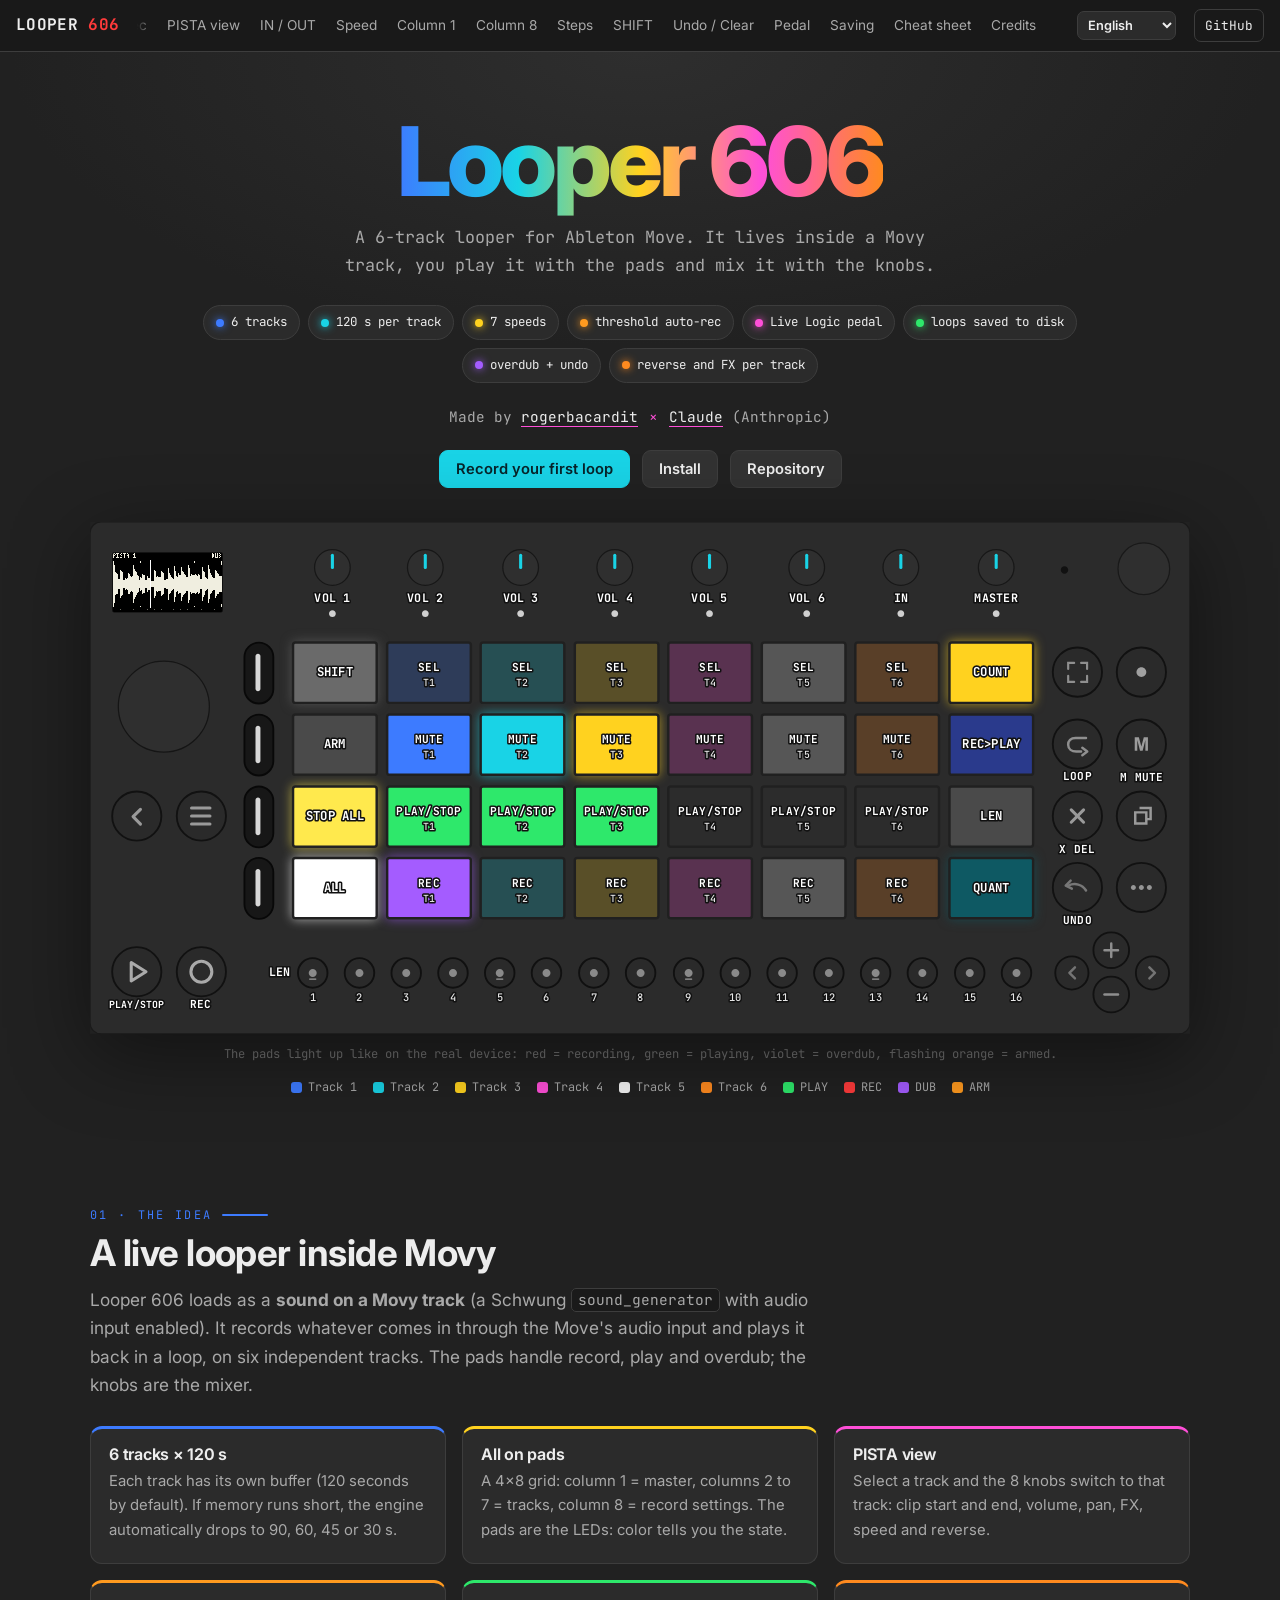
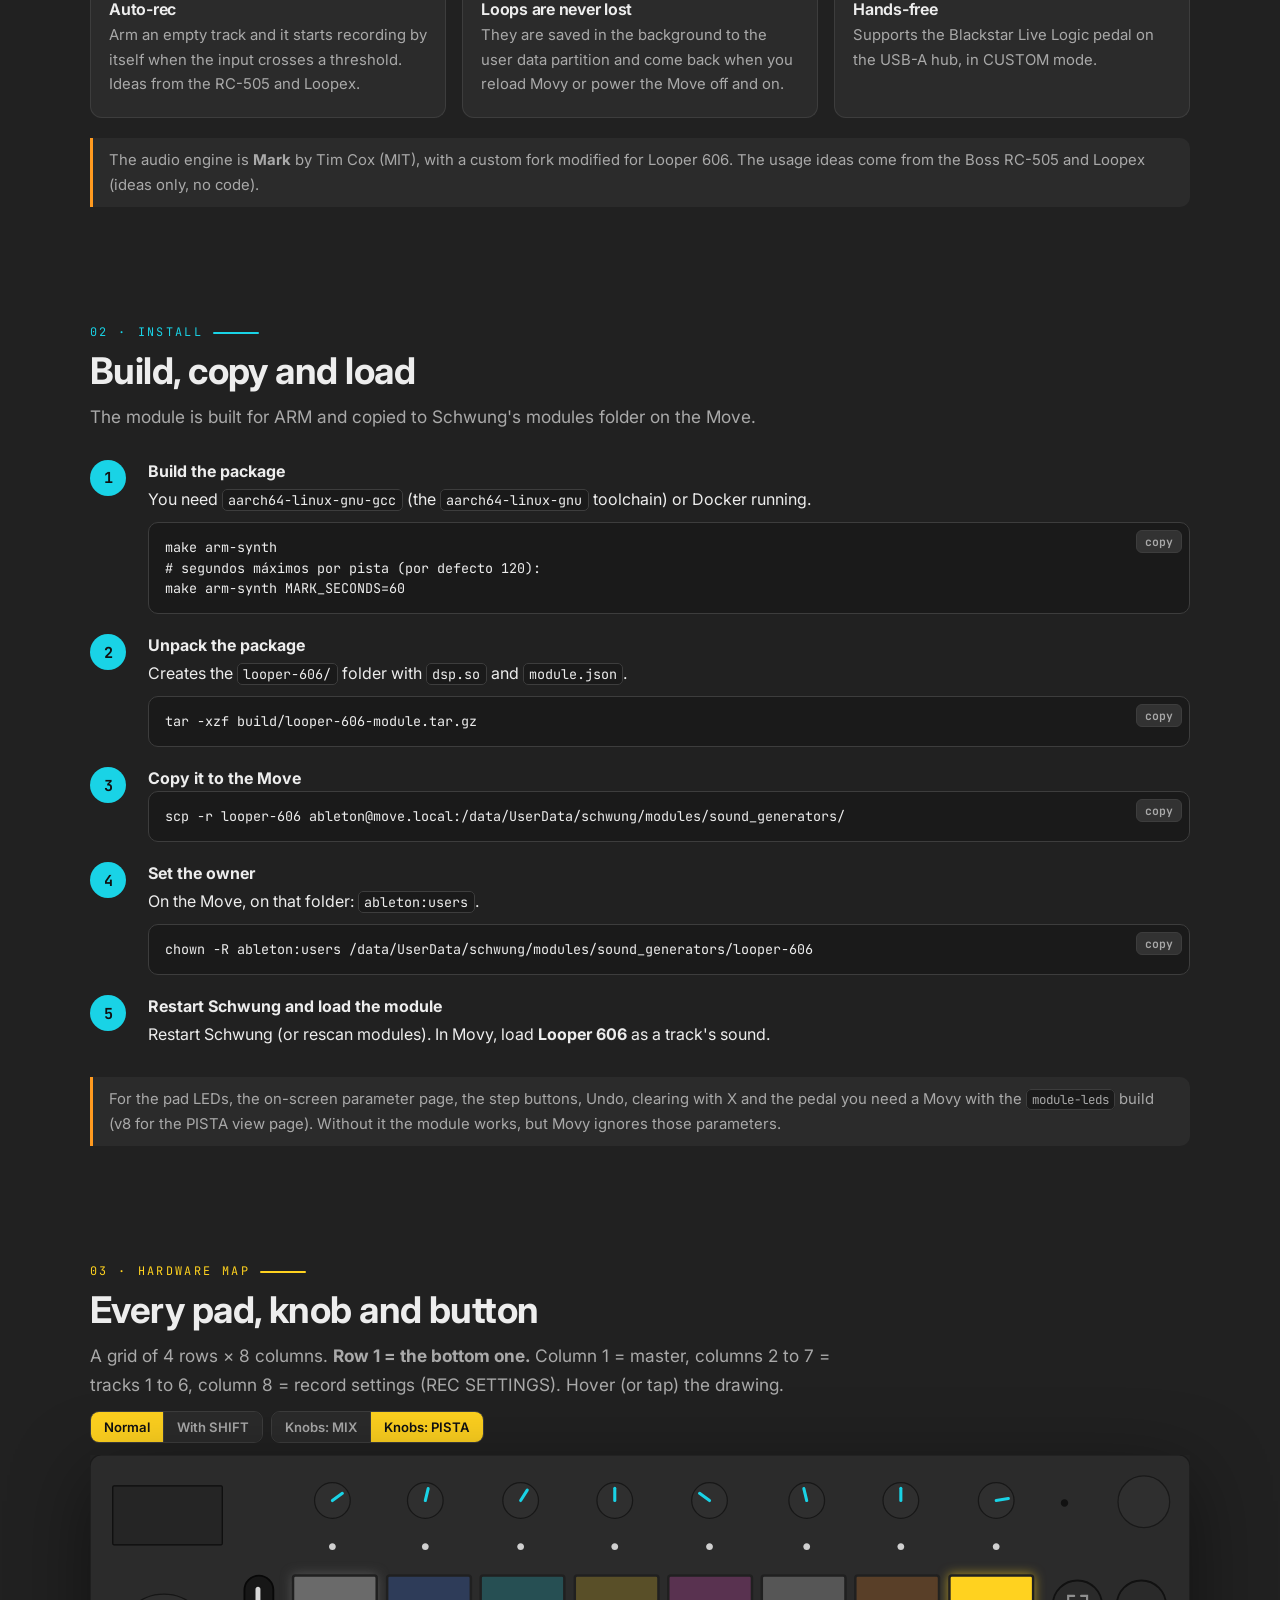
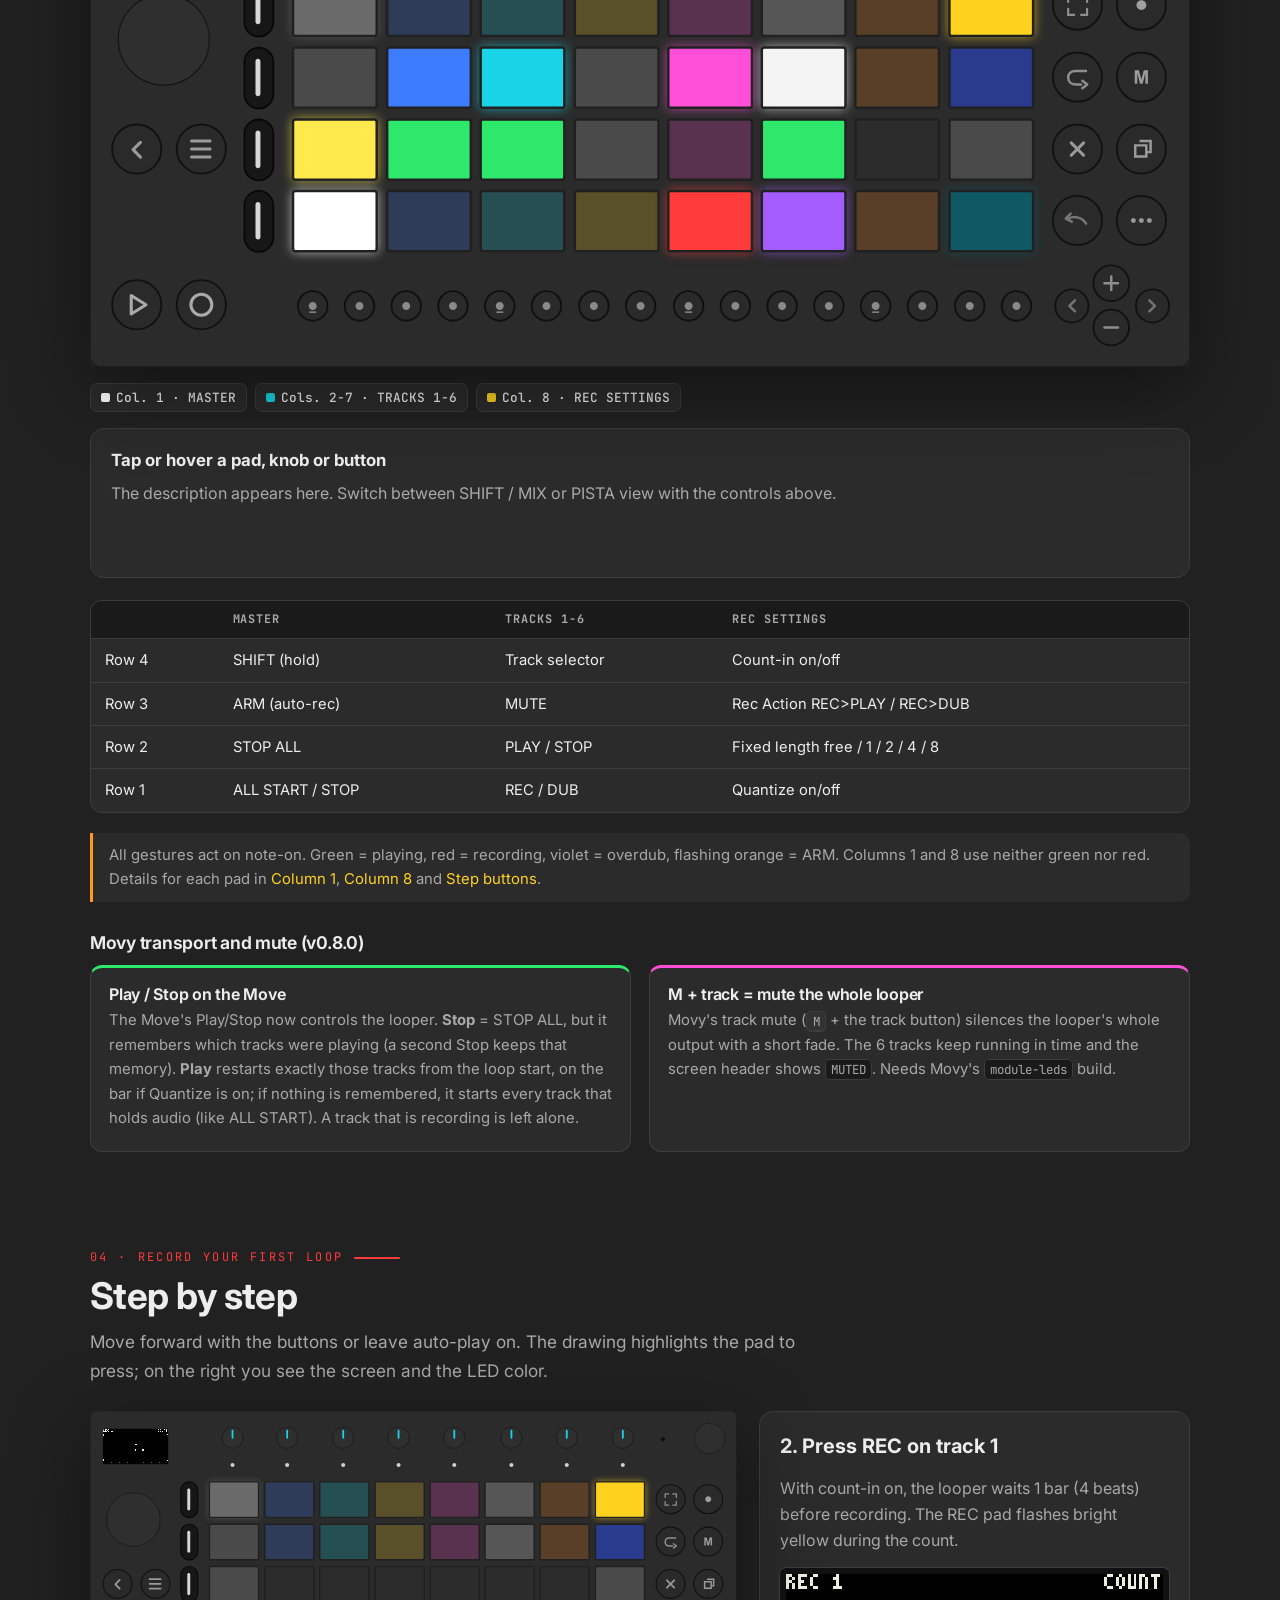
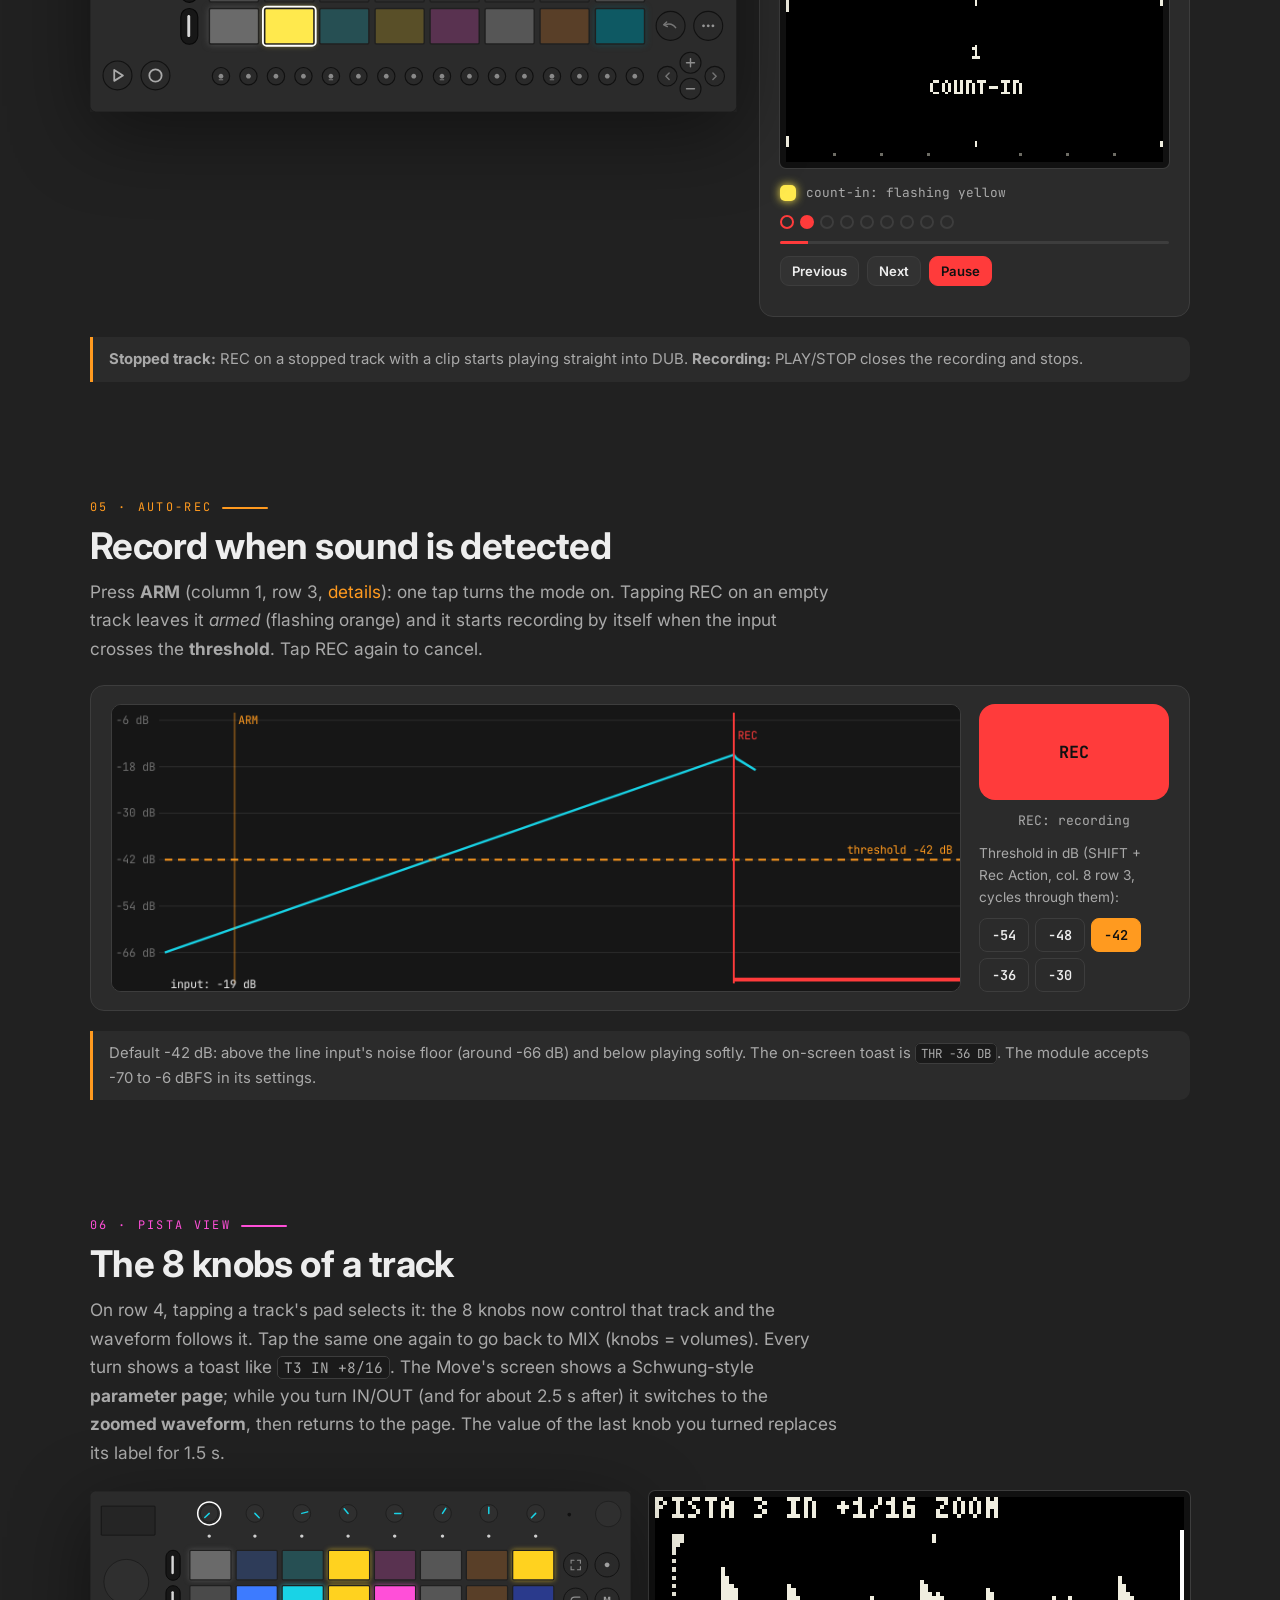
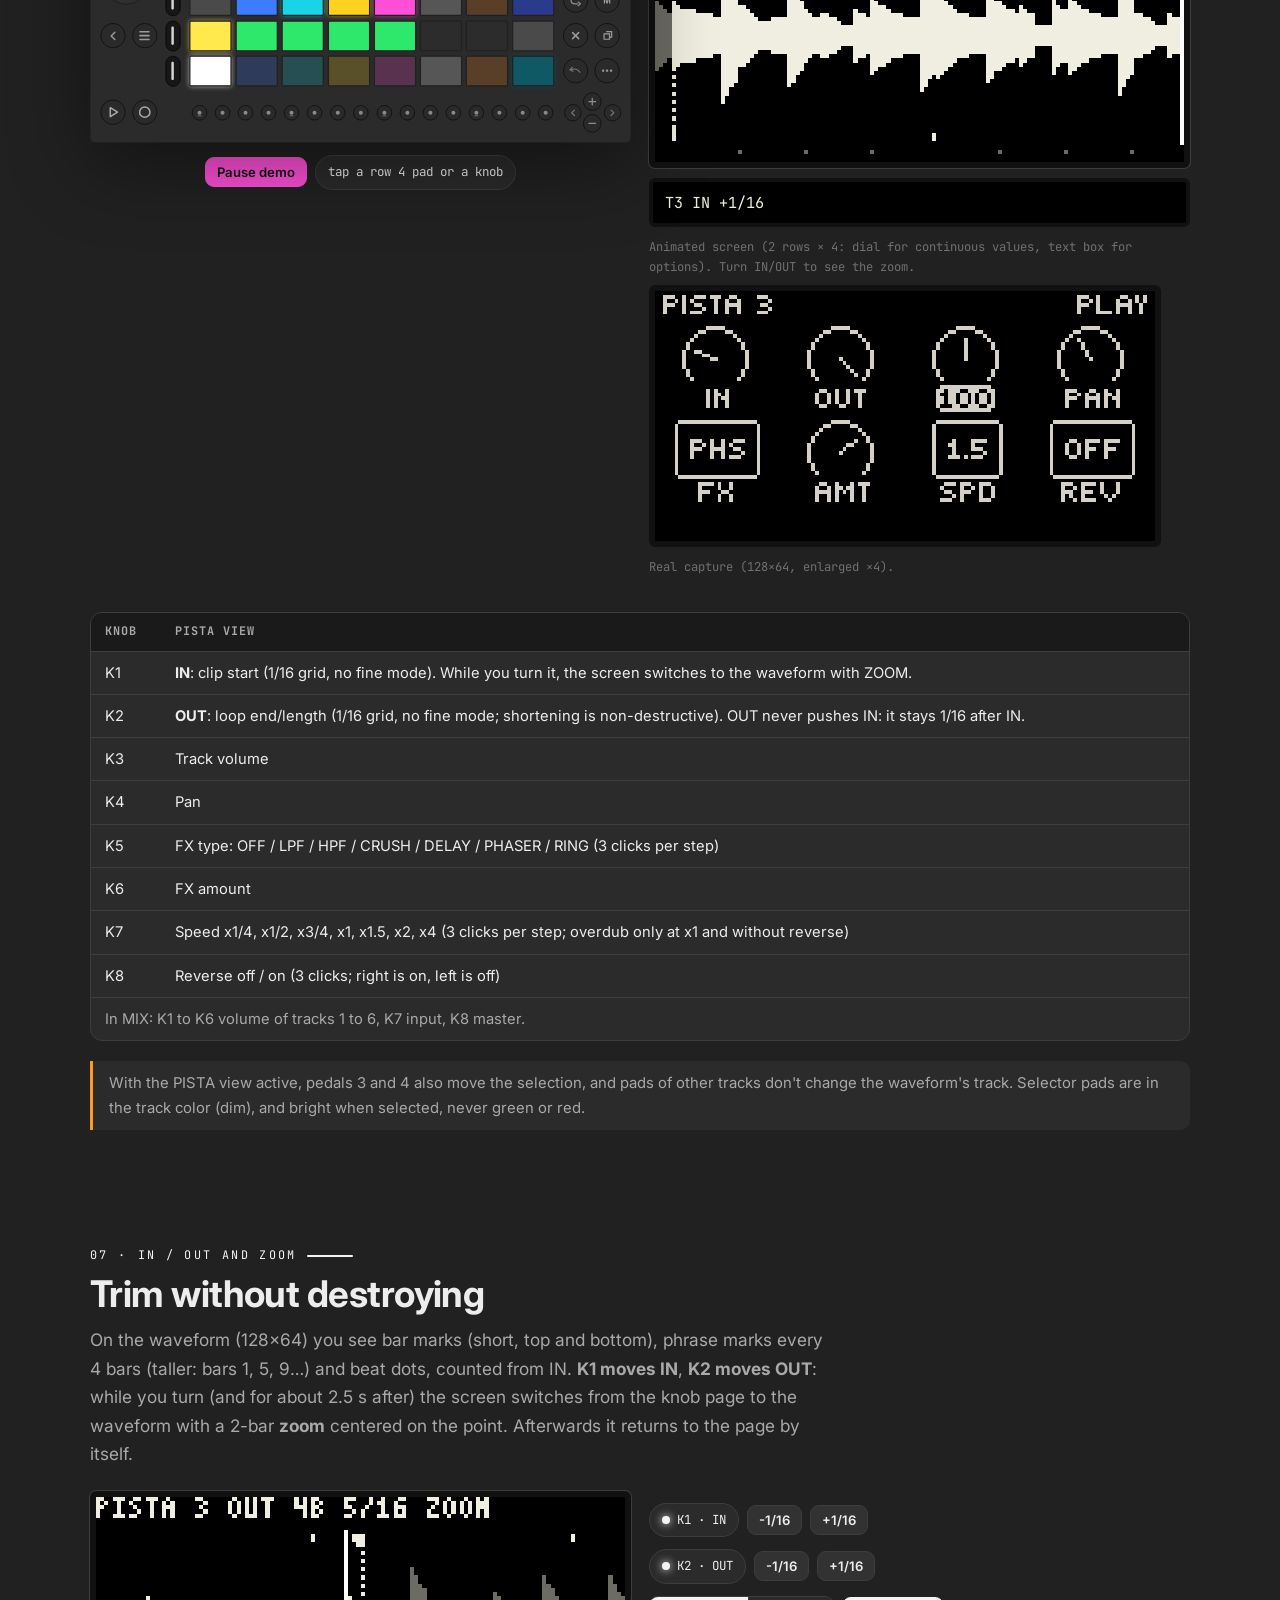
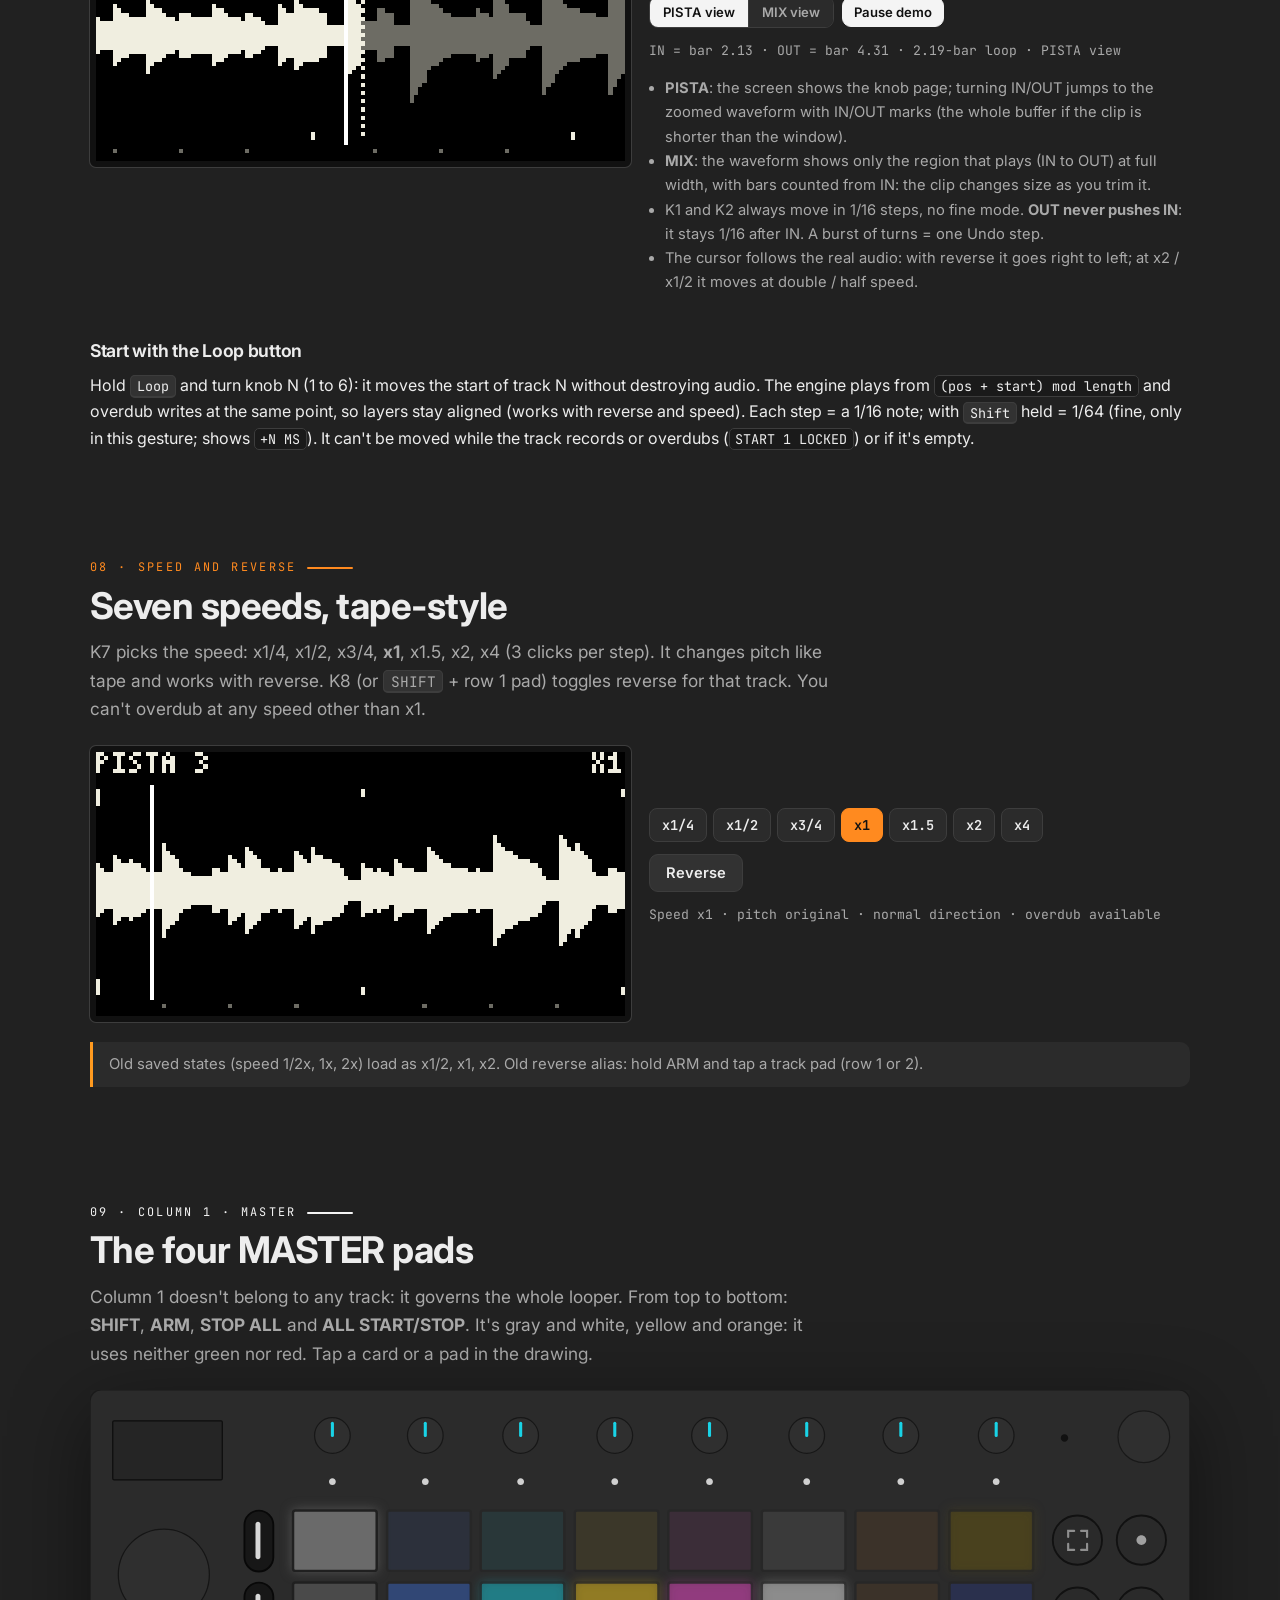
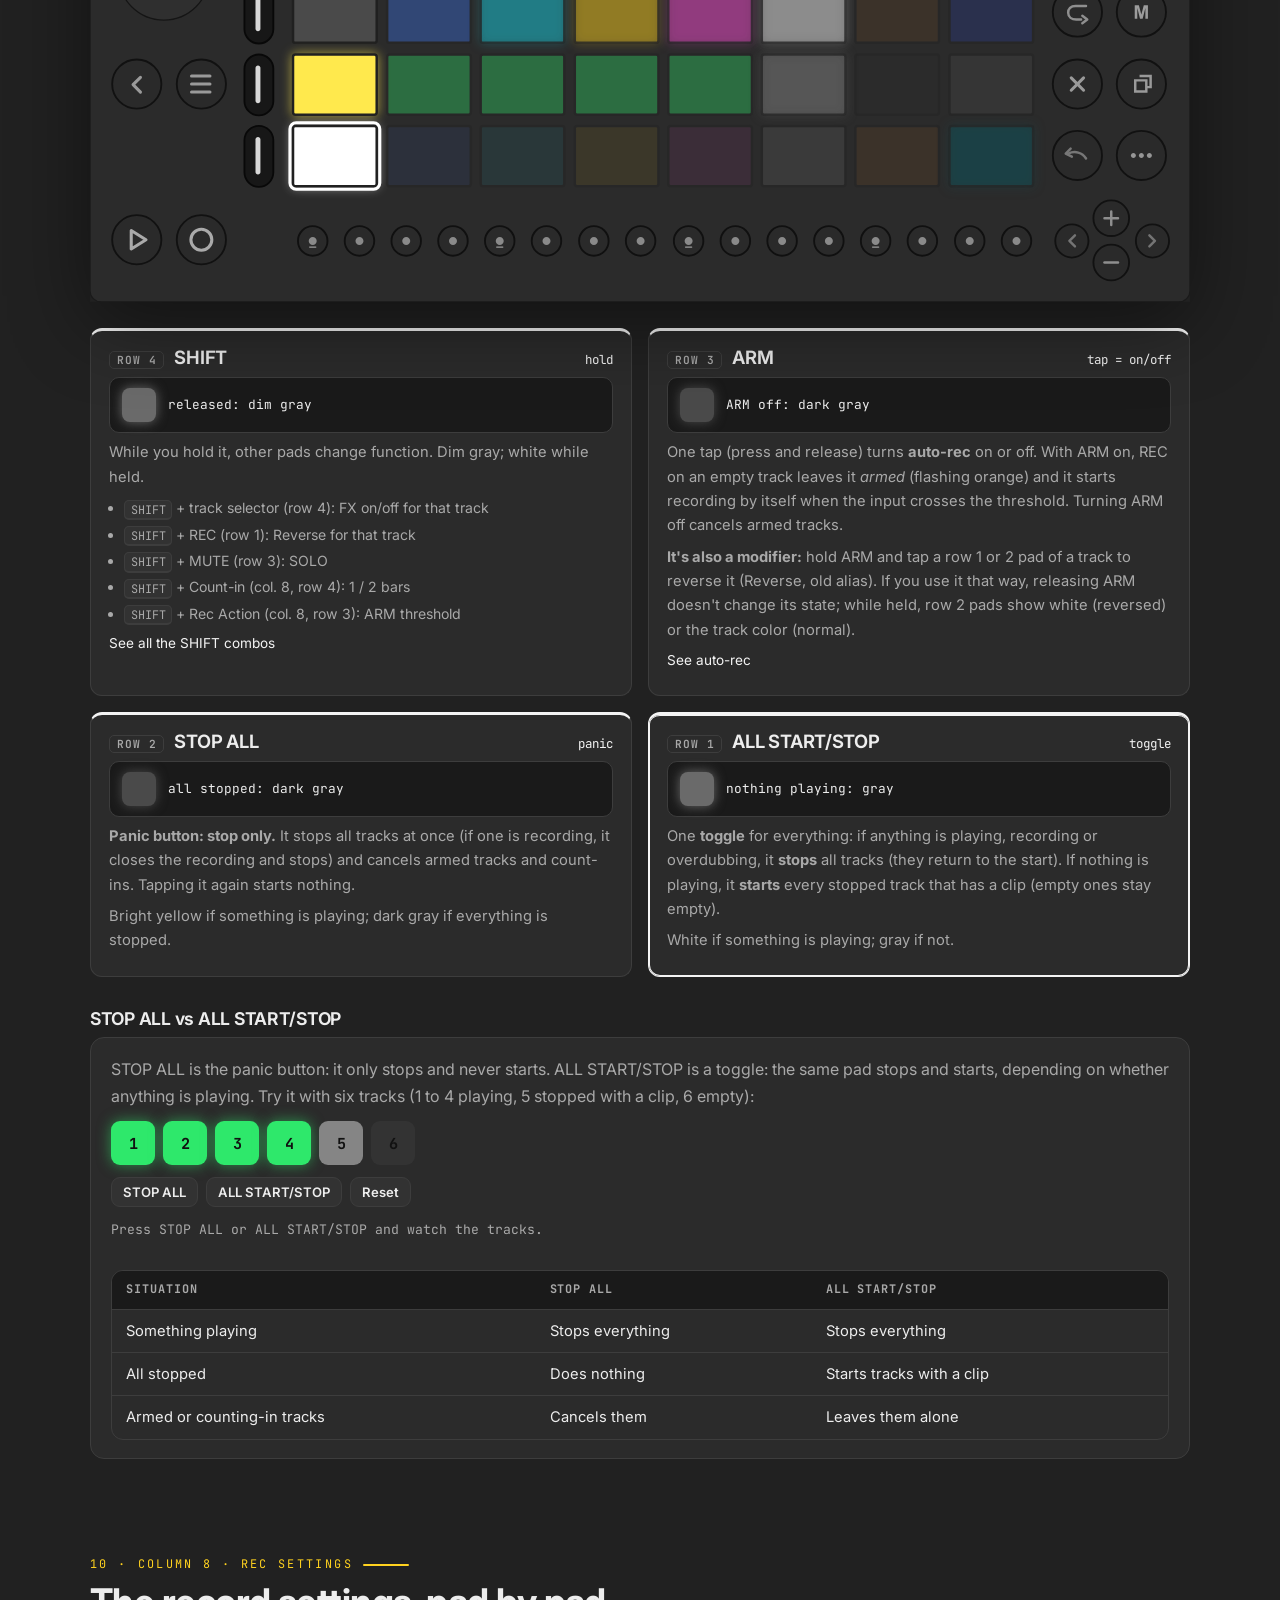
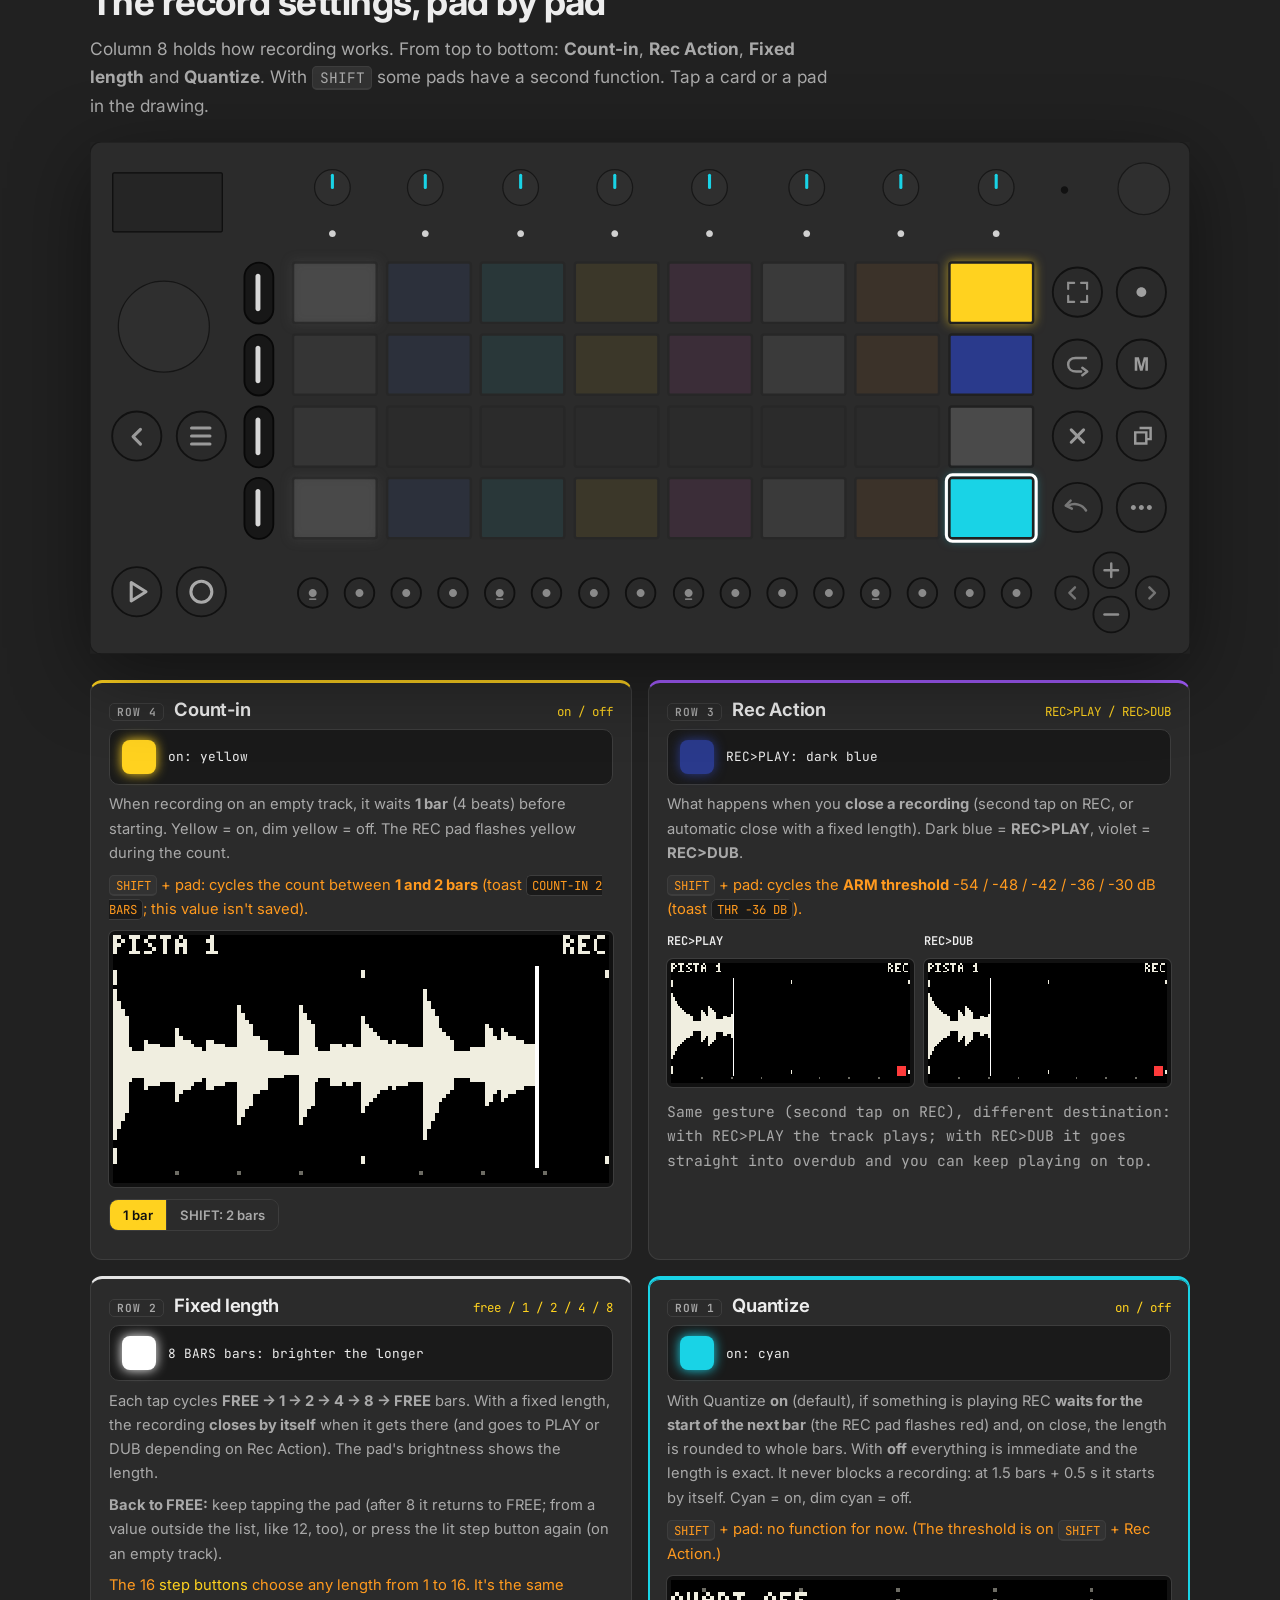
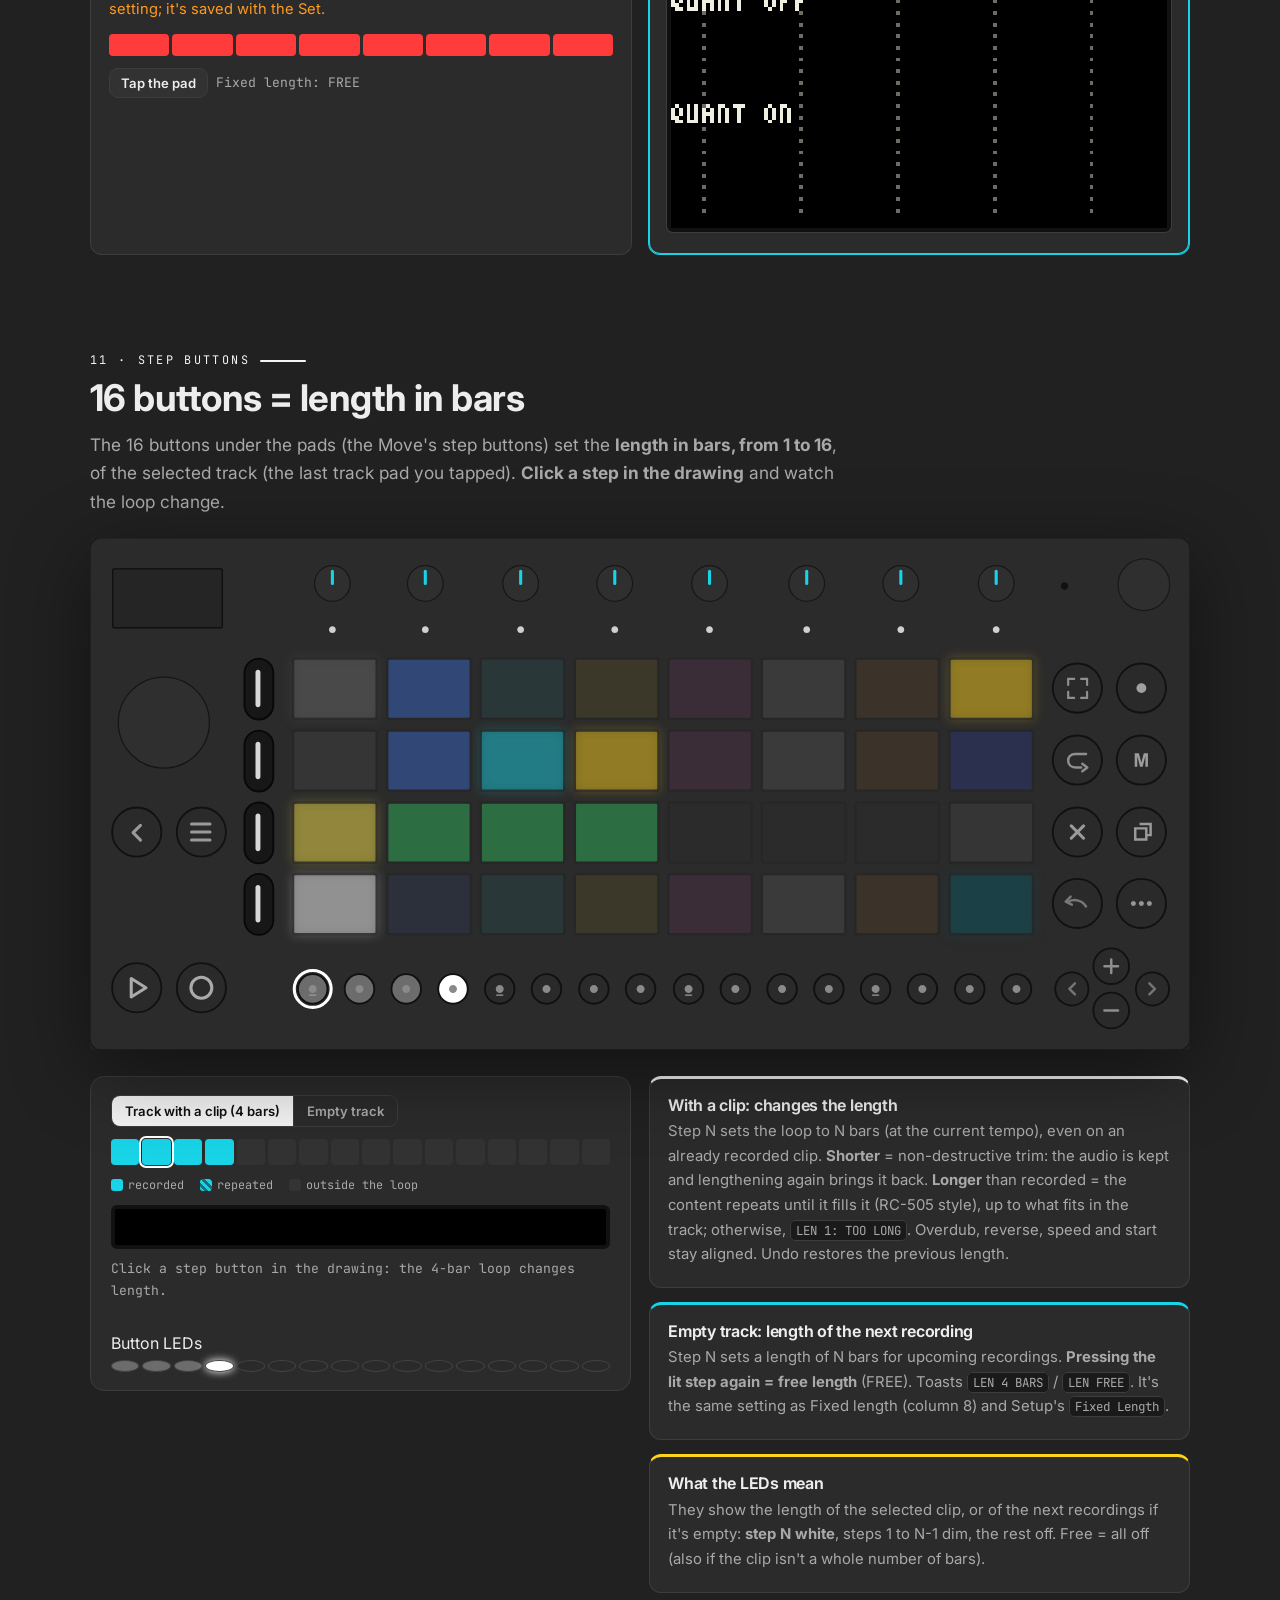
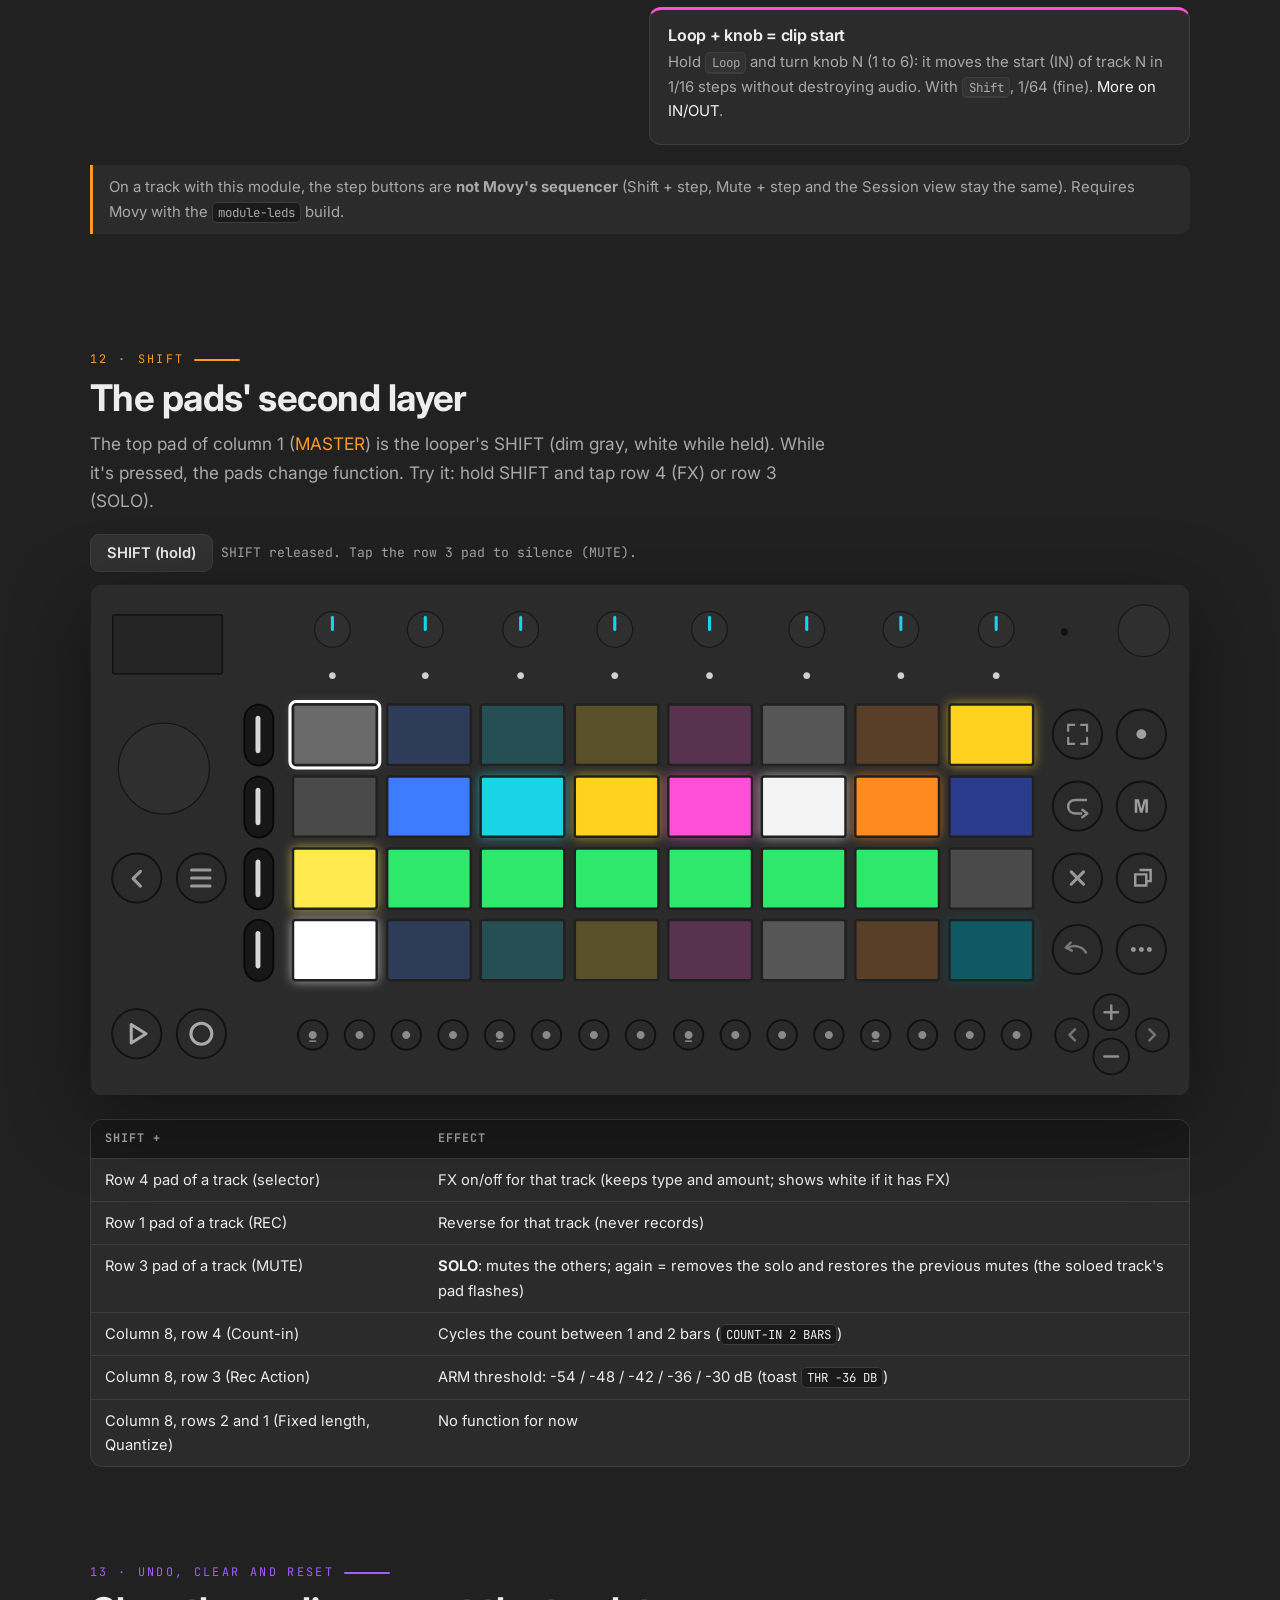
==== index.html @ 7f68d236 "Docs website (8 languages) Co-Authored-By: Claude Opus 5.5 <noreply@anthropic.com>" ====
<!doctype html>
<html lang="es">
<head>
<meta charset="utf-8">
<meta name="viewport" content="width=device-width, initial-scale=1">
<title>Looper 606: manual</title>
<meta name="description" content="Looper 606: looper de 6 pistas para Ableton Move que corre dentro de Movy. Manual interactivo en español: pads, knobs, vista PISTA, auto-rec, pedalera y más.">
<meta name="theme-color" content="#212121">
<link rel="icon" href="data:image/svg+xml,%3Csvg xmlns='http://www.w3.org/2000/svg' viewBox='0 0 32 32'%3E%3Crect width='32' height='32' rx='7' fill='%23212121'/%3E%3Ccircle cx='16' cy='16' r='8' fill='%23ff3b3b'/%3E%3C/svg%3E">
<link rel="preconnect" href="https://fonts.googleapis.com"><link rel="preconnect" href="https://fonts.gstatic.com" crossorigin>
<link href="https://fonts.googleapis.com/css2?family=Inter:wght@400;500;600;700;800&family=JetBrains+Mono:wght@400;500;700&family=Noto+Sans+JP:wght@400;500;700&display=swap" rel="stylesheet">
<script>(function(){try{var q=(location.search.match(/[?&]lang=([a-z]{2})/)||[])[1],s=null;try{s=localStorage.getItem('l606lang')}catch(e){}var l=q||s||(navigator.language||'es').slice(0,2).toLowerCase();if(l!=='es'&&/^(en|de|fr|pt|ja|it|ca)$/.test(l)){document.documentElement.className+=' i18n-load';setTimeout(function(){document.documentElement.className=document.documentElement.className.replace(' i18n-load','')},3000)}}catch(e){}})()</script>
<link rel="stylesheet" href="assets/style.css">
</head>
<body>
<template id="tpl-move"><svg width="1788" height="832" viewBox="0 0 1788 832" fill="none" xmlns="http://www.w3.org/2000/svg">
<rect width="1788" height="832" fill="#212121"/>
<g id="controller_vector_flat 1" clip-path="url(#clip0_126_2)">
<path id="Vector" d="M1770 0H18C8.05887 0 0 8.05887 0 18V814C0 823.941 8.05887 832 18 832H1770C1779.94 832 1788 823.941 1788 814V18C1788 8.05887 1779.94 0 1770 0Z" fill="#2B2B2B" stroke-width="2" stroke="#1A1A1A"/>
<g id="display">
<path id="Vector_2" d="M213 50H39C37.8954 50 37 50.8954 37 52V144C37 145.105 37.8954 146 39 146H213C214.105 146 215 145.105 215 144V52C215 50.8954 214.105 50 213 50Z" fill="#252525" stroke-width="2" stroke="#0D0D0D"/>
</g>
<g id="top-knob-1">
<path id="Vector_3" d="M394 103C410.016 103 423 90.0163 423 74C423 57.9837 410.016 45 394 45C377.984 45 365 57.9837 365 74C365 90.0163 377.984 103 394 103Z" fill="#2F2F2F" stroke-width="2" stroke="#171717"/>
<path id="Vector_4" d="M394 154.5C397.038 154.5 399.5 152.038 399.5 149C399.5 145.962 397.038 143.5 394 143.5C390.962 143.5 388.5 145.962 388.5 149C388.5 152.038 390.962 154.5 394 154.5Z" fill="#D0D0D0"/>
</g>
<g id="top-knob-2">
<path id="Vector_5" d="M545 103C561.016 103 574 90.0163 574 74C574 57.9837 561.016 45 545 45C528.984 45 516 57.9837 516 74C516 90.0163 528.984 103 545 103Z" fill="#2F2F2F" stroke-width="2" stroke="#171717"/>
<path id="Vector_6" d="M545 154.5C548.038 154.5 550.5 152.038 550.5 149C550.5 145.962 548.038 143.5 545 143.5C541.962 143.5 539.5 145.962 539.5 149C539.5 152.038 541.962 154.5 545 154.5Z" fill="#D0D0D0"/>
</g>
<g id="top-knob-3">
<path id="Vector_7" d="M700 103C716.016 103 729 90.0163 729 74C729 57.9837 716.016 45 700 45C683.984 45 671 57.9837 671 74C671 90.0163 683.984 103 700 103Z" fill="#2F2F2F" stroke-width="2" stroke="#171717"/>
<path id="Vector_8" d="M700 154.5C703.038 154.5 705.5 152.038 705.5 149C705.5 145.962 703.038 143.5 700 143.5C696.962 143.5 694.5 145.962 694.5 149C694.5 152.038 696.962 154.5 700 154.5Z" fill="#D0D0D0"/>
</g>
<g id="top-knob-4">
<path id="Vector_9" d="M853 103C869.016 103 882 90.0163 882 74C882 57.9837 869.016 45 853 45C836.984 45 824 57.9837 824 74C824 90.0163 836.984 103 853 103Z" fill="#2F2F2F" stroke-width="2" stroke="#171717"/>
<path id="Vector_10" d="M853 154.5C856.038 154.5 858.5 152.038 858.5 149C858.5 145.962 856.038 143.5 853 143.5C849.962 143.5 847.5 145.962 847.5 149C847.5 152.038 849.962 154.5 853 154.5Z" fill="#D0D0D0"/>
</g>
<g id="top-knob-5">
<path id="Vector_11" d="M1007 103C1023.02 103 1036 90.0163 1036 74C1036 57.9837 1023.02 45 1007 45C990.984 45 978 57.9837 978 74C978 90.0163 990.984 103 1007 103Z" fill="#2F2F2F" stroke-width="2" stroke="#171717"/>
<path id="Vector_12" d="M1007 154.5C1010.04 154.5 1012.5 152.038 1012.5 149C1012.5 145.962 1010.04 143.5 1007 143.5C1003.96 143.5 1001.5 145.962 1001.5 149C1001.5 152.038 1003.96 154.5 1007 154.5Z" fill="#D0D0D0"/>
</g>
<g id="top-knob-6">
<path id="Vector_13" d="M1165 103C1181.02 103 1194 90.0163 1194 74C1194 57.9837 1181.02 45 1165 45C1148.98 45 1136 57.9837 1136 74C1136 90.0163 1148.98 103 1165 103Z" fill="#2F2F2F" stroke-width="2" stroke="#171717"/>
<path id="Vector_14" d="M1165 154.5C1168.04 154.5 1170.5 152.038 1170.5 149C1170.5 145.962 1168.04 143.5 1165 143.5C1161.96 143.5 1159.5 145.962 1159.5 149C1159.5 152.038 1161.96 154.5 1165 154.5Z" fill="#D0D0D0"/>
</g>
<g id="top-knob-7">
<path id="Vector_15" d="M1318 103C1334.02 103 1347 90.0163 1347 74C1347 57.9837 1334.02 45 1318 45C1301.98 45 1289 57.9837 1289 74C1289 90.0163 1301.98 103 1318 103Z" fill="#2F2F2F" stroke-width="2" stroke="#171717"/>
<path id="Vector_16" d="M1318 154.5C1321.04 154.5 1323.5 152.038 1323.5 149C1323.5 145.962 1321.04 143.5 1318 143.5C1314.96 143.5 1312.5 145.962 1312.5 149C1312.5 152.038 1314.96 154.5 1318 154.5Z" fill="#D0D0D0"/>
</g>
<g id="top-knob-8">
<path id="Vector_17" d="M1473 103C1489.02 103 1502 90.0163 1502 74C1502 57.9837 1489.02 45 1473 45C1456.98 45 1444 57.9837 1444 74C1444 90.0163 1456.98 103 1473 103Z" fill="#2F2F2F" stroke-width="2" stroke="#171717"/>
<path id="Vector_18" d="M1473 154.5C1476.04 154.5 1478.5 152.038 1478.5 149C1478.5 145.962 1476.04 143.5 1473 143.5C1469.96 143.5 1467.5 145.962 1467.5 149C1467.5 152.038 1469.96 154.5 1473 154.5Z" fill="#D0D0D0"/>
</g>
<g id="master">
<path id="Vector_19" d="M1713 118C1736.2 118 1755 99.196 1755 76C1755 52.804 1736.2 34 1713 34C1689.8 34 1671 52.804 1671 76C1671 99.196 1689.8 118 1713 118Z" fill="#2F2F2F" stroke-width="2" stroke="#191919"/>
<path id="Vector_20" d="M1584 84C1587.31 84 1590 81.3137 1590 78C1590 74.6863 1587.31 72 1584 72C1580.69 72 1578 74.6863 1578 78C1578 81.3137 1580.69 84 1584 84Z" fill="#111111"/>
</g>
<g id="large-left">
<path id="Vector_21" d="M120 374C160.869 374 194 340.869 194 300C194 259.131 160.869 226 120 226C79.1309 226 46 259.131 46 300C46 340.869 79.1309 374 120 374Z" fill="#2F2F2F" stroke-width="2" stroke="#151515"/>
</g>
<g id="slider-1">
<path id="Vector_22" d="M298 219.5C298 206.521 287.479 196 274.5 196C261.521 196 251 206.521 251 219.5V271.5C251 284.479 261.521 295 274.5 295C287.479 295 298 284.479 298 271.5V219.5Z" fill="#171717" stroke-width="3" stroke="#080808"/>
<path id="Vector_23" d="M277 218C277 215.791 275.209 214 273 214C270.791 214 269 215.791 269 218V271C269 273.209 270.791 275 273 275C275.209 275 277 273.209 277 271V218Z" fill="#D8D8D8"/>
</g>
<g id="slider-2">
<path id="Vector_24" d="M298 336.5C298 323.521 287.479 313 274.5 313C261.521 313 251 323.521 251 336.5V388.5C251 401.479 261.521 412 274.5 412C287.479 412 298 401.479 298 388.5V336.5Z" fill="#171717" stroke-width="3" stroke="#080808"/>
<path id="Vector_25" d="M277 335C277 332.791 275.209 331 273 331C270.791 331 269 332.791 269 335V388C269 390.209 270.791 392 273 392C275.209 392 277 390.209 277 388V335Z" fill="#D8D8D8"/>
</g>
<g id="slider-3">
<path id="Vector_26" d="M298 453.5C298 440.521 287.479 430 274.5 430C261.521 430 251 440.521 251 453.5V505.5C251 518.479 261.521 529 274.5 529C287.479 529 298 518.479 298 505.5V453.5Z" fill="#171717" stroke-width="3" stroke="#080808"/>
<path id="Vector_27" d="M277 452C277 449.791 275.209 448 273 448C270.791 448 269 449.791 269 452V505C269 507.209 270.791 509 273 509C275.209 509 277 507.209 277 505V452Z" fill="#D8D8D8"/>
</g>
<g id="slider-4">
<path id="Vector_28" d="M298 569.5C298 556.521 287.479 546 274.5 546C261.521 546 251 556.521 251 569.5V621.5C251 634.479 261.521 645 274.5 645C287.479 645 298 634.479 298 621.5V569.5Z" fill="#171717" stroke-width="3" stroke="#080808"/>
<path id="Vector_29" d="M277 568C277 565.791 275.209 564 273 564C270.791 564 269 565.791 269 568V621C269 623.209 270.791 625 273 625C275.209 625 277 623.209 277 621V568Z" fill="#D8D8D8"/>
</g>
<g id="pad-1">
<path id="Vector_30" d="M462 196H334C331.791 196 330 197.791 330 200V290C330 292.209 331.791 294 334 294H462C464.209 294 466 292.209 466 290V200C466 197.791 464.209 196 462 196Z" fill="#E8E8E8" stroke-width="4" stroke="#202020"/>
</g>
<g id="pad-2">
<path id="Vector_31" d="M615 196H487C484.791 196 483 197.791 483 200V290C483 292.209 484.791 294 487 294H615C617.209 294 619 292.209 619 290V200C619 197.791 617.209 196 615 196Z" fill="#E8E8E8" stroke-width="4" stroke="#202020"/>
</g>
<g id="pad-3">
<path id="Vector_32" d="M767 196H639C636.791 196 635 197.791 635 200V290C635 292.209 636.791 294 639 294H767C769.209 294 771 292.209 771 290V200C771 197.791 769.209 196 767 196Z" fill="#E8E8E8" stroke-width="4" stroke="#202020"/>
</g>
<g id="pad-4">
<path id="Vector_33" d="M920 196H792C789.791 196 788 197.791 788 200V290C788 292.209 789.791 294 792 294H920C922.209 294 924 292.209 924 290V200C924 197.791 922.209 196 920 196Z" fill="#E8E8E8" stroke-width="4" stroke="#202020"/>
</g>
<g id="pad-5">
<path id="Vector_34" d="M1072 196H944C941.791 196 940 197.791 940 200V290C940 292.209 941.791 294 944 294H1072C1074.21 294 1076 292.209 1076 290V200C1076 197.791 1074.21 196 1072 196Z" fill="#E8E8E8" stroke-width="4" stroke="#202020"/>
</g>
<g id="pad-6">
<path id="Vector_35" d="M1224 196H1096C1093.79 196 1092 197.791 1092 200V290C1092 292.209 1093.79 294 1096 294H1224C1226.21 294 1228 292.209 1228 290V200C1228 197.791 1226.21 196 1224 196Z" fill="#E8E8E8" stroke-width="4" stroke="#202020"/>
</g>
<g id="pad-7">
<path id="Vector_36" d="M1376 196H1248C1245.79 196 1244 197.791 1244 200V290C1244 292.209 1245.79 294 1248 294H1376C1378.21 294 1380 292.209 1380 290V200C1380 197.791 1378.21 196 1376 196Z" fill="#E8E8E8" stroke-width="4" stroke="#202020"/>
</g>
<g id="pad-8">
<path id="Vector_37" d="M1529 196H1401C1398.79 196 1397 197.791 1397 200V290C1397 292.209 1398.79 294 1401 294H1529C1531.21 294 1533 292.209 1533 290V200C1533 197.791 1531.21 196 1529 196Z" fill="#E8E8E8" stroke-width="4" stroke="#202020"/>
</g>
<g id="pad-9">
<path id="Vector_38" d="M462 313H334C331.791 313 330 314.791 330 317V407C330 409.209 331.791 411 334 411H462C464.209 411 466 409.209 466 407V317C466 314.791 464.209 313 462 313Z" fill="#E8E8E8" stroke-width="4" stroke="#202020"/>
</g>
<g id="pad-10">
<path id="Vector_39" d="M615 313H487C484.791 313 483 314.791 483 317V407C483 409.209 484.791 411 487 411H615C617.209 411 619 409.209 619 407V317C619 314.791 617.209 313 615 313Z" fill="#E8E8E8" stroke-width="4" stroke="#202020"/>
</g>
<g id="pad-11">
<path id="Vector_40" d="M767 313H639C636.791 313 635 314.791 635 317V407C635 409.209 636.791 411 639 411H767C769.209 411 771 409.209 771 407V317C771 314.791 769.209 313 767 313Z" fill="#E8E8E8" stroke-width="4" stroke="#202020"/>
</g>
<g id="pad-12">
<path id="Vector_41" d="M920 313H792C789.791 313 788 314.791 788 317V407C788 409.209 789.791 411 792 411H920C922.209 411 924 409.209 924 407V317C924 314.791 922.209 313 920 313Z" fill="#E8E8E8" stroke-width="4" stroke="#202020"/>
</g>
<g id="pad-13">
<path id="Vector_42" d="M1072 313H944C941.791 313 940 314.791 940 317V407C940 409.209 941.791 411 944 411H1072C1074.21 411 1076 409.209 1076 407V317C1076 314.791 1074.21 313 1072 313Z" fill="#E8E8E8" stroke-width="4" stroke="#202020"/>
</g>
<g id="pad-14">
<path id="Vector_43" d="M1224 313H1096C1093.79 313 1092 314.791 1092 317V407C1092 409.209 1093.79 411 1096 411H1224C1226.21 411 1228 409.209 1228 407V317C1228 314.791 1226.21 313 1224 313Z" fill="#E8E8E8" stroke-width="4" stroke="#202020"/>
</g>
<g id="pad-15">
<path id="Vector_44" d="M1376 313H1248C1245.79 313 1244 314.791 1244 317V407C1244 409.209 1245.79 411 1248 411H1376C1378.21 411 1380 409.209 1380 407V317C1380 314.791 1378.21 313 1376 313Z" fill="#E8E8E8" stroke-width="4" stroke="#202020"/>
</g>
<g id="pad-16">
<path id="Vector_45" d="M1529 313H1401C1398.79 313 1397 314.791 1397 317V407C1397 409.209 1398.79 411 1401 411H1529C1531.21 411 1533 409.209 1533 407V317C1533 314.791 1531.21 313 1529 313Z" fill="#E8E8E8" stroke-width="4" stroke="#202020"/>
</g>
<g id="pad-17">
<path id="Vector_46" d="M462 430H334C331.791 430 330 431.791 330 434V524C330 526.209 331.791 528 334 528H462C464.209 528 466 526.209 466 524V434C466 431.791 464.209 430 462 430Z" fill="#E8E8E8" stroke-width="4" stroke="#202020"/>
</g>
<g id="pad-18">
<path id="Vector_47" d="M615 430H487C484.791 430 483 431.791 483 434V524C483 526.209 484.791 528 487 528H615C617.209 528 619 526.209 619 524V434C619 431.791 617.209 430 615 430Z" fill="#E8E8E8" stroke-width="4" stroke="#202020"/>
</g>
<g id="pad-19">
<path id="Vector_48" d="M767 430H639C636.791 430 635 431.791 635 434V524C635 526.209 636.791 528 639 528H767C769.209 528 771 526.209 771 524V434C771 431.791 769.209 430 767 430Z" fill="#E8E8E8" stroke-width="4" stroke="#202020"/>
</g>
<g id="pad-20">
<path id="Vector_49" d="M920 430H792C789.791 430 788 431.791 788 434V524C788 526.209 789.791 528 792 528H920C922.209 528 924 526.209 924 524V434C924 431.791 922.209 430 920 430Z" fill="#E8E8E8" stroke-width="4" stroke="#202020"/>
</g>
<g id="pad-21">
<path id="Vector_50" d="M1072 430H944C941.791 430 940 431.791 940 434V524C940 526.209 941.791 528 944 528H1072C1074.21 528 1076 526.209 1076 524V434C1076 431.791 1074.21 430 1072 430Z" fill="#E8E8E8" stroke-width="4" stroke="#202020"/>
</g>
<g id="pad-22">
<path id="Vector_51" d="M1224 430H1096C1093.79 430 1092 431.791 1092 434V524C1092 526.209 1093.79 528 1096 528H1224C1226.21 528 1228 526.209 1228 524V434C1228 431.791 1226.21 430 1224 430Z" fill="#E8E8E8" stroke-width="4" stroke="#202020"/>
</g>
<g id="pad-23">
<path id="Vector_52" d="M1376 430H1248C1245.79 430 1244 431.791 1244 434V524C1244 526.209 1245.79 528 1248 528H1376C1378.21 528 1380 526.209 1380 524V434C1380 431.791 1378.21 430 1376 430Z" fill="#E8E8E8" stroke-width="4" stroke="#202020"/>
</g>
<g id="pad-24">
<path id="Vector_53" d="M1529 430H1401C1398.79 430 1397 431.791 1397 434V524C1397 526.209 1398.79 528 1401 528H1529C1531.21 528 1533 526.209 1533 524V434C1533 431.791 1531.21 430 1529 430Z" fill="#E8E8E8" stroke-width="4" stroke="#202020"/>
</g>
<g id="pad-25">
<path id="Vector_54" d="M462 546H334C331.791 546 330 547.791 330 550V640C330 642.209 331.791 644 334 644H462C464.209 644 466 642.209 466 640V550C466 547.791 464.209 546 462 546Z" fill="#E8E8E8" stroke-width="4" stroke="#202020"/>
</g>
<g id="pad-26">
<path id="Vector_55" d="M615 546H487C484.791 546 483 547.791 483 550V640C483 642.209 484.791 644 487 644H615C617.209 644 619 642.209 619 640V550C619 547.791 617.209 546 615 546Z" fill="#E8E8E8" stroke-width="4" stroke="#202020"/>
</g>
<g id="pad-27">
<path id="Vector_56" d="M767 546H639C636.791 546 635 547.791 635 550V640C635 642.209 636.791 644 639 644H767C769.209 644 771 642.209 771 640V550C771 547.791 769.209 546 767 546Z" fill="#E8E8E8" stroke-width="4" stroke="#202020"/>
</g>
<g id="pad-28">
<path id="Vector_57" d="M920 546H792C789.791 546 788 547.791 788 550V640C788 642.209 789.791 644 792 644H920C922.209 644 924 642.209 924 640V550C924 547.791 922.209 546 920 546Z" fill="#E8E8E8" stroke-width="4" stroke="#202020"/>
</g>
<g id="pad-29">
<path id="Vector_58" d="M1072 546H944C941.791 546 940 547.791 940 550V640C940 642.209 941.791 644 944 644H1072C1074.21 644 1076 642.209 1076 640V550C1076 547.791 1074.21 546 1072 546Z" fill="#E8E8E8" stroke-width="4" stroke="#202020"/>
</g>
<g id="pad-30">
<path id="Vector_59" d="M1224 546H1096C1093.79 546 1092 547.791 1092 550V640C1092 642.209 1093.79 644 1096 644H1224C1226.21 644 1228 642.209 1228 640V550C1228 547.791 1226.21 546 1224 546Z" fill="#E8E8E8" stroke-width="4" stroke="#202020"/>
</g>
<g id="pad-31">
<path id="Vector_60" d="M1376 546H1248C1245.79 546 1244 547.791 1244 550V640C1244 642.209 1245.79 644 1248 644H1376C1378.21 644 1380 642.209 1380 640V550C1380 547.791 1378.21 546 1376 546Z" fill="#E8E8E8" stroke-width="4" stroke="#202020"/>
</g>
<g id="pad-32">
<path id="Vector_61" d="M1529 546H1401C1398.79 546 1397 547.791 1397 550V640C1397 642.209 1398.79 644 1401 644H1529C1531.21 644 1533 642.209 1533 640V550C1533 547.791 1531.21 546 1529 546Z" fill="#E8E8E8" stroke-width="4" stroke="#202020"/>
</g>
<g id="left-nav">
<path id="Vector_62" d="M76 518C98.0914 518 116 500.091 116 478C116 455.909 98.0914 438 76 438C53.9086 438 36 455.909 36 478C36 500.091 53.9086 518 76 518Z" fill="#2A2A2A" stroke-width="3" stroke="#111111"/>
<path id="Vector_63" d="M82 467L70 479L82 491" stroke-width="5" stroke-linecap="round" stroke-linejoin="round" stroke="#9A9A9A"/>
<path id="Vector_64" d="M181 518C203.091 518 221 500.091 221 478C221 455.909 203.091 438 181 438C158.909 438 141 455.909 141 478C141 500.091 158.909 518 181 518Z" fill="#2A2A2A" stroke-width="3" stroke="#111111"/>
<g id="Group">
<g id="Vector_65">
<path d="M165 465H195Z" fill="black"/>
<path d="M165 465H195" stroke-width="5" stroke-linecap="round" stroke="#9A9A9A"/>
</g>
<g id="Vector_66">
<path d="M165 478H195Z" fill="black"/>
<path d="M165 478H195" stroke-width="5" stroke-linecap="round" stroke="#9A9A9A"/>
</g>
<g id="Vector_67">
<path d="M165 491H195Z" fill="black"/>
<path d="M165 491H195" stroke-width="5" stroke-linecap="round" stroke="#9A9A9A"/>
</g>
</g>
</g>
<g id="transport">
<path id="Vector_68" d="M76 771C98.0914 771 116 753.091 116 731C116 708.909 98.0914 691 76 691C53.9086 691 36 708.909 36 731C36 753.091 53.9086 771 76 771Z" fill="#2A2A2A" stroke-width="3" stroke="#111111"/>
<path id="Vector_69" d="M67 716L91 731L67 746V716Z" stroke-width="5" stroke-linejoin="round" stroke="#AAAAAA"/>
<path id="Vector_70" d="M181 771C203.091 771 221 753.091 221 731C221 708.909 203.091 691 181 691C158.909 691 141 708.909 141 731C141 753.091 158.909 771 181 771Z" fill="#2A2A2A" stroke-width="3" stroke="#111111"/>
<path id="Vector_71" d="M198 731C198 740.389 190.389 748 181 748C171.611 748 164 740.389 164 731C164 721.611 171.611 714 181 714C190.389 714 198 721.611 198 731Z" stroke-width="5" stroke="#AAAAAA"/>
</g>
<g id="step-1">
<path id="Vector_72" d="M362 757C375.255 757 386 746.255 386 733C386 719.745 375.255 709 362 709C348.745 709 338 719.745 338 733C338 746.255 348.745 757 362 757Z" fill="#2A2A2A" stroke-width="3" stroke="#101010"/>
<path id="Vector_73" d="M362 739.5C365.59 739.5 368.5 736.59 368.5 733C368.5 729.41 365.59 726.5 362 726.5C358.41 726.5 355.5 729.41 355.5 733C355.5 736.59 358.41 739.5 362 739.5Z" fill="#8A8A8A"/>
<g id="Vector_74">
<path d="M357 743H367Z" fill="black"/>
<path d="M357 743H367" stroke-width="2" stroke-linecap="round" stroke="#9C9C9C"/>
</g>
</g>
<g id="step-2">
<path id="Vector_75" d="M438 757C451.255 757 462 746.255 462 733C462 719.745 451.255 709 438 709C424.745 709 414 719.745 414 733C414 746.255 424.745 757 438 757Z" fill="#2A2A2A" stroke-width="3" stroke="#101010"/>
<path id="Vector_76" d="M438 739.5C441.59 739.5 444.5 736.59 444.5 733C444.5 729.41 441.59 726.5 438 726.5C434.41 726.5 431.5 729.41 431.5 733C431.5 736.59 434.41 739.5 438 739.5Z" fill="#8A8A8A"/>
</g>
<g id="step-3">
<path id="Vector_77" d="M514 757C527.255 757 538 746.255 538 733C538 719.745 527.255 709 514 709C500.745 709 490 719.745 490 733C490 746.255 500.745 757 514 757Z" fill="#2A2A2A" stroke-width="3" stroke="#101010"/>
<path id="Vector_78" d="M514 739.5C517.59 739.5 520.5 736.59 520.5 733C520.5 729.41 517.59 726.5 514 726.5C510.41 726.5 507.5 729.41 507.5 733C507.5 736.59 510.41 739.5 514 739.5Z" fill="#8A8A8A"/>
</g>
<g id="step-4">
<path id="Vector_79" d="M590 757C603.255 757 614 746.255 614 733C614 719.745 603.255 709 590 709C576.745 709 566 719.745 566 733C566 746.255 576.745 757 590 757Z" fill="#2A2A2A" stroke-width="3" stroke="#101010"/>
<path id="Vector_80" d="M590 739.5C593.59 739.5 596.5 736.59 596.5 733C596.5 729.41 593.59 726.5 590 726.5C586.41 726.5 583.5 729.41 583.5 733C583.5 736.59 586.41 739.5 590 739.5Z" fill="#8A8A8A"/>
</g>
<g id="step-5">
<path id="Vector_81" d="M666 757C679.255 757 690 746.255 690 733C690 719.745 679.255 709 666 709C652.745 709 642 719.745 642 733C642 746.255 652.745 757 666 757Z" fill="#2A2A2A" stroke-width="3" stroke="#101010"/>
<path id="Vector_82" d="M666 739.5C669.59 739.5 672.5 736.59 672.5 733C672.5 729.41 669.59 726.5 666 726.5C662.41 726.5 659.5 729.41 659.5 733C659.5 736.59 662.41 739.5 666 739.5Z" fill="#8A8A8A"/>
<g id="Vector_83">
<path d="M661 743H671Z" fill="black"/>
<path d="M661 743H671" stroke-width="2" stroke-linecap="round" stroke="#9C9C9C"/>
</g>
</g>
<g id="step-6">
<path id="Vector_84" d="M742 757C755.255 757 766 746.255 766 733C766 719.745 755.255 709 742 709C728.745 709 718 719.745 718 733C718 746.255 728.745 757 742 757Z" fill="#2A2A2A" stroke-width="3" stroke="#101010"/>
<path id="Vector_85" d="M742 739.5C745.59 739.5 748.5 736.59 748.5 733C748.5 729.41 745.59 726.5 742 726.5C738.41 726.5 735.5 729.41 735.5 733C735.5 736.59 738.41 739.5 742 739.5Z" fill="#8A8A8A"/>
</g>
<g id="step-7">
<path id="Vector_86" d="M819 757C832.255 757 843 746.255 843 733C843 719.745 832.255 709 819 709C805.745 709 795 719.745 795 733C795 746.255 805.745 757 819 757Z" fill="#2A2A2A" stroke-width="3" stroke="#101010"/>
<path id="Vector_87" d="M819 739.5C822.59 739.5 825.5 736.59 825.5 733C825.5 729.41 822.59 726.5 819 726.5C815.41 726.5 812.5 729.41 812.5 733C812.5 736.59 815.41 739.5 819 739.5Z" fill="#8A8A8A"/>
</g>
<g id="step-8">
<path id="Vector_88" d="M895 757C908.255 757 919 746.255 919 733C919 719.745 908.255 709 895 709C881.745 709 871 719.745 871 733C871 746.255 881.745 757 895 757Z" fill="#2A2A2A" stroke-width="3" stroke="#101010"/>
<path id="Vector_89" d="M895 739.5C898.59 739.5 901.5 736.59 901.5 733C901.5 729.41 898.59 726.5 895 726.5C891.41 726.5 888.5 729.41 888.5 733C888.5 736.59 891.41 739.5 895 739.5Z" fill="#8A8A8A"/>
</g>
<g id="step-9">
<path id="Vector_90" d="M973 757C986.255 757 997 746.255 997 733C997 719.745 986.255 709 973 709C959.745 709 949 719.745 949 733C949 746.255 959.745 757 973 757Z" fill="#2A2A2A" stroke-width="3" stroke="#101010"/>
<path id="Vector_91" d="M973 739.5C976.59 739.5 979.5 736.59 979.5 733C979.5 729.41 976.59 726.5 973 726.5C969.41 726.5 966.5 729.41 966.5 733C966.5 736.59 969.41 739.5 973 739.5Z" fill="#8A8A8A"/>
<g id="Vector_92">
<path d="M968 743H978Z" fill="black"/>
<path d="M968 743H978" stroke-width="2" stroke-linecap="round" stroke="#9C9C9C"/>
</g>
</g>
<g id="step-10">
<path id="Vector_93" d="M1049 757C1062.25 757 1073 746.255 1073 733C1073 719.745 1062.25 709 1049 709C1035.75 709 1025 719.745 1025 733C1025 746.255 1035.75 757 1049 757Z" fill="#2A2A2A" stroke-width="3" stroke="#101010"/>
<path id="Vector_94" d="M1049 739.5C1052.59 739.5 1055.5 736.59 1055.5 733C1055.5 729.41 1052.59 726.5 1049 726.5C1045.41 726.5 1042.5 729.41 1042.5 733C1042.5 736.59 1045.41 739.5 1049 739.5Z" fill="#8A8A8A"/>
</g>
<g id="step-11">
<path id="Vector_95" d="M1125 757C1138.25 757 1149 746.255 1149 733C1149 719.745 1138.25 709 1125 709C1111.75 709 1101 719.745 1101 733C1101 746.255 1111.75 757 1125 757Z" fill="#2A2A2A" stroke-width="3" stroke="#101010"/>
<path id="Vector_96" d="M1125 739.5C1128.59 739.5 1131.5 736.59 1131.5 733C1131.5 729.41 1128.59 726.5 1125 726.5C1121.41 726.5 1118.5 729.41 1118.5 733C1118.5 736.59 1121.41 739.5 1125 739.5Z" fill="#8A8A8A"/>
</g>
<g id="step-12">
<path id="Vector_97" d="M1201 757C1214.25 757 1225 746.255 1225 733C1225 719.745 1214.25 709 1201 709C1187.75 709 1177 719.745 1177 733C1177 746.255 1187.75 757 1201 757Z" fill="#2A2A2A" stroke-width="3" stroke="#101010"/>
<path id="Vector_98" d="M1201 739.5C1204.59 739.5 1207.5 736.59 1207.5 733C1207.5 729.41 1204.59 726.5 1201 726.5C1197.41 726.5 1194.5 729.41 1194.5 733C1194.5 736.59 1197.41 739.5 1201 739.5Z" fill="#8A8A8A"/>
</g>
<g id="step-13">
<path id="Vector_99" d="M1277 757C1290.25 757 1301 746.255 1301 733C1301 719.745 1290.25 709 1277 709C1263.75 709 1253 719.745 1253 733C1253 746.255 1263.75 757 1277 757Z" fill="#2A2A2A" stroke-width="3" stroke="#101010"/>
<path id="Vector_100" d="M1277 739.5C1280.59 739.5 1283.5 736.59 1283.5 733C1283.5 729.41 1280.59 726.5 1277 726.5C1273.41 726.5 1270.5 729.41 1270.5 733C1270.5 736.59 1273.41 739.5 1277 739.5Z" fill="#8A8A8A"/>
<g id="Vector_101">
<path d="M1272 743H1282Z" fill="black"/>
<path d="M1272 743H1282" stroke-width="2" stroke-linecap="round" stroke="#9C9C9C"/>
</g>
</g>
<g id="step-14">
<path id="Vector_102" d="M1353 757C1366.25 757 1377 746.255 1377 733C1377 719.745 1366.25 709 1353 709C1339.75 709 1329 719.745 1329 733C1329 746.255 1339.75 757 1353 757Z" fill="#2A2A2A" stroke-width="3" stroke="#101010"/>
<path id="Vector_103" d="M1353 739.5C1356.59 739.5 1359.5 736.59 1359.5 733C1359.5 729.41 1356.59 726.5 1353 726.5C1349.41 726.5 1346.5 729.41 1346.5 733C1346.5 736.59 1349.41 739.5 1353 739.5Z" fill="#8A8A8A"/>
</g>
<g id="step-15">
<path id="Vector_104" d="M1430 757C1443.25 757 1454 746.255 1454 733C1454 719.745 1443.25 709 1430 709C1416.75 709 1406 719.745 1406 733C1406 746.255 1416.75 757 1430 757Z" fill="#2A2A2A" stroke-width="3" stroke="#101010"/>
<path id="Vector_105" d="M1430 739.5C1433.59 739.5 1436.5 736.59 1436.5 733C1436.5 729.41 1433.59 726.5 1430 726.5C1426.41 726.5 1423.5 729.41 1423.5 733C1423.5 736.59 1426.41 739.5 1430 739.5Z" fill="#8A8A8A"/>
</g>
<g id="step-16">
<path id="Vector_106" d="M1506 757C1519.25 757 1530 746.255 1530 733C1530 719.745 1519.25 709 1506 709C1492.75 709 1482 719.745 1482 733C1482 746.255 1492.75 757 1506 757Z" fill="#2A2A2A" stroke-width="3" stroke="#101010"/>
<path id="Vector_107" d="M1506 739.5C1509.59 739.5 1512.5 736.59 1512.5 733C1512.5 729.41 1509.59 726.5 1506 726.5C1502.41 726.5 1499.5 729.41 1499.5 733C1499.5 736.59 1502.41 739.5 1506 739.5Z" fill="#8A8A8A"/>
</g>
<g id="right-buttons">
<path id="Vector_108" d="M1605 284C1627.09 284 1645 266.091 1645 244C1645 221.909 1627.09 204 1605 204C1582.91 204 1565 221.909 1565 244C1565 266.091 1582.91 284 1605 284Z" fill="#2A2A2A" stroke-width="3" stroke="#111111"/>
<g id="Group_2">
<g id="Group 3">
<path id="Vector_109" d="M1620.73 250V260H1611" stroke-width="3.5" stroke-linecap="round" stroke="#8F8F8F"/>
<path id="Vector_110" d="M1620.73 239L1620.73 229L1611 229" stroke-width="3.5" stroke-linecap="round" stroke="#8F8F8F"/>
<g id="Group 2">
<path id="Vector_111" d="M1590 250V260H1599.73" stroke-width="3.5" stroke-linecap="round" stroke="#8F8F8F"/>
<path id="Vector_112" d="M1590 239L1590 229L1599.73 229" stroke-width="3.5" stroke-linecap="round" stroke="#8F8F8F"/>
</g>
</g>
</g>
<path id="Vector_113" d="M1709 284C1731.09 284 1749 266.091 1749 244C1749 221.909 1731.09 204 1709 204C1686.91 204 1669 221.909 1669 244C1669 266.091 1686.91 284 1709 284Z" fill="#2A2A2A" stroke-width="3" stroke="#111111"/>
<path id="Vector_114" d="M1709 252C1713.42 252 1717 248.418 1717 244C1717 239.582 1713.42 236 1709 236C1704.58 236 1701 239.582 1701 244C1701 248.418 1704.58 252 1709 252Z" fill="#A0A0A0"/>
<path id="Vector_115" d="M1605 401C1627.09 401 1645 383.091 1645 361C1645 338.909 1627.09 321 1605 321C1582.91 321 1565 338.909 1565 361C1565 383.091 1582.91 401 1605 401Z" fill="#2A2A2A" stroke-width="3" stroke="#111111"/>
<path id="Vector_116" d="M1619 351H1602C1594 351 1590 356 1590 362C1590 369 1596 373 1603 373H1611" stroke-width="4" stroke-linecap="round" stroke="#8F8F8F"/>
<path id="Vector_117" d="M1613 367L1621 373L1613 379" stroke-width="4" stroke-linecap="round" stroke-linejoin="round" stroke="#8F8F8F"/>
<path id="Vector_118" d="M1709 401C1731.09 401 1749 383.091 1749 361C1749 338.909 1731.09 321 1709 321C1686.91 321 1669 338.909 1669 361C1669 383.091 1686.91 401 1709 401Z" fill="#2A2A2A" stroke-width="3" stroke="#111111"/>
<path id="M" d="M1698.19 372V349.81H1704.9L1708.93 364.946L1712.91 349.81H1719.63V372H1715.47V354.532L1711.06 372H1706.75L1702.36 354.532V372H1698.19Z" fill="#9C9C9C"/>
<path id="Vector_119" d="M1605 518C1627.09 518 1645 500.091 1645 478C1645 455.909 1627.09 438 1605 438C1582.91 438 1565 455.909 1565 478C1565 500.091 1582.91 518 1605 518Z" fill="#2A2A2A" stroke-width="3" stroke="#111111"/>
<g id="Group_3">
<g id="Vector_120">
<path d="M1595 468L1615 488Z" fill="black"/>
<path d="M1595 468L1615 488" stroke-width="5" stroke-linecap="round" stroke="#9A9A9A"/>
</g>
<g id="Vector_121">
<path d="M1615 468L1595 488Z" fill="black"/>
<path d="M1615 468L1595 488" stroke-width="5" stroke-linecap="round" stroke="#9A9A9A"/>
</g>
</g>
<path id="Vector_122" d="M1709 518C1731.09 518 1749 500.091 1749 478C1749 455.909 1731.09 438 1709 438C1686.91 438 1669 455.909 1669 478C1669 500.091 1686.91 518 1709 518Z" fill="#2A2A2A" stroke-width="3" stroke="#111111"/>
<g id="Group_4">
<path id="Vector_123" d="M1699 472H1717V490H1699V472Z" stroke-width="4" stroke="#9A9A9A"/>
<path id="Vector_124" d="M1706 465H1724V483H1717" stroke-width="4" stroke="#9A9A9A"/>
</g>
<path id="Vector_125" d="M1605 634C1627.09 634 1645 616.091 1645 594C1645 571.909 1627.09 554 1605 554C1582.91 554 1565 571.909 1565 594C1565 616.091 1582.91 634 1605 634Z" fill="#2A2A2A" stroke-width="3" stroke="#111111"/>
<path id="Vector_126" d="M1619 599C1613 589 1601 586 1590 591" stroke-width="4" stroke-linecap="round" stroke="#777777"/>
<path id="Vector_127" d="M1594 583L1586 591L1596 596" stroke-width="4" stroke-linecap="round" stroke-linejoin="round" stroke="#777777"/>
<path id="Vector_128" d="M1709 634C1731.09 634 1749 616.091 1749 594C1749 571.909 1731.09 554 1709 554C1686.91 554 1669 571.909 1669 594C1669 616.091 1686.91 634 1709 634Z" fill="#2A2A2A" stroke-width="3" stroke="#111111"/>
<path id="Vector_129" d="M1696 598C1698.21 598 1700 596.209 1700 594C1700 591.791 1698.21 590 1696 590C1693.79 590 1692 591.791 1692 594C1692 596.209 1693.79 598 1696 598Z" fill="#969696"/>
<path id="Vector_130" d="M1709 598C1711.21 598 1713 596.209 1713 594C1713 591.791 1711.21 590 1709 590C1706.79 590 1705 591.791 1705 594C1705 596.209 1706.79 598 1709 598Z" fill="#969696"/>
<path id="Vector_131" d="M1722 598C1724.21 598 1726 596.209 1726 594C1726 591.791 1724.21 590 1722 590C1719.79 590 1718 591.791 1718 594C1718 596.209 1719.79 598 1722 598Z" fill="#969696"/>
</g>
<g id="bottom-right">
<path id="Vector_132" d="M1660 725C1676.02 725 1689 712.016 1689 696C1689 679.984 1676.02 667 1660 667C1643.98 667 1631 679.984 1631 696C1631 712.016 1643.98 725 1660 725Z" fill="#2A2A2A" stroke-width="3" stroke="#111111"/>
<g id="Vector_133">
<path d="M1649 696H1671ZM1660 685V707Z" fill="black"/>
<path d="M1649 696H1671M1660 685V707" stroke-width="4" stroke-linecap="round" stroke="#8E8E8E"/>
</g>
<path id="Vector_134" d="M1660 797C1676.02 797 1689 784.016 1689 768C1689 751.984 1676.02 739 1660 739C1643.98 739 1631 751.984 1631 768C1631 784.016 1643.98 797 1660 797Z" fill="#2A2A2A" stroke-width="3" stroke="#111111"/>
<g id="Vector_135">
<path d="M1649 768H1671Z" fill="black"/>
<path d="M1649 768H1671" stroke-width="4" stroke-linecap="round" stroke="#8E8E8E"/>
</g>
<path id="Vector_136" d="M1596 760C1610.91 760 1623 747.912 1623 733C1623 718.088 1610.91 706 1596 706C1581.09 706 1569 718.088 1569 733C1569 747.912 1581.09 760 1596 760Z" fill="#2A2A2A" stroke-width="3" stroke="#111111"/>
<path id="Vector_137" d="M1601 724L1592 733L1601 742" stroke-width="4" stroke-linecap="round" stroke-linejoin="round" stroke="#747474"/>
<path id="Vector_138" d="M1727 760C1741.91 760 1754 747.912 1754 733C1754 718.088 1741.91 706 1727 706C1712.09 706 1700 718.088 1700 733C1700 747.912 1712.09 760 1727 760Z" fill="#2A2A2A" stroke-width="3" stroke="#111111"/>
<path id="Vector_139" d="M1722 724L1731 733L1722 742" stroke-width="4" stroke-linecap="round" stroke-linejoin="round" stroke="#747474"/>
</g>
</g>
<defs>
<clipPath id="clip0_126_2">
<rect width="1788" height="832" fill="white"/>
</clipPath>
</defs>
</svg></template>
<header class="topnav">
<a class="brand" href="#top">LOOPER <i>606</i></a>
<button aria-controls="nav-list" aria-expanded="false" class="menu-btn" id="menu-btn" type="button"><span aria-hidden="true">☰</span> <span data-i18n="nav.1">Menú</span></button>
<nav aria-label="Secciones" data-i18n-attr="aria-label:nav.2" id="navw"><ul id="nav-list">
<li><a data-i18n="nav.3" href="#idea">Idea</a></li><li><a data-i18n="nav.4" href="#instalacion">Instalación</a></li><li><a data-i18n="nav.5" href="#mapa">Mapa</a></li><li><a data-i18n="nav.6" href="#primer-loop">Primer loop</a></li><li><a data-i18n="nav.7" href="#autorec">Auto-rec</a></li><li><a data-i18n="nav.8" href="#pista">Vista PISTA</a></li><li><a href="#inout">IN / OUT</a></li><li><a data-i18n="nav.9" href="#velocidad">Velocidad</a></li><li><a data-i18n="nav.10" href="#col1">Columna 1</a></li><li><a data-i18n="nav.11" href="#col8">Columna 8</a></li><li><a data-i18n="nav.12" href="#pasos">Pasos</a></li><li><a href="#shift">SHIFT</a></li><li><a data-i18n="nav.13" href="#undo">Undo / Borrar</a></li><li><a data-i18n="nav.14" href="#pedalera">Pedalera</a></li><li><a data-i18n="nav.15" href="#persistencia">Guardado</a></li><li><a data-i18n="nav.16" href="#chuleta">Chuleta</a></li><li><a data-i18n="nav.17" href="#creditos">Créditos</a></li>
</ul></nav>
<label class="langw"><span class="sr" data-i18n="nav.18">Idioma</span><select aria-label="Idioma" data-i18n-attr="aria-label:nav.lang" id="lang"><option value="es">Español</option><option value="en">English</option><option value="de">Deutsch</option><option value="fr">Français</option><option value="pt">Português</option><option value="ja">日本語</option><option value="it">Italiano</option><option value="ca">Català</option></select></label>
<a class="gh" href="https://github.com/rogerbacardit/movy-looper" rel="noopener">GitHub</a>
</header>
<main id="top">
<div class="hero"><div class="wrap">
<h1><span>Looper 606</span></h1>
<p class="tag" data-i18n="hero.1">Un looper de 6 pistas para Ableton Move. Vive dentro de una pista de Movy, se toca con los pads y se mezcla con los knobs.</p>
<div aria-label="Características" class="chips" data-i18n-attr="aria-label:hero.2">
<span class="chip" data-i18n-html="hero.3" style="--c:var(--t1)"><b></b>6 pistas</span>
<span class="chip" data-i18n-html="hero.4" style="--c:var(--t2)"><b></b>120 s por pista</span>
<span class="chip" data-i18n-html="hero.5" style="--c:var(--t3)"><b></b>7 velocidades</span>
<span class="chip" data-i18n-html="hero.6" style="--c:var(--arm)"><b></b>auto-rec por umbral</span>
<span class="chip" data-i18n-html="hero.7" style="--c:var(--t4)"><b></b>pedalera Live Logic</span>
<span class="chip" data-i18n-html="hero.8" style="--c:var(--play)"><b></b>loops guardados en disco</span>
<span class="chip" data-i18n-html="hero.9" style="--c:var(--dub)"><b></b>overdub + undo</span>
<span class="chip" data-i18n-html="hero.10" style="--c:var(--t6)"><b></b>reverse y FX por pista</span>
</div>
<p class="madeby" data-i18n-html="hero.11">Hecho por <a href="https://github.com/rogerbacardit" rel="noopener">rogerbacardit</a> <span aria-hidden="true">×</span> <a href="https://claude.com/claude-code" rel="noopener">Claude</a> (Anthropic)</p>
<div class="cta"><a class="btn pri" data-i18n="hero.12" href="#primer-loop">Graba tu primer loop</a><a class="btn" data-i18n="hero.13" href="#instalacion">Instalación</a><a class="btn" data-i18n="hero.14" href="https://github.com/rogerbacardit/movy-looper" rel="noopener">Repositorio</a></div>
<div aria-label="Animación del Move: las pistas graban y reproducen en sus colores" data-i18n-attr="aria-label:hero.15" id="hero-device" role="img"></div>
<p class="device-caption" data-i18n="hero.16">Los pads se iluminan como en el aparato real: rojo = grabando, verde = sonando, violeta = overdub, naranja parpadeante = armada.</p>
<p class="hero-legend" data-i18n-html="hero.legend">En pantallas pequeñas las etiquetas se ocultan. Columna 1: SHIFT, ARM, STOP ALL, ALL. Pistas, de arriba abajo: selector, MUTE, PLAY/STOP, REC. Columna 8: COUNT-IN, REC&gt;PLAY/DUB, LEN, QUANT. Botones de paso: 1 a 16 = largo en compases.</p>
<div aria-label="Colores de pista" class="legend-colors" data-i18n-attr="aria-label:hero.17">
<span data-i18n-html="hero.18" style="--c:var(--t1)"><i></i>Pista 1</span><span data-i18n-html="hero.19" style="--c:var(--t2)"><i></i>Pista 2</span><span data-i18n-html="hero.20" style="--c:var(--t3)"><i></i>Pista 3</span><span data-i18n-html="hero.21" style="--c:var(--t4)"><i></i>Pista 4</span><span data-i18n-html="hero.22" style="--c:var(--t5)"><i></i>Pista 5</span><span data-i18n-html="hero.23" style="--c:var(--t6)"><i></i>Pista 6</span>
<span style="--c:var(--play)"><i></i>PLAY</span><span style="--c:var(--rec)"><i></i>REC</span><span style="--c:var(--dub)"><i></i>DUB</span><span style="--c:var(--arm)"><i></i>ARM</span>
</div>
</div></div>
<section id="idea" style="--sec:var(--t1)"><div class="wrap reveal">
<div class="eyebrow" data-i18n="idea.1">La idea</div>
<h2 data-i18n="idea.2">Un looper de directo dentro de Movy</h2>
<p class="lede" data-i18n-html="idea.3">Looper 606 se carga como <strong>sonido de una pista de Movy</strong> (un <code>sound_generator</code> de Schwung con entrada de audio activada). Graba lo que entra por la entrada de audio del Move y lo reproduce en bucle, en seis pistas independientes. Los pads controlan grabar, reproducir y sobregrabar; los knobs son el mezclador.</p>
<div class="grid3" style="margin-top:26px">
<div class="card" style="--c:var(--t1)"><h3 data-i18n="idea.4">6 pistas × 120 s</h3><p data-i18n="idea.5">Cada pista tiene su propio buffer (por defecto 120 segundos). Si la memoria no alcanza, el motor baja solo a 90, 60, 45, 30 s.</p></div>
<div class="card" style="--c:var(--t3)"><h3 data-i18n="idea.6">Todo con pads</h3><p data-i18n="idea.7">Una cuadrícula de 4×8: columna 1 = master, columnas 2 a 7 = pistas, columna 8 = ajustes de grabación. Los pads son los LED: el color cuenta el estado.</p></div>
<div class="card" style="--c:var(--t4)"><h3 data-i18n="idea.8">Vista PISTA</h3><p data-i18n="idea.9">Selecciona una pista y los 8 knobs pasan a ser de esa pista: inicio y fin del clip, volumen, pan, FX, velocidad y reverse.</p></div>
<div class="card" style="--c:var(--arm)"><h3 data-i18n="idea.10">Auto-rec</h3><p data-i18n="idea.11">Arma una pista vacía y empieza a grabar sola cuando la entrada supera un umbral. Ideas de la RC-505 y Loopex.</p></div>
<div class="card" style="--c:var(--play)"><h3 data-i18n="idea.12">Los loops no se pierden</h3><p data-i18n="idea.13">Se guardan en segundo plano en la partición de datos de usuario y vuelven al recargar Movy o apagar la Move.</p></div>
<div class="card" style="--c:var(--t6)"><h3 data-i18n="idea.14">Manos libres</h3><p data-i18n="idea.15">Soporta la pedalera Blackstar Live Logic en el hub USB-A, en modo CUSTOM.</p></div>
</div>
<p class="note" data-i18n-html="idea.16">El motor de audio es <strong>Mark</strong> de Tim Cox (MIT), con un fork propio modificado para Looper 606. Las ideas de uso vienen de la Boss RC-505 y de Loopex (solo ideas, ningún código).</p>
</div></section>
<section id="instalacion" style="--sec:var(--t2)"><div class="wrap reveal">
<div class="eyebrow" data-i18n="instalacion.1">Instalación</div>
<h2 data-i18n="instalacion.2">Compilar, copiar y cargar</h2>
<p class="lede" data-i18n="instalacion.3">El módulo se compila para ARM y se copia a la carpeta de módulos de Schwung en la Move.</p>
<ol class="steps-list">
<li><div><strong data-i18n="instalacion.4">Compila el paquete</strong><p data-i18n-html="instalacion.5">Hace falta <code>aarch64-linux-gnu-gcc</code> (toolchain <code>aarch64-linux-gnu</code>) o Docker en marcha.</p>
<div class="cmd"><button data-i18n="instalacion.6" type="button">copiar</button><pre>make arm-synth
# segundos máximos por pista (por defecto 120):
make arm-synth MARK_SECONDS=60</pre></div></div></li>
<li><div><strong data-i18n="instalacion.7">Descomprime el paquete</strong><p data-i18n-html="instalacion.8">Crea la carpeta <code>looper-606/</code> con <code>dsp.so</code> y <code>module.json</code>.</p>
<div class="cmd"><button data-i18n="instalacion.9" type="button">copiar</button><pre>tar -xzf build/looper-606-module.tar.gz</pre></div></div></li>
<li><div><strong data-i18n="instalacion.10">Cópiala a la Move</strong>
<div class="cmd"><button data-i18n="instalacion.11" type="button">copiar</button><pre>scp -r looper-606 ableton@move.local:/data/UserData/schwung/modules/sound_generators/</pre></div></div></li>
<li><div><strong data-i18n="instalacion.12">Ajusta el propietario</strong><p data-i18n-html="instalacion.13">En la Move, sobre esa carpeta: <code>ableton:users</code>.</p>
<div class="cmd"><button data-i18n="instalacion.14" type="button">copiar</button><pre>chown -R ableton:users /data/UserData/schwung/modules/sound_generators/looper-606</pre></div></div></li>
<li><div><strong data-i18n="instalacion.15">Reinicia Schwung y carga el módulo</strong><p data-i18n-html="instalacion.16">Reinicia Schwung (o vuelve a escanear módulos). En Movy, carga <strong>Looper 606</strong> como sonido de una pista.</p></div></li>
</ol>
<p class="note" data-i18n-html="instalacion.17">Para los LED de los pads, la página de parámetros en pantalla, los botones de paso, Undo, borrar con X y la pedalera necesitas un Movy con el build <code>module-leds</code> (v8 para la página de la vista PISTA). Sin él, el módulo funciona pero Movy ignora esos parámetros.</p>
</div></section>
<section id="mapa" style="--sec:var(--t3)"><div class="wrap reveal">
<div class="eyebrow" data-i18n="mapa.1">Mapa del hardware</div>
<h2 data-i18n="mapa.2">Cada pad, knob y botón</h2>
<p class="lede" data-i18n-html="mapa.3">Rejilla de 4 filas × 8 columnas. <strong>Fila 1 = la de abajo.</strong> Columna 1 = master, columnas 2 a 7 = pistas 1 a 6, columna 8 = ajustes de grabación (REC SETTINGS). Pasa el ratón (o toca) sobre el dibujo.</p>
<div class="btnrow">
<div aria-label="SHIFT" class="seg" role="group"><button aria-pressed="true" class="setmode" data-i18n="mapa.4" data-k="noshift">Normal</button><button aria-pressed="false" class="setmode" data-i18n="mapa.5" data-k="shift">Con SHIFT</button></div>
<div aria-label="Vista de knobs" class="seg" data-i18n-attr="aria-label:mapa.6" role="group"><button aria-pressed="false" data-i18n="mapa.7" data-view="mix">Knobs: MIX</button><button aria-pressed="true" data-i18n="mapa.8" data-view="pista">Knobs: PISTA</button></div>
</div>
<div aria-label="Mapa interactivo del Move" data-i18n-attr="aria-label:mapa.9" id="map-device"></div>
<div aria-label="Filtrar por columna" class="colleg" data-i18n-attr="aria-label:mapa.10" role="group">
<button aria-pressed="false" data-col="1" data-i18n-html="mapa.11"><i style="--c:#fff"></i>Col. 1 · MASTER</button>
<button aria-pressed="false" data-col="2" data-i18n-html="mapa.12"><i style="--c:var(--t2)"></i>Cols. 2-7 · PISTAS 1-6</button>
<button aria-pressed="false" data-col="8" data-i18n-html="mapa.13"><i style="--c:var(--t3)"></i>Col. 8 · REC SETTINGS</button>
</div>
<div aria-live="polite" class="panel info" id="map-info"></div>
<div class="tw" style="margin-top:22px"><table>
<thead><tr><th></th><th>MASTER</th><th data-i18n="mapa.14">Pistas 1-6</th><th>REC SETTINGS</th></tr></thead>
<tbody>
<tr><td data-i18n="mapa.15">Fila 4</td><td data-i18n="mapa.16">SHIFT (mantener)</td><td data-i18n="mapa.17">Selector de pista</td><td data-i18n="mapa.18">Count-in on/off</td></tr>
<tr><td data-i18n="mapa.19">Fila 3</td><td data-i18n="mapa.20">ARM (auto-rec)</td><td>MUTE</td><td data-i18n="mapa.21">Rec Action REC&gt;PLAY / REC&gt;DUB</td></tr>
<tr><td data-i18n="mapa.22">Fila 2</td><td>STOP ALL</td><td>PLAY / STOP</td><td data-i18n="mapa.23">Longitud fija libre / 1 / 2 / 4 / 8</td></tr>
<tr><td data-i18n="mapa.24">Fila 1</td><td>ALL START / STOP</td><td>REC / DUB</td><td data-i18n="mapa.25">Quantize on/off</td></tr>
</tbody></table></div>
<p class="note" data-i18n-html="mapa.26">Todos los gestos actúan al note-on. Verde = reproduciendo, rojo = grabando, violeta = overdub, naranja parpadeante = ARM. Las columnas 1 y 8 no usan ni verde ni rojo. Detalle de cada pad en <a href="#col1">Columna 1</a>, <a href="#col8">Columna 8</a> y <a href="#pasos">Botones de paso</a>.</p>
<h3 data-i18n="v08.h">Transporte y mute de Movy (v0.8.0)</h3>
<div class="grid2" style="margin-top:12px">
<div class="card" style="--c:var(--play)"><h3 data-i18n="v08.play.h">Play / Stop de la Move</h3><p data-i18n-html="v08.play.p">El Play/Stop de la Move controla el looper. <strong>Stop</strong> = STOP ALL, pero recordando qué pistas sonaban (un segundo Stop conserva esa memoria). <strong>Play</strong> arranca exactamente esas pistas desde el inicio del loop, a compás si Quantize está activo; si no hay nada recordado, arranca todas las pistas con audio (como ALL START). No toca una pista que esté grabando.</p></div>
<div class="card" style="--c:var(--t4)"><h3 data-i18n="v08.mute.h">M + pista = mute de todo el looper</h3><p data-i18n-html="v08.mute.p">El mute de pista de Movy (<kbd>M</kbd> + el botón de pista) silencia toda la salida del looper con un fundido corto. Las 6 pistas siguen girando en tiempo y la cabecera de la pantalla muestra <code>MUTED</code>. Requiere el build <code>module-leds</code> de Movy.</p></div>
</div>
</div></section>
<section id="primer-loop" style="--sec:var(--rec)"><div class="wrap reveal">
<div class="eyebrow" data-i18n="primerloop.1">Grabar tu primer loop</div>
<h2 data-i18n="primerloop.2">Paso a paso</h2>
<p class="lede" data-i18n="primerloop.3">Avanza con los botones o deja el auto-play. En el dibujo se marca el pad a pulsar; a la derecha ves la pantalla y el color del LED.</p>
<div class="walk">
<div><div aria-label="Demostración paso a paso" data-i18n-attr="aria-label:primerloop.4" id="walk-device"></div></div>
<div class="panel">
<p class="sc-title" id="walk-title"></p>
<p aria-live="polite" id="walk-text" style="color:var(--dim)"></p>
<div class="screen" style="margin:14px 0"><canvas aria-label="Pantalla del Move" id="walk-screen" role="img"></canvas></div>
<div class="ledrow"><span class="led" id="walk-led"></span><span id="walk-ledt"></span></div>
<div aria-label="Escenas" class="dots" data-i18n-attr="aria-label:primerloop.5" id="walk-dots" role="group"></div>
<div class="progress" id="walk-prog"><i></i></div>
<div class="btnrow"><button class="btn sm" data-i18n="primerloop.6" id="walk-prev" type="button">Anterior</button><button class="btn sm" data-i18n="primerloop.7" id="walk-next" type="button">Siguiente</button><button aria-pressed="true" class="btn sm" data-i18n="primerloop.8" id="walk-play" type="button">Pausa</button></div>
</div>
</div>
<p class="note" data-i18n-html="primerloop.9"><strong>Pista parada:</strong> REC en una pista parada con clip empieza a sonar directamente en DUB. <strong>Grabando:</strong> PLAY/STOP cierra la grabación y para.</p>
</div></section>
<section id="autorec" style="--sec:var(--arm)"><div class="wrap reveal">
<div class="eyebrow" data-i18n="autorec.1">Auto-rec</div>
<h2 data-i18n="autorec.2">Grabar al detectar sonido</h2>
<p class="lede" data-i18n-html="autorec.3">Pisa <strong>ARM</strong> (columna 1, fila 3, <a href="#col1">detalle</a>): un toque activa el modo. Al tocar REC en una pista vacía queda <em>armada</em> (naranja parpadeante) y empieza a grabar sola cuando la entrada supera el <strong>umbral</strong>. Tocar REC otra vez cancela.</p>
<div class="panel" style="margin-top:22px">
<div class="meter-wrap">
<canvas aria-label="Nivel de entrada cruzando la línea del umbral" id="meter" role="img"></canvas>
<div><div class="recpad" id="recpad">REC</div><div class="state-badge" id="recbadge"></div>
<p data-i18n="autorec.4" style="font-size:.85rem;color:var(--dim)">Umbral en dB (SHIFT + Rec Action, col. 8 fila 3, los cicla):</p>
<div aria-label="Umbral" class="speedchips" data-i18n-attr="aria-label:autorec.5" role="group"><button aria-pressed="false" data-thr="-54">-54</button><button aria-pressed="false" data-thr="-48">-48</button><button aria-pressed="true" data-thr="-42">-42</button><button aria-pressed="false" data-thr="-36">-36</button><button aria-pressed="false" data-thr="-30">-30</button></div></div>
</div>
</div>
<p class="note" data-i18n-html="autorec.6">Por defecto -42 dB: por encima del ruido de fondo de la entrada de línea (hacia -66 dB) y por debajo de tocar flojito. El aviso en pantalla es <code>THR -36 DB</code>. El módulo admite de -70 a -6 dBFS en sus ajustes.</p>
</div></section>
<section id="pista" style="--sec:var(--t4)"><div class="wrap reveal">
<div class="eyebrow" data-i18n="pista.1">Vista PISTA</div>
<h2 data-i18n="pista.2">Los 8 knobs de una pista</h2>
<p class="lede" data-i18n-html="pista.3">En la fila 4, tocar el pad de una pista la selecciona: los 8 knobs pasan a ser de esa pista y la onda la sigue. Tocar otra vez la misma vuelve a MIX (knobs = volúmenes). Cada giro lanza un aviso del tipo <code>T3 IN +8/16</code>. La pantalla del Move muestra una <strong>página de parámetros</strong> estilo Schwung; mientras giras IN/OUT (y unos 2,5 s después) cambia a la <strong>onda con zoom</strong>, y luego vuelve a la página. El valor del último knob girado sustituye a su etiqueta durante 1,5 s.</p>
<div class="grid2" style="margin-top:24px;align-items:start">
<div><div aria-label="Selector de pista y knobs" data-i18n-attr="aria-label:pista.4" id="pista-device"></div>
<div class="btnrow" style="justify-content:center"><button aria-pressed="true" class="btn sm" data-i18n="pista.5" id="pista-tour" type="button">Demo automática</button><span class="chip" data-i18n="pista.6">toca un pad de la fila 4 o un knob</span></div></div>
<div>
<div class="screen"><canvas aria-label="Página de parámetros de la vista PISTA, animada" id="pista-screen" role="img"></canvas></div>
<div class="toast" style="margin-top:10px"><span id="pista-toast"></span></div>
<p class="device-caption" data-i18n="pista.7" style="text-align:left">Pantalla animada (2 filas × 4: dial para valores continuos, caja con texto para opciones). Gira IN/OUT para ver el zoom.</p>
<img alt="Captura real de la página de la vista PISTA en el Move" class="pixel" data-i18n-attr="alt:pista.8" src="assets/module_page_focus.png" style="max-width:512px;border:6px solid #111;border-radius:6px;image-rendering:pixelated" width="512"/>
<p class="device-caption" data-i18n="pista.9" style="text-align:left">Captura real (128×64, ampliada ×4).</p>
</div>
</div>
<div class="tw" style="margin-top:26px"><table>
<thead><tr><th data-i18n="pista.10">Knob</th><th data-i18n="pista.11">Vista PISTA</th></tr></thead><tbody>
<tr><td>K1</td><td data-i18n-html="pista.12"><strong>IN</strong>: inicio del clip (rejilla 1/16, sin modo fino). Mientras lo giras, la pantalla pasa a la onda con ZOOM.</td></tr>
<tr><td>K2</td><td data-i18n-html="pista.13"><strong>OUT</strong>: fin/largo del loop (rejilla 1/16, sin modo fino; acortar no destruye). OUT nunca empuja a IN: se queda 1/16 después de IN.</td></tr>
<tr><td>K3</td><td data-i18n="pista.14">Volumen de la pista</td></tr>
<tr><td>K4</td><td data-i18n="pista.15">Pan</td></tr>
<tr><td>K5</td><td data-i18n="pista.16">Tipo de FX: OFF / LPF / HPF / CRUSH / DELAY / PHASER / RING (3 clics por paso)</td></tr>
<tr><td>K6</td><td data-i18n="pista.17">Cantidad de FX</td></tr>
<tr><td>K7</td><td data-i18n="pista.18">Velocidad x1/4, x1/2, x3/4, x1, x1.5, x2, x4 (3 clics por paso; overdub solo a x1 y sin reverse)</td></tr>
<tr><td>K8</td><td data-i18n="pista.19">Reverse off / on (3 clics; a la derecha on, a la izquierda off)</td></tr>
<tr><td colspan="2" data-i18n="pista.20" style="color:var(--dim)">En MIX: K1 a K6 volumen de pistas 1 a 6, K7 entrada, K8 master.</td></tr></tbody></table></div>
<p class="note" data-i18n="pista.21">Con la vista PISTA activa, los pedales 3 y 4 también mueven la selección, y los pads de otras pistas no cambian la pista de la onda. Los pads de selección son del color de la pista (tenue) y brillante la seleccionada, nunca verde ni rojo.</p>
</div></section>
<section id="inout" style="--sec:var(--t5)"><div class="wrap reveal">
<div class="eyebrow" data-i18n="inout.1">IN / OUT y zoom</div>
<h2 data-i18n="inout.2">Recorta sin destruir</h2>
<p class="lede" data-i18n-html="inout.3">En la onda (128×64) ves marcas de compás (cortas, arriba y abajo), marcas de frase cada 4 compases (más altas: compases 1, 5, 9…) y puntos de pulso, contados desde IN. <strong>K1 mueve IN</strong>, <strong>K2 mueve OUT</strong>: mientras giras (y unos 2,5 s después) la pantalla pasa de la página de knobs a la onda con <strong>zoom</strong> de 2 compases centrada en el punto. Después vuelve sola a la página.</p>
<div class="grid2" style="margin-top:22px;align-items:start">
<div class="screen"><canvas aria-label="Onda con marcas IN y OUT y zoom animado" id="inout-screen" role="img"></canvas></div>
<div>
<div class="btnrow"><span class="chip" style="--c:var(--t5)"><b></b>K1 · IN</span><button class="btn sm" data-io="in:-1" type="button">-1/16</button><button class="btn sm" data-io="in:1" type="button">+1/16</button></div>
<div class="btnrow"><span class="chip" style="--c:var(--t5)"><b></b>K2 · OUT</span><button class="btn sm" data-io="out:-1" type="button">-1/16</button><button class="btn sm" data-io="out:1" type="button">+1/16</button></div>
<div class="btnrow"><div aria-label="Vista de la onda" class="seg" data-i18n-attr="aria-label:inout.4" role="group"><button aria-pressed="true" data-i18n="inout.5" data-iov="pista">Vista PISTA</button><button aria-pressed="false" data-i18n="inout.6" data-iov="mix">Vista MIX</button></div><button aria-pressed="true" class="btn sm" data-i18n="inout.7" id="io-auto" type="button">Pausar demo</button></div>
<p aria-live="off" class="log" id="io-info"></p>
<ul style="color:var(--dim);font-size:.92rem;padding-left:1.1em">
<li data-i18n-html="inout.8"><strong>PISTA</strong>: la pantalla muestra la página de knobs; al girar IN/OUT salta a la onda con zoom y marcas IN/OUT (el buffer entero si el clip es más corto que la ventana).</li>
<li data-i18n-html="inout.9"><strong>MIX</strong>: la onda muestra solo la región que suena (IN a OUT) a todo el ancho, con los compases contados desde IN: el clip cambia de tamaño al recortarlo.</li>
<li data-i18n-html="inout.10">K1 y K2 van siempre en pasos de 1/16, sin modo fino. <strong>OUT nunca empuja a IN</strong>: se queda 1/16 después de IN. Una racha de giros = un paso de Undo.</li>
<li data-i18n="inout.11">El cursor sigue el audio real: con reverse va de derecha a izquierda; con x2 / x1/2 al doble / mitad.</li>
</ul>
</div>
</div>
<h3 data-i18n="inout.12">Inicio con el botón Loop</h3>
<p data-i18n-html="inout.13">Mantén <kbd>Loop</kbd> y gira el knob N (1 a 6): mueve el inicio de la pista N sin destruir el audio. El motor reproduce desde <code>(pos + inicio) mod largo</code> y el overdub escribe en el mismo punto, así que las capas siguen alineadas (vale con reverse y velocidad). Cada paso = 1/16 de nota; con <kbd>Shift</kbd> pulsado = 1/64 (fino, solo en este gesto; muestra <code>+N MS</code>). No se puede mover mientras la pista graba o hace overdub (<code>START 1 LOCKED</code>) ni si está vacía.</p>
</div></section>
<section id="velocidad" style="--sec:var(--t6)"><div class="wrap reveal">
<div class="eyebrow" data-i18n="velocidad.1">Velocidad y reverse</div>
<h2 data-i18n="velocidad.2">Siete velocidades, estilo cinta</h2>
<p class="lede" data-i18n-html="velocidad.3">K7 elige la velocidad: x1/4, x1/2, x3/4, <strong>x1</strong>, x1.5, x2, x4 (3 clics por paso). Cambia el tono como una cinta y funciona con reverse. K8 (o <kbd>SHIFT</kbd> + pad de la fila 1) activa el reverse de esa pista. No se sobregraba con una velocidad distinta de x1.</p>
<div class="grid2" style="margin-top:22px;align-items:center">
<div class="screen"><canvas aria-label="Onda con cursor a distintas velocidades" id="speed-screen" role="img"></canvas></div>
<div><div aria-label="Velocidad" class="speedchips" data-i18n-attr="aria-label:velocidad.4" id="speed-chips" role="group"></div>
<div class="btnrow"><button aria-pressed="false" class="btn" data-i18n="velocidad.5" id="rev-btn" type="button">Reverse</button></div>
<p class="log" id="speed-note" style="min-height:3.6em"></p></div>
</div>
<p class="note" data-i18n="velocidad.6">Los estados guardados antiguos (velocidad 1/2x, 1x, 2x) se cargan como x1/2, x1, x2. Alias antiguo del reverse: mantener ARM y tocar un pad de pista (fila 1 o 2).</p>
</div></section>
<section id="col1" style="--sec:#f4f4f4"><div class="wrap reveal">
<div class="eyebrow" data-i18n="col1.1">Columna 1 · MASTER</div>
<h2 data-i18n="col1.2">Los cuatro pads de MASTER</h2>
<p class="lede" data-i18n-html="col1.3">La columna 1 no es de ninguna pista: gobierna el looper entero. De arriba abajo: <strong>SHIFT</strong>, <strong>ARM</strong>, <strong>STOP ALL</strong> y <strong>ALL START/STOP</strong>. Es gris y blanca, amarilla y naranja: no usa ni verde ni rojo. Toca una tarjeta o un pad del dibujo.</p>
<div aria-label="Columna 1 (MASTER)" data-i18n-attr="aria-label:col1.4" id="col1-device" style="margin-top:22px"></div>
<div class="pcards" id="col1-cards">
<article class="pcard" data-pad="4" tabindex="0">
<header><span class="rowtag" data-i18n="nav.19">Fila 4</span><h3>SHIFT</h3><span class="how" data-i18n="nav.20">mantener</span></header>
<div class="ledd" data-led="shift"></div>
<p data-i18n="col1.5">Mientras lo mantienes pulsado, otros pads cambian de función. Gris tenue; blanco mientras lo mantienes.</p>
<ul class="combos">
<li data-i18n-html="col1.6"><kbd>SHIFT</kbd> + selector de pista (fila 4): FX on/off de esa pista</li>
<li data-i18n-html="col1.7"><kbd>SHIFT</kbd> + REC (fila 1): Reverse de esa pista</li>
<li data-i18n-html="col1.8"><kbd>SHIFT</kbd> + MUTE (fila 3): SOLO</li>
<li data-i18n-html="col1.9"><kbd>SHIFT</kbd> + Count-in (col. 8, fila 4): 1 / 2 compases</li>
<li data-i18n-html="col1.10"><kbd>SHIFT</kbd> + Rec Action (col. 8, fila 3): umbral de ARM</li>
</ul>
<p class="more"><a data-i18n="col1.11" href="#shift">Ver todos los combos de SHIFT</a></p>
</article>
<article class="pcard" data-pad="3" tabindex="0">
<header><span class="rowtag" data-i18n="nav.21">Fila 3</span><h3>ARM</h3><span class="how" data-i18n="nav.22">toque = on/off</span></header>
<div class="ledd" data-led="arm"></div>
<p data-i18n-html="col1.12">Un toque (pulsar y soltar) activa o desactiva el <strong>auto-rec</strong>. Con ARM activo, REC en una pista vacía la deja <em>armada</em> (naranja parpadeante) y empieza a grabar sola cuando la entrada supera el umbral. Al desactivar ARM se cancelan las pistas armadas.</p>
<p data-i18n-html="col1.13"><strong>También es modificador:</strong> mantén ARM y toca un pad de la fila 1 o 2 de una pista para invertirla (Reverse, alias antiguo). Si lo usas así, al soltar ARM no cambia su estado; mientras está pulsado, los pads de la fila 2 se ven blancos (invertida) o del color de la pista (normal).</p>
<p class="more"><a data-i18n="col1.14" href="#autorec">Ver auto-rec</a></p>
</article>
<article class="pcard" data-pad="2" tabindex="0">
<header><span class="rowtag" data-i18n="nav.23">Fila 2</span><h3>STOP ALL</h3><span class="how" data-i18n="nav.24">pánico</span></header>
<div class="ledd" data-led="stopall"></div>
<p data-i18n-html="col1.15">Botón de <strong>pánico: solo para</strong>. Detiene todas las pistas a la vez (si alguna graba, cierra la grabación y para) y cancela las pistas armadas y las cuentas atrás. Tocarlo otra vez no arranca nada.</p>
<p data-i18n="col1.16">Amarillo brillante si algo suena; gris oscuro si todo está parado.</p>
</article>
<article class="pcard" data-pad="1" tabindex="0">
<header><span class="rowtag" data-i18n="nav.25">Fila 1</span><h3>ALL START/STOP</h3><span class="how" data-i18n="nav.26">interruptor</span></header>
<div class="ledd" data-led="all"></div>
<p data-i18n-html="col1.17">Un <strong>interruptor</strong> para todo: si algo suena, graba o hace overdub, <strong>para</strong> todas las pistas (vuelven al principio). Si nada suena, <strong>arranca</strong> todas las pistas paradas que tengan clip (las vacías siguen vacías).</p>
<p data-i18n="col1.18">Blanco si algo suena; gris si no.</p>
</article>
</div>
<h3 data-i18n="col1.19">STOP ALL contra ALL START/STOP</h3>
<div class="panel" id="allsim">
<p data-i18n="col1.20" style="margin-top:0;color:var(--dim)">STOP ALL es el botón de pánico: solo para y nunca arranca. ALL START/STOP es un interruptor: el mismo pad para y arranca, según si algo suena. Pruébalo con seis pistas (1 a 4 suenan, 5 está parada con clip, 6 vacía):</p>
<div aria-label="Estado de las pistas" class="trackstrip big" data-i18n-attr="aria-label:col1.21" id="allsim-strip"></div>
<div class="btnrow"><button class="btn sm" id="sim-stop" type="button">STOP ALL</button><button class="btn sm" id="sim-all" type="button">ALL START/STOP</button><button class="btn sm" data-i18n="col1.22" id="sim-reset" type="button">Reiniciar</button></div>
<p aria-live="polite" class="log" id="allsim-log" style="min-height:3em"></p>
<div class="tw" style="margin-top:12px"><table>
<thead><tr><th data-i18n="col1.23">Situación</th><th>STOP ALL</th><th>ALL START/STOP</th></tr></thead><tbody>
<tr><td data-i18n="col1.24">Algo suena</td><td data-i18n="col1.25">Para todo</td><td data-i18n="col1.26">Para todo</td></tr>
<tr><td data-i18n="col1.27">Todo parado</td><td data-i18n="col1.28">No hace nada</td><td data-i18n="col1.29">Arranca las pistas con clip</td></tr>
<tr><td data-i18n="col1.30">Pistas armadas o en cuenta atrás</td><td data-i18n="col1.31">Las cancela</td><td data-i18n="col1.32">No las toca</td></tr></tbody></table></div>
</div>
</div></section>
<section id="col8" style="--sec:var(--t3)"><div class="wrap reveal">
<div class="eyebrow" data-i18n="col8.1">Columna 8 · REC SETTINGS</div>
<h2 data-i18n="col8.2">Los ajustes de grabación, pad a pad</h2>
<p class="lede" data-i18n-html="col8.3">La columna 8 guarda cómo se graba. De arriba abajo: <strong>Count-in</strong>, <strong>Rec Action</strong>, <strong>Longitud fija</strong> y <strong>Quantize</strong>. Con <kbd>SHIFT</kbd> algunos pads tienen una segunda función. Toca una tarjeta o un pad del dibujo.</p>
<div aria-label="Columna 8 (REC SETTINGS)" data-i18n-attr="aria-label:col8.4" id="col8-device" style="margin-top:22px"></div>
<div class="pcards" id="col8-cards">
<article class="pcard" data-pad="4" style="--c:var(--t3)" tabindex="0">
<header><span class="rowtag" data-i18n="nav.27">Fila 4</span><h3 data-i18n="nav.28">Count-in</h3><span class="how" data-i18n="nav.29">on / off</span></header>
<div class="ledd" data-led="countin"></div>
<p data-i18n-html="col8.5">Al grabar en una pista vacía, espera <strong>1 compás</strong> (4 tiempos) antes de empezar. Amarillo = on, amarillo tenue = off. El pad de REC parpadea en amarillo durante la cuenta.</p>
<p class="shl" data-i18n-html="col8.6"><kbd>SHIFT</kbd> + pad: cicla la cuenta entre <strong>1 y 2 compases</strong> (aviso <code>COUNT-IN 2 BARS</code>; este valor no se guarda).</p>
<div class="screen demo"><canvas aria-label="Cuenta atrás de count-in" id="demo-count" role="img"></canvas></div>
<div class="btnrow"><div aria-label="Count-in" class="seg" data-i18n-attr="aria-label:col8.7" role="group"><button aria-pressed="true" data-ci="1" data-i18n="col8.8">1 compás</button><button aria-pressed="false" data-ci="2" data-i18n="col8.9">SHIFT: 2 compases</button></div></div>
</article>
<article class="pcard" data-pad="3" style="--c:var(--dub)" tabindex="0">
<header><span class="rowtag" data-i18n="nav.30">Fila 3</span><h3 data-i18n="nav.31">Rec Action</h3><span class="how">REC&gt;PLAY / REC&gt;DUB</span></header>
<div class="ledd" data-led="recact"></div>
<p data-i18n-html="col8.10">Qué pasa cuando <strong>cierras una grabación</strong> (segundo toque en REC, o cierre automático con longitud fija). Azul oscuro = <strong>REC&gt;PLAY</strong>, violeta = <strong>REC&gt;DUB</strong>.</p>
<p class="shl" data-i18n-html="col8.11"><kbd>SHIFT</kbd> + pad: cicla el <strong>umbral de ARM</strong> -54 / -48 / -42 / -36 / -30 dB (aviso <code>THR -36 DB</code>).</p>
<div class="two">
<div><p class="cap">REC&gt;PLAY</p><div class="screen demo"><canvas aria-label="REC&gt;PLAY: al cerrar pasa a PLAY" id="demo-ra0" role="img"></canvas></div></div>
<div><p class="cap">REC&gt;DUB</p><div class="screen demo"><canvas aria-label="REC&gt;DUB: al cerrar pasa a DUB" id="demo-ra1" role="img"></canvas></div></div>
</div>
<p class="log" id="ra-note" style="min-height:3.2em"></p>
</article>
<article class="pcard" data-pad="2" style="--c:#e4e4e4" tabindex="0">
<header><span class="rowtag" data-i18n="nav.32">Fila 2</span><h3 data-i18n="nav.33">Longitud fija</h3><span class="how" data-i18n="nav.34">libre / 1 / 2 / 4 / 8</span></header>
<div class="ledd" data-led="fixlen"></div>
<p data-i18n-html="col8.12">Cada toque cicla <strong>FREE → 1 → 2 → 4 → 8 → FREE</strong> compases. Con una longitud fija, la grabación <strong>se cierra sola</strong> al llegar (y pasa a PLAY o DUB según Rec Action). El brillo del pad indica el largo.</p>
<p data-i18n-html="col8.13"><strong>Volver a FREE:</strong> sigue tocando el pad (tras 8 vuelve a FREE; desde un valor fuera de la lista, como 12, también), o pulsa otra vez el botón de paso encendido (en una pista vacía).</p>
<p class="shl" data-i18n-html="col8.14">Los 16 <a href="#pasos">botones de paso</a> eligen cualquier largo de 1 a 16. Es el mismo ajuste; se guarda con el Set.</p>
<div aria-hidden="true" class="tape" id="demo-fix"></div>
<div class="btnrow"><button class="btn sm" data-i18n="col8.15" id="fix-tap" type="button">Tocar el pad</button><span class="log" id="fix-val" style="margin:0"></span></div>
</article>
<article class="pcard" data-pad="1" style="--c:var(--t2)" tabindex="0">
<header><span class="rowtag" data-i18n="nav.35">Fila 1</span><h3 data-i18n="nav.36">Quantize</h3><span class="how" data-i18n="nav.37">on / off</span></header>
<div class="ledd" data-led="quant"></div>
<p data-i18n-html="col8.16">Con Quantize <strong>on</strong> (por defecto), si algo suena REC <strong>espera al inicio del siguiente compás</strong> (el pad de REC parpadea en rojo) y, al cerrar, el largo se redondea a compases enteros. Con <strong>off</strong> todo es inmediato y el largo es exacto. Nunca bloquea una grabación: a 1,5 compases + 0,5 s arranca sola. Cian = on, cian tenue = off.</p>
<p class="shl" data-i18n-html="col8.17"><kbd>SHIFT</kbd> + pad: sin función por ahora. (El umbral está en <kbd>SHIFT</kbd> + Rec Action.)</p>
<div class="screen demo"><canvas aria-label="Quantize on contra off" id="demo-quant" role="img"></canvas></div>
</article>
</div>
</div></section>
<section id="pasos" style="--sec:var(--t5)"><div class="wrap reveal">
<div class="eyebrow" data-i18n="pasos.1">Botones de paso</div>
<h2 data-i18n="pasos.2">16 botones = largo en compases</h2>
<p class="lede" data-i18n-html="pasos.3">Los 16 botones bajo los pads (los de paso del Move) fijan el <strong>largo en compases, de 1 a 16</strong>, de la pista seleccionada (el último pad de pista tocado). <strong>Haz clic en un paso del dibujo</strong> y mira cómo cambia el loop.</p>
<div aria-label="Botones de paso" data-i18n-attr="aria-label:pasos.4" id="steps-device" style="margin-top:22px"></div>
<div class="grid2" style="margin-top:26px;align-items:start">
<div class="panel">
<div class="btnrow" style="margin-top:0"><div aria-label="Estado de la pista" class="seg" data-i18n-attr="aria-label:pasos.5" role="group"><button aria-pressed="true" data-i18n="pasos.6" data-sm="clip">Pista con clip (4 compases)</button><button aria-pressed="false" data-i18n="pasos.7" data-sm="empty">Pista vacía</button></div></div>
<div aria-hidden="true" class="bars16" id="bars16"></div>
<div class="barleg"><span data-i18n-html="pasos.8"><i class="rec"></i>grabado</span><span data-i18n-html="pasos.9"><i class="rep"></i>repetido</span><span data-i18n-html="pasos.10"><i class="cut"></i>fuera del loop</span></div>
<div class="toast" style="margin-top:12px"><span id="steps-toast"></span></div>
<p class="log" id="len-note" style="min-height:4.5em"></p>
<p class="cap" data-i18n="pasos.11" style="margin:.8em 0 .2em">LED de los botones</p>
<div aria-hidden="true" class="ledrow16" id="led16"></div>
</div>
<div class="stepcards">
<div class="card" style="--c:var(--t5)"><h3 data-i18n="pasos.12">Con clip: cambia el largo</h3><p data-i18n-html="pasos.13">El paso N pone el loop a N compases (al tempo actual), también en un clip ya grabado. <strong>Más corto</strong> = recorte no destructivo: el audio se conserva y alargar de nuevo lo recupera. <strong>Más largo</strong> que lo grabado = el contenido se repite hasta llenarlo (estilo RC-505), hasta lo que cabe en la pista; si no, <code>LEN 1: TOO LONG</code>. Overdub, reverse, velocidad e inicio siguen alineados. Undo devuelve el largo anterior.</p></div>
<div class="card" style="--c:var(--t2)"><h3 data-i18n="pasos.14">Pista vacía: largo de la próxima grabación</h3><p data-i18n-html="pasos.15">El paso N fija un largo de N compases para las siguientes grabaciones. <strong>Volver a pulsar el paso encendido = largo libre</strong> (FREE). Avisos <code>LEN 4 BARS</code> / <code>LEN FREE</code>. Es el mismo ajuste que Longitud fija (columna 8) y <code>Fixed Length</code> de Setup.</p></div>
<div class="card" style="--c:var(--t3)"><h3 data-i18n="pasos.16">Qué significan los LED</h3><p data-i18n-html="pasos.17">Muestran el largo del clip seleccionado, o el de las próximas grabaciones si está vacía: <strong>paso N blanco</strong>, pasos 1 a N-1 tenues, el resto apagados. Libre = todo apagado (también si el clip no mide un número entero de compases).</p></div>
<div class="card" style="--c:var(--t4)"><h3 data-i18n="pasos.18">Loop + knob = inicio del clip</h3><p data-i18n-html="pasos.19">Mantén <kbd>Loop</kbd> y gira el knob N (1 a 6): mueve el inicio (IN) de la pista N en pasos de 1/16 sin destruir el audio. Con <kbd>Shift</kbd>, 1/64 (fino). <a href="#inout">Más sobre IN/OUT</a>.</p></div>
</div>
</div>
<p class="note" data-i18n-html="pasos.20">En una pista con este módulo, los botones de paso <strong>no son del secuenciador de Movy</strong> (Shift + paso, Mute + paso y la vista Session siguen igual). Requiere Movy con el build <code>module-leds</code>.</p>
</div></section>
<section id="shift" style="--sec:var(--arm)"><div class="wrap reveal">
<div class="eyebrow">SHIFT</div>
<h2 data-i18n="shift.1">La segunda capa de los pads</h2>
<p class="lede" data-i18n-html="shift.2">El pad de arriba de la columna 1 (<a href="#col1">MASTER</a>) es el SHIFT del looper (gris tenue, blanco mientras se mantiene). Mientras está pulsado, los pads cambian de función. Pruébalo: activa SHIFT y toca la fila 4 (FX) o la fila 3 (SOLO).</p>
<div class="btnrow" style="margin-top:18px"><button aria-pressed="false" class="btn" data-i18n="shift.3" id="shift-btn" type="button">SHIFT (mantener)</button><span class="log" data-i18n="shift.4" id="shift-msg">SHIFT suelto. Toca el pad de la fila 3 para silenciar (MUTE).</span></div>
<div aria-label="Demostración de SHIFT" data-i18n-attr="aria-label:shift.5" id="shift-device"></div>
<div class="tw" style="margin-top:24px"><table>
<thead><tr><th>SHIFT +</th><th data-i18n="shift.6">Efecto</th></tr></thead><tbody>
<tr><td data-i18n="shift.7">Pad fila 4 de una pista (selector)</td><td data-i18n="shift.8">FX on/off de esa pista (mantiene tipo y cantidad; se ve blanco si tiene FX)</td></tr>
<tr><td data-i18n="shift.9">Pad fila 1 de una pista (REC)</td><td data-i18n="shift.10">Reverse de esa pista (nunca graba)</td></tr>
<tr><td data-i18n="shift.11">Pad fila 3 de una pista (MUTE)</td><td data-i18n-html="shift.12"><strong>SOLO</strong>: silencia las demás; otra vez = quita el solo y restaura los mutes anteriores (el pad de la pista en solo parpadea)</td></tr>
<tr><td data-i18n="shift.13">Columna 8, fila 4 (Count-in)</td><td data-i18n-html="shift.14">Cicla la cuenta entre 1 y 2 compases (<code>COUNT-IN 2 BARS</code>)</td></tr>
<tr><td data-i18n="shift.15">Columna 8, fila 3 (Rec Action)</td><td data-i18n-html="shift.16">Umbral de ARM: -54 / -48 / -42 / -36 / -30 dB (aviso <code>THR -36 DB</code>)</td></tr>
<tr><td data-i18n="shift.17">Columna 8, filas 2 y 1 (Longitud fija, Quantize)</td><td data-i18n="shift.18">Sin función por ahora</td></tr></tbody></table></div>
</div></section>
<section id="undo" style="--sec:var(--dub)"><div class="wrap reveal">
<div class="eyebrow" data-i18n="undo.1">Undo, CLEAR y RESET</div>
<h2 data-i18n="undo.2">Borrar el audio o dejar la pista a cero</h2>
<p class="lede" data-i18n-html="undo.3">Mantén <kbd>Delete (X)</kbd> del Move y toca un pad de la columna de una pista. El pad que toques decide qué se borra:</p>
<div class="grid2" style="margin-top:14px">
<div class="card" style="--c:var(--dub)"><h3 data-i18n="undo.4">X + pad de las filas 1 a 3 = CLEAR</h3><p data-i18n-html="undo.5">Borra <strong>solo el audio</strong>. La pista conserva sus ajustes (FX, volumen, pan, velocidad, reverse, one-shot, mute). Se puede deshacer. Aviso <code>CLEAR 2</code>.</p></div>
<div class="card" style="--c:var(--rec)"><h3 data-i18n="undo.6">X + selector de la pista (fila 4) = RESET</h3><p data-i18n-html="undo.7">La pista <strong>vuelve a cero</strong>: borra el audio y devuelve a fábrica el tipo, cantidad y on/off del FX, el volumen (100), el pan (centro), la velocidad (x1), reverse, one-shot, mute y solo. Aviso <code>RESET 2</code>.</p></div>
</div>
<p data-i18n-html="undo.8">El botón <kbd>Undo</kbd> del Move lo deshace; <kbd>Shift</kbd> + <kbd>Undo</kbd> rehace. <strong>Deshacer un RESET devuelve el audio y los ajustes.</strong> Si la pista estaba vacía, su RESET se aplica pero no se puede deshacer (no había audio que recuperar). UNDO es de un solo nivel: cubre el último overdub, grabación, CLEAR, RESET o cambio de largo. En las demás pistas, Undo sigue siendo el de Movy.</p>
<h3 data-i18n="undo.9">Pruébalo: CLEAR contra RESET</h3>
<div class="grid2" style="margin-top:12px;align-items:start">
<div><div aria-label="Demostración de CLEAR y RESET" data-i18n-attr="aria-label:undo.10" id="undo-device"></div>
<p class="device-caption" data-i18n="undo.11">Pista 1 (columna 2). Haz clic en X, en un pad de la columna 2 y en Undo.</p></div>
<div class="panel">
<div class="btnrow" style="margin-top:0"><button class="btn sm" data-i18n="undo.12" data-u="dub" type="button">Overdub</button><button class="btn sm" data-i18n="undo.13" data-u="clear" type="button">X + pad (CLEAR)</button><button class="btn sm" data-i18n="undo.14" data-u="reset" type="button">X + selector (RESET)</button></div>
<div class="btnrow"><button class="btn sm" data-i18n="undo.15" data-u="undo" type="button">Undo</button><button class="btn sm" data-i18n="undo.16" data-u="redo" type="button">Shift + Undo</button><button class="btn sm" data-i18n="undo.17" data-u="setup" type="button">Preparar pista</button><button class="btn sm" data-i18n="undo.18" data-u="empty" type="button">Pista vacía</button></div>
<p data-i18n="undo.19" style="color:var(--dim);font-size:.9rem;margin:.2em 0 .5em">Audio (capas) de la pista 1:</p>
<div class="layers" id="layers"></div>
<p data-i18n="undo.20" style="color:var(--dim);font-size:.9rem;margin:.8em 0 .4em">Ajustes de la pista 1:</p>
<div class="chipset" id="settings"></div>
<div class="toast" style="margin-top:12px"><span id="undo-toast"></span></div>
<p aria-live="polite" class="log" id="undo-log" style="margin-top:12px;min-height:3.4em"></p>
</div>
</div>
<p class="note" data-i18n="undo.21">CLEAR + UNDO devuelve también el punto de inicio. Un CLEAR borra el .wav del disco y UNDO lo vuelve a escribir. El pedal (mantener el interruptor 2) solo borra el audio, como un CLEAR.</p>
</div></section>
<section id="pedalera" style="--sec:var(--t4)"><div class="wrap reveal">
<div class="eyebrow" data-i18n="pedalera.1">Pedalera Blackstar Live Logic</div>
<h2 data-i18n="pedalera.2">Manos libres con 6 interruptores</h2>
<p class="lede" data-i18n-html="pedalera.3">Conecta la pedalera al hub USB-A del Move, en modo <strong>CUSTOM</strong> (no PATCH). Necesita el build <code>module-leds</code> de Movy, que reenvía los 6 interruptores al looper. Siempre actúa sobre la <strong>pista seleccionada</strong> (la que siguen la pantalla y la onda); el aviso es <code>TRACK n</code>. Pulsa los interruptores del dibujo (mantén el 2 o el 3 durante 1 s para el gesto largo).</p>
<div class="panel" style="margin-top:22px">
<svg aria-label="Pedalera de 6 interruptores" class="pedal-svg" data-i18n-attr="aria-label:pedalera.4" id="pedal" role="group" viewbox="0 0 880 330">
<rect fill="#171717" height="318" rx="22" stroke="#3d3d3d" stroke-width="3" width="868" x="6" y="6"></rect>
<text fill="#707070" font-family="JetBrains Mono,monospace" font-size="15" letter-spacing="3" x="30" y="40">LIVE LOGIC · CUSTOM</text>
<g aria-label="Interruptor 1: REC/DUB/PLAY" class="sw" data-i18n-attr="aria-label:pedalera.5" data-n="1" role="button" tabindex="0">
<circle class="led2" cx="80" cy="78" r="8"></circle><circle class="cap" cx="80" cy="175" r="44"></circle>
<text fill="#ededed" font-family="JetBrains Mono,monospace" font-size="28" font-weight="700" pointer-events="none" text-anchor="middle" x="80" y="184">1</text>
<text fill="#ededed" font-family="JetBrains Mono,monospace" font-size="14" pointer-events="none" text-anchor="middle" x="80" y="262">REC/DUB/PLAY</text>
<text fill="#a9a9a9" font-family="JetBrains Mono,monospace" font-size="12" pointer-events="none" text-anchor="middle" x="80" y="284"></text></g><g aria-label="Interruptor 2: PLAY/STOP (mantener: CLEAR)" class="sw" data-i18n-attr="aria-label:pedalera.6" data-n="2" role="button" tabindex="0">
<circle class="led2" cx="224" cy="78" r="8"></circle><circle class="holdarc" cx="224" cy="175" pathlength="100" r="56" stroke-dasharray="100" stroke-dashoffset="100" style="opacity:0" transform="rotate(-90 224 175)"></circle><circle class="cap" cx="224" cy="175" r="44"></circle>
<text fill="#ededed" font-family="JetBrains Mono,monospace" font-size="28" font-weight="700" pointer-events="none" text-anchor="middle" x="224" y="184">2</text>
<text fill="#ededed" font-family="JetBrains Mono,monospace" font-size="14" pointer-events="none" text-anchor="middle" x="224" y="262">PLAY/STOP</text>
<text data-i18n="pedalera.7" fill="#a9a9a9" font-family="JetBrains Mono,monospace" font-size="12" pointer-events="none" text-anchor="middle" x="224" y="284">mantener: CLEAR</text></g><g aria-label="Interruptor 3: PISTA - (mantener: ARM)" class="sw" data-i18n-attr="aria-label:pedalera.8" data-n="3" role="button" tabindex="0">
<circle class="led2" cx="368" cy="78" r="8"></circle><circle class="holdarc" cx="368" cy="175" pathlength="100" r="56" stroke-dasharray="100" stroke-dashoffset="100" style="opacity:0" transform="rotate(-90 368 175)"></circle><circle class="cap" cx="368" cy="175" r="44"></circle>
<text fill="#ededed" font-family="JetBrains Mono,monospace" font-size="28" font-weight="700" pointer-events="none" text-anchor="middle" x="368" y="184">3</text>
<text fill="#ededed" font-family="JetBrains Mono,monospace" font-size="14" pointer-events="none" text-anchor="middle" x="368" y="262">PISTA -</text>
<text data-i18n="pedalera.9" fill="#a9a9a9" font-family="JetBrains Mono,monospace" font-size="12" pointer-events="none" text-anchor="middle" x="368" y="284">mantener: ARM</text></g><g aria-label="Interruptor 4: PISTA +" class="sw" data-i18n-attr="aria-label:pedalera.10" data-n="4" role="button" tabindex="0">
<circle class="led2" cx="512" cy="78" r="8"></circle><circle class="cap" cx="512" cy="175" r="44"></circle>
<text fill="#ededed" font-family="JetBrains Mono,monospace" font-size="28" font-weight="700" pointer-events="none" text-anchor="middle" x="512" y="184">4</text>
<text fill="#ededed" font-family="JetBrains Mono,monospace" font-size="14" pointer-events="none" text-anchor="middle" x="512" y="262">PISTA +</text>
<text fill="#a9a9a9" font-family="JetBrains Mono,monospace" font-size="12" pointer-events="none" text-anchor="middle" x="512" y="284"></text></g><g aria-label="Interruptor 5: UNDO" class="sw" data-i18n-attr="aria-label:pedalera.11" data-n="5" role="button" tabindex="0">
<circle class="led2" cx="656" cy="78" r="8"></circle><circle class="cap" cx="656" cy="175" r="44"></circle>
<text fill="#ededed" font-family="JetBrains Mono,monospace" font-size="28" font-weight="700" pointer-events="none" text-anchor="middle" x="656" y="184">5</text>
<text fill="#ededed" font-family="JetBrains Mono,monospace" font-size="14" pointer-events="none" text-anchor="middle" x="656" y="262">UNDO</text>
<text fill="#a9a9a9" font-family="JetBrains Mono,monospace" font-size="12" pointer-events="none" text-anchor="middle" x="656" y="284"></text></g><g aria-label="Interruptor 6: STOP ALL" class="sw" data-i18n-attr="aria-label:pedalera.12" data-n="6" role="button" tabindex="0">
<circle class="led2" cx="800" cy="78" r="8"></circle><circle class="cap" cx="800" cy="175" r="44"></circle>
<text fill="#ededed" font-family="JetBrains Mono,monospace" font-size="28" font-weight="700" pointer-events="none" text-anchor="middle" x="800" y="184">6</text>
<text fill="#ededed" font-family="JetBrains Mono,monospace" font-size="14" pointer-events="none" text-anchor="middle" x="800" y="262">STOP ALL</text>
<text fill="#a9a9a9" font-family="JetBrains Mono,monospace" font-size="12" pointer-events="none" text-anchor="middle" x="800" y="284"></text></g>
</svg>
<div class="toast" id="pedal-toast"><i data-i18n="pedalera.13">Pisa un interruptor</i><div aria-label="Estado de las pistas" class="trackstrip" data-i18n-attr="aria-label:pedalera.14" id="pedal-strip"></div><span id="pedal-arm"></span></div>
</div>
<div class="tw" style="margin-top:24px"><table>
<thead><tr><th data-i18n="pedalera.15">Interruptor</th><th data-i18n="pedalera.16">Toque</th><th data-i18n="pedalera.17">Mantener 1 s</th></tr></thead><tbody>
<tr><td>1</td><td data-i18n="pedalera.18">REC/DUB/PLAY de la pista seleccionada (como el pad de la fila 1)</td><td>-</td></tr>
<tr><td>2</td><td data-i18n="pedalera.19">PLAY/STOP de la pista seleccionada (como el pad de la fila 2)</td><td data-i18n="pedalera.20">CLEAR de la pista seleccionada (se puede deshacer)</td></tr>
<tr><td>3</td><td data-i18n="pedalera.21">Pista anterior (1..6, da la vuelta)</td><td data-i18n="pedalera.22">ARM auto-rec on/off (a 1 s, sin soltar)</td></tr>
<tr><td>4</td><td data-i18n="pedalera.23">Pista siguiente (da la vuelta)</td><td>-</td></tr>
<tr><td>5</td><td data-i18n="pedalera.24">UNDO (como el botón Undo del Move)</td><td>-</td></tr>
<tr><td>6</td><td data-i18n="pedalera.25">STOP ALL si algo suena; si no, ALL START</td><td>-</td></tr></tbody></table></div>
<p class="note" data-i18n-html="pedalera.26">Los interruptores 1, 4, 5 y 6 actúan al pisar. El 2 y el 3 tienen gesto de mantener, así que su toque actúa <em>al soltar</em> (si se soltó antes de 1 s); un mantenido nunca dispara además el toque.</p>
</div></section>
<section id="persistencia" style="--sec:var(--play)"><div class="wrap reveal">
<div class="eyebrow" data-i18n="persistencia.1">Persistencia</div>
<h2 data-i18n="persistencia.2">Los loops sobreviven a todo</h2>
<p class="lede" data-i18n-html="persistencia.3">Los loops sobreviven a cerrar o recargar Movy y a apagar la Move. Movy guarda por pista y por Set el <code>state</code> que publica el módulo; ese estado lleva un <strong>ID de loops</strong> aleatorio, y el audio vive en la partición de datos de usuario, que no se borra al actualizar Movy ni Schwung.</p>
<div class="flow" id="flow" style="margin-top:24px">
<div data-i18n-html="persistencia.4"><b>1 · Vigilar</b>Un hilo propio mira cada 100 ms una firma barata de cada pista.</div>
<div data-i18n-html="persistencia.5"><b>2 · Esperar</b>Guarda las pistas que cambiaron cuando llevan 1,5 s estables. No se escribe durante REC/DUB.</div>
<div data-i18n-html="persistencia.6"><b>3 · Escribir</b>Escribe a <code>.tmp</code> y renombra: <code>tN.wav</code>.</div>
<div data-i18n-html="persistencia.7"><b>4 · Cerrar</b><code>loops.json</code> se escribe el último (largos y puntos de inicio).</div>
<div data-i18n-html="persistencia.8"><b>5 · Recargar</b>Al cargar un Set con ID y solo si la instancia está vacía, lee los WAV y deja las pistas en STOP.</div>
</div>
<div class="grid2" style="margin-top:24px;align-items:start">
<div class="panel"><div class="tree" data-i18n="persistencia.9">/data/UserData/schwung/looper-loops/
  └─ &lt;id&gt;/            (12 hex, por instancia)
       ├─ t1.wav
       ├─ ...
       ├─ t6.wav
       └─ loops.json</div></div>
<div class="panel"><p data-i18n="persistencia.10" style="margin-top:0">Nunca se guarda en el hilo de audio. CLEAR borra el .wav (UNDO lo vuelve a escribir). Vuelven además el largo fijo, velocidad, mute, count-in, umbral y volumen de entrada. La selección, la vista y el solo no se guardan.</p></div>
</div>
<h3 data-i18n="persistencia.11">Limitaciones</h3>
<ul style="color:var(--dim)">
<li data-i18n="persistencia.12">Un Set duplicado por Movy comparte ID con el original hasta que uno grabe algo nuevo.</li>
<li data-i18n="persistencia.13">Quitar el módulo de una pista deja su carpeta huérfana (se puede borrar a mano).</li>
<li data-i18n="persistencia.14">Una carpeta ilegible no se sobrescribe.</li>
<li data-i18n="persistencia.15">Movy duerme una pista cuyo audio lleva ~1 s en silencio: mientras haya pistas en uso el módulo suma un dither de ±8 LSB (unos -72 dBFS) para que el looper siga corriendo.</li>
</ul>
</div></section>
<section id="chuleta" style="--sec:var(--t2)"><div class="wrap reveal">
<div class="eyebrow" data-i18n="chuleta.1">Chuleta</div>
<h2 data-i18n="chuleta.2">Todos los gestos en una tabla</h2>
<div class="tw" style="margin-top:22px"><table>
<thead><tr><th data-i18n="chuleta.3">Quiero…</th><th data-i18n="chuleta.4">Gesto</th></tr></thead><tbody>
<tr><td data-i18n="chuleta.5">Grabar / cerrar</td><td data-i18n="chuleta.6">REC (fila 1) en la pista; segundo toque cierra</td></tr>
<tr><td data-i18n="chuleta.7">Sobregrabar</td><td data-i18n="chuleta.8">REC sobre una pista que suena (DUB, violeta); otra vez vuelve a PLAY</td></tr>
<tr><td data-i18n="chuleta.9">Reproducir / parar</td><td data-i18n="chuleta.10">PLAY/STOP (fila 2)</td></tr>
<tr><td data-i18n="chuleta.11">Silenciar</td><td data-i18n="chuleta.12">MUTE (fila 3)</td></tr>
<tr><td>SOLO</td><td data-i18n="chuleta.13">SHIFT + fila 3</td></tr>
<tr><td data-i18n="chuleta.14">Reverse</td><td data-i18n="chuleta.15">SHIFT + fila 1, o K8 en vista PISTA</td></tr>
<tr><td data-i18n="chuleta.16">FX on/off</td><td data-i18n="chuleta.17">SHIFT + fila 4</td></tr>
<tr><td data-i18n="chuleta.18">Seleccionar pista</td><td data-i18n="chuleta.19">Pad de la fila 4 (otra vez = MIX)</td></tr>
<tr><td data-i18n="chuleta.20">Auto-rec</td><td data-i18n="chuleta.21">ARM (col. 1, fila 3) y luego REC en una pista vacía</td></tr>
<tr><td data-i18n="chuleta.22">Activar / desactivar auto-rec</td><td data-i18n="chuleta.23">Tocar ARM (col. 1, fila 3); mantenerlo + pad de fila 1 o 2 = Reverse</td></tr>
<tr><td data-i18n="chuleta.24">Cambiar umbral</td><td data-i18n="chuleta.25">SHIFT + col. 8 fila 3 (-54 a -30 dB)</td></tr>
<tr><td data-i18n="chuleta.26">Count-in 1 / 2 compases</td><td data-i18n="chuleta.27">SHIFT + col. 8 fila 4</td></tr>
<tr><td data-i18n="chuleta.28">Largo del loop</td><td data-i18n="chuleta.29">Botones de paso 1 a 16 (otra vez el encendido = libre), o Longitud fija (col. 8 fila 2)</td></tr>
<tr><td data-i18n="chuleta.30">Qué hace al cerrar una grabación</td><td data-i18n="chuleta.31">Rec Action REC&gt;PLAY / REC&gt;DUB (col. 8 fila 3)</td></tr>
<tr><td data-i18n="chuleta.32">Quantize on/off</td><td data-i18n="chuleta.33">Col. 8 fila 1</td></tr>
<tr><td data-i18n="chuleta.34">Recortar inicio / fin</td><td data-i18n="chuleta.35">K1 / K2 en vista PISTA</td></tr>
<tr><td data-i18n="chuleta.36">Mover inicio sin entrar a la pista</td><td data-i18n="chuleta.37">Mantener Loop + knob N (con Shift, fino)</td></tr>
<tr><td data-i18n="chuleta.38">Velocidad</td><td data-i18n="chuleta.39">K7 en vista PISTA (x1/4 a x4)</td></tr>
<tr><td data-i18n="chuleta.40">Borrar el audio (CLEAR)</td><td data-i18n="chuleta.41">Mantener X + pad de la pista (filas 1 a 3)</td></tr>
<tr><td data-i18n="chuleta.42">Pista a cero (RESET)</td><td data-i18n="chuleta.43">Mantener X + selector de la pista (fila 4)</td></tr>
<tr><td data-i18n="chuleta.44">Deshacer / rehacer</td><td data-i18n="chuleta.45">Undo / Shift + Undo (un nivel)</td></tr>
<tr><td data-i18n="chuleta.46">Parar / arrancar todo</td><td data-i18n="chuleta.47">Col. 1 fila 2 (STOP ALL: solo para) / fila 1 (ALL START/STOP: interruptor)</td></tr>
<tr><td data-i18n="cs.play.q">Parar / arrancar con la Move</td><td data-i18n="cs.play.a">Stop de la Move = STOP ALL recordando qué sonaba; Play = reanuda esas pistas desde el inicio (a compás con Quantize)</td></tr>
<tr><td data-i18n="cs.mute.q">Silenciar todo el looper</td><td data-i18n-html="cs.mute.a">M + botón de pista de Movy (la pantalla muestra <code>MUTED</code>; las pistas siguen girando)</td></tr>
<tr><td data-i18n="chuleta.48">Pedalera</td><td data-i18n="chuleta.49">1 REC/DUB/PLAY · 2 PLAY/STOP (al soltar; mantener 1 s = CLEAR) · 3 pista anterior (al soltar; mantener 1 s = ARM) · 4 pista siguiente · 5 UNDO · 6 STOP ALL / START</td></tr></tbody></table></div>
</div></section>
<section id="creditos" style="--sec:var(--t1)"><div class="wrap reveal">
<div class="eyebrow" data-i18n="creditos.1">Créditos</div>
<h2 data-i18n="creditos.2">Quién lo ha hecho</h2>
<div class="grid2 whocards" style="margin-top:22px">
<div class="card who" style="--c:var(--t2)"><h3><a data-i18n="creditos.3" href="https://github.com/rogerbacardit" rel="noopener">rogerbacardit</a></h3><p data-i18n="creditos.4">La idea, el diseño y las pruebas en el Move. Autor y mantenedor de Looper 606.</p><p><a data-i18n="creditos.5" href="https://github.com/rogerbacardit" rel="noopener">github.com/rogerbacardit</a></p></div>
<div class="card who" style="--c:var(--t4)"><h3 data-i18n="creditos.6">Claude (Anthropic)</h3><p data-i18n="creditos.7">Hecho con Claude Code: la programación del módulo, el parche de Movy y esta web. Gran parte del trabajo es suyo.</p></div>
</div>
<h3 data-i18n="creditos.8">Y se apoya en</h3>
<div class="grid3" style="margin-top:12px">
<div class="card" style="--c:var(--t1)"><h3 data-i18n="creditos.9">Mark</h3><p data-i18n-html="creditos.10">Motor de audio de Tim Cox (MIT), <a href="https://github.com/timncox/schwung-mark" rel="noopener">schwung-mark</a>. Looper 606 incluye un fork propio, modificado (ver <code>LICENSE-mark</code>).</p></div>
<div class="card" style="--c:var(--t3)"><h3 data-i18n="creditos.11">Movy</h3><p data-i18n="creditos.12">El módulo para Movy es de DimaDake. Looper 606 se carga dentro de una pista de Movy.</p></div>
<div class="card" style="--c:var(--t6)"><h3 data-i18n="creditos.13">Schwung</h3><p data-i18n-html="creditos.14">La plataforma de módulos de la que Looper 606 es un <code>sound_generator</code>.</p></div>
</div>
<p data-i18n-html="creditos.15" style="margin-top:22px">Las ideas de uso vienen de la Boss RC-505 y de Loopex (solo ideas, ningún código). Código y documentación: <a href="https://github.com/rogerbacardit/movy-looper" rel="noopener">github.com/rogerbacardit/movy-looper</a>.</p>
</div></section>
</main>
<footer><div class="wrap"><p data-i18n-html="foot.1" style="margin:0 0 .4em">Looper 606 · hecho por <a href="https://github.com/rogerbacardit" rel="noopener">rogerbacardit</a> con Claude (Anthropic) · <a href="https://github.com/rogerbacardit/movy-looper" rel="noopener">github.com/rogerbacardit/movy-looper</a></p><p data-i18n="foot.2" style="margin:0">Motor Mark (c) Tim Cox, MIT. Esta página es documentación; no es oficial de Ableton.</p></div></footer>
<script src="assets/i18n/es.js"></script>
<script src="assets/app.js"></script>
---- assets/style.css ----
:root{
  --bg:#212121; --bg2:#1a1a1a; --panel:#2b2b2b; --panel2:#323232; --line:#3d3d3d;
  --ink:#ededed; --dim:#a9a9a9; --faint:#707070;
  --t1:#3d7bff; --t2:#19d3e6; --t3:#ffd21f; --t4:#ff4fd8; --t5:#f4f4f4; --t6:#ff8a1f;
  --play:#2ee86b; --rec:#ff3b3b; --dub:#a45cff; --arm:#ff9a1f;
  --sec:var(--t2);
  --mono:"JetBrains Mono","Noto Sans JP",ui-monospace,SFMono-Regular,Menlo,Consolas,monospace;
  --sans:"Inter","Noto Sans JP",system-ui,-apple-system,"Segoe UI",Roboto,sans-serif;
}
*{box-sizing:border-box}
html{scroll-behavior:smooth;scroll-padding-top:64px}
body{margin:0;background:var(--bg);color:var(--ink);font-family:var(--sans);font-size:16px;line-height:1.65;-webkit-font-smoothing:antialiased;overflow-x:hidden}
a{color:var(--sec);text-decoration:none}a:hover{text-decoration:underline}
h1,h2,h3{line-height:1.12;letter-spacing:-.015em;margin:0}
h2{font-size:clamp(1.6rem,3.4vw,2.3rem);font-weight:700}
h3{font-size:1.1rem;font-weight:650;margin:1.8em 0 .5em}
p{margin:.7em 0}
code,kbd{font-family:var(--mono);font-size:.84em}
code{background:var(--bg2);border:1px solid var(--line);border-radius:5px;padding:.08em .4em}
kbd{background:var(--panel2);border:1px solid var(--line);border-bottom-width:2px;border-radius:5px;padding:.05em .45em;white-space:nowrap}
:focus-visible{outline:2px solid var(--sec);outline-offset:3px}
.sr{position:absolute;width:1px;height:1px;overflow:hidden;clip:rect(0 0 0 0)}
/* nav */
.topnav{position:sticky;top:0;z-index:50;background:rgba(26,26,26,.92);backdrop-filter:blur(8px);border-bottom:1px solid var(--line);display:flex;align-items:center;gap:18px;padding:0 16px;height:52px}
.topnav .brand{font-family:var(--mono);font-weight:700;white-space:nowrap;color:var(--ink);letter-spacing:.02em}
.topnav .brand i{font-style:normal;color:var(--rec)}
.topnav nav{flex:1;min-width:0;display:flex;position:relative}
.topnav ul{display:flex;gap:2px;list-style:none;margin:0;padding:0 14px;overflow-x:auto;scrollbar-width:none;flex:1;-webkit-mask-image:linear-gradient(90deg,transparent 0,#000 14px,#000 calc(100% - 14px),transparent 100%);mask-image:linear-gradient(90deg,transparent 0,#000 14px,#000 calc(100% - 14px),transparent 100%)}
.topnav ul::-webkit-scrollbar{display:none}
.topnav li a{display:block;padding:6px 9px;border-radius:7px;color:var(--dim);font-size:.85rem;white-space:nowrap}
.topnav li a:hover{color:var(--ink);background:var(--panel);text-decoration:none}
.topnav li a.on{color:#111;background:var(--sec-nav,var(--t2));font-weight:600}
.topnav .gh{font-family:var(--mono);font-size:.8rem;border:1px solid var(--line);border-radius:7px;padding:5px 10px;color:var(--ink);white-space:nowrap}
/* layout */
.wrap{max-width:1180px;margin:0 auto;padding:0 clamp(16px,4vw,40px)}
section{padding:88px 0 8px;position:relative}
section>.wrap>.eyebrow{font-family:var(--mono);font-size:.74rem;letter-spacing:.2em;text-transform:uppercase;color:var(--sec);margin-bottom:.6em;display:flex;align-items:center;gap:10px}
section>.wrap>.eyebrow::after{content:"";height:2px;width:46px;background:var(--sec);border-radius:2px}
.lede{color:var(--dim);font-size:1.08rem;max-width:68ch}
.hero{padding:56px 0 20px;text-align:center;background:radial-gradient(900px 420px at 50% 0,#2e2e2e 0,transparent 70%)}
.hero h1{font-size:clamp(2.8rem,9vw,6rem);font-weight:800;letter-spacing:-.04em}
.hero h1 span{background:linear-gradient(90deg,var(--t1),var(--t2),var(--t3),var(--t4),var(--t6));-webkit-background-clip:text;background-clip:text;color:transparent}
.hero .tag{font-family:var(--mono);color:var(--dim);margin:.5em auto 0;max-width:62ch;font-size:clamp(.9rem,2vw,1.05rem)}
.chips{display:flex;flex-wrap:wrap;justify-content:center;gap:8px;margin:26px auto 28px;max-width:900px}
.chip{font-family:var(--mono);font-size:.78rem;padding:6px 12px;border:1px solid var(--line);border-radius:99px;background:var(--panel);color:var(--ink);display:flex;gap:7px;align-items:center}
.chip b{width:8px;height:8px;border-radius:50%;background:var(--c,var(--t2));box-shadow:0 0 8px var(--c,var(--t2))}
.cta{display:flex;gap:12px;justify-content:center;flex-wrap:wrap;margin-bottom:34px}
.btn{font:600 .92rem var(--sans);border:1px solid var(--line);background:var(--panel2);color:var(--ink);padding:9px 16px;border-radius:9px;cursor:pointer;display:inline-flex;gap:8px;align-items:center;text-decoration:none}
.btn:hover{background:#3b3b3b;text-decoration:none}
.btn.pri{background:var(--t2);color:#08242a;border-color:var(--t2)}
.btn.pri:hover{background:#4be3f2}
.btn[aria-pressed=true],.btn.on{background:var(--sec);color:#111;border-color:var(--sec)}
.btn.sm{padding:6px 11px;font-size:.82rem}
.btnrow{display:flex;flex-wrap:wrap;gap:8px;align-items:center;margin:12px 0}
.legend-colors{display:flex;flex-wrap:wrap;justify-content:center;gap:6px 16px;margin:14px 0 0;font-family:var(--mono);font-size:.74rem;color:var(--dim)}
.legend-colors span{display:inline-flex;gap:6px;align-items:center}
.legend-colors i{width:11px;height:11px;border-radius:3px;background:var(--c);display:inline-block}
/* device */
.device{position:relative;width:100%;max-width:1100px;margin:0 auto;filter:drop-shadow(0 20px 40px rgba(0,0,0,.45))}
.device>svg{display:block;width:100%;height:auto}
.device .dscreen{position:absolute;left:2.07%;top:6.0%;width:9.96%;height:11.5%;background:#000;border-radius:2px;overflow:hidden}
.device .dscreen canvas{width:100%;height:100%;display:block;image-rendering:pixelated}
.device .pad path{transition:fill .22s,stroke .15s;stroke:#202020}
.device .pad{transition:filter .25s}
.device [data-hot]{cursor:pointer}
.device .pad:hover path,.device .pad:focus-visible path{stroke:#fff}
.device .pad:focus-visible,.device [data-hot]:focus-visible{outline:none}
.device .pad.blink path{animation:blink .7s steps(2,jump-none) infinite}
.device .pad.dimcol path{opacity:.35}
.device .stepb path:first-child{transition:fill .2s}
.device .hit{fill:transparent;stroke:transparent;stroke-width:3}
.device .hit:hover,.device .hit:focus-visible{stroke:var(--sec)}
.device .ring{fill:none;stroke:#fff;stroke-width:5;pointer-events:none;animation:ring 1s ease-in-out infinite;transform-box:fill-box;transform-origin:center}
.device .kn-ind{stroke:var(--t2);stroke-width:5;stroke-linecap:round;pointer-events:none}
.device .hot-knob:hover>path:first-child,.device .hot-knob:focus-visible>path:first-child{stroke:var(--sec);stroke-width:4}
@keyframes blink{0%{opacity:1}50%{opacity:.25}}
@keyframes ring{0%,100%{opacity:1;transform:scale(1)}50%{opacity:.35;transform:scale(1.07)}}
.device-caption{text-align:center;color:var(--faint);font-family:var(--mono);font-size:.76rem;margin-top:10px}
/* panels */
.panel{background:var(--panel);border:1px solid var(--line);border-radius:14px;padding:18px 20px}
.grid2{display:grid;grid-template-columns:1fr 1fr;gap:18px}
.grid3{display:grid;grid-template-columns:repeat(3,1fr);gap:16px}
.grid4{display:grid;grid-template-columns:repeat(4,1fr);gap:14px}
.card{background:var(--panel);border:1px solid var(--line);border-top:3px solid var(--c,var(--sec));border-radius:12px;padding:16px 18px}
.card h3{margin:.1em 0 .3em;font-size:1rem}
.card p{color:var(--dim);font-size:.93rem;margin:.3em 0}
.stack{display:grid;gap:18px;margin-top:28px}
.screen{background:#000;border:6px solid #111;border-radius:6px;box-shadow:0 0 0 1px var(--line);line-height:0}
.screen canvas{width:100%;display:block;image-rendering:pixelated}
.pixel{image-rendering:pixelated;width:100%;display:block}
.info{min-height:150px}
.info h4{margin:0 0 .3em;font-size:1.05rem;display:flex;gap:10px;align-items:center;flex-wrap:wrap}
.info .tag{font-family:var(--mono);font-size:.7rem;border:1px solid var(--line);border-radius:5px;padding:1px 7px;color:var(--dim)}
.info p{color:var(--dim);margin:.3em 0}
.info .shiftline{color:var(--arm);font-size:.9rem}
.seg{display:inline-flex;border:1px solid var(--line);border-radius:9px;overflow:hidden}
.seg button{background:var(--panel);color:var(--dim);border:0;padding:7px 13px;font:600 .82rem var(--sans);cursor:pointer;border-right:1px solid var(--line)}
.seg button:last-child{border:0}
.seg button[aria-pressed=true]{background:var(--sec);color:#111}
.colleg{display:flex;flex-wrap:wrap;gap:8px;margin:16px 0}
.colleg button{font:500 .8rem var(--mono);background:var(--panel);border:1px solid var(--line);color:var(--ink);padding:5px 10px;border-radius:7px;cursor:pointer}
.colleg button[aria-pressed=true]{border-color:var(--sec);box-shadow:0 0 0 1px var(--sec) inset}
.colleg i{display:inline-block;width:9px;height:9px;border-radius:2px;margin-right:6px;background:var(--c)}
/* tables */
.tw{overflow-x:auto;border:1px solid var(--line);border-radius:12px;background:var(--panel)}
table{border-collapse:collapse;width:100%;font-size:.92rem}
th,td{text-align:left;padding:9px 14px;border-bottom:1px solid var(--line);vertical-align:top}
th{font-family:var(--mono);font-size:.74rem;letter-spacing:.08em;text-transform:uppercase;color:var(--dim);background:var(--bg2)}
tr:last-child td{border-bottom:0}
td:first-child{white-space:nowrap}
tbody tr:hover{background:#303030}
/* code */
pre{background:var(--bg2);border:1px solid var(--line);border-radius:10px;padding:14px 16px;overflow-x:auto;font:.84rem/1.55 var(--mono);margin:0}
.cmd{position:relative}
.cmd button{position:absolute;right:8px;top:8px;font:600 .72rem var(--mono);background:var(--panel2);color:var(--dim);border:1px solid var(--line);border-radius:6px;padding:3px 8px;cursor:pointer}
.steps-list{counter-reset:s;list-style:none;padding:0;margin:26px 0 0;display:grid;gap:18px}
.steps-list>li{counter-increment:s;display:grid;grid-template-columns:44px minmax(0,1fr);gap:14px}
.steps-list>li>div{min-width:0}
.steps-list>li::before{content:counter(s);width:36px;height:36px;border-radius:50%;background:var(--sec);color:#111;font:700 .95rem var(--mono);display:grid;place-items:center;margin-top:2px}
.steps-list p{margin:.1em 0 .6em}
.note{border-left:3px solid var(--arm);background:var(--panel);padding:10px 16px;border-radius:0 10px 10px 0;color:var(--dim);font-size:.93rem;margin:20px 0}
/* walk */
.walk{display:grid;grid-template-columns:minmax(0,1.5fr) minmax(0,1fr);gap:22px;align-items:start;margin-top:26px}
.walk .sc-title{font-size:1.25rem;font-weight:700;margin:0 0 .2em}
.dots{display:flex;gap:6px;flex-wrap:wrap;margin:12px 0}
.dots button{width:14px;height:14px;border-radius:50%;border:2px solid var(--line);background:transparent;cursor:pointer;padding:0}
.dots button.on{background:var(--sec);border-color:var(--sec)}
.dots button.done{border-color:var(--sec)}
.ledrow{display:flex;gap:10px;align-items:center;margin-top:12px;font-family:var(--mono);font-size:.8rem;color:var(--dim);flex-wrap:wrap}
.led{width:16px;height:16px;border-radius:5px;background:var(--lc,#444);box-shadow:0 0 10px var(--lc,transparent);transition:background .2s,box-shadow .2s}
.led.blink{animation:blink .7s steps(2,jump-none) infinite}
.progress{height:3px;background:var(--line);border-radius:3px;overflow:hidden;margin-top:6px}
.progress i{display:block;height:100%;width:0;background:var(--sec)}
/* autorec */
.meter-wrap{display:grid;grid-template-columns:minmax(0,1fr) 190px;gap:18px;align-items:stretch}
.meter-wrap canvas{width:100%;height:auto;aspect-ratio:3/1;display:block;background:#161616;border-radius:10px;border:1px solid var(--line)}
.recpad{border-radius:16px;height:96px;display:grid;place-items:center;font:700 1.05rem var(--mono);color:#111;background:#444;transition:background .2s}
.recpad.blink{animation:blink .7s steps(2,jump-none) infinite}
.state-badge{font-family:var(--mono);font-size:.82rem;text-align:center;margin-top:10px;color:var(--dim)}
/* pedal */
.pedal-svg{width:100%;max-width:880px;display:block;margin:0 auto;touch-action:manipulation}
.pedal-svg .sw{cursor:pointer}
.pedal-svg .sw:focus-visible{outline:none}
.pedal-svg .sw:focus-visible .cap{stroke:#fff}
.pedal-svg .cap{fill:#3a3a3a;stroke:#111;stroke-width:3;transition:fill .1s,transform .1s}
.pedal-svg .sw.down .cap{fill:#222;transform:translateY(5px)}
.pedal-svg .sw.down .led2{fill:var(--sec)}
.pedal-svg .led2{fill:#444;transition:fill .15s}
.pedal-svg .holdarc{fill:none;stroke:var(--arm);stroke-width:5;stroke-linecap:round}
.toast i{font-style:normal}
.toast{font-family:var(--mono);background:#000;color:#f0eee0;border:4px solid #111;border-radius:6px;padding:8px 12px;min-height:44px;font-size:.95rem;display:flex;align-items:center;justify-content:space-between;gap:10px;flex-wrap:wrap}
.trackstrip{display:flex;gap:6px}
.trackstrip span{width:26px;height:26px;border-radius:6px;background:#333;display:grid;place-items:center;font:700 .72rem var(--mono);color:#111;border:2px solid transparent;transition:background .2s}
.trackstrip span.sel{border-color:#fff}
/* persist */
.flow{display:grid;grid-template-columns:repeat(5,1fr);gap:10px;margin-top:20px}
.flow div{background:var(--panel);border:1px solid var(--line);border-radius:10px;padding:12px;font-size:.86rem;color:var(--dim);transition:all .3s;position:relative}
.flow div b{display:block;font-family:var(--mono);color:var(--ink);font-size:.76rem;margin-bottom:4px}
.flow div.on{border-color:var(--sec);color:var(--ink);background:#2f3436;transform:translateY(-3px)}
.tree{font-family:var(--mono);font-size:.84rem;line-height:1.7;white-space:pre;overflow-x:auto}
/* steps demo */
.bars16{display:grid;grid-template-columns:repeat(16,1fr);gap:3px;margin:12px 0}
.bars16 i{height:26px;border-radius:4px;background:#3a3a3a;transition:background .2s,opacity .2s}
.bars16 i.rec{background:var(--t2)}
.bars16 i.rep{background:repeating-linear-gradient(45deg,var(--t2) 0 4px,#1b6e78 4px 8px)}
.bars16 i.cut{background:#3a3a3a;opacity:.5}
.mini-cards{display:grid;grid-template-columns:repeat(2,1fr);gap:12px}
.mini{cursor:pointer;text-align:left;background:var(--panel);border:1px solid var(--line);border-radius:12px;padding:14px;color:var(--ink);font:inherit}
.mini:hover{border-color:var(--sec)}
.mini h4{margin:0 0 4px;font-size:.95rem}
.mini .val{font-family:var(--mono);color:var(--sec);font-size:1rem}
.mini small{color:var(--dim);display:block;margin-top:4px;line-height:1.4}
.log{font-family:var(--mono);font-size:.82rem;color:var(--dim);min-height:1.6em}
.layers{display:flex;flex-direction:column-reverse;gap:4px;min-height:96px;justify-content:flex-start}
.layers i{height:20px;border-radius:5px;background:var(--c);opacity:.85;animation:pop .3s}
@keyframes pop{from{transform:scaleX(.2);opacity:0}}
footer{margin-top:90px;border-top:1px solid var(--line);padding:30px 0 60px;color:var(--dim);font-size:.9rem}
.speedchips{display:flex;flex-wrap:wrap;gap:6px}
.speedchips button{font:600 .85rem var(--mono);padding:7px 12px;background:var(--panel);color:var(--ink);border:1px solid var(--line);border-radius:8px;cursor:pointer}
.speedchips button[aria-pressed=true]{background:var(--sec);color:#111;border-color:var(--sec)}
.reveal{opacity:1}
.js .reveal{opacity:0;transform:translateY(18px);transition:opacity .6s,transform .6s}
.js .reveal.in{opacity:1;transform:none}
@media(max-width:900px){
  .grid2>*,.grid3>*,.walk>*,.meter-wrap>*{min-width:0}
  .panel{padding:14px}
  .grid2,.grid3,.walk,.meter-wrap{grid-template-columns:1fr}
  .grid4{grid-template-columns:1fr 1fr}
  .flow{grid-template-columns:1fr 1fr}
  .topnav .brand{display:none}
  section{padding-top:64px}
  .mini-cards{grid-template-columns:1fr}
}
@media(max-width:520px){.grid4{grid-template-columns:1fr}.topnav .gh{display:none}.flow{grid-template-columns:1fr}.steps-list>li{grid-template-columns:36px minmax(0,1fr)}}
@media(prefers-reduced-motion:reduce){
  html{scroll-behavior:auto}
  *,*::before,*::after{animation:none!important;transition:none!important}
  .js .reveal{opacity:1;transform:none}
}

/* ---- v2: nav menu, language, authors ---- */
.topnav .brand{flex:none}
.topnav .gh{flex:none}
.menu-btn{display:none;flex:none;font:600 .85rem var(--sans);color:var(--ink);background:var(--panel);border:1px solid var(--line);border-radius:8px;padding:6px 11px;cursor:pointer;align-items:center;gap:6px}
.langw{flex:none;display:block}
.langw select{font:600 .8rem var(--sans);color:var(--ink);background:var(--panel);border:1px solid var(--line);border-radius:7px;padding:5px 6px;max-width:110px;cursor:pointer}
.topnav li a[aria-current]{color:#111}
.i18n-load main,.i18n-load header,.i18n-load footer{opacity:0}
main{counter-reset:sec}
section>.wrap>.eyebrow::before{counter-increment:sec;content:counter(sec,decimal-leading-zero) " · "}
.madeby{font-family:var(--mono);font-size:.9rem;color:var(--dim);margin:-6px 0 22px}
.madeby a{color:var(--ink);border-bottom:1px solid var(--t4)}
.madeby span{color:var(--t4);padding:0 .15em}
.who h3 a{color:var(--ink)}
.who h3{font-size:1.2rem}
/* pad cards */
.pcards{display:grid;grid-template-columns:repeat(2,minmax(0,1fr));gap:16px;margin-top:26px}
.pcard{background:var(--panel);border:1px solid var(--line);border-top:3px solid var(--c,var(--sec));border-radius:12px;padding:16px 18px;min-width:0;transition:border-color .2s,box-shadow .2s}
.pcard.hl{border-color:var(--c,var(--sec));box-shadow:0 0 0 1px var(--c,var(--sec)) inset}
.pcard header{display:flex;flex-wrap:wrap;align-items:baseline;gap:6px 10px;margin-bottom:8px}
.pcard h3{margin:0;font-size:1.15rem;overflow-wrap:anywhere}
.rowtag{font:600 .7rem var(--mono);letter-spacing:.08em;text-transform:uppercase;color:var(--dim);border:1px solid var(--line);border-radius:5px;padding:1px 7px}
.how{font:.78rem var(--mono);color:var(--sec);margin-left:auto}
.pcard p{color:var(--dim);font-size:.92rem;margin:.5em 0;overflow-wrap:anywhere}
.pcard p.shl{color:var(--arm)}
.pcard p.more{font-size:.85rem}
.pcard .cap{font:600 .75rem var(--mono);color:var(--ink);margin:.4em 0 .2em}
.combos{margin:.4em 0;padding-left:1.1em;color:var(--dim);font-size:.88rem}
.combos li{margin:.2em 0}
.ledd{display:flex;align-items:center;gap:12px;background:var(--bg2);border:1px solid var(--line);border-radius:10px;padding:10px 12px;cursor:pointer;min-height:56px}
.lsw{flex:none;width:34px;height:34px;border-radius:8px;border:0;padding:0;background:var(--lc,#444);box-shadow:0 0 12px var(--lc,transparent);transition:background .25s,box-shadow .25s;pointer-events:none}
.lsw.blink{animation:blink .7s steps(2,jump-none) infinite}
.lcap{font:.8rem/1.35 var(--mono);color:var(--ink);overflow-wrap:anywhere}
.screen.demo{margin:10px 0 6px;border-width:4px}
.two{display:grid;grid-template-columns:1fr 1fr;gap:10px}
.two>*{min-width:0}
.tape{display:grid;grid-template-columns:repeat(8,1fr);gap:3px;margin:12px 0 8px}
.tape i{height:22px;border-radius:4px;background:#3a3a3a;transition:background .15s}
.tape i.rec{background:var(--rec)}.tape i.done{background:var(--play)}.tape i.out{background:#222;opacity:.55}
.trackstrip.big span{width:44px;height:44px;border-radius:9px;font-size:.95rem;color:#111;box-shadow:none}
.trackstrip.big{gap:8px;flex-wrap:wrap;margin:12px 0}
.trackstrip.big span.on{box-shadow:0 0 14px #2ee86b88}
.bars16 i.nx{background:transparent;border:2px dashed var(--t2)}
.bars16 i.ph{outline:2px solid #fff;outline-offset:1px}
.barleg{display:flex;flex-wrap:wrap;gap:6px 16px;font:.74rem var(--mono);color:var(--dim)}
.barleg i{display:inline-block;width:12px;height:12px;border-radius:3px;vertical-align:-2px;margin-right:5px;background:var(--t2)}
.barleg i.rep{background:repeating-linear-gradient(45deg,var(--t2) 0 3px,#1b6e78 3px 6px)}.barleg i.cut{background:#3a3a3a;opacity:.6}
.ledrow16{display:grid;grid-template-columns:repeat(16,1fr);gap:3px}
.ledrow16 i{height:12px;border-radius:50%;background:#2a2a2a;border:1px solid #444}
.ledrow16 i.g{background:#6c6c6c}.ledrow16 i.w{background:#fff;box-shadow:0 0 8px #fff}
.stepcards{display:grid;gap:14px}
.stepcards .card p{overflow-wrap:anywhere}
.chipset{display:flex;flex-wrap:wrap;gap:6px}
.chip2{font:.78rem var(--mono);background:var(--bg2);border:1px solid var(--line);border-radius:6px;padding:3px 8px;color:var(--dim);transition:all .25s}
.chip2.mod{color:#111;background:var(--t3);border-color:var(--t3)}
.layers em{font:.8rem var(--mono);color:var(--faint);font-style:normal}
.device-caption{overflow-wrap:anywhere}
.sc-title,.card h3,.info h4{overflow-wrap:anywhere}
td,th{overflow-wrap:anywhere}
td:first-child{white-space:normal}
@media(max-width:1060px){
  .menu-btn{display:inline-flex}
  .topnav nav{position:static;flex:none}
  .topnav ul{display:none}
  .topnav nav.open ul{display:grid;position:fixed;left:8px;right:8px;top:56px;max-height:calc(100vh - 70px);overflow-y:auto;grid-template-columns:repeat(auto-fill,minmax(130px,1fr));gap:4px;padding:10px;background:#1c1c1c;border:1px solid var(--line);border-radius:12px;box-shadow:0 18px 40px rgba(0,0,0,.6);-webkit-mask-image:none;mask-image:none}
  .topnav{gap:10px}
  .topnav .brand{display:block}
  .topnav nav{margin-right:auto}
}
@media(max-width:900px){
  .pcards,.two{grid-template-columns:1fr}
  .topnav .brand{display:block}
  .how{margin-left:0}
}
@media(max-width:520px){.langw select{max-width:92px}.topnav{padding:0 10px}.topnav .brand{display:none}.menu-btn{padding:6px 9px}}

/* hero control labels */
.lbls text{font-family:var(--mono);font-weight:700;fill:#fff;stroke:#111;stroke-width:5px;paint-order:stroke;stroke-linejoin:round;pointer-events:none;letter-spacing:.02em}
.lbls text.n{fill:#e6e6e6;font-weight:500}
.hero-legend{display:none;font:.76rem/1.5 var(--mono);color:var(--dim);max-width:60ch;margin:10px auto 0}
@media(max-width:899px){.lbls{display:none}.hero-legend{display:block}}
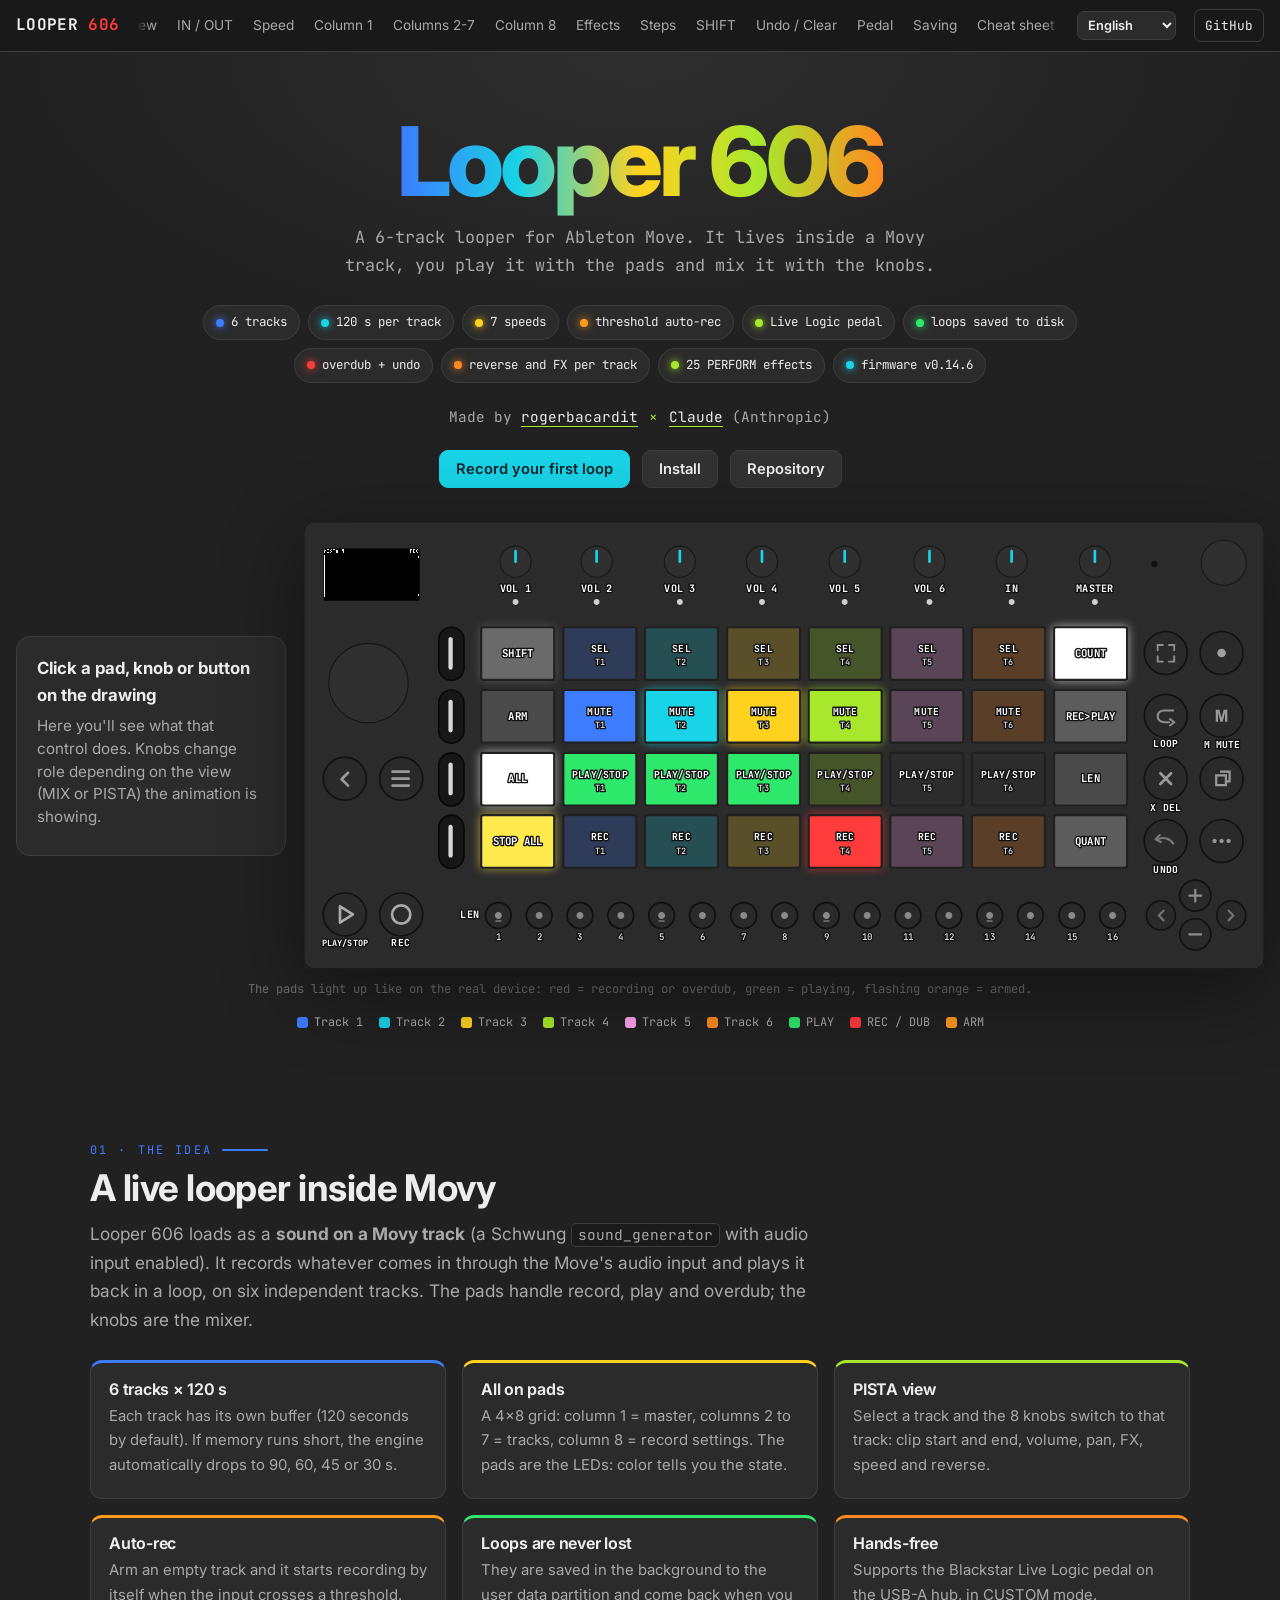
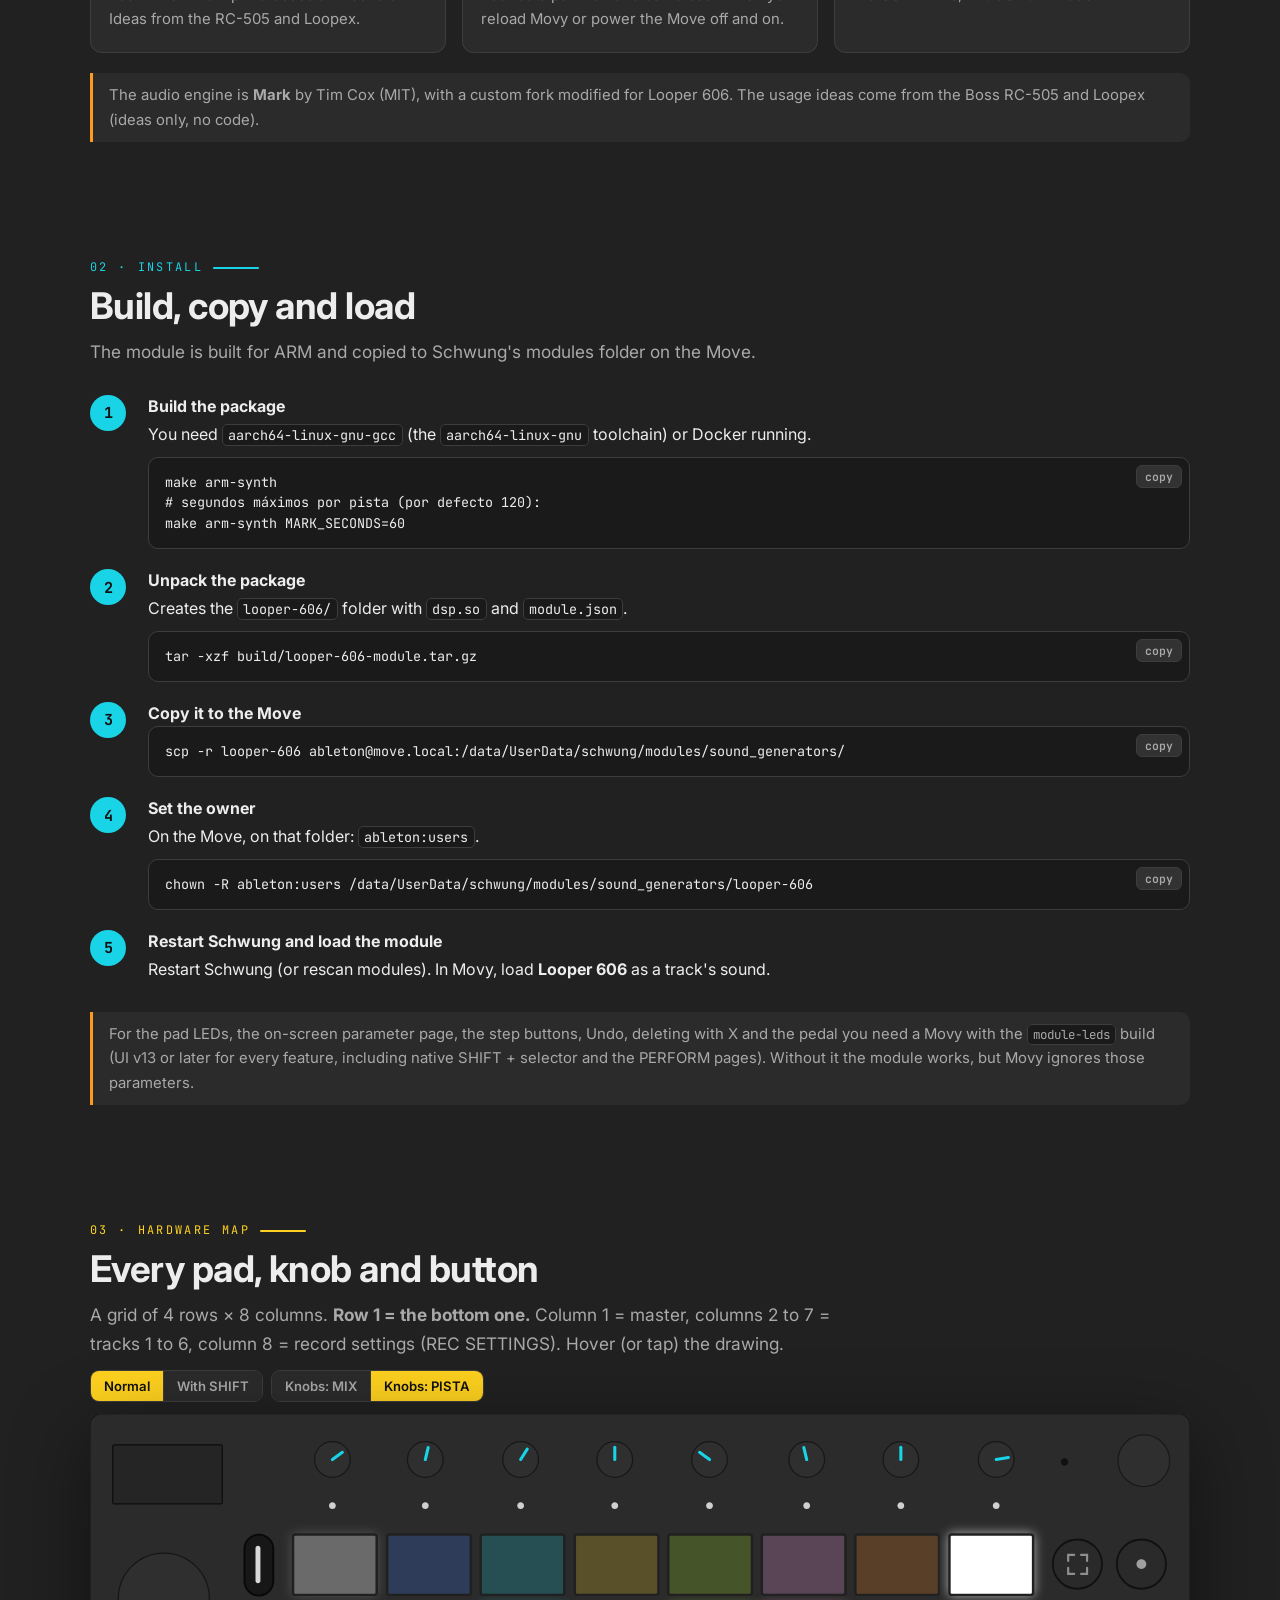
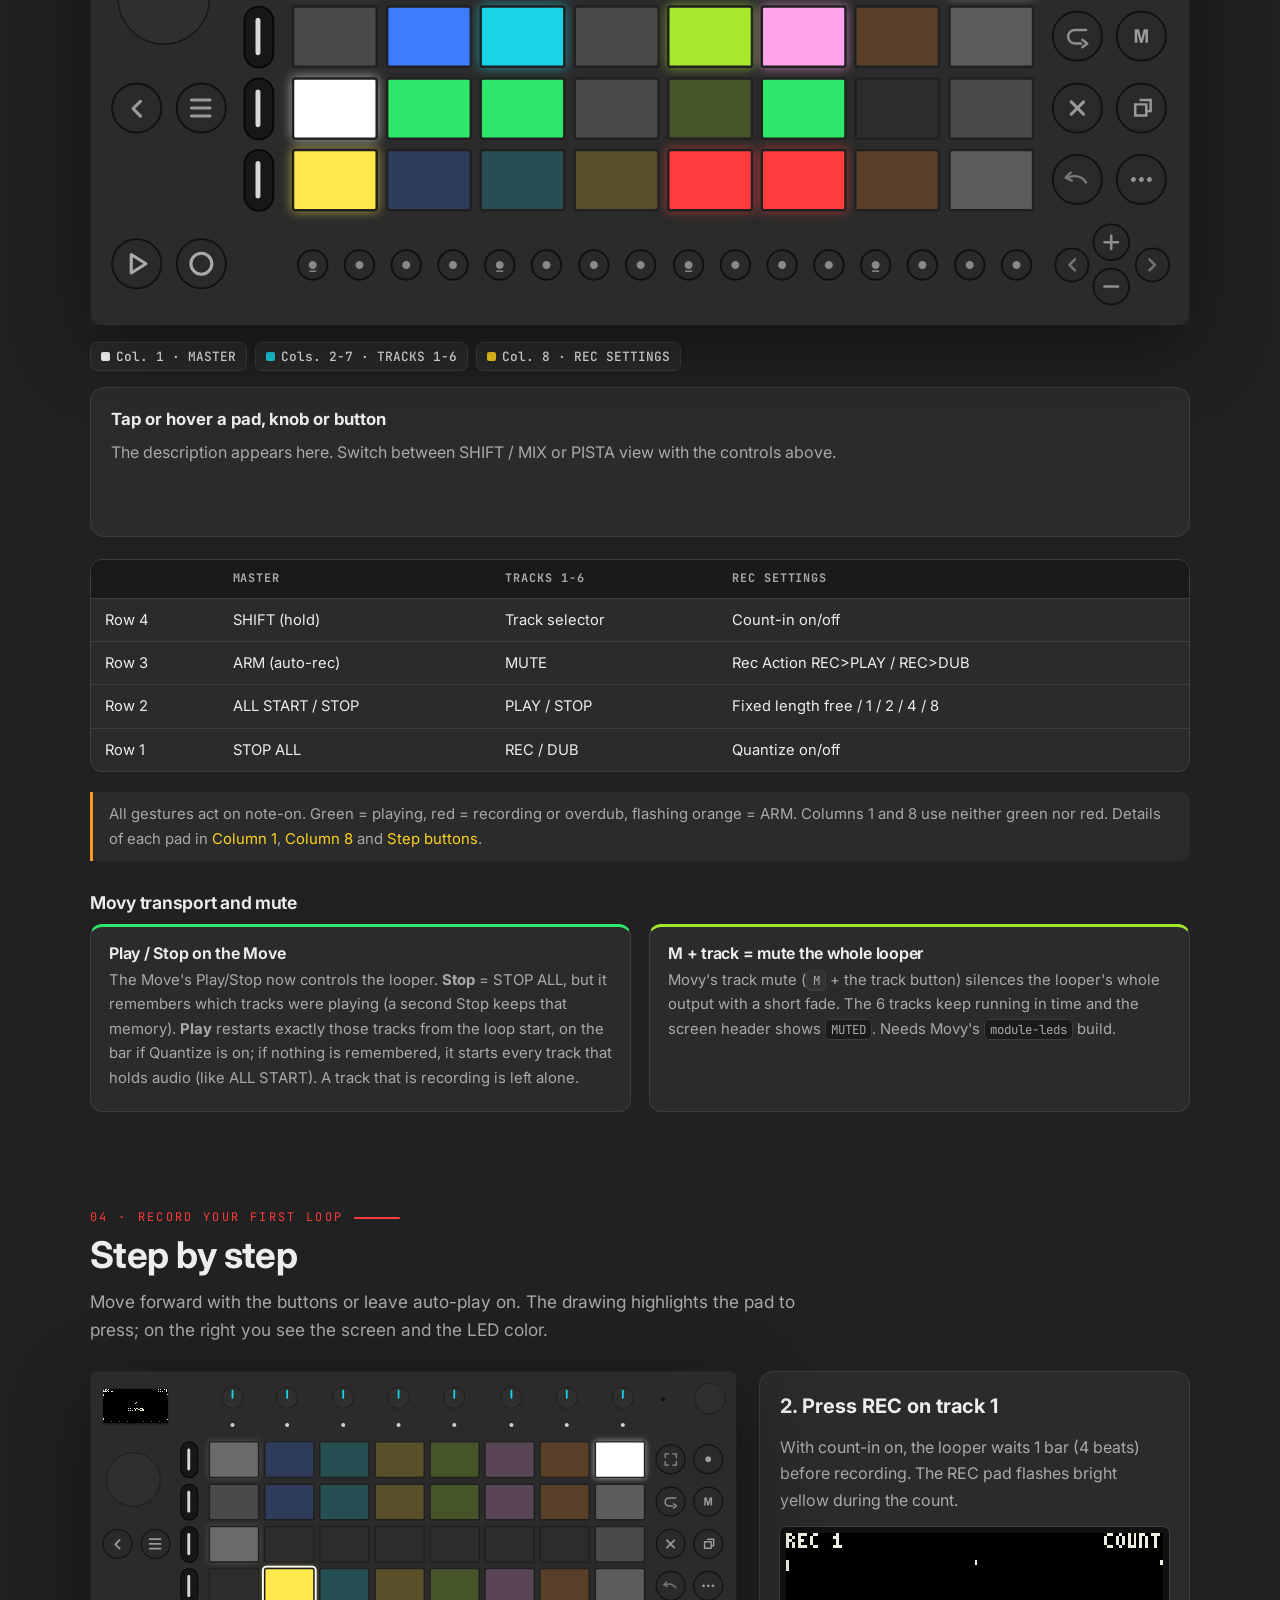
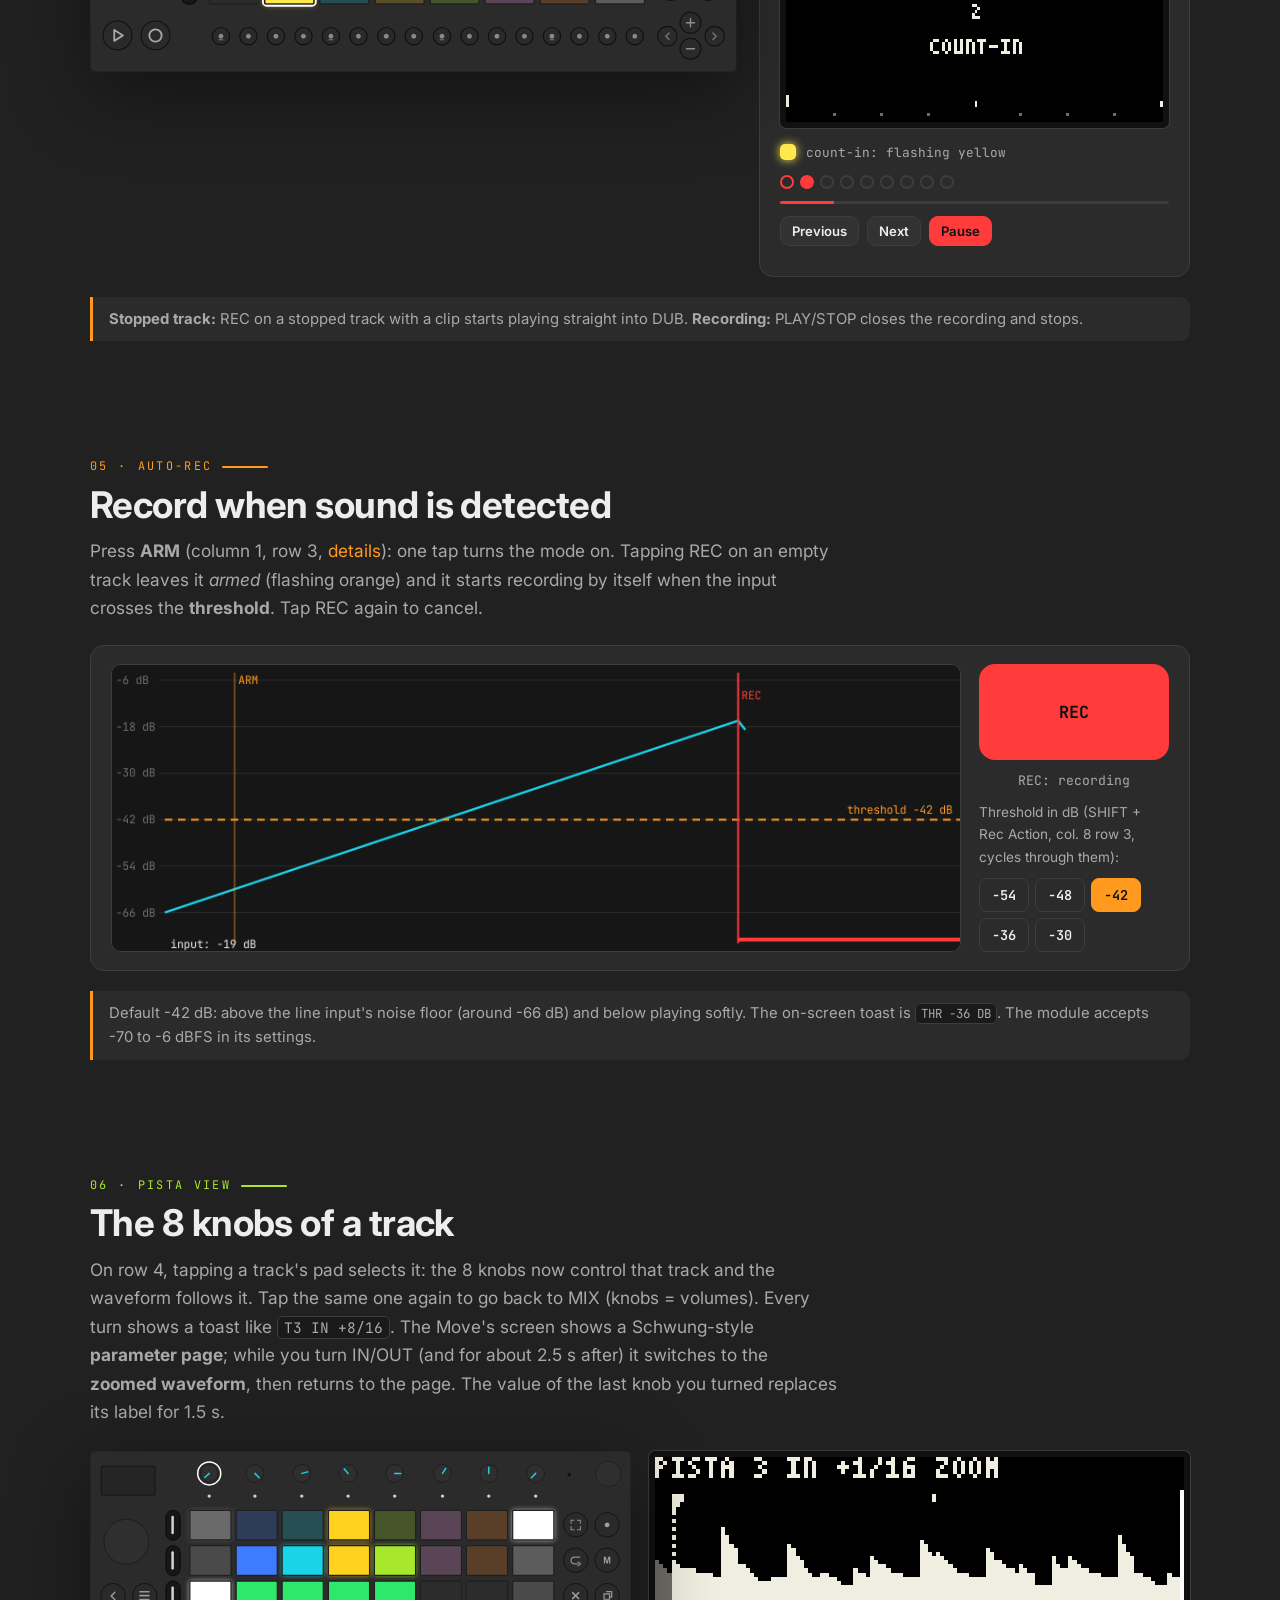
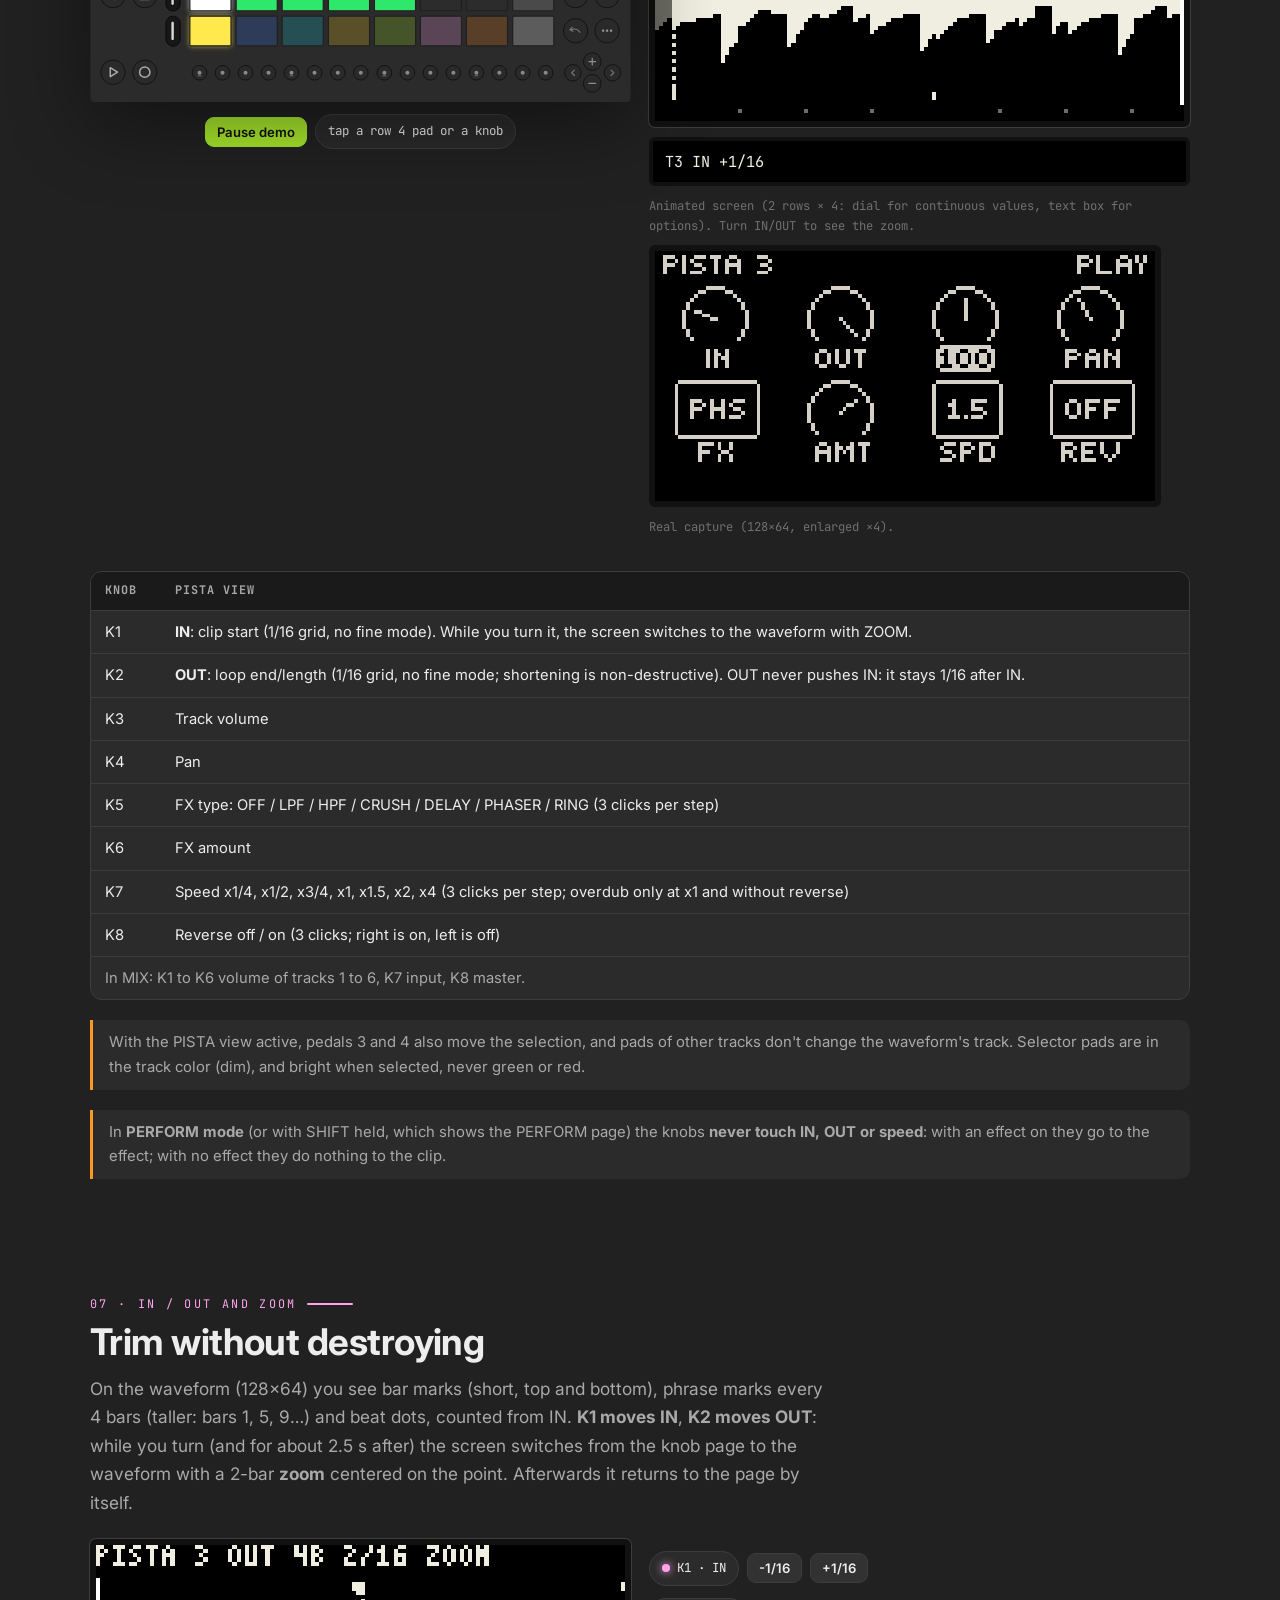
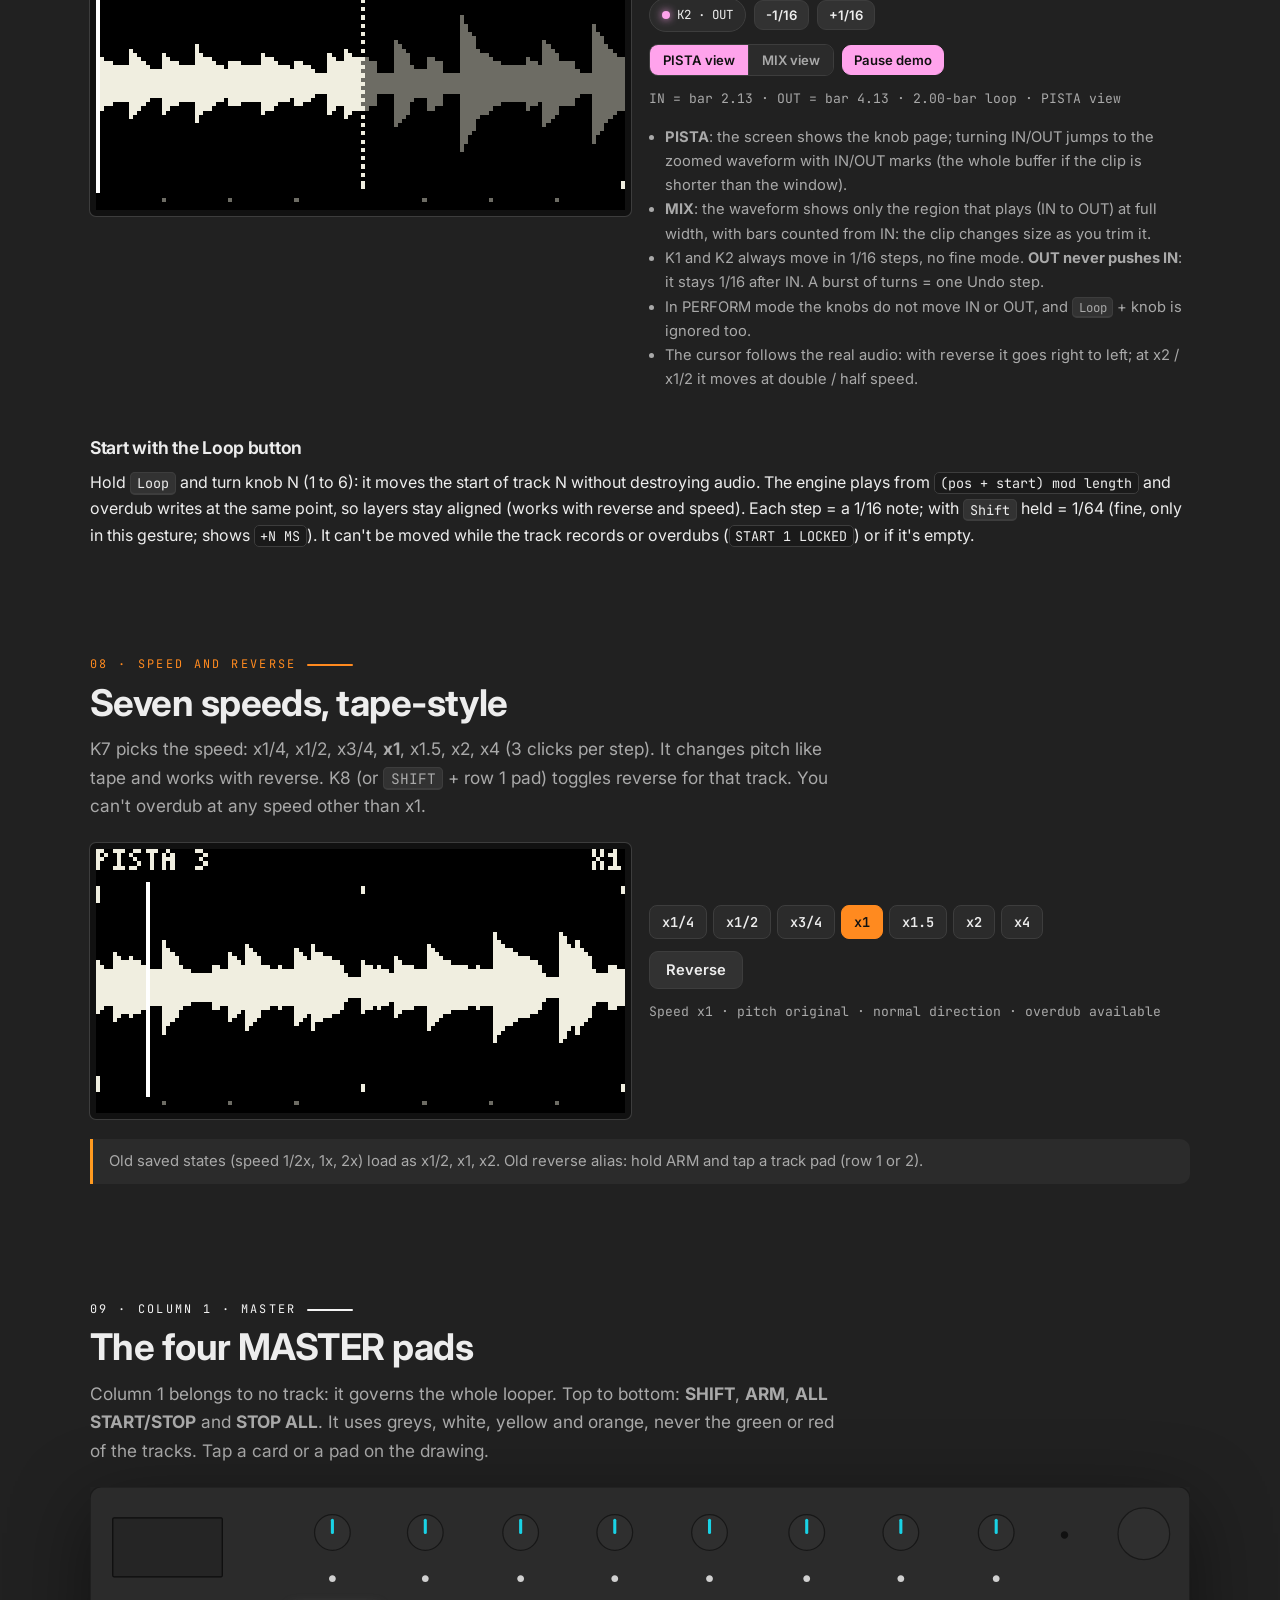
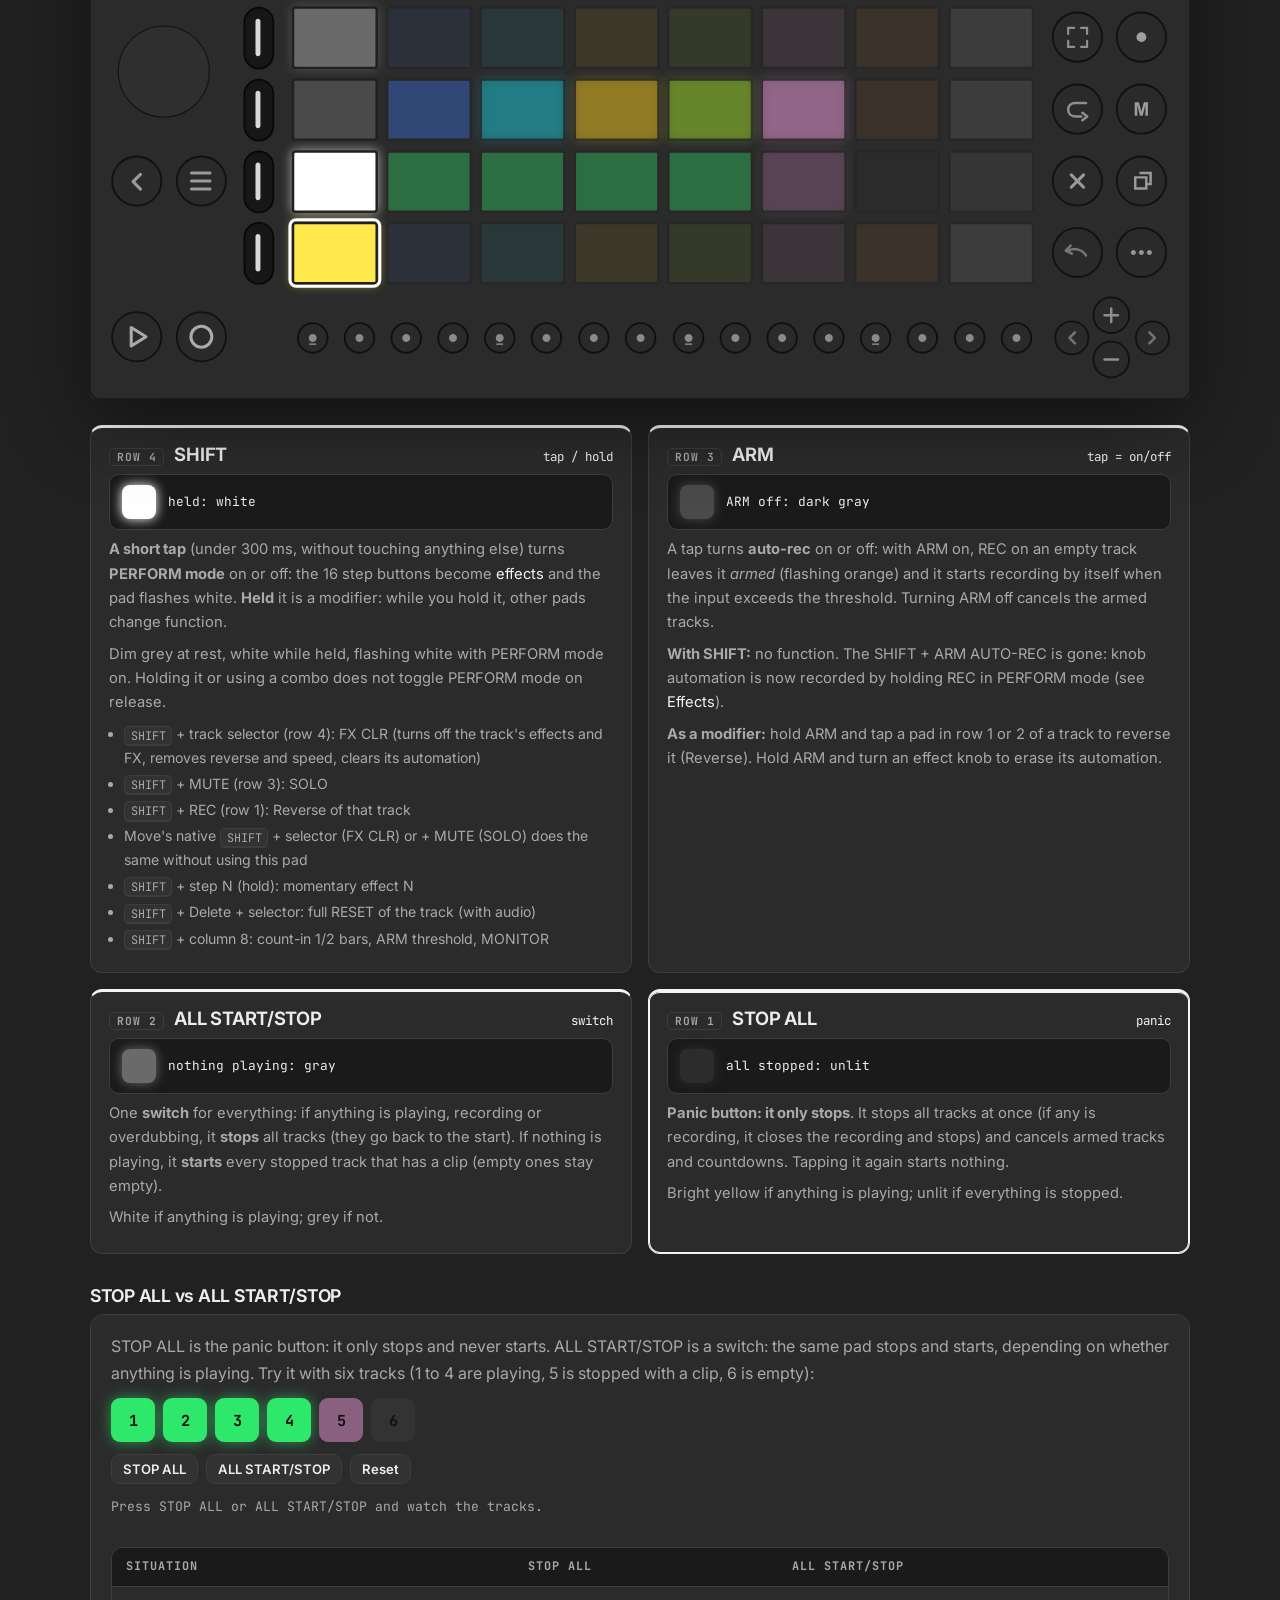
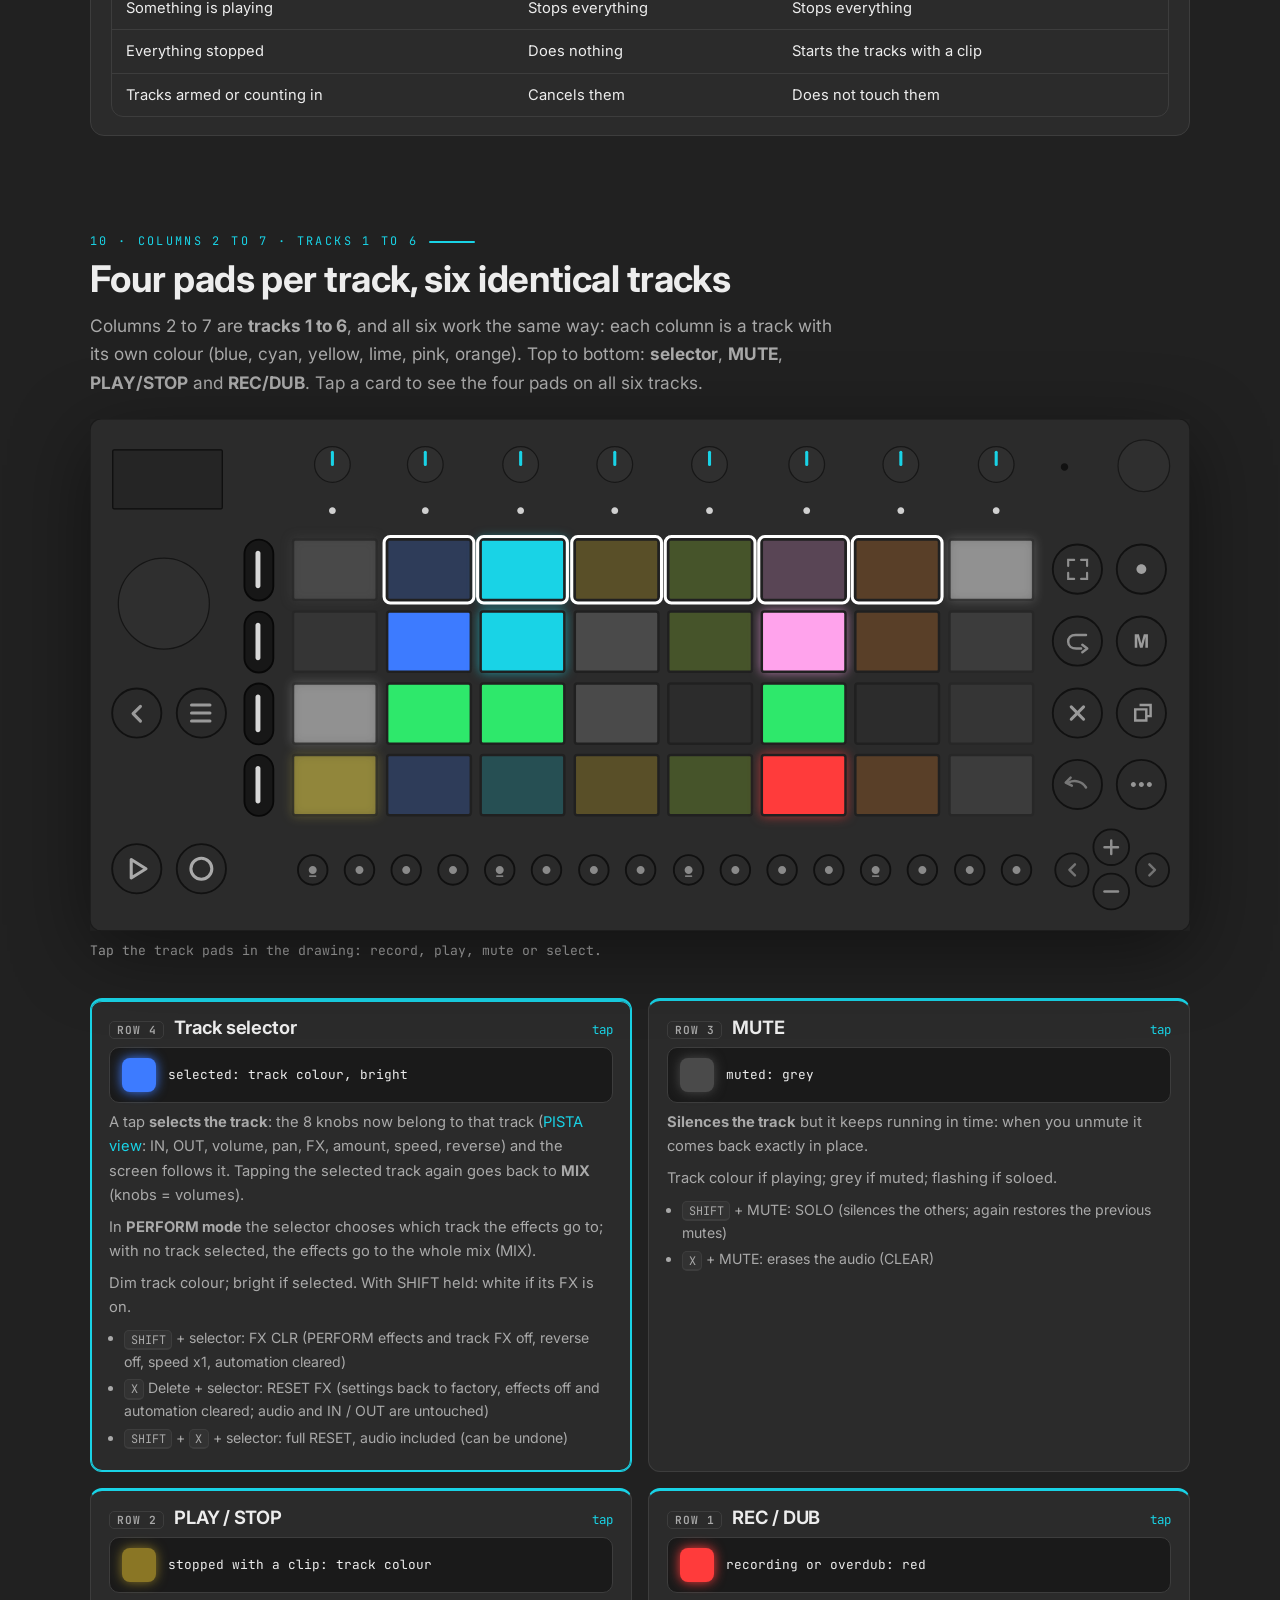
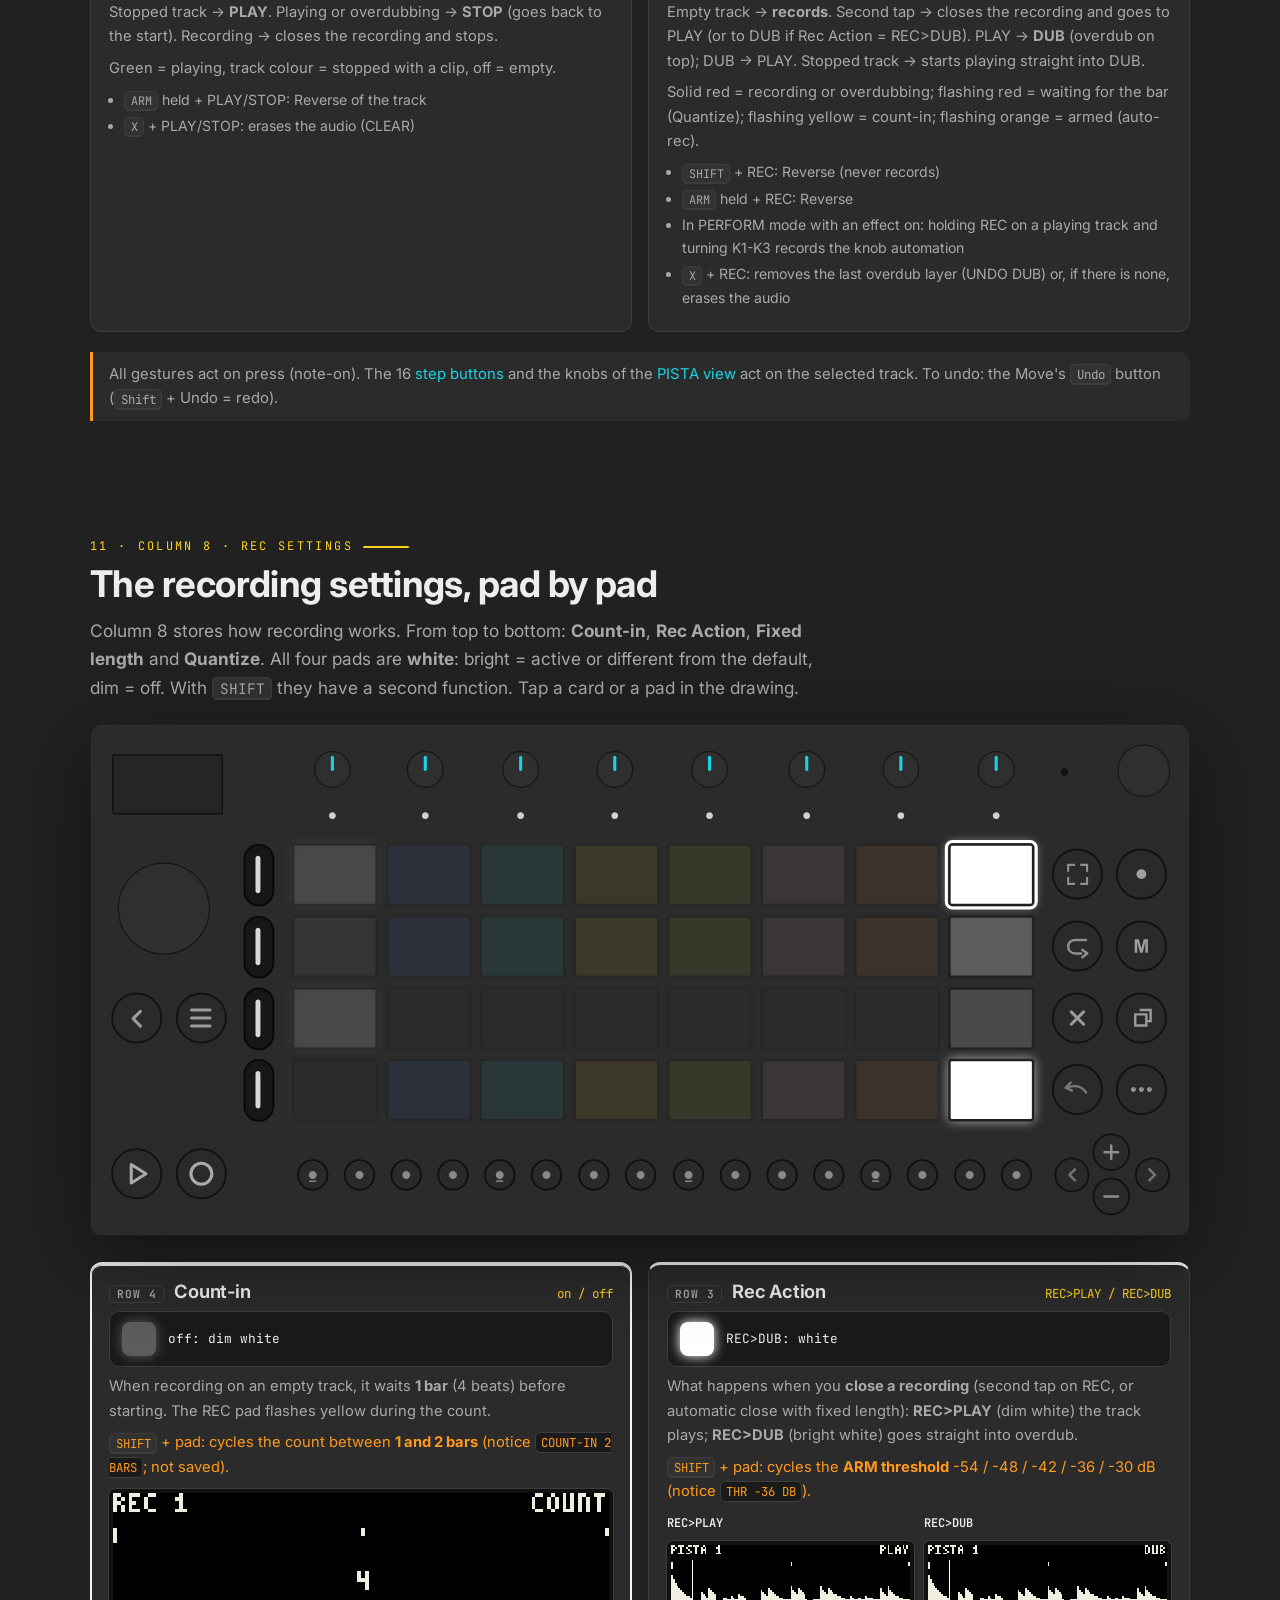
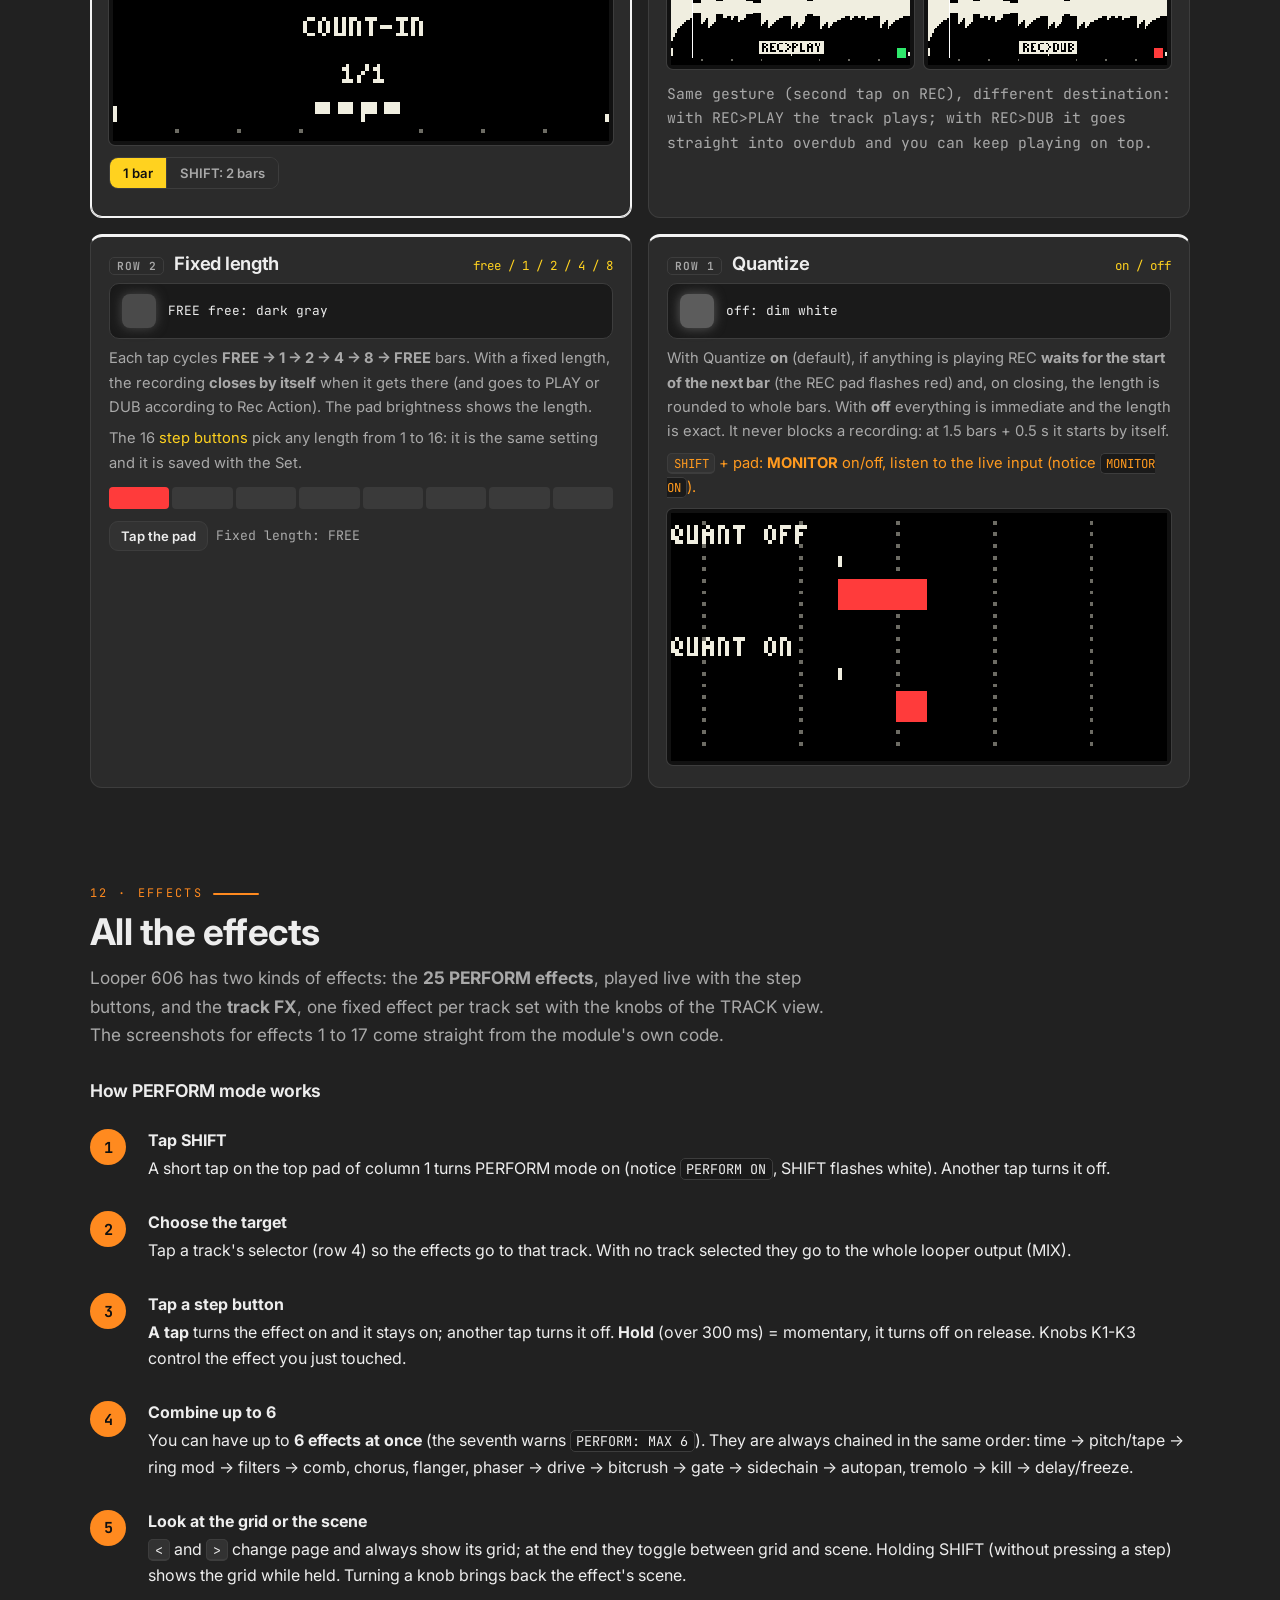
==== commit 3188b9bf: "Deploy docs v0.14.6 Co-Authored-By: Claude Opus 5.5 <noreply@anthropic.com>" ====
--- a/index.html
+++ b/index.html
@@ -346,7 +346,7 @@
 <a class="brand" href="#top">LOOPER <i>606</i></a>
 <button aria-controls="nav-list" aria-expanded="false" class="menu-btn" id="menu-btn" type="button"><span aria-hidden="true">☰</span> <span data-i18n="nav.1">Menú</span></button>
 <nav aria-label="Secciones" data-i18n-attr="aria-label:nav.2" id="navw"><ul id="nav-list">
-<li><a data-i18n="nav.3" href="#idea">Idea</a></li><li><a data-i18n="nav.4" href="#instalacion">Instalación</a></li><li><a data-i18n="nav.5" href="#mapa">Mapa</a></li><li><a data-i18n="nav.6" href="#primer-loop">Primer loop</a></li><li><a data-i18n="nav.7" href="#autorec">Auto-rec</a></li><li><a data-i18n="nav.8" href="#pista">Vista PISTA</a></li><li><a href="#inout">IN / OUT</a></li><li><a data-i18n="nav.9" href="#velocidad">Velocidad</a></li><li><a data-i18n="nav.10" href="#col1">Columna 1</a></li><li><a data-i18n="nav.11" href="#col8">Columna 8</a></li><li><a data-i18n="nav.12" href="#pasos">Pasos</a></li><li><a href="#shift">SHIFT</a></li><li><a data-i18n="nav.13" href="#undo">Undo / Borrar</a></li><li><a data-i18n="nav.14" href="#pedalera">Pedalera</a></li><li><a data-i18n="nav.15" href="#persistencia">Guardado</a></li><li><a data-i18n="nav.16" href="#chuleta">Chuleta</a></li><li><a data-i18n="nav.17" href="#creditos">Créditos</a></li>
+<li><a data-i18n="nav.3" href="#idea">Idea</a></li><li><a data-i18n="nav.4" href="#instalacion">Instalación</a></li><li><a data-i18n="nav.5" href="#mapa">Mapa</a></li><li><a data-i18n="nav.6" href="#primer-loop">Primer loop</a></li><li><a data-i18n="nav.7" href="#autorec">Auto-rec</a></li><li><a data-i18n="nav.8" href="#pista">Vista PISTA</a></li><li><a href="#inout">IN / OUT</a></li><li><a data-i18n="nav.9" href="#velocidad">Velocidad</a></li><li><a data-i18n="nav.10" href="#col1">Columna 1</a></li><li><a data-i18n="nav.cols" href="#cols">Columnas 2-7</a></li><li><a data-i18n="nav.11" href="#col8">Columna 8</a></li><li><a data-i18n="nav.fx" href="#efectos">Efectos</a></li><li><a data-i18n="nav.12" href="#pasos">Pasos</a></li><li><a href="#shift">SHIFT</a></li><li><a data-i18n="nav.13" href="#undo">Undo / Borrar</a></li><li><a data-i18n="nav.14" href="#pedalera">Pedalera</a></li><li><a data-i18n="nav.15" href="#persistencia">Guardado</a></li><li><a data-i18n="nav.16" href="#chuleta">Chuleta</a></li><li><a data-i18n="nav.17" href="#creditos">Créditos</a></li>
 </ul></nav>
 <label class="langw"><span class="sr" data-i18n="nav.18">Idioma</span><select aria-label="Idioma" data-i18n-attr="aria-label:nav.lang" id="lang"><option value="es">Español</option><option value="en">English</option><option value="de">Deutsch</option><option value="fr">Français</option><option value="pt">Português</option><option value="ja">日本語</option><option value="it">Italiano</option><option value="ca">Català</option></select></label>
 <a class="gh" href="https://github.com/rogerbacardit/movy-looper" rel="noopener">GitHub</a>
@@ -362,17 +362,22 @@
 <span class="chip" data-i18n-html="hero.6" style="--c:var(--arm)"><b></b>auto-rec por umbral</span>
 <span class="chip" data-i18n-html="hero.7" style="--c:var(--t4)"><b></b>pedalera Live Logic</span>
 <span class="chip" data-i18n-html="hero.8" style="--c:var(--play)"><b></b>loops guardados en disco</span>
-<span class="chip" data-i18n-html="hero.9" style="--c:var(--dub)"><b></b>overdub + undo</span>
+<span class="chip" data-i18n-html="hero.9" style="--c:var(--rec)"><b></b>overdub + undo</span>
 <span class="chip" data-i18n-html="hero.10" style="--c:var(--t6)"><b></b>reverse y FX por pista</span>
+<span class="chip" data-i18n-html="hero.fx" style="--c:var(--t4)"><b></b>25 efectos PERFORM</span>
+<span class="chip" data-no-i18n="" style="--c:var(--t2)"><b></b>firmware v0.14.6</span>
 </div>
 <p class="madeby" data-i18n-html="hero.11">Hecho por <a href="https://github.com/rogerbacardit" rel="noopener">rogerbacardit</a> <span aria-hidden="true">×</span> <a href="https://claude.com/claude-code" rel="noopener">Claude</a> (Anthropic)</p>
 <div class="cta"><a class="btn pri" data-i18n="hero.12" href="#primer-loop">Graba tu primer loop</a><a class="btn" data-i18n="hero.13" href="#instalacion">Instalación</a><a class="btn" data-i18n="hero.14" href="https://github.com/rogerbacardit/movy-looper" rel="noopener">Repositorio</a></div>
+<div class="hero-stage" id="hero-stage">
+<aside aria-live="polite" class="panel info hero-info" id="hero-info"></aside>
 <div aria-label="Animación del Move: las pistas graban y reproducen en sus colores" data-i18n-attr="aria-label:hero.15" id="hero-device" role="img"></div>
-<p class="device-caption" data-i18n="hero.16">Los pads se iluminan como en el aparato real: rojo = grabando, verde = sonando, violeta = overdub, naranja parpadeante = armada.</p>
-<p class="hero-legend" data-i18n-html="hero.legend">En pantallas pequeñas las etiquetas se ocultan. Columna 1: SHIFT, ARM, STOP ALL, ALL. Pistas, de arriba abajo: selector, MUTE, PLAY/STOP, REC. Columna 8: COUNT-IN, REC&gt;PLAY/DUB, LEN, QUANT. Botones de paso: 1 a 16 = largo en compases.</p>
+</div>
+<p class="device-caption" data-i18n="hero.16">Los pads se iluminan como en el aparato real: rojo = grabando u overdub, verde = sonando, naranja parpadeante = armada.</p>
+<p class="hero-legend" data-i18n-html="hero.legend">En pantallas pequeñas las etiquetas se ocultan. Columna 1: SHIFT, ARM, ALL, STOP ALL. Pistas, de arriba abajo: selector, MUTE, PLAY/STOP, REC. Columna 8: COUNT-IN, REC&gt;PLAY/DUB, LEN, QUANT. Botones de paso: 1 a 16 = largo en compases.</p>
 <div aria-label="Colores de pista" class="legend-colors" data-i18n-attr="aria-label:hero.17">
 <span data-i18n-html="hero.18" style="--c:var(--t1)"><i></i>Pista 1</span><span data-i18n-html="hero.19" style="--c:var(--t2)"><i></i>Pista 2</span><span data-i18n-html="hero.20" style="--c:var(--t3)"><i></i>Pista 3</span><span data-i18n-html="hero.21" style="--c:var(--t4)"><i></i>Pista 4</span><span data-i18n-html="hero.22" style="--c:var(--t5)"><i></i>Pista 5</span><span data-i18n-html="hero.23" style="--c:var(--t6)"><i></i>Pista 6</span>
-<span style="--c:var(--play)"><i></i>PLAY</span><span style="--c:var(--rec)"><i></i>REC</span><span style="--c:var(--dub)"><i></i>DUB</span><span style="--c:var(--arm)"><i></i>ARM</span>
+<span style="--c:var(--play)"><i></i>PLAY</span><span style="--c:var(--rec)"><i></i>REC / DUB</span><span style="--c:var(--arm)"><i></i>ARM</span>
 </div>
 </div></div>
 <section id="idea" style="--sec:var(--t1)"><div class="wrap reveal">
@@ -406,7 +411,7 @@
 <div class="cmd"><button data-i18n="instalacion.14" type="button">copiar</button><pre>chown -R ableton:users /data/UserData/schwung/modules/sound_generators/looper-606</pre></div></div></li>
 <li><div><strong data-i18n="instalacion.15">Reinicia Schwung y carga el módulo</strong><p data-i18n-html="instalacion.16">Reinicia Schwung (o vuelve a escanear módulos). En Movy, carga <strong>Looper 606</strong> como sonido de una pista.</p></div></li>
 </ol>
-<p class="note" data-i18n-html="instalacion.17">Para los LED de los pads, la página de parámetros en pantalla, los botones de paso, Undo, borrar con X y la pedalera necesitas un Movy con el build <code>module-leds</code> (v8 para la página de la vista PISTA). Sin él, el módulo funciona pero Movy ignora esos parámetros.</p>
+<p class="note" data-i18n-html="instalacion.17">Para los LED de los pads, la página de parámetros en pantalla, los botones de paso, Undo, borrar con X y la pedalera necesitas un Movy con el build <code>module-leds</code> (UI v13 o posterior para todas las funciones, incluidos el SHIFT nativo + selector y las páginas PERFORM). Sin él, el módulo funciona pero Movy ignora esos parámetros.</p>
 </div></section>
 <section id="mapa" style="--sec:var(--t3)"><div class="wrap reveal">
 <div class="eyebrow" data-i18n="mapa.1">Mapa del hardware</div>
@@ -428,11 +433,11 @@
 <tbody>
 <tr><td data-i18n="mapa.15">Fila 4</td><td data-i18n="mapa.16">SHIFT (mantener)</td><td data-i18n="mapa.17">Selector de pista</td><td data-i18n="mapa.18">Count-in on/off</td></tr>
 <tr><td data-i18n="mapa.19">Fila 3</td><td data-i18n="mapa.20">ARM (auto-rec)</td><td>MUTE</td><td data-i18n="mapa.21">Rec Action REC&gt;PLAY / REC&gt;DUB</td></tr>
-<tr><td data-i18n="mapa.22">Fila 2</td><td>STOP ALL</td><td>PLAY / STOP</td><td data-i18n="mapa.23">Longitud fija libre / 1 / 2 / 4 / 8</td></tr>
-<tr><td data-i18n="mapa.24">Fila 1</td><td>ALL START / STOP</td><td>REC / DUB</td><td data-i18n="mapa.25">Quantize on/off</td></tr>
+<tr><td data-i18n="mapa.22">Fila 2</td><td>ALL START / STOP</td><td>PLAY / STOP</td><td data-i18n="mapa.23">Longitud fija libre / 1 / 2 / 4 / 8</td></tr>
+<tr><td data-i18n="mapa.24">Fila 1</td><td>STOP ALL</td><td>REC / DUB</td><td data-i18n="mapa.25">Quantize on/off</td></tr>
 </tbody></table></div>
-<p class="note" data-i18n-html="mapa.26">Todos los gestos actúan al note-on. Verde = reproduciendo, rojo = grabando, violeta = overdub, naranja parpadeante = ARM. Las columnas 1 y 8 no usan ni verde ni rojo. Detalle de cada pad en <a href="#col1">Columna 1</a>, <a href="#col8">Columna 8</a> y <a href="#pasos">Botones de paso</a>.</p>
-<h3 data-i18n="v08.h">Transporte y mute de Movy (v0.8.0)</h3>
+<p class="note" data-i18n-html="mapa.26">Todos los gestos actúan al note-on. Verde = reproduciendo, rojo = grabando u overdub, naranja parpadeante = ARM. Las columnas 1 y 8 no usan ni verde ni rojo. Detalle de cada pad en <a href="#col1">Columna 1</a>, <a href="#col8">Columna 8</a> y <a href="#pasos">Botones de paso</a>.</p>
+<h3 data-i18n="v08.h">Transporte y mute de Movy</h3>
 <div class="grid2" style="margin-top:12px">
 <div class="card" style="--c:var(--play)"><h3 data-i18n="v08.play.h">Play / Stop de la Move</h3><p data-i18n-html="v08.play.p">El Play/Stop de la Move controla el looper. <strong>Stop</strong> = STOP ALL, pero recordando qué pistas sonaban (un segundo Stop conserva esa memoria). <strong>Play</strong> arranca exactamente esas pistas desde el inicio del loop, a compás si Quantize está activo; si no hay nada recordado, arranca todas las pistas con audio (como ALL START). No toca una pista que esté grabando.</p></div>
 <div class="card" style="--c:var(--t4)"><h3 data-i18n="v08.mute.h">M + pista = mute de todo el looper</h3><p data-i18n-html="v08.mute.p">El mute de pista de Movy (<kbd>M</kbd> + el botón de pista) silencia toda la salida del looper con un fundido corto. Las 6 pistas siguen girando en tiempo y la cabecera de la pantalla muestra <code>MUTED</code>. Requiere el build <code>module-leds</code> de Movy.</p></div>
@@ -497,6 +502,7 @@
 <tr><td>K8</td><td data-i18n="pista.19">Reverse off / on (3 clics; a la derecha on, a la izquierda off)</td></tr>
 <tr><td colspan="2" data-i18n="pista.20" style="color:var(--dim)">En MIX: K1 a K6 volumen de pistas 1 a 6, K7 entrada, K8 master.</td></tr></tbody></table></div>
 <p class="note" data-i18n="pista.21">Con la vista PISTA activa, los pedales 3 y 4 también mueven la selección, y los pads de otras pistas no cambian la pista de la onda. Los pads de selección son del color de la pista (tenue) y brillante la seleccionada, nunca verde ni rojo.</p>
+<p class="note" data-i18n-html="pista.perf">En <strong>modo PERFORM</strong> (o con SHIFT mantenido, que enseña la página PERFORM) los knobs <strong>nunca tocan IN, OUT ni la velocidad</strong>: con un efecto encendido van al efecto; sin efecto no hacen nada al clip.</p>
 </div></section>
 <section id="inout" style="--sec:var(--t5)"><div class="wrap reveal">
 <div class="eyebrow" data-i18n="inout.1">IN / OUT y zoom</div>
@@ -513,6 +519,7 @@
 <li data-i18n-html="inout.8"><strong>PISTA</strong>: la pantalla muestra la página de knobs; al girar IN/OUT salta a la onda con zoom y marcas IN/OUT (el buffer entero si el clip es más corto que la ventana).</li>
 <li data-i18n-html="inout.9"><strong>MIX</strong>: la onda muestra solo la región que suena (IN a OUT) a todo el ancho, con los compases contados desde IN: el clip cambia de tamaño al recortarlo.</li>
 <li data-i18n-html="inout.10">K1 y K2 van siempre en pasos de 1/16, sin modo fino. <strong>OUT nunca empuja a IN</strong>: se queda 1/16 después de IN. Una racha de giros = un paso de Undo.</li>
+<li data-i18n-html="inout.perf">En modo PERFORM los knobs no mueven IN ni OUT, y <kbd>Loop</kbd> + knob también se ignora.</li>
 <li data-i18n="inout.11">El cursor sigue el audio real: con reverse va de derecha a izquierda; con x2 / x1/2 al doble / mitad.</li>
 </ul>
 </div>
@@ -533,99 +540,171 @@
 <p class="note" data-i18n="velocidad.6">Los estados guardados antiguos (velocidad 1/2x, 1x, 2x) se cargan como x1/2, x1, x2. Alias antiguo del reverse: mantener ARM y tocar un pad de pista (fila 1 o 2).</p>
 </div></section>
 <section id="col1" style="--sec:#f4f4f4"><div class="wrap reveal">
-<div class="eyebrow" data-i18n="col1.1">Columna 1 · MASTER</div>
-<h2 data-i18n="col1.2">Los cuatro pads de MASTER</h2>
-<p class="lede" data-i18n-html="col1.3">La columna 1 no es de ninguna pista: gobierna el looper entero. De arriba abajo: <strong>SHIFT</strong>, <strong>ARM</strong>, <strong>STOP ALL</strong> y <strong>ALL START/STOP</strong>. Es gris y blanca, amarilla y naranja: no usa ni verde ni rojo. Toca una tarjeta o un pad del dibujo.</p>
-<div aria-label="Columna 1 (MASTER)" data-i18n-attr="aria-label:col1.4" id="col1-device" style="margin-top:22px"></div>
+<div class="eyebrow" data-i18n="c1.eye">Columna 1 · MASTER</div>
+<h2 data-i18n="c1.h2">Los cuatro pads de MASTER</h2>
+<p class="lede" data-i18n-html="c1.lede">La columna 1 no es de ninguna pista: gobierna el looper entero. De arriba abajo: <strong>SHIFT</strong>, <strong>ARM</strong>, <strong>ALL START/STOP</strong> y <strong>STOP ALL</strong>. Usa grises, blanco, amarillo y naranja, nunca el verde ni el rojo de las pistas. Toca una tarjeta o un pad del dibujo.</p>
+<div aria-label="Columna 1 (MASTER)" data-i18n-attr="aria-label:c1.aria" id="col1-device" style="margin-top:22px"></div>
 <div class="pcards" id="col1-cards">
 <article class="pcard" data-pad="4" tabindex="0">
-<header><span class="rowtag" data-i18n="nav.19">Fila 4</span><h3>SHIFT</h3><span class="how" data-i18n="nav.20">mantener</span></header>
+<header><span class="rowtag" data-i18n="c1.s.row">Fila 4</span><h3 data-i18n="c1.s.h">SHIFT</h3><span class="how" data-i18n="c1.s.how">toque / mantener</span></header>
 <div class="ledd" data-led="shift"></div>
-<p data-i18n="col1.5">Mientras lo mantienes pulsado, otros pads cambian de función. Gris tenue; blanco mientras lo mantienes.</p>
-<ul class="combos">
-<li data-i18n-html="col1.6"><kbd>SHIFT</kbd> + selector de pista (fila 4): FX on/off de esa pista</li>
-<li data-i18n-html="col1.7"><kbd>SHIFT</kbd> + REC (fila 1): Reverse de esa pista</li>
-<li data-i18n-html="col1.8"><kbd>SHIFT</kbd> + MUTE (fila 3): SOLO</li>
-<li data-i18n-html="col1.9"><kbd>SHIFT</kbd> + Count-in (col. 8, fila 4): 1 / 2 compases</li>
-<li data-i18n-html="col1.10"><kbd>SHIFT</kbd> + Rec Action (col. 8, fila 3): umbral de ARM</li>
-</ul>
-<p class="more"><a data-i18n="col1.11" href="#shift">Ver todos los combos de SHIFT</a></p>
+<p data-i18n-html="c1.s.p1"><strong>Un toque corto</strong> (menos de 300 ms, sin tocar nada más) activa o desactiva el <strong>modo PERFORM</strong>: los 16 botones de paso pasan a ser <a href="#efectos">efectos</a> y el pad parpadea en blanco. <strong>Mantenido</strong> es un modificador: mientras lo mantienes, otros pads cambian de función.</p>
+<p data-i18n="c1.s.p2">Gris tenue en reposo, blanco mientras lo mantienes, blanco parpadeante con el modo PERFORM activo. Mantenerlo o usar un combo no cambia el modo PERFORM al soltar.</p>
+<ul class="combos"><li data-i18n-html="c1.s.c.1"><kbd>SHIFT</kbd> + selector de pista (fila 4): FX CLR (apaga los efectos y el FX de la pista, quita reverse y velocidad, borra su automatización)</li><li data-i18n-html="c1.s.c.2"><kbd>SHIFT</kbd> + MUTE (fila 3): SOLO</li><li data-i18n-html="c1.s.c.3"><kbd>SHIFT</kbd> + REC (fila 1): Reverse de esa pista</li><li data-i18n-html="c1.s.c.4">El <kbd>SHIFT</kbd> nativo del Move + selector (FX CLR) o + MUTE (SOLO) hace lo mismo sin pasar por este pad</li><li data-i18n-html="c1.s.c.5"><kbd>SHIFT</kbd> + paso N (mantener): efecto N momentáneo</li><li data-i18n-html="c1.s.c.6"><kbd>SHIFT</kbd> + Delete + selector: RESET completo de la pista (con audio)</li><li data-i18n-html="c1.s.c.7"><kbd>SHIFT</kbd> + columna 8: count-in 1/2 compases, umbral de ARM, MONITOR</li></ul>
 </article>
 <article class="pcard" data-pad="3" tabindex="0">
-<header><span class="rowtag" data-i18n="nav.21">Fila 3</span><h3>ARM</h3><span class="how" data-i18n="nav.22">toque = on/off</span></header>
+<header><span class="rowtag" data-i18n="c1.a.row">Fila 3</span><h3 data-i18n="c1.a.h">ARM</h3><span class="how" data-i18n="c1.a.how">toque = on/off</span></header>
 <div class="ledd" data-led="arm"></div>
-<p data-i18n-html="col1.12">Un toque (pulsar y soltar) activa o desactiva el <strong>auto-rec</strong>. Con ARM activo, REC en una pista vacía la deja <em>armada</em> (naranja parpadeante) y empieza a grabar sola cuando la entrada supera el umbral. Al desactivar ARM se cancelan las pistas armadas.</p>
-<p data-i18n-html="col1.13"><strong>También es modificador:</strong> mantén ARM y toca un pad de la fila 1 o 2 de una pista para invertirla (Reverse, alias antiguo). Si lo usas así, al soltar ARM no cambia su estado; mientras está pulsado, los pads de la fila 2 se ven blancos (invertida) o del color de la pista (normal).</p>
-<p class="more"><a data-i18n="col1.14" href="#autorec">Ver auto-rec</a></p>
+<p data-i18n-html="c1.a.p1">Un toque activa o desactiva el <strong>auto-rec</strong>: con ARM activo, REC en una pista vacía la deja <em>armada</em> (naranja parpadeante) y empieza a grabar sola cuando la entrada supera el umbral. Al desactivar ARM se cancelan las pistas armadas.</p>
+<p data-i18n-html="c1.a.p2"><strong>Con SHIFT:</strong> sin función. El AUTO-REC de SHIFT + ARM desapareció: la automatización de knobs se graba ahora manteniendo REC en modo PERFORM (ver <a href="#efectos">Efectos</a>).</p>
+<p data-i18n-html="c1.a.p3"><strong>Como modificador:</strong> mantén ARM y toca un pad de la fila 1 o 2 de una pista para invertirla (Reverse). Mantén ARM y gira un knob de efecto para borrar su automatización.</p>
 </article>
 <article class="pcard" data-pad="2" tabindex="0">
-<header><span class="rowtag" data-i18n="nav.23">Fila 2</span><h3>STOP ALL</h3><span class="how" data-i18n="nav.24">pánico</span></header>
+<header><span class="rowtag" data-i18n="c1.al.row">Fila 2</span><h3 data-i18n="c1.al.h">ALL START/STOP</h3><span class="how" data-i18n="c1.al.how">interruptor</span></header>
+<div class="ledd" data-led="all"></div>
+<p data-i18n-html="c1.al.p1">Un <strong>interruptor</strong> para todo: si algo suena, graba o hace overdub, <strong>para</strong> todas las pistas (vuelven al principio). Si nada suena, <strong>arranca</strong> todas las pistas paradas que tengan clip (las vacías siguen vacías).</p>
+<p data-i18n="c1.al.p2">Blanco si algo suena; gris si no.</p>
+</article>
+<article class="pcard" data-pad="1" tabindex="0">
+<header><span class="rowtag" data-i18n="c1.st.row">Fila 1</span><h3 data-i18n="c1.st.h">STOP ALL</h3><span class="how" data-i18n="c1.st.how">pánico</span></header>
 <div class="ledd" data-led="stopall"></div>
-<p data-i18n-html="col1.15">Botón de <strong>pánico: solo para</strong>. Detiene todas las pistas a la vez (si alguna graba, cierra la grabación y para) y cancela las pistas armadas y las cuentas atrás. Tocarlo otra vez no arranca nada.</p>
-<p data-i18n="col1.16">Amarillo brillante si algo suena; gris oscuro si todo está parado.</p>
+<p data-i18n-html="c1.st.p1">Botón de <strong>pánico: solo para</strong>. Detiene todas las pistas a la vez (si alguna graba, cierra la grabación y para) y cancela las pistas armadas y las cuentas atrás. Tocarlo otra vez no arranca nada.</p>
+<p data-i18n="c1.st.p2">Amarillo brillante si algo suena; apagado si todo está parado.</p>
+</article>
+</div>
+<h3 data-i18n="c1.sim.h">STOP ALL contra ALL START/STOP</h3>
+<div class="panel" id="allsim">
+<p data-i18n="c1.sim.p" style="margin-top:0;color:var(--dim)">STOP ALL es el botón de pánico: solo para y nunca arranca. ALL START/STOP es un interruptor: el mismo pad para y arranca, según si algo suena. Pruébalo con seis pistas (1 a 4 suenan, 5 está parada con clip, 6 vacía):</p>
+<div aria-label="Estado de las pistas" class="trackstrip big" data-i18n-attr="aria-label:c1.sim.aria" id="allsim-strip"></div>
+<div class="btnrow"><button class="btn sm" id="sim-stop" type="button">STOP ALL</button><button class="btn sm" id="sim-all" type="button">ALL START/STOP</button><button class="btn sm" data-i18n="c1.sim.reset" id="sim-reset" type="button">Reiniciar</button></div>
+<p aria-live="polite" class="log" id="allsim-log" style="min-height:3em"></p>
+<div class="tw" style="margin-top:12px"><table><thead><tr><th data-i18n="c1.t.h1">Situación</th><th>STOP ALL</th><th>ALL START/STOP</th></tr></thead><tbody><tr><td data-i18n="c1.t.a1">Algo suena</td><td data-i18n="c1.t.a2">Para todo</td><td data-i18n="c1.t.a3">Para todo</td></tr><tr><td data-i18n="c1.t.b1">Todo parado</td><td data-i18n="c1.t.b2">No hace nada</td><td data-i18n="c1.t.b3">Arranca las pistas con clip</td></tr><tr><td data-i18n="c1.t.c1">Pistas armadas o en cuenta atrás</td><td data-i18n="c1.t.c2">Las cancela</td><td data-i18n="c1.t.c3">No las toca</td></tr></tbody></table></div>
+</div>
+</div></section>
+<section id="cols" style="--sec:var(--t2)"><div class="wrap reveal">
+<div class="eyebrow" data-i18n="ct.eye">Columnas 2 a 7 · PISTAS 1 a 6</div>
+<h2 data-i18n="ct.h2">Cuatro pads por pista, seis pistas iguales</h2>
+<p class="lede" data-i18n-html="ct.lede">Las columnas 2 a 7 son las <strong>pistas 1 a 6</strong>, y las seis funcionan igual: cada columna es una pista con su color (azul, cian, amarillo, lima, rosa, naranja). De arriba abajo: <strong>selector</strong>, <strong>MUTE</strong>, <strong>PLAY/STOP</strong> y <strong>REC/DUB</strong>. Toca una tarjeta para ver los cuatro pads en las seis pistas.</p>
+<div aria-label="Columnas 2 a 7 (pistas)" data-i18n-attr="aria-label:ct.aria" id="cols-device" style="margin-top:22px"></div>
+<p aria-live="polite" class="log" id="cols-log" style="min-height:2.4em"></p>
+<div class="pcards" id="cols-cards">
+<article class="pcard" data-pad="4" tabindex="0">
+<header><span class="rowtag" data-i18n="ct.sel.row">Fila 4</span><h3 data-i18n="ct.sel.h">Selector de pista</h3><span class="how" data-i18n="ct.sel.how">toque</span></header>
+<div class="ledd" data-led="tsel"></div>
+<p data-i18n-html="ct.sel.p1">Un toque <strong>selecciona la pista</strong>: los 8 knobs pasan a ser de esa pista (<a href="#pista">vista PISTA</a>: IN, OUT, volumen, pan, FX, cantidad, velocidad, reverse) y la pantalla la sigue. Tocar otra vez la pista seleccionada vuelve a <strong>MIX</strong> (knobs = volúmenes).</p>
+<p data-i18n-html="ct.sel.p2">En <strong>modo PERFORM</strong> el selector elige a qué pista van los efectos; sin pista seleccionada, los efectos van a toda la mezcla (MIX).</p>
+<p data-i18n="ct.sel.p3">Color de la pista tenue; brillante si está seleccionada. Con SHIFT mantenido: blanco si su FX está activo.</p>
+<ul class="combos"><li data-i18n-html="ct.sel.c.1"><kbd>SHIFT</kbd> + selector: FX CLR (efectos PERFORM y FX de la pista fuera, reverse off, velocidad x1, automatización borrada)</li><li data-i18n-html="ct.sel.c.2"><kbd>X</kbd> Delete + selector: RESET FX (ajustes de fábrica, efectos fuera y automatización borrada; el audio y IN / OUT no se tocan)</li><li data-i18n-html="ct.sel.c.3"><kbd>SHIFT</kbd> + <kbd>X</kbd> + selector: RESET completo, audio incluido (se puede deshacer)</li></ul>
+</article>
+<article class="pcard" data-pad="3" tabindex="0">
+<header><span class="rowtag" data-i18n="ct.mute.row">Fila 3</span><h3 data-i18n="ct.mute.h">MUTE</h3><span class="how" data-i18n="ct.mute.how">toque</span></header>
+<div class="ledd" data-led="tmute"></div>
+<p data-i18n-html="ct.mute.p1"><strong>Silencia la pista</strong> pero sigue girando en tiempo: al quitar el mute vuelve justo en su sitio.</p>
+<p data-i18n="ct.mute.p2">Color de la pista si suena; gris si está muteada; parpadea si está en solo.</p>
+<ul class="combos"><li data-i18n-html="ct.mute.c.1"><kbd>SHIFT</kbd> + MUTE: SOLO (silencia las demás; otra vez restaura los mutes de antes)</li><li data-i18n-html="ct.mute.c.2"><kbd>X</kbd> + MUTE: borra el audio (CLEAR)</li></ul>
+</article>
+<article class="pcard" data-pad="2" tabindex="0">
+<header><span class="rowtag" data-i18n="ct.play.row">Fila 2</span><h3 data-i18n="ct.play.h">PLAY / STOP</h3><span class="how" data-i18n="ct.play.how">toque</span></header>
+<div class="ledd" data-led="tplay"></div>
+<p data-i18n-html="ct.play.p1">Pista parada → <strong>PLAY</strong>. Sonando o en overdub → <strong>STOP</strong> (vuelve al principio). Grabando → cierra la grabación y para.</p>
+<p data-i18n="ct.play.p2">Verde = suena, color de la pista = parada con clip, apagado = vacía.</p>
+<ul class="combos"><li data-i18n-html="ct.play.c.1"><kbd>ARM</kbd> mantenido + PLAY/STOP: Reverse de la pista</li><li data-i18n-html="ct.play.c.2"><kbd>X</kbd> + PLAY/STOP: borra el audio (CLEAR)</li></ul>
 </article>
 <article class="pcard" data-pad="1" tabindex="0">
-<header><span class="rowtag" data-i18n="nav.25">Fila 1</span><h3>ALL START/STOP</h3><span class="how" data-i18n="nav.26">interruptor</span></header>
-<div class="ledd" data-led="all"></div>
-<p data-i18n-html="col1.17">Un <strong>interruptor</strong> para todo: si algo suena, graba o hace overdub, <strong>para</strong> todas las pistas (vuelven al principio). Si nada suena, <strong>arranca</strong> todas las pistas paradas que tengan clip (las vacías siguen vacías).</p>
-<p data-i18n="col1.18">Blanco si algo suena; gris si no.</p>
-</article>
-</div>
-<h3 data-i18n="col1.19">STOP ALL contra ALL START/STOP</h3>
-<div class="panel" id="allsim">
-<p data-i18n="col1.20" style="margin-top:0;color:var(--dim)">STOP ALL es el botón de pánico: solo para y nunca arranca. ALL START/STOP es un interruptor: el mismo pad para y arranca, según si algo suena. Pruébalo con seis pistas (1 a 4 suenan, 5 está parada con clip, 6 vacía):</p>
-<div aria-label="Estado de las pistas" class="trackstrip big" data-i18n-attr="aria-label:col1.21" id="allsim-strip"></div>
-<div class="btnrow"><button class="btn sm" id="sim-stop" type="button">STOP ALL</button><button class="btn sm" id="sim-all" type="button">ALL START/STOP</button><button class="btn sm" data-i18n="col1.22" id="sim-reset" type="button">Reiniciar</button></div>
-<p aria-live="polite" class="log" id="allsim-log" style="min-height:3em"></p>
-<div class="tw" style="margin-top:12px"><table>
-<thead><tr><th data-i18n="col1.23">Situación</th><th>STOP ALL</th><th>ALL START/STOP</th></tr></thead><tbody>
-<tr><td data-i18n="col1.24">Algo suena</td><td data-i18n="col1.25">Para todo</td><td data-i18n="col1.26">Para todo</td></tr>
-<tr><td data-i18n="col1.27">Todo parado</td><td data-i18n="col1.28">No hace nada</td><td data-i18n="col1.29">Arranca las pistas con clip</td></tr>
-<tr><td data-i18n="col1.30">Pistas armadas o en cuenta atrás</td><td data-i18n="col1.31">Las cancela</td><td data-i18n="col1.32">No las toca</td></tr></tbody></table></div>
-</div>
+<header><span class="rowtag" data-i18n="ct.rec.row">Fila 1</span><h3 data-i18n="ct.rec.h">REC / DUB</h3><span class="how" data-i18n="ct.rec.how">toque</span></header>
+<div class="ledd" data-led="trec"></div>
+<p data-i18n-html="ct.rec.p1">Pista vacía → <strong>graba</strong>. Segundo toque → cierra la grabación y pasa a PLAY (o a DUB si Rec Action = REC&gt;DUB). PLAY → <strong>DUB</strong> (overdub encima); DUB → PLAY. Pista parada → empieza a sonar directamente en DUB.</p>
+<p data-i18n="ct.rec.p2">Rojo fijo = grabando o en overdub; rojo parpadeante = esperando al compás (Quantize); amarillo parpadeante = count-in; naranja parpadeante = armada (auto-rec).</p>
+<ul class="combos"><li data-i18n-html="ct.rec.c.1"><kbd>SHIFT</kbd> + REC: Reverse (nunca graba)</li><li data-i18n-html="ct.rec.c.2"><kbd>ARM</kbd> mantenido + REC: Reverse</li><li data-i18n-html="ct.rec.c.4">En modo PERFORM con un efecto encendido: mantener REC en una pista que suena y girar K1-K3 graba la automatización del knob</li><li data-i18n-html="ct.rec.c.3"><kbd>X</kbd> + REC: quita la última capa de overdub (UNDO DUB) o, si no hay, borra el audio</li></ul>
+</article>
+</div>
+<p class="note" data-i18n-html="ct.note">Todos los gestos actúan al pulsar (note-on). Los 16 <a href="#pasos">botones de paso</a> y los knobs de la <a href="#pista">vista PISTA</a> actúan sobre la pista seleccionada. Para deshacer: el botón <kbd>Undo</kbd> del Move (<kbd>Shift</kbd> + Undo = rehacer).</p>
 </div></section>
 <section id="col8" style="--sec:var(--t3)"><div class="wrap reveal">
-<div class="eyebrow" data-i18n="col8.1">Columna 8 · REC SETTINGS</div>
-<h2 data-i18n="col8.2">Los ajustes de grabación, pad a pad</h2>
-<p class="lede" data-i18n-html="col8.3">La columna 8 guarda cómo se graba. De arriba abajo: <strong>Count-in</strong>, <strong>Rec Action</strong>, <strong>Longitud fija</strong> y <strong>Quantize</strong>. Con <kbd>SHIFT</kbd> algunos pads tienen una segunda función. Toca una tarjeta o un pad del dibujo.</p>
-<div aria-label="Columna 8 (REC SETTINGS)" data-i18n-attr="aria-label:col8.4" id="col8-device" style="margin-top:22px"></div>
+<div class="eyebrow" data-i18n="c8.eye">Columna 8 · REC SETTINGS</div>
+<h2 data-i18n="c8.h2">Los ajustes de grabación, pad a pad</h2>
+<p class="lede" data-i18n-html="c8.lede">La columna 8 guarda cómo se graba. De arriba abajo: <strong>Count-in</strong>, <strong>Rec Action</strong>, <strong>Longitud fija</strong> y <strong>Quantize</strong>. Los cuatro pads son <strong>blancos</strong>: brillante = activo o distinto del valor por defecto, tenue = apagado. Con <kbd>SHIFT</kbd> tienen una segunda función. Toca una tarjeta o un pad del dibujo.</p>
+<div aria-label="Columna 8 (REC SETTINGS)" data-i18n-attr="aria-label:c8.aria" id="col8-device" style="margin-top:22px"></div>
 <div class="pcards" id="col8-cards">
-<article class="pcard" data-pad="4" style="--c:var(--t3)" tabindex="0">
-<header><span class="rowtag" data-i18n="nav.27">Fila 4</span><h3 data-i18n="nav.28">Count-in</h3><span class="how" data-i18n="nav.29">on / off</span></header>
+<article class="pcard" data-pad="4" style="--c:#f4f4f4" tabindex="0">
+<header><span class="rowtag" data-i18n="c8.ci.row">Fila 4</span><h3 data-i18n="c8.ci.h">Count-in</h3><span class="how" data-i18n="c8.ci.how">on / off</span></header>
 <div class="ledd" data-led="countin"></div>
-<p data-i18n-html="col8.5">Al grabar en una pista vacía, espera <strong>1 compás</strong> (4 tiempos) antes de empezar. Amarillo = on, amarillo tenue = off. El pad de REC parpadea en amarillo durante la cuenta.</p>
-<p class="shl" data-i18n-html="col8.6"><kbd>SHIFT</kbd> + pad: cicla la cuenta entre <strong>1 y 2 compases</strong> (aviso <code>COUNT-IN 2 BARS</code>; este valor no se guarda).</p>
-<div class="screen demo"><canvas aria-label="Cuenta atrás de count-in" id="demo-count" role="img"></canvas></div>
-<div class="btnrow"><div aria-label="Count-in" class="seg" data-i18n-attr="aria-label:col8.7" role="group"><button aria-pressed="true" data-ci="1" data-i18n="col8.8">1 compás</button><button aria-pressed="false" data-ci="2" data-i18n="col8.9">SHIFT: 2 compases</button></div></div>
-</article>
-<article class="pcard" data-pad="3" style="--c:var(--dub)" tabindex="0">
-<header><span class="rowtag" data-i18n="nav.30">Fila 3</span><h3 data-i18n="nav.31">Rec Action</h3><span class="how">REC&gt;PLAY / REC&gt;DUB</span></header>
+<p data-i18n-html="c8.ci.p1">Al grabar en una pista vacía, espera <strong>1 compás</strong> (4 tiempos) antes de empezar. El pad de REC parpadea en amarillo durante la cuenta.</p>
+<p class="shl" data-i18n-html="c8.ci.p2"><kbd>SHIFT</kbd> + pad: cicla la cuenta entre <strong>1 y 2 compases</strong> (aviso <code>COUNT-IN 2 BARS</code>; no se guarda).</p>
+<div class="screen demo"><canvas aria-label="Count-in" data-i18n-attr="aria-label:c8.ci.aria" id="demo-count" role="img"></canvas></div>
+<div class="btnrow"><div aria-label="Count-in" class="seg" data-i18n-attr="aria-label:col8.1" role="group"><button aria-pressed="true" data-ci="1" data-i18n="c8.ci.b1">1 compás</button><button aria-pressed="false" data-ci="2" data-i18n="c8.ci.b2">SHIFT: 2 compases</button></div></div>
+</article>
+<article class="pcard" data-pad="3" style="--c:#f4f4f4" tabindex="0">
+<header><span class="rowtag" data-i18n="c8.ra.row">Fila 3</span><h3 data-i18n="c8.ra.h">Rec Action</h3><span class="how" data-i18n="c8.ra.how">REC&gt;PLAY / REC&gt;DUB</span></header>
 <div class="ledd" data-led="recact"></div>
-<p data-i18n-html="col8.10">Qué pasa cuando <strong>cierras una grabación</strong> (segundo toque en REC, o cierre automático con longitud fija). Azul oscuro = <strong>REC&gt;PLAY</strong>, violeta = <strong>REC&gt;DUB</strong>.</p>
-<p class="shl" data-i18n-html="col8.11"><kbd>SHIFT</kbd> + pad: cicla el <strong>umbral de ARM</strong> -54 / -48 / -42 / -36 / -30 dB (aviso <code>THR -36 DB</code>).</p>
-<div class="two">
-<div><p class="cap">REC&gt;PLAY</p><div class="screen demo"><canvas aria-label="REC&gt;PLAY: al cerrar pasa a PLAY" id="demo-ra0" role="img"></canvas></div></div>
-<div><p class="cap">REC&gt;DUB</p><div class="screen demo"><canvas aria-label="REC&gt;DUB: al cerrar pasa a DUB" id="demo-ra1" role="img"></canvas></div></div>
-</div>
+<p data-i18n-html="c8.ra.p1">Qué pasa al <strong>cerrar una grabación</strong> (segundo toque en REC, o cierre automático con longitud fija): <strong>REC&gt;PLAY</strong> (blanco tenue) la pista suena; <strong>REC&gt;DUB</strong> (blanco brillante) entra directamente en overdub.</p>
+<p class="shl" data-i18n-html="c8.ra.p2"><kbd>SHIFT</kbd> + pad: cicla el <strong>umbral de ARM</strong> -54 / -48 / -42 / -36 / -30 dB (aviso <code>THR -36 DB</code>).</p>
+<div class="two"><div><p class="cap">REC&gt;PLAY</p><div class="screen demo"><canvas aria-label="REC&gt;PLAY" id="demo-ra0" role="img"></canvas></div></div><div><p class="cap">REC&gt;DUB</p><div class="screen demo"><canvas aria-label="REC&gt;DUB" id="demo-ra1" role="img"></canvas></div></div></div>
 <p class="log" id="ra-note" style="min-height:3.2em"></p>
 </article>
-<article class="pcard" data-pad="2" style="--c:#e4e4e4" tabindex="0">
-<header><span class="rowtag" data-i18n="nav.32">Fila 2</span><h3 data-i18n="nav.33">Longitud fija</h3><span class="how" data-i18n="nav.34">libre / 1 / 2 / 4 / 8</span></header>
+<article class="pcard" data-pad="2" style="--c:#f4f4f4" tabindex="0">
+<header><span class="rowtag" data-i18n="c8.fl.row">Fila 2</span><h3 data-i18n="c8.fl.h">Longitud fija</h3><span class="how" data-i18n="c8.fl.how">libre / 1 / 2 / 4 / 8</span></header>
 <div class="ledd" data-led="fixlen"></div>
-<p data-i18n-html="col8.12">Cada toque cicla <strong>FREE → 1 → 2 → 4 → 8 → FREE</strong> compases. Con una longitud fija, la grabación <strong>se cierra sola</strong> al llegar (y pasa a PLAY o DUB según Rec Action). El brillo del pad indica el largo.</p>
-<p data-i18n-html="col8.13"><strong>Volver a FREE:</strong> sigue tocando el pad (tras 8 vuelve a FREE; desde un valor fuera de la lista, como 12, también), o pulsa otra vez el botón de paso encendido (en una pista vacía).</p>
-<p class="shl" data-i18n-html="col8.14">Los 16 <a href="#pasos">botones de paso</a> eligen cualquier largo de 1 a 16. Es el mismo ajuste; se guarda con el Set.</p>
+<p data-i18n-html="c8.fl.p1">Cada toque cicla <strong>FREE → 1 → 2 → 4 → 8 → FREE</strong> compases. Con longitud fija, la grabación <strong>se cierra sola</strong> al llegar (y pasa a PLAY o DUB según Rec Action). El brillo del pad indica el largo.</p>
+<p data-i18n-html="c8.fl.p2">Los 16 <a href="#pasos">botones de paso</a> eligen cualquier largo de 1 a 16: es el mismo ajuste y se guarda con el Set.</p>
 <div aria-hidden="true" class="tape" id="demo-fix"></div>
-<div class="btnrow"><button class="btn sm" data-i18n="col8.15" id="fix-tap" type="button">Tocar el pad</button><span class="log" id="fix-val" style="margin:0"></span></div>
-</article>
-<article class="pcard" data-pad="1" style="--c:var(--t2)" tabindex="0">
-<header><span class="rowtag" data-i18n="nav.35">Fila 1</span><h3 data-i18n="nav.36">Quantize</h3><span class="how" data-i18n="nav.37">on / off</span></header>
+<div class="btnrow"><button class="btn sm" data-i18n="c8.fl.b" id="fix-tap" type="button">Tocar el pad</button><span class="log" id="fix-val" style="margin:0"></span></div>
+</article>
+<article class="pcard" data-pad="1" style="--c:#f4f4f4" tabindex="0">
+<header><span class="rowtag" data-i18n="c8.q.row">Fila 1</span><h3 data-i18n="c8.q.h">Quantize</h3><span class="how" data-i18n="c8.q.how">on / off</span></header>
 <div class="ledd" data-led="quant"></div>
-<p data-i18n-html="col8.16">Con Quantize <strong>on</strong> (por defecto), si algo suena REC <strong>espera al inicio del siguiente compás</strong> (el pad de REC parpadea en rojo) y, al cerrar, el largo se redondea a compases enteros. Con <strong>off</strong> todo es inmediato y el largo es exacto. Nunca bloquea una grabación: a 1,5 compases + 0,5 s arranca sola. Cian = on, cian tenue = off.</p>
-<p class="shl" data-i18n-html="col8.17"><kbd>SHIFT</kbd> + pad: sin función por ahora. (El umbral está en <kbd>SHIFT</kbd> + Rec Action.)</p>
-<div class="screen demo"><canvas aria-label="Quantize on contra off" id="demo-quant" role="img"></canvas></div>
-</article>
-</div>
+<p data-i18n-html="c8.q.p1">Con Quantize <strong>on</strong> (por defecto), si algo suena REC <strong>espera al inicio del siguiente compás</strong> (el pad de REC parpadea en rojo) y, al cerrar, el largo se redondea a compases enteros. Con <strong>off</strong> todo es inmediato y el largo es exacto. Nunca bloquea una grabación: a 1,5 compases + 0,5 s arranca sola.</p>
+<p class="shl" data-i18n-html="c8.q.p2"><kbd>SHIFT</kbd> + pad: <strong>MONITOR</strong> on/off, escuchar la entrada en directo (aviso <code>MONITOR ON</code>).</p>
+<div class="screen demo"><canvas aria-label="Quantize" id="demo-quant" role="img"></canvas></div>
+</article>
+</div>
+</div></section>
+<section id="efectos" style="--sec:var(--t6)"><div class="wrap reveal">
+<div class="eyebrow" data-i18n="fx.eye">Efectos</div>
+<h2 data-i18n="fx.h2">Todos los efectos</h2>
+<p class="lede" data-i18n-html="fx.lede">Looper 606 tiene dos tipos de efectos: los <strong>25 efectos PERFORM</strong>, que se tocan en directo con los botones de paso, y el <strong>FX de pista</strong>, un efecto fijo por pista que se ajusta con los knobs de la vista PISTA. Las capturas de pantalla de los efectos 1 a 17 salen del propio código del módulo.</p>
+<h3 data-i18n="fx.how.h">Cómo se usa el modo PERFORM</h3>
+<ol class="steps-list"><li><div><strong data-i18n="fx.how.1t">Toca SHIFT</strong><p data-i18n-html="fx.how.1p">Un toque corto en el pad de arriba de la columna 1 activa el modo PERFORM (aviso <code>PERFORM ON</code>, SHIFT parpadea en blanco). Otro toque lo desactiva.</p></div></li><li><div><strong data-i18n="fx.how.2t">Elige el destino</strong><p data-i18n="fx.how.2p">Toca el selector de una pista (fila 4) para que los efectos vayan a esa pista. Sin pista seleccionada van a toda la salida del looper (MIX).</p></div></li><li><div><strong data-i18n="fx.how.3t">Toca un botón de paso</strong><p data-i18n-html="fx.how.3p"><strong>Un toque</strong> enciende el efecto y se queda encendido; otro toque lo apaga. <strong>Mantener</strong> (más de 300 ms) = momentáneo, se apaga al soltar. Los knobs K1-K3 controlan el efecto que acabas de tocar.</p></div></li><li><div><strong data-i18n="fx.how.4t">Combina hasta 6</strong><p data-i18n-html="fx.how.4p">Puedes tener hasta <strong>6 efectos a la vez</strong> (el séptimo avisa <code>PERFORM: MAX 6</code>). Se encadenan siempre en el mismo orden: tiempo → tono/cinta → ring mod → filtros → comb, chorus, flanger, phaser → drive → bitcrush → gate → sidechain → autopan, tremolo → kill → delay/freeze.</p></div></li><li><div><strong data-i18n="fx.how.5t">Mira la rejilla o la escena</strong><p data-i18n-html="fx.how.5p"><kbd>&lt;</kbd> y <kbd>&gt;</kbd> cambian de página y siempre muestran su rejilla; en el extremo, alternan rejilla y escena. Mantener SHIFT (sin pulsar un paso) enseña la rejilla mientras dura. Al girar un knob vuelve la escena del efecto.</p></div></li></ol>
+<div class="fxgrid2"><figure class="shot"><img alt="Página PERFORM 1/2" class="pixel" data-i18n-attr="alt:fx.img.page1" height="128" src="assets/fx/page.png" width="256"/><figcaption data-i18n="fx.cap.page1">Página 1: rejilla 4×4 con los efectos 1 a 16, en el orden de los botones de paso. El título dice el destino (PISTA 1 o MIX).</figcaption></figure><figure class="shot"><img alt="Página PERFORM 2/2" class="pixel" data-i18n-attr="alt:fx.img.page2" height="128" src="assets/fx/page2.png" width="256"/><figcaption data-i18n-html="fx.cap.page2">Página 2 (botón <kbd>&gt;</kbd>; <kbd>&lt;</kbd> vuelve): SIDECHAIN en el paso 1 y ocho efectos nuevos en los pasos 2 a 9.</figcaption></figure><figure class="shot"><img alt="Rejilla con efectos encendidos" class="pixel" data-i18n-attr="alt:fx.img.lat" height="128" src="assets/fx/grid_latched.png" width="256"/><figcaption data-i18n="fx.cap.lat">Con efectos encendidos: subrayado macizo y un cuadrado en la esquina (relleno = enclavado, hueco = momentáneo).</figcaption></figure><figure class="shot"><img alt="Varios efectos combinados" class="pixel" data-i18n-attr="alt:fx.img.combo" height="128" src="assets/fx/combo_b.png" width="256"/><figcaption data-i18n="fx.cap.combo">Combinando: la escena es la del efecto actual y, a la izquierda, etiquetas con los demás.</figcaption></figure></div>
+<h3 data-i18n="fx.dev.h">Los botones de paso en modo PERFORM</h3>
+<p class="note" data-i18n="fx.dev.p" style="margin-top:4px">Cada botón de paso se ilumina con el color de su familia. Toca un paso del dibujo o una tarjeta.</p>
+<div class="btnrow"><div aria-label="Página" class="seg" data-i18n-attr="aria-label:fx.pg" role="group"><button aria-pressed="true" data-fxpage="1">FX 1/2</button><button aria-pressed="false" data-fxpage="2">FX 2/2</button></div></div>
+<div aria-label="Botones de paso en modo PERFORM" data-i18n-attr="aria-label:fx.dev.aria" id="fx-device"></div>
+<div class="famleg"><span style="--c:#3d7bff"><i></i><b data-i18n="fx.fam.0">repetición</b></span><span style="--c:#ff8a1f"><i></i><b data-i18n="fx.fam.1">cinta / tiempo</b></span><span style="--c:#a45cff"><i></i><b data-i18n="fx.fam.2">tono / filtro</b></span><span style="--c:#19d3e6"><i></i><b data-i18n="fx.fam.3">ritmo</b></span><span style="--c:#1fbfa8"><i></i><b data-i18n="fx.fam.4">espacio</b></span><span style="--c:#ffd21f"><i></i><b data-i18n="fx.fam.5">corte</b></span><span style="--c:#a8e82c"><i></i><b data-i18n="fx.fam.6">modulación</b></span></div>
+<div class="fxcards" id="fx-cards">
+<article class="fxcard" data-fx="1" data-page="1" data-step="1" id="fx-1" style="--c:#3d7bff" tabindex="0"><div class="fxshot" data-frames="fx1"><img alt="BEAT REPEAT" class="pixel" height="128" loading="lazy" src="assets/fx/fx1_1.png" width="256"/></div><div class="fxstrip"><img alt="" class="pixel" height="32" loading="lazy" src="assets/fx/fx1_0.png" width="64"/><img alt="" class="pixel" height="32" loading="lazy" src="assets/fx/fx1_1.png" width="64"/><img alt="" class="pixel" height="32" loading="lazy" src="assets/fx/fx1_2.png" width="64"/><img alt="" class="pixel" height="32" loading="lazy" src="assets/fx/fx1_3.png" width="64"/></div><header><span class="stepn">1</span><h3>BEAT REPEAT</h3><span class="how" data-i18n="fx.1.fam">repetición</span></header><p data-i18n-html="fx.1.p">Repite la rodaja de audio justo anterior, alineada a la rejilla del loop. El clásico <em>beat repeat</em> para redobles y repeticiones.</p><ul class="kn"><li><b>K1</b> <span data-i18n="fx.1.k1">tasa: 1/4, 1/8, 1/16, 1/32, 1/8T, 1/16T</span></li><li><b>K2</b> <span data-i18n="fx.1.k2">decay: cuánto baja cada repetición</span></li><li><b>K3</b> <span data-i18n="fx.1.k3">drop: baja el tono en cada repetición (0 a 12 semitonos)</span></li></ul></article>
+<article class="fxcard" data-fx="2" data-page="1" data-step="2" id="fx-2" style="--c:#19d3e6" tabindex="0"><div class="fxshot" data-frames="fx2"><img alt="STUTTER" class="pixel" height="128" loading="lazy" src="assets/fx/fx2_1.png" width="256"/></div><div class="fxstrip"><img alt="" class="pixel" height="32" loading="lazy" src="assets/fx/fx2_0.png" width="64"/><img alt="" class="pixel" height="32" loading="lazy" src="assets/fx/fx2_1.png" width="64"/><img alt="" class="pixel" height="32" loading="lazy" src="assets/fx/fx2_2.png" width="64"/><img alt="" class="pixel" height="32" loading="lazy" src="assets/fx/fx2_3.png" width="64"/></div><header><span class="stepn">2</span><h3>STUTTER</h3><span class="how" data-i18n="fx.2.fam">ritmo</span></header><p data-i18n-html="fx.2.p">Repeticiones que se <strong>aceleran</strong> de 1/4 hasta la tasa final, como un redoble que se cierra.</p><ul class="kn"><li><b>K1</b> <span data-i18n="fx.2.k1">tiempo: de 1 a 4 pulsos</span></li><li><b>K2</b> <span data-i18n="fx.2.k2">tasa final: 1/16, 1/32, 1/64</span></li><li><b>K3</b> <span data-i18n="fx.2.k3">curva de aceleración: de lineal a exponencial</span></li></ul></article>
+<article class="fxcard" data-fx="3" data-page="1" data-step="3" id="fx-3" style="--c:#a45cff" tabindex="0"><div class="fxshot" data-frames="fx3"><img alt="PITCH" class="pixel" height="128" loading="lazy" src="assets/fx/fx3_1.png" width="256"/></div><div class="fxstrip"><img alt="" class="pixel" height="32" loading="lazy" src="assets/fx/fx3_0.png" width="64"/><img alt="" class="pixel" height="32" loading="lazy" src="assets/fx/fx3_1.png" width="64"/><img alt="" class="pixel" height="32" loading="lazy" src="assets/fx/fx3_2.png" width="64"/><img alt="" class="pixel" height="32" loading="lazy" src="assets/fx/fx3_3.png" width="64"/></div><header><span class="stepn">3</span><h3>PITCH</h3><span class="how" data-i18n="fx.3.fam">tono / filtro</span></header><p data-i18n-html="fx.3.p">Cambia el <strong>tono sin cambiar el tiempo</strong> (granular de 40 ms).</p><ul class="kn"><li><b>K1</b> <span data-i18n="fx.3.k1">-12 a +12 semitonos</span></li><li><b>K2</b> <span data-i18n="fx.3.k2">afinación fina ±50 cents</span></li><li><b>K3</b> <span data-i18n="fx.3.k3">mezcla seco / mojado</span></li></ul></article>
+<article class="fxcard" data-fx="4" data-page="1" data-step="4" id="fx-4" style="--c:#a45cff" tabindex="0"><div class="fxshot" data-frames="fx4"><img alt="BITCRUSH" class="pixel" height="128" loading="lazy" src="assets/fx/fx4_1.png" width="256"/></div><div class="fxstrip"><img alt="" class="pixel" height="32" loading="lazy" src="assets/fx/fx4_0.png" width="64"/><img alt="" class="pixel" height="32" loading="lazy" src="assets/fx/fx4_1.png" width="64"/><img alt="" class="pixel" height="32" loading="lazy" src="assets/fx/fx4_2.png" width="64"/><img alt="" class="pixel" height="32" loading="lazy" src="assets/fx/fx4_3.png" width="64"/></div><header><span class="stepn">4</span><h3>BITCRUSH</h3><span class="how" data-i18n="fx.4.fam">tono / filtro</span></header><p data-i18n="fx.4.p">Reduce bits y frecuencia de muestreo: sonido sucio, digital, de videoconsola.</p><ul class="kn"><li><b>K1</b> <span data-i18n="fx.4.k1">bits: de 16 a 2</span></li><li><b>K2</b> <span data-i18n="fx.4.k2">submuestreo: de 1 a 32</span></li><li><b>K3</b> <span data-i18n="fx.4.k3">mezcla seco / mojado</span></li></ul></article>
+<article class="fxcard" data-fx="5" data-page="1" data-step="5" id="fx-5" style="--c:#ff8a1f" tabindex="0"><div class="fxshot" data-frames="fx5"><img alt="TAPE" class="pixel" height="128" loading="lazy" src="assets/fx/fx5_1.png" width="256"/></div><div class="fxstrip"><img alt="" class="pixel" height="32" loading="lazy" src="assets/fx/fx5_0.png" width="64"/><img alt="" class="pixel" height="32" loading="lazy" src="assets/fx/fx5_1.png" width="64"/><img alt="" class="pixel" height="32" loading="lazy" src="assets/fx/fx5_2.png" width="64"/><img alt="" class="pixel" height="32" loading="lazy" src="assets/fx/fx5_3.png" width="64"/></div><header><span class="stepn">5</span><h3>TAPE</h3><span class="how" data-i18n="fx.5.fam">cinta / tiempo</span></header><p data-i18n-html="fx.5.p">Parada y arranque de cinta. Al encenderlo la cinta <strong>frena</strong> hasta el silencio (baja velocidad y tono); al apagarlo <strong>vuelve a arrancar</strong> en el mismo tiempo. En momentáneo: pulsar = stop, soltar = start.</p><ul class="kn"><li><b>K1</b> <span data-i18n="fx.5.k1">tiempo: de 1/4 a 2 pulsos</span></li><li><b>K2</b> <span data-i18n="fx.5.k2">curva: de lineal a pronunciada</span></li><li><b>K3</b> <span data-i18n="fx.5.k3">wow: fluctuación de velocidad</span></li></ul></article>
+<article class="fxcard" data-fx="6" data-page="1" data-step="6" id="fx-6" style="--c:#19d3e6" tabindex="0"><div class="fxshot" data-frames="fx6"><img alt="LFO" class="pixel" height="128" loading="lazy" src="assets/fx/fx6_1.png" width="256"/></div><div class="fxstrip"><img alt="" class="pixel" height="32" loading="lazy" src="assets/fx/fx6_0.png" width="64"/><img alt="" class="pixel" height="32" loading="lazy" src="assets/fx/fx6_1.png" width="64"/><img alt="" class="pixel" height="32" loading="lazy" src="assets/fx/fx6_2.png" width="64"/><img alt="" class="pixel" height="32" loading="lazy" src="assets/fx/fx6_3.png" width="64"/></div><header><span class="stepn">6</span><h3>LFO</h3><span class="how" data-i18n="fx.6.fam">ritmo</span></header><p data-i18n="fx.6.p">Modulación cíclica sincronizada al loop: un barrido que se repite. Entra con rampa de 30 ms y al apagarlo todo vuelve exacto.</p><ul class="kn"><li><b>K1</b> <span data-i18n="fx.6.k1">tasa: 14 divisiones sincronizadas (1/32 a 8 compases) y 11 tasas libres (0,05 a 32 Hz) en un solo knob por pasos</span></li><li><b>K2</b> <span data-i18n="fx.6.k2">destino: FILT (filtro paso bajo), VOL, PAN, PTCH (±7 semitonos)</span></li><li><b>K3</b> <span data-i18n="fx.6.k3">profundidad</span></li></ul></article>
+<article class="fxcard" data-fx="7" data-page="1" data-step="7" id="fx-7" style="--c:#ff8a1f" tabindex="0"><div class="fxshot" data-frames="fx7"><img alt="REVERSE" class="pixel" height="128" loading="lazy" src="assets/fx/fx7_1.png" width="256"/></div><div class="fxstrip"><img alt="" class="pixel" height="32" loading="lazy" src="assets/fx/fx7_0.png" width="64"/><img alt="" class="pixel" height="32" loading="lazy" src="assets/fx/fx7_1.png" width="64"/><img alt="" class="pixel" height="32" loading="lazy" src="assets/fx/fx7_2.png" width="64"/><img alt="" class="pixel" height="32" loading="lazy" src="assets/fx/fx7_3.png" width="64"/></div><header><span class="stepn">7</span><h3>REVERSE</h3><span class="how" data-i18n="fx.7.fam">cinta / tiempo</span></header><p data-i18n-html="fx.7.p">Lee el audio <strong>hacia atrás</strong> desde el momento en que lo pulsas (hasta unos 2,9 s y vuelve a empezar).</p><ul class="kn"><li><b>K1</b> <span data-i18n="fx.7.k1">ventana: 1/4, 1/2, 1 compás o libre</span></li><li><b>K2</b> <span data-i18n="fx.7.k2">mezcla seco / mojado</span></li></ul></article>
+<article class="fxcard" data-fx="8" data-page="1" data-step="8" id="fx-8" style="--c:#ff8a1f" tabindex="0"><div class="fxshot" data-frames="fx8"><img alt="VINYL" class="pixel" height="128" loading="lazy" src="assets/fx/fx8_1.png" width="256"/></div><div class="fxstrip"><img alt="" class="pixel" height="32" loading="lazy" src="assets/fx/fx8_0.png" width="64"/><img alt="" class="pixel" height="32" loading="lazy" src="assets/fx/fx8_1.png" width="64"/><img alt="" class="pixel" height="32" loading="lazy" src="assets/fx/fx8_2.png" width="64"/><img alt="" class="pixel" height="32" loading="lazy" src="assets/fx/fx8_3.png" width="64"/></div><header><span class="stepn">8</span><h3>VINYL</h3><span class="how" data-i18n="fx.8.fam">cinta / tiempo</span></header><p data-i18n="fx.8.p">Disco que frena: el tono cae despacio (sin llegar a parar) con crujido de vinilo.</p><ul class="kn"><li><b>K1</b> <span data-i18n="fx.8.k1">freno</span></li><li><b>K2</b> <span data-i18n="fx.8.k2">crujido</span></li><li><b>K3</b> <span data-i18n="fx.8.k3">wow: oscilación lenta del tono</span></li></ul></article>
+<article class="fxcard" data-fx="9" data-page="1" data-step="9" id="fx-9" style="--c:#a45cff" tabindex="0"><div class="fxshot" data-frames="fx9"><img alt="FILTER LP" class="pixel" height="128" loading="lazy" src="assets/fx/fx9_1.png" width="256"/></div><div class="fxstrip"><img alt="" class="pixel" height="32" loading="lazy" src="assets/fx/fx9_0.png" width="64"/><img alt="" class="pixel" height="32" loading="lazy" src="assets/fx/fx9_1.png" width="64"/><img alt="" class="pixel" height="32" loading="lazy" src="assets/fx/fx9_2.png" width="64"/><img alt="" class="pixel" height="32" loading="lazy" src="assets/fx/fx9_3.png" width="64"/></div><header><span class="stepn">9</span><h3>FILTER LP</h3><span class="how" data-i18n="fx.9.fam">tono / filtro</span></header><p data-i18n-html="fx.9.p">Filtro <strong>paso bajo</strong> resonante: quita agudos. El corte sigue al knob con suavizado.</p><ul class="kn"><li><b>K1</b> <span data-i18n="fx.9.k1">corte: de 30 Hz a 18 kHz</span></li><li><b>K2</b> <span data-i18n="fx.9.k2">resonancia</span></li><li><b>K3</b> <span data-i18n="fx.9.k3">pendiente: 12 o 24 dB</span></li></ul></article>
+<article class="fxcard" data-fx="10" data-page="1" data-step="10" id="fx-10" style="--c:#a45cff" tabindex="0"><div class="fxshot" data-frames="fx10"><img alt="FILTER HP" class="pixel" height="128" loading="lazy" src="assets/fx/fx10_1.png" width="256"/></div><div class="fxstrip"><img alt="" class="pixel" height="32" loading="lazy" src="assets/fx/fx10_0.png" width="64"/><img alt="" class="pixel" height="32" loading="lazy" src="assets/fx/fx10_1.png" width="64"/><img alt="" class="pixel" height="32" loading="lazy" src="assets/fx/fx10_2.png" width="64"/><img alt="" class="pixel" height="32" loading="lazy" src="assets/fx/fx10_3.png" width="64"/></div><header><span class="stepn">10</span><h3>FILTER HP</h3><span class="how" data-i18n="fx.10.fam">tono / filtro</span></header><p data-i18n-html="fx.10.p">Filtro <strong>paso alto</strong> resonante: quita graves. Ideal para preparar una entrada.</p><ul class="kn"><li><b>K1</b> <span data-i18n="fx.10.k1">corte: de 30 Hz a 18 kHz</span></li><li><b>K2</b> <span data-i18n="fx.10.k2">resonancia</span></li><li><b>K3</b> <span data-i18n="fx.10.k3">pendiente: 12 o 24 dB</span></li></ul></article>
+<article class="fxcard" data-fx="11" data-page="1" data-step="11" id="fx-11" style="--c:#19d3e6" tabindex="0"><div class="fxshot" data-frames="fx11"><img alt="GATE" class="pixel" height="128" loading="lazy" src="assets/fx/fx11_1.png" width="256"/></div><div class="fxstrip"><img alt="" class="pixel" height="32" loading="lazy" src="assets/fx/fx11_0.png" width="64"/><img alt="" class="pixel" height="32" loading="lazy" src="assets/fx/fx11_1.png" width="64"/><img alt="" class="pixel" height="32" loading="lazy" src="assets/fx/fx11_2.png" width="64"/><img alt="" class="pixel" height="32" loading="lazy" src="assets/fx/fx11_3.png" width="64"/></div><header><span class="stepn">11</span><h3>GATE</h3><span class="how" data-i18n="fx.11.fam">ritmo</span></header><p data-i18n="fx.11.p">Puerta rítmica sincronizada al loop: abre la primera mitad de cada celda y corta la otra.</p><ul class="kn"><li><b>K1</b> <span data-i18n="fx.11.k1">tasa: 1/4, 1/8, 1/16, 1/32, 1/8T, 1/16T</span></li><li><b>K2</b> <span data-i18n="fx.11.k2">profundidad</span></li><li><b>K3</b> <span data-i18n="fx.11.k3">swing: retrasa las celdas impares</span></li></ul></article>
+<article class="fxcard" data-fx="12" data-page="1" data-step="12" id="fx-12" style="--c:#1fbfa8" tabindex="0"><div class="fxshot" data-frames="fx12"><img alt="DELAY THROW" class="pixel" height="128" loading="lazy" src="assets/fx/fx12_1.png" width="256"/></div><div class="fxstrip"><img alt="" class="pixel" height="32" loading="lazy" src="assets/fx/fx12_0.png" width="64"/><img alt="" class="pixel" height="32" loading="lazy" src="assets/fx/fx12_1.png" width="64"/><img alt="" class="pixel" height="32" loading="lazy" src="assets/fx/fx12_2.png" width="64"/><img alt="" class="pixel" height="32" loading="lazy" src="assets/fx/fx12_3.png" width="64"/></div><header><span class="stepn">12</span><h3>DELAY THROW</h3><span class="how" data-i18n="fx.12.fam">espacio</span></header><p data-i18n-html="fx.12.p">El audio entra al delay <strong>solo mientras el efecto está activo</strong>; al soltarlo, los ecos siguen sonando y se apagan solos.</p><ul class="kn"><li><b>K1</b> <span data-i18n="fx.12.k1">tiempo: 1/8, 1/8., 1/4, 1/4., 1/2</span></li><li><b>K2</b> <span data-i18n="fx.12.k2">feedback: 0 a 88 %, ecos cada vez más oscuros</span></li><li><b>K3</b> <span data-i18n="fx.12.k3">nivel del eco</span></li></ul></article>
+<article class="fxcard" data-fx="13" data-page="1" data-step="13" id="fx-13" style="--c:#1fbfa8" tabindex="0"><div class="fxshot" data-frames="fx13"><img alt="ECHO FREEZE" class="pixel" height="128" loading="lazy" src="assets/fx/fx13_1.png" width="256"/></div><div class="fxstrip"><img alt="" class="pixel" height="32" loading="lazy" src="assets/fx/fx13_0.png" width="64"/><img alt="" class="pixel" height="32" loading="lazy" src="assets/fx/fx13_1.png" width="64"/><img alt="" class="pixel" height="32" loading="lazy" src="assets/fx/fx13_2.png" width="64"/><img alt="" class="pixel" height="32" loading="lazy" src="assets/fx/fx13_3.png" width="64"/></div><header><span class="stepn">13</span><h3>ECHO FREEZE</h3><span class="how" data-i18n="fx.13.fam">espacio</span></header><p data-i18n-html="fx.13.p"><strong>Congela</strong> una rodaja en un bucle infinito con fundido, que sigue sonando aunque no entre nada.</p><ul class="kn"><li><b>K1</b> <span data-i18n="fx.13.k1">tamaño: 1/16, 1/8, 1/4, 1/2, 1 pulso</span></li><li><b>K2</b> <span data-i18n="fx.13.k2">mezcla con el seco</span></li><li><b>K3</b> <span data-i18n="fx.13.k3">decay del bucle (0 % = infinito)</span></li></ul></article>
+<article class="fxcard" data-fx="14" data-page="1" data-step="14" id="fx-14" style="--c:#19d3e6" tabindex="0"><div class="fxshot" data-frames="fx14"><img alt="RETRIGGER" class="pixel" height="128" loading="lazy" src="assets/fx/fx14_1.png" width="256"/></div><div class="fxstrip"><img alt="" class="pixel" height="32" loading="lazy" src="assets/fx/fx14_0.png" width="64"/><img alt="" class="pixel" height="32" loading="lazy" src="assets/fx/fx14_1.png" width="64"/><img alt="" class="pixel" height="32" loading="lazy" src="assets/fx/fx14_2.png" width="64"/><img alt="" class="pixel" height="32" loading="lazy" src="assets/fx/fx14_3.png" width="64"/></div><header><span class="stepn">14</span><h3>RETRIGGER</h3><span class="how" data-i18n="fx.14.fam">ritmo</span></header><p data-i18n="fx.14.p">Retrigger de DJ: cada unidad de rejilla repite su primer cuarto saltando al inicio, siempre a tiempo.</p><ul class="kn"><li><b>K1</b> <span data-i18n="fx.14.k1">cada 1/4, 1/2 o 1 compás</span></li><li><b>K2</b> <span data-i18n="fx.14.k2">baja el volumen en cada retrigger</span></li><li><b>K3</b> <span data-i18n="fx.14.k3">baja el tono en cada retrigger (0 a 4 semitonos)</span></li></ul></article>
+<article class="fxcard" data-fx="15" data-page="1" data-step="15" id="fx-15" style="--c:#ff8a1f" tabindex="0"><div class="fxshot" data-frames="fx15"><img alt="HALF SPEED" class="pixel" height="128" loading="lazy" src="assets/fx/fx15_1.png" width="256"/></div><div class="fxstrip"><img alt="" class="pixel" height="32" loading="lazy" src="assets/fx/fx15_0.png" width="64"/><img alt="" class="pixel" height="32" loading="lazy" src="assets/fx/fx15_1.png" width="64"/><img alt="" class="pixel" height="32" loading="lazy" src="assets/fx/fx15_2.png" width="64"/><img alt="" class="pixel" height="32" loading="lazy" src="assets/fx/fx15_3.png" width="64"/></div><header><span class="stepn">15</span><h3>HALF SPEED</h3><span class="how" data-i18n="fx.15.fam">cinta / tiempo</span></header><p data-i18n-html="fx.15.p">Lee a <strong>½ o ¼ de velocidad</strong> (cae el tono) y vuelve a tiempo en cada ciclo.</p><ul class="kn"><li><b>K1</b> <span data-i18n="fx.15.k1">velocidad: ½ o ¼</span></li><li><b>K2</b> <span data-i18n="fx.15.k2">mezcla seco / mojado</span></li></ul></article>
+<article class="fxcard" data-fx="16" data-page="1" data-step="16" id="fx-16" style="--c:#ffd21f" tabindex="0"><div class="fxshot" data-frames="fx16"><img alt="KILL" class="pixel" height="128" loading="lazy" src="assets/fx/fx16_1.png" width="256"/></div><div class="fxstrip"><img alt="" class="pixel" height="32" loading="lazy" src="assets/fx/fx16_0.png" width="64"/><img alt="" class="pixel" height="32" loading="lazy" src="assets/fx/fx16_1.png" width="64"/><img alt="" class="pixel" height="32" loading="lazy" src="assets/fx/fx16_2.png" width="64"/><img alt="" class="pixel" height="32" loading="lazy" src="assets/fx/fx16_3.png" width="64"/></div><header><span class="stepn">16</span><h3>KILL</h3><span class="how" data-i18n="fx.16.fam">corte</span></header><p data-i18n-html="fx.16.p"><strong>Silencio</strong> inmediato (fundido de 3 ms), o corta solo los graves o solo los agudos.</p><ul class="kn"><li><b>K1</b> <span data-i18n="fx.16.k1">parte: ALL, LOW o HIGH (24 dB/oct)</span></li><li><b>K2</b> <span data-i18n="fx.16.k2">fundido: de 2 ms a 500 ms</span></li><li><b>K3</b> <span data-i18n="fx.16.k3">frecuencia de corte de LOW/HIGH: 60 Hz a 12 kHz</span></li></ul></article>
+<article class="fxcard" data-fx="17" data-page="2" data-step="1" id="fx-17" style="--c:#19d3e6" tabindex="0"><div class="fxshot" data-frames="fx17"><img alt="SIDECHAIN" class="pixel" height="128" loading="lazy" src="assets/fx/fx17_1.png" width="256"/></div><div class="fxstrip"><img alt="" class="pixel" height="32" loading="lazy" src="assets/fx/fx17_0.png" width="64"/><img alt="" class="pixel" height="32" loading="lazy" src="assets/fx/fx17_1.png" width="64"/><img alt="" class="pixel" height="32" loading="lazy" src="assets/fx/fx17_2.png" width="64"/><img alt="" class="pixel" height="32" loading="lazy" src="assets/fx/fx17_3.png" width="64"/></div><header><span class="stepn">17</span><h3>SIDECHAIN</h3><span class="how" data-i18n="fx.17.fam">ritmo</span></header><p data-i18n-html="fx.17.p">Bombeo tipo sidechain: el volumen se hunde en cada celda de la rejilla y vuelve a subir. Está en la <strong>página 2</strong> de efectos (botón <kbd>&gt;</kbd>), en el paso 1.</p><ul class="kn"><li><b>K1</b> <span data-i18n="fx.17.k1">tasa: 1/4, 1/8, 1/16, 1/32, 1/8T, 1/16T</span></li><li><b>K2</b> <span data-i18n="fx.17.k2">profundidad del hundimiento</span></li><li><b>K3</b> <span data-i18n="fx.17.k3">curva: cuánto tarda en volver</span></li></ul></article>
+<article class="fxcard" data-fx="18" data-page="2" data-step="2" id="fx-18" style="--c:#a45cff" tabindex="0"><header><span class="stepn">18</span><h3>DRIVE</h3><span class="how" data-i18n="fx.fam.2">tono / filtro</span></header><p data-i18n="fx.18.p">Saturación: aprieta y calienta el sonido.</p><ul class="kn"><li><b>K1</b> <span data-i18n="fx.18.k1">ganancia</span></li><li><b>K2</b> <span data-i18n="fx.18.k2">tono: de oscuro a brillante</span></li><li><b>K3</b> <span data-i18n="fx.3.k3">mezcla seco / mojado</span></li></ul></article>
+<article class="fxcard" data-fx="19" data-page="2" data-step="3" id="fx-19" style="--c:#a45cff" tabindex="0"><header><span class="stepn">19</span><h3>RING MOD</h3><span class="how" data-i18n="fx.fam.2">tono / filtro</span></header><p data-i18n="fx.19.p">Modulación en anillo: multiplica la señal por una portadora y da timbres metálicos.</p><ul class="kn"><li><b>K1</b> <span data-i18n="fx.19.k1">frecuencia: 20 Hz a 4 kHz</span></li><li><b>K2</b> <span data-i18n="fx.19.k2">modo: FREE (portadora libre) o NOTE (clavada al semitono)</span></li><li><b>K3</b> <span data-i18n="fx.3.k3">mezcla seco / mojado</span></li></ul></article>
+<article class="fxcard" data-fx="20" data-page="2" data-step="4" id="fx-20" style="--c:#a8e82c" tabindex="0"><header><span class="stepn">20</span><h3>FLANGER</h3><span class="how" data-i18n="fx.fam.6">modulación</span></header><p data-i18n="fx.20.p">Flanger: un barrido de peine con feedback.</p><ul class="kn"><li><b>K1</b> <span data-i18n="fx.k.rate">tasa</span></li><li><b>K2</b> <span data-i18n="fx.11.k2">profundidad</span></li><li><b>K3</b> <span data-i18n="fx.k.fb">feedback</span></li></ul></article>
+<article class="fxcard" data-fx="21" data-page="2" data-step="5" id="fx-21" style="--c:#a8e82c" tabindex="0"><header><span class="stepn">21</span><h3>PHASER</h3><span class="how" data-i18n="fx.fam.6">modulación</span></header><p data-i18n="fx.21.p">Phaser de 4 etapas: notches que se desplazan por el espectro.</p><ul class="kn"><li><b>K1</b> <span data-i18n="fx.k.rate">tasa</span></li><li><b>K2</b> <span data-i18n="fx.11.k2">profundidad</span></li><li><b>K3</b> <span data-i18n="fx.k.fb">feedback</span></li></ul></article>
+<article class="fxcard" data-fx="22" data-page="2" data-step="6" id="fx-22" style="--c:#a8e82c" tabindex="0"><header><span class="stepn">22</span><h3>CHORUS</h3><span class="how" data-i18n="fx.fam.6">modulación</span></header><p data-i18n="fx.22.p">Chorus: copias desafinadas y mecidas que ensanchan el sonido.</p><ul class="kn"><li><b>K1</b> <span data-i18n="fx.k.rate">tasa</span></li><li><b>K2</b> <span data-i18n="fx.11.k2">profundidad</span></li><li><b>K3</b> <span data-i18n="fx.3.k3">mezcla seco / mojado</span></li></ul></article>
+<article class="fxcard" data-fx="23" data-page="2" data-step="7" id="fx-23" style="--c:#19d3e6" tabindex="0"><header><span class="stepn">23</span><h3>AUTOPAN</h3><span class="how" data-i18n="fx.fam.3">ritmo</span></header><p data-i18n="fx.23.p">Panorama automático: el sonido va de izquierda a derecha al ritmo del tempo.</p><ul class="kn"><li><b>K1</b> <span data-i18n="fx.23.k1">tasa sincronizada: 1/16 a 4 compases</span></li><li><b>K2</b> <span data-i18n="fx.11.k2">profundidad</span></li><li><b>K3</b> <span data-i18n="fx.23.k3">forma: SIN, TRI o SQR</span></li></ul></article>
+<article class="fxcard" data-fx="24" data-page="2" data-step="8" id="fx-24" style="--c:#19d3e6" tabindex="0"><header><span class="stepn">24</span><h3>TREMOLO</h3><span class="how" data-i18n="fx.fam.3">ritmo</span></header><p data-i18n="fx.24.p">Trémolo: el volumen oscila al ritmo del tempo.</p><ul class="kn"><li><b>K1</b> <span data-i18n="fx.23.k1">tasa sincronizada: 1/16 a 4 compases</span></li><li><b>K2</b> <span data-i18n="fx.11.k2">profundidad</span></li><li><b>K3</b> <span data-i18n="fx.23.k3">forma: SIN, TRI o SQR</span></li></ul></article>
+<article class="fxcard" data-fx="25" data-page="2" data-step="9" id="fx-25" style="--c:#a45cff" tabindex="0"><header><span class="stepn">25</span><h3>COMB</h3><span class="how" data-i18n="fx.fam.2">tono / filtro</span></header><p data-i18n="fx.25.p">Filtro de peine resonante: da un tono metálico afinado a cualquier sonido.</p><ul class="kn"><li><b>K1</b> <span data-i18n="fx.25.k1">tono: 55 Hz a 1,7 kHz</span></li><li><b>K2</b> <span data-i18n="fx.k.fb">feedback</span></li><li><b>K3</b> <span data-i18n="fx.3.k3">mezcla seco / mojado</span></li></ul></article>
+</div>
+<h3 data-i18n="fx.lfo.h">LFO: los cuatro destinos</h3>
+<div class="fxgrid4"><figure class="shot"><img alt="LFO FILT" class="pixel" height="128" loading="lazy" src="assets/fx/fx6_1.png" width="256"/><figcaption>FILT</figcaption></figure><figure class="shot"><img alt="LFO VOL" class="pixel" height="128" loading="lazy" src="assets/fx/lfo_dest1.png" width="256"/><figcaption>VOL</figcaption></figure><figure class="shot"><img alt="LFO PAN" class="pixel" height="128" loading="lazy" src="assets/fx/lfo_dest2.png" width="256"/><figcaption>PAN</figcaption></figure><figure class="shot"><img alt="LFO PTCH" class="pixel" height="128" loading="lazy" src="assets/fx/lfo_dest3.png" width="256"/><figcaption>PTCH</figcaption></figure></div>
+<h3 data-i18n="fx.more.h">Más cosas del modo PERFORM</h3>
+<div class="grid3" style="margin-top:12px"><div class="card" style="--c:var(--rec)"><h3 data-i18n="fx.au.h">Automatización de knobs</h3><p data-i18n-html="fx.au.p">Con un efecto encendido, <strong>mantén el pad REC</strong> (fila 1) de una pista que suena y gira K1-K3: lo que gires <strong>se graba</strong> (256 pasos, con interpolación) a lo largo del loop de esa pista. Un ciclo va de IN a OUT a cualquier velocidad; con reverse sigue al audio. Al soltar suena en bucle; un toque corto de REC sigue siendo el REC normal. Delete + knob, o ARM + knob, borra la curva de ese knob. Se guarda con el Set.</p></div><div class="card" style="--c:var(--t1)"><h3 data-i18n="fx.mo.h">SHIFT + paso = momentáneo</h3><p data-i18n-html="fx.mo.p">Sin entrar en el modo PERFORM: mantén <kbd>SHIFT</kbd> y mantén un paso. El efecto suena mientras lo mantienes y al soltar todo vuelve exactamente como estaba, a tiempo.</p></div><div class="card" style="--c:var(--play)"><h3 data-i18n="fx.safe.h">Nunca toca tus loops</h3><p data-i18n="fx.safe.p">Los efectos solo actúan sobre la salida: nunca escriben en el audio grabado. Al apagarlos, el sonido es idéntico al de antes (salvo la cola de DELAY THROW, que se apaga sola). Entran y salen con fundidos cortos, sin clics.</p></div><div class="card" style="--c:var(--t3)"><h3 data-i18n="fx.sens.h">Sensibilidad por knob</h3><p data-i18n-html="fx.sens.p">Cada K1-K3 es continuo o por pasos. Un knob por pasos acumula clics: avanza una posición cada 10 clics (hasta 4 posiciones), cada 6 (hasta 8) o cada 3 (listas largas), y el aviso muestra la opción (<code>RATE 32HZ</code>). Los continuos responden fino (0,5 % por clic con REC mantenido) y solo aceleran en giros muy rápidos. La automatización de un knob por pasos graba posiciones exactas, sin interpolar.</p></div><div class="card" style="--c:var(--t5)"><h3 data-i18n="fx.pk.h">Los knobs no tocan el clip</h3><p data-i18n="fx.pk.p">En modo PERFORM (o con SHIFT mantenido) los knobs nunca mueven IN, OUT ni la velocidad: con un efecto encendido van al efecto; sin efecto no hacen nada al clip. Loop + knob también se ignora.</p></div><div class="card" style="--c:var(--t4)"><h3 data-i18n="fx.clr.h">Apagar efectos</h3><p data-i18n-html="fx.clr.p"><kbd>SHIFT</kbd> + selector (FX CLR) apaga los efectos PERFORM de esa pista, su FX de pista, reverse y velocidad, y borra su automatización. <kbd>X</kbd> + selector (RESET FX) además devuelve volumen, pan y mute a fábrica. El audio no se toca.</p></div></div>
+<h3 data-i18n="fx.trk.h">FX de pista (vista PISTA, knobs K5 y K6)</h3>
+<p class="note" data-i18n-html="fx.trk.p" style="margin-top:4px">Cada pista tiene además <strong>un efecto fijo</strong>. Selecciona la pista y gira <strong>K5</strong> para elegir el tipo (OFF, LPF, HPF, CRUSH, DELAY, PHASER, RING) y <strong>K6</strong> para la cantidad. <kbd>SHIFT</kbd> + selector lo apaga (FX CLR, junto a los efectos PERFORM de esa pista). A diferencia de PERFORM, se queda puesto y se guarda con la pista.</p>
+<div class="tfxcards" id="tfx-cards"><article class="tfxcard" data-tfx="1"><canvas aria-hidden="true" class="tfxart"></canvas><div class="screen demo"><canvas aria-label="PISTA: FX LPF" class="tfxpage" role="img"></canvas></div><header><h3>LPF</h3><span class="how" data-i18n="fx.t1.n">Filtro paso bajo</span></header><p data-i18n="fx.t1.p">Quita agudos. La cantidad (K6) es el corte, de unos 60 Hz a 11 kHz.</p></article><article class="tfxcard" data-tfx="2"><canvas aria-hidden="true" class="tfxart"></canvas><div class="screen demo"><canvas aria-label="PISTA: FX HPF" class="tfxpage" role="img"></canvas></div><header><h3>HPF</h3><span class="how" data-i18n="fx.t2.n">Filtro paso alto</span></header><p data-i18n="fx.t2.p">Quita graves. La cantidad es el corte, de unos 40 Hz a 10 kHz.</p></article><article class="tfxcard" data-tfx="3"><canvas aria-hidden="true" class="tfxart"></canvas><div class="screen demo"><canvas aria-label="PISTA: FX CRUSH" class="tfxpage" role="img"></canvas></div><header><h3>CRUSH</h3><span class="how" data-i18n="fx.t3.n">Bitcrusher</span></header><p data-i18n="fx.t3.p">Reduce la resolución: retiene muestras y cuantiza más fuerte cuanto más subes la cantidad.</p></article><article class="tfxcard" data-tfx="4"><canvas aria-hidden="true" class="tfxart"></canvas><div class="screen demo"><canvas aria-label="PISTA: FX DELAY" class="tfxpage" role="img"></canvas></div><header><h3>DELAY</h3><span class="how" data-i18n="fx.t4.n">Delay a corcheas</span></header><p data-i18n="fx.t4.p">Eco sincronizado al tempo (1/8). La cantidad sube a la vez el feedback y la mezcla.</p></article><article class="tfxcard" data-tfx="5"><canvas aria-hidden="true" class="tfxart"></canvas><div class="screen demo"><canvas aria-label="PISTA: FX PHASER" class="tfxpage" role="img"></canvas></div><header><h3>PHASER</h3><span class="how" data-i18n="fx.t5.n">Phaser</span></header><p data-i18n="fx.t5.p">Barrido de 4 etapas. La cantidad es la velocidad del barrido, de 0,05 a 2,5 Hz.</p></article><article class="tfxcard" data-tfx="6"><canvas aria-hidden="true" class="tfxart"></canvas><div class="screen demo"><canvas aria-label="PISTA: FX RING" class="tfxpage" role="img"></canvas></div><header><h3>RING</h3><span class="how" data-i18n="fx.t6.n">Modulador en anillo</span></header><p data-i18n="fx.t6.p">Multiplica el audio por una senoide: sonido metálico. La cantidad es la frecuencia, de 30 Hz a 1 kHz.</p></article></div>
 </div></section>
 <section id="pasos" style="--sec:var(--t5)"><div class="wrap reveal">
 <div class="eyebrow" data-i18n="pasos.1">Botones de paso</div>
@@ -654,33 +733,35 @@
 <section id="shift" style="--sec:var(--arm)"><div class="wrap reveal">
 <div class="eyebrow">SHIFT</div>
 <h2 data-i18n="shift.1">La segunda capa de los pads</h2>
-<p class="lede" data-i18n-html="shift.2">El pad de arriba de la columna 1 (<a href="#col1">MASTER</a>) es el SHIFT del looper (gris tenue, blanco mientras se mantiene). Mientras está pulsado, los pads cambian de función. Pruébalo: activa SHIFT y toca la fila 4 (FX) o la fila 3 (SOLO).</p>
+<p class="lede" data-i18n-html="shift.2">El pad de arriba de la columna 1 (<a href="#col1">MASTER</a>) es el SHIFT del looper (gris tenue, blanco mientras se mantiene). Mientras está pulsado, los pads cambian de función. Pruébalo: activa SHIFT y toca la fila 4 (FX CLR) o la fila 3 (SOLO).</p>
 <div class="btnrow" style="margin-top:18px"><button aria-pressed="false" class="btn" data-i18n="shift.3" id="shift-btn" type="button">SHIFT (mantener)</button><span class="log" data-i18n="shift.4" id="shift-msg">SHIFT suelto. Toca el pad de la fila 3 para silenciar (MUTE).</span></div>
 <div aria-label="Demostración de SHIFT" data-i18n-attr="aria-label:shift.5" id="shift-device"></div>
 <div class="tw" style="margin-top:24px"><table>
 <thead><tr><th>SHIFT +</th><th data-i18n="shift.6">Efecto</th></tr></thead><tbody>
-<tr><td data-i18n="shift.7">Pad fila 4 de una pista (selector)</td><td data-i18n="shift.8">FX on/off de esa pista (mantiene tipo y cantidad; se ve blanco si tiene FX)</td></tr>
+<tr><td data-i18n="shift.7">Pad fila 4 de una pista (selector)</td><td data-i18n-html="shift.8"><strong>FX CLR</strong>: apaga sus efectos PERFORM y su FX de pista, quita reverse, velocidad x1 y borra su automatización (audio, volumen, pan y mute no se tocan); el pad se ve blanco si tiene FX</td></tr>
 <tr><td data-i18n="shift.9">Pad fila 1 de una pista (REC)</td><td data-i18n="shift.10">Reverse de esa pista (nunca graba)</td></tr>
 <tr><td data-i18n="shift.11">Pad fila 3 de una pista (MUTE)</td><td data-i18n-html="shift.12"><strong>SOLO</strong>: silencia las demás; otra vez = quita el solo y restaura los mutes anteriores (el pad de la pista en solo parpadea)</td></tr>
 <tr><td data-i18n="shift.13">Columna 8, fila 4 (Count-in)</td><td data-i18n-html="shift.14">Cicla la cuenta entre 1 y 2 compases (<code>COUNT-IN 2 BARS</code>)</td></tr>
 <tr><td data-i18n="shift.15">Columna 8, fila 3 (Rec Action)</td><td data-i18n-html="shift.16">Umbral de ARM: -54 / -48 / -42 / -36 / -30 dB (aviso <code>THR -36 DB</code>)</td></tr>
 <tr><td data-i18n="shift.17">Columna 8, filas 2 y 1 (Longitud fija, Quantize)</td><td data-i18n="shift.18">Sin función por ahora</td></tr></tbody></table></div>
+<p class="note" data-i18n-html="sh.native">El <strong>SHIFT nativo del Move</strong> + selector (FX CLR) o + pad MUTE (SOLO) hace lo mismo sin tocar el pad SHIFT del looper. Necesita la UI v13 de Movy.</p>
 </div></section>
 <section id="undo" style="--sec:var(--dub)"><div class="wrap reveal">
 <div class="eyebrow" data-i18n="undo.1">Undo, CLEAR y RESET</div>
 <h2 data-i18n="undo.2">Borrar el audio o dejar la pista a cero</h2>
 <p class="lede" data-i18n-html="undo.3">Mantén <kbd>Delete (X)</kbd> del Move y toca un pad de la columna de una pista. El pad que toques decide qué se borra:</p>
-<div class="grid2" style="margin-top:14px">
+<div class="grid3" style="margin-top:14px">
 <div class="card" style="--c:var(--dub)"><h3 data-i18n="undo.4">X + pad de las filas 1 a 3 = CLEAR</h3><p data-i18n-html="undo.5">Borra <strong>solo el audio</strong>. La pista conserva sus ajustes (FX, volumen, pan, velocidad, reverse, one-shot, mute). Se puede deshacer. Aviso <code>CLEAR 2</code>.</p></div>
-<div class="card" style="--c:var(--rec)"><h3 data-i18n="undo.6">X + selector de la pista (fila 4) = RESET</h3><p data-i18n-html="undo.7">La pista <strong>vuelve a cero</strong>: borra el audio y devuelve a fábrica el tipo, cantidad y on/off del FX, el volumen (100), el pan (centro), la velocidad (x1), reverse, one-shot, mute y solo. Aviso <code>RESET 2</code>.</p></div>
-</div>
-<p data-i18n-html="undo.8">El botón <kbd>Undo</kbd> del Move lo deshace; <kbd>Shift</kbd> + <kbd>Undo</kbd> rehace. <strong>Deshacer un RESET devuelve el audio y los ajustes.</strong> Si la pista estaba vacía, su RESET se aplica pero no se puede deshacer (no había audio que recuperar). UNDO es de un solo nivel: cubre el último overdub, grabación, CLEAR, RESET o cambio de largo. En las demás pistas, Undo sigue siendo el de Movy.</p>
-<h3 data-i18n="undo.9">Pruébalo: CLEAR contra RESET</h3>
+<div class="card" style="--c:var(--rec)"><h3 data-i18n="undo.6">X + selector de la pista (fila 4) = RESET FX</h3><p data-i18n-html="undo.7">Los <strong>ajustes</strong> vuelven a fábrica: FX y cantidad por defecto, volumen (100), pan (centro), velocidad (x1), reverse, one-shot, mute y solo; sus efectos PERFORM se apagan y su automatización se borra. <strong>El audio y IN / OUT no se tocan.</strong> No se puede deshacer. Aviso <code>RESET FX 2</code>.</p></div>
+<div class="card" style="--c:var(--t4)"><h3 data-i18n="undo.full.h">SHIFT + X + selector = RESET completo</h3><p data-i18n-html="undo.full.p">Mantén el pad SHIFT del looper (columna 1, fila 4), X y el selector: todo lo anterior <strong>y además borra el audio</strong>. La pista queda como nueva. Se puede deshacer (devuelve audio y ajustes). Aviso <code>RESET 2</code>.</p></div>
+</div>
+<p data-i18n-html="undo.8">El botón <kbd>Undo</kbd> del Move lo deshace; <kbd>Shift</kbd> + <kbd>Undo</kbd> rehace. <strong>Deshacer un RESET completo devuelve el audio y los ajustes.</strong> Si la pista estaba vacía, su RESET completo se aplica pero no se puede deshacer (no había audio que recuperar); el RESET FX tampoco se deshace. UNDO es de un solo nivel: cubre el último overdub, grabación, CLEAR, RESET completo o cambio de largo. En las demás pistas, Undo sigue siendo el de Movy.</p>
+<h3 data-i18n="undo.9">Pruébalo: CLEAR, RESET FX y RESET</h3>
 <div class="grid2" style="margin-top:12px;align-items:start">
 <div><div aria-label="Demostración de CLEAR y RESET" data-i18n-attr="aria-label:undo.10" id="undo-device"></div>
 <p class="device-caption" data-i18n="undo.11">Pista 1 (columna 2). Haz clic en X, en un pad de la columna 2 y en Undo.</p></div>
 <div class="panel">
-<div class="btnrow" style="margin-top:0"><button class="btn sm" data-i18n="undo.12" data-u="dub" type="button">Overdub</button><button class="btn sm" data-i18n="undo.13" data-u="clear" type="button">X + pad (CLEAR)</button><button class="btn sm" data-i18n="undo.14" data-u="reset" type="button">X + selector (RESET)</button></div>
+<div class="btnrow" style="margin-top:0"><button class="btn sm" data-i18n="undo.12" data-u="dub" type="button">Overdub</button><button class="btn sm" data-i18n="undo.13" data-u="clear" type="button">X + pad (CLEAR)</button><button class="btn sm" data-i18n="undo.14" data-u="resetfx" type="button">X + selector (RESET FX)</button><button class="btn sm" data-i18n="undo.b.full" data-u="reset" type="button">SHIFT + X + selector (RESET)</button></div>
 <div class="btnrow"><button class="btn sm" data-i18n="undo.15" data-u="undo" type="button">Undo</button><button class="btn sm" data-i18n="undo.16" data-u="redo" type="button">Shift + Undo</button><button class="btn sm" data-i18n="undo.17" data-u="setup" type="button">Preparar pista</button><button class="btn sm" data-i18n="undo.18" data-u="empty" type="button">Pista vacía</button></div>
 <p data-i18n="undo.19" style="color:var(--dim);font-size:.9rem;margin:.2em 0 .5em">Audio (capas) de la pista 1:</p>
 <div class="layers" id="layers"></div>
@@ -756,7 +837,7 @@
        ├─ ...
        ├─ t6.wav
        └─ loops.json</div></div>
-<div class="panel"><p data-i18n="persistencia.10" style="margin-top:0">Nunca se guarda en el hilo de audio. CLEAR borra el .wav (UNDO lo vuelve a escribir). Vuelven además el largo fijo, velocidad, mute, count-in, umbral y volumen de entrada. La selección, la vista y el solo no se guardan.</p></div>
+<div class="panel"><p data-i18n="persistencia.10" style="margin-top:0">Nunca se guarda en el hilo de audio. CLEAR borra el .wav (UNDO lo vuelve a escribir). Vuelven además el largo fijo, velocidad, mute, count-in, umbral, volumen de entrada y la automatización de knobs. La selección, la vista y el solo no se guardan.</p></div>
 </div>
 <h3 data-i18n="persistencia.11">Limitaciones</h3>
 <ul style="color:var(--dim)">
@@ -772,12 +853,12 @@
 <div class="tw" style="margin-top:22px"><table>
 <thead><tr><th data-i18n="chuleta.3">Quiero…</th><th data-i18n="chuleta.4">Gesto</th></tr></thead><tbody>
 <tr><td data-i18n="chuleta.5">Grabar / cerrar</td><td data-i18n="chuleta.6">REC (fila 1) en la pista; segundo toque cierra</td></tr>
-<tr><td data-i18n="chuleta.7">Sobregrabar</td><td data-i18n="chuleta.8">REC sobre una pista que suena (DUB, violeta); otra vez vuelve a PLAY</td></tr>
+<tr><td data-i18n="chuleta.7">Sobregrabar</td><td data-i18n="chuleta.8">REC sobre una pista que suena (DUB, rojo); otra vez vuelve a PLAY</td></tr>
 <tr><td data-i18n="chuleta.9">Reproducir / parar</td><td data-i18n="chuleta.10">PLAY/STOP (fila 2)</td></tr>
 <tr><td data-i18n="chuleta.11">Silenciar</td><td data-i18n="chuleta.12">MUTE (fila 3)</td></tr>
 <tr><td>SOLO</td><td data-i18n="chuleta.13">SHIFT + fila 3</td></tr>
 <tr><td data-i18n="chuleta.14">Reverse</td><td data-i18n="chuleta.15">SHIFT + fila 1, o K8 en vista PISTA</td></tr>
-<tr><td data-i18n="chuleta.16">FX on/off</td><td data-i18n="chuleta.17">SHIFT + fila 4</td></tr>
+<tr><td data-i18n="chuleta.16">FX CLR (apagar los efectos de la pista)</td><td data-i18n="chuleta.17">SHIFT + fila 4 (o SHIFT del Move + selector)</td></tr>
 <tr><td data-i18n="chuleta.18">Seleccionar pista</td><td data-i18n="chuleta.19">Pad de la fila 4 (otra vez = MIX)</td></tr>
 <tr><td data-i18n="chuleta.20">Auto-rec</td><td data-i18n="chuleta.21">ARM (col. 1, fila 3) y luego REC en una pista vacía</td></tr>
 <tr><td data-i18n="chuleta.22">Activar / desactivar auto-rec</td><td data-i18n="chuleta.23">Tocar ARM (col. 1, fila 3); mantenerlo + pad de fila 1 o 2 = Reverse</td></tr>
@@ -790,9 +871,12 @@
 <tr><td data-i18n="chuleta.36">Mover inicio sin entrar a la pista</td><td data-i18n="chuleta.37">Mantener Loop + knob N (con Shift, fino)</td></tr>
 <tr><td data-i18n="chuleta.38">Velocidad</td><td data-i18n="chuleta.39">K7 en vista PISTA (x1/4 a x4)</td></tr>
 <tr><td data-i18n="chuleta.40">Borrar el audio (CLEAR)</td><td data-i18n="chuleta.41">Mantener X + pad de la pista (filas 1 a 3)</td></tr>
-<tr><td data-i18n="chuleta.42">Pista a cero (RESET)</td><td data-i18n="chuleta.43">Mantener X + selector de la pista (fila 4)</td></tr>
+<tr><td data-i18n="chuleta.42">Ajustes de la pista a fábrica (RESET FX)</td><td data-i18n="chuleta.43">Mantener X + selector de la pista (fila 4)</td></tr>
+<tr><td data-i18n="cs.reset.q">RESET completo (con audio)</td><td data-i18n="cs.reset.a">Pad SHIFT del looper + X + selector (se puede deshacer)</td></tr>
+<tr><td data-i18n="cs.auto.q">Grabar automatización de un knob</td><td data-i18n="cs.auto.a">Modo PERFORM, efecto encendido: mantener REC en una pista que suena y girar K1-K3</td></tr>
+<tr><td data-i18n="cs.perf.q">Efectos PERFORM</td><td data-i18n="cs.perf.a">Toque de SHIFT = modo; paso 1 a 16 = efecto (toque = enclavar, mantener = momentáneo); &lt; y &gt; = página 1/2; hasta 6 a la vez</td></tr>
 <tr><td data-i18n="chuleta.44">Deshacer / rehacer</td><td data-i18n="chuleta.45">Undo / Shift + Undo (un nivel)</td></tr>
-<tr><td data-i18n="chuleta.46">Parar / arrancar todo</td><td data-i18n="chuleta.47">Col. 1 fila 2 (STOP ALL: solo para) / fila 1 (ALL START/STOP: interruptor)</td></tr>
+<tr><td data-i18n="chuleta.46">Parar / arrancar todo</td><td data-i18n="chuleta.47">Col. 1 fila 1 (STOP ALL: solo para) / fila 2 (ALL START/STOP: interruptor)</td></tr>
 <tr><td data-i18n="cs.play.q">Parar / arrancar con la Move</td><td data-i18n="cs.play.a">Stop de la Move = STOP ALL recordando qué sonaba; Play = reanuda esas pistas desde el inicio (a compás con Quantize)</td></tr>
 <tr><td data-i18n="cs.mute.q">Silenciar todo el looper</td><td data-i18n-html="cs.mute.a">M + botón de pista de Movy (la pantalla muestra <code>MUTED</code>; las pistas siguen girando)</td></tr>
 <tr><td data-i18n="chuleta.48">Pedalera</td><td data-i18n="chuleta.49">1 REC/DUB/PLAY · 2 PLAY/STOP (al soltar; mantener 1 s = CLEAR) · 3 pista anterior (al soltar; mantener 1 s = ARM) · 4 pista siguiente · 5 UNDO · 6 STOP ALL / START</td></tr></tbody></table></div>
@@ -813,7 +897,7 @@
 <p data-i18n-html="creditos.15" style="margin-top:22px">Las ideas de uso vienen de la Boss RC-505 y de Loopex (solo ideas, ningún código). Código y documentación: <a href="https://github.com/rogerbacardit/movy-looper" rel="noopener">github.com/rogerbacardit/movy-looper</a>.</p>
 </div></section>
 </main>
-<footer><div class="wrap"><p data-i18n-html="foot.1" style="margin:0 0 .4em">Looper 606 · hecho por <a href="https://github.com/rogerbacardit" rel="noopener">rogerbacardit</a> con Claude (Anthropic) · <a href="https://github.com/rogerbacardit/movy-looper" rel="noopener">github.com/rogerbacardit/movy-looper</a></p><p data-i18n="foot.2" style="margin:0">Motor Mark (c) Tim Cox, MIT. Esta página es documentación; no es oficial de Ableton.</p></div></footer>
+<footer><div class="wrap"><p data-i18n-html="foot.1" style="margin:0 0 .4em">Looper 606 · hecho por <a href="https://github.com/rogerbacardit" rel="noopener">rogerbacardit</a> con Claude (Anthropic) · <a href="https://github.com/rogerbacardit/movy-looper" rel="noopener">github.com/rogerbacardit/movy-looper</a></p><p data-i18n="foot.2" style="margin:0">Motor Mark (c) Tim Cox, MIT. Esta página es documentación; no es oficial de Ableton.</p><p data-no-i18n="" style="margin:.4em 0 0">Looper 606 v0.14.6</p></div></footer>
 <script src="assets/i18n/es.js"></script>
 <script src="assets/app.js"></script>
 
--- a/assets/style.css
+++ b/assets/style.css
@@ -1,7 +1,7 @@
 :root{
   --bg:#212121; --bg2:#1a1a1a; --panel:#2b2b2b; --panel2:#323232; --line:#3d3d3d;
   --ink:#ededed; --dim:#a9a9a9; --faint:#707070;
-  --t1:#3d7bff; --t2:#19d3e6; --t3:#ffd21f; --t4:#ff4fd8; --t5:#f4f4f4; --t6:#ff8a1f;
+  --t1:#3d7bff; --t2:#19d3e6; --t3:#ffd21f; --t4:#a8e82c; --t5:#ffa3ec; --t6:#ff8a1f;
   --play:#2ee86b; --rec:#ff3b3b; --dub:#a45cff; --arm:#ff9a1f;
   --sec:var(--t2);
   --mono:"JetBrains Mono","Noto Sans JP",ui-monospace,SFMono-Regular,Menlo,Consolas,monospace;
@@ -279,3 +279,47 @@
 .lbls text.n{fill:#e6e6e6;font-weight:500}
 .hero-legend{display:none;font:.76rem/1.5 var(--mono);color:var(--dim);max-width:60ch;margin:10px auto 0}
 @media(max-width:899px){.lbls{display:none}.hero-legend{display:block}}
+/* hero: info column left of the device */
+.hero-stage{display:grid;grid-template-columns:minmax(0,1fr);gap:18px;margin-top:18px}
+.hero-stage>*{min-width:0}
+.hero-info{text-align:left;min-height:0}
+@media(min-width:900px){
+  .hero-stage{grid-template-columns:270px minmax(0,1fr);align-items:center;width:min(1500px,calc(100vw - 32px));margin-left:50%;transform:translateX(-50%)}
+  .hero-info{min-height:220px}
+}
+@media(max-width:899px){.hero-info{order:2}}
+.hero-info .tag{margin:0;max-width:none;font-size:.7rem}
+.hero-info p{font-size:.95rem;line-height:1.5}
+/* columnas 2-7 + efectos */
+#cols-device,#fx-device{margin-top:18px}
+.famleg{display:flex;flex-wrap:wrap;gap:6px 16px;margin:12px 0 0;font:.78rem var(--mono);color:var(--dim)}
+.famleg span{display:inline-flex;gap:6px;align-items:center}.famleg b{font-weight:500}
+.famleg i{width:12px;height:12px;border-radius:3px;background:var(--c);display:inline-block}
+.fxcards{display:grid;grid-template-columns:repeat(3,minmax(0,1fr));gap:16px;margin-top:22px}
+.fxcard{background:var(--panel);border:1px solid var(--line);border-top:3px solid var(--c);border-radius:12px;padding:14px;min-width:0;scroll-margin-top:90px;transition:border-color .2s,box-shadow .2s;cursor:pointer}
+.fxcard.hl{border-color:var(--c);box-shadow:0 0 0 1px var(--c) inset}
+.fxcard header{display:flex;flex-wrap:wrap;align-items:center;gap:6px 10px;margin:10px 0 4px}
+.fxcard h3{margin:0;font-size:1.05rem}
+.fxcard .how{font:.7rem var(--mono);color:var(--c)}
+.fxcard p{color:var(--dim);font-size:.9rem;margin:.4em 0}
+.stepn{display:inline-grid;place-items:center;min-width:26px;height:26px;border-radius:50%;background:var(--c);color:#111;font:700 .8rem var(--mono)}
+.fxshot,.shot img{background:#000;border-radius:6px;overflow:hidden;border:4px solid #111}
+.fxshot img,.shot img{display:block;width:100%;height:auto;image-rendering:pixelated}
+.fxstrip{display:grid;grid-template-columns:repeat(4,1fr);gap:4px;margin-top:4px}
+.fxstrip img{width:100%;height:auto;image-rendering:pixelated;border:2px solid #111;border-radius:3px;opacity:.55;cursor:pointer;background:#000}
+.fxstrip img.on{opacity:1;border-color:var(--c)}
+.kn{list-style:none;padding:0;margin:.5em 0 0;font-size:.85rem;color:var(--dim)}
+.kn li{padding:3px 0;border-top:1px solid var(--line)}
+.kn b{display:inline-block;min-width:26px;font:700 .75rem var(--mono);color:var(--ink)}
+.fxgrid2{display:grid;grid-template-columns:repeat(4,minmax(0,1fr));gap:14px;margin:18px 0 8px}
+.fxgrid4{display:grid;grid-template-columns:repeat(4,minmax(0,1fr));gap:14px;margin-top:12px}
+.shot{margin:0;min-width:0}.shot figcaption{font-size:.8rem;color:var(--dim);margin-top:6px}
+.tfxcards{display:grid;grid-template-columns:repeat(3,minmax(0,1fr));gap:16px;margin-top:16px}
+.tfxcard{background:var(--panel);border:1px solid var(--line);border-top:3px solid var(--t6);border-radius:12px;padding:14px;min-width:0}
+.tfxcard header{display:flex;flex-wrap:wrap;align-items:baseline;gap:6px 10px;margin:10px 0 2px}
+.tfxcard h3{margin:0;font:700 1rem var(--mono)}.tfxcard .how{font-size:.8rem;color:var(--dim)}
+.tfxcard p{color:var(--dim);font-size:.88rem;margin:.4em 0}
+.tfxart{display:block;width:100%;height:auto;border-radius:6px;margin-bottom:8px}
+.tfxcard .screen.demo{margin:0}
+@media(max-width:1000px){.fxcards,.tfxcards{grid-template-columns:repeat(2,minmax(0,1fr))}.fxgrid2,.fxgrid4{grid-template-columns:repeat(2,minmax(0,1fr))}}
+@media(max-width:600px){.fxcards,.tfxcards{grid-template-columns:1fr}}
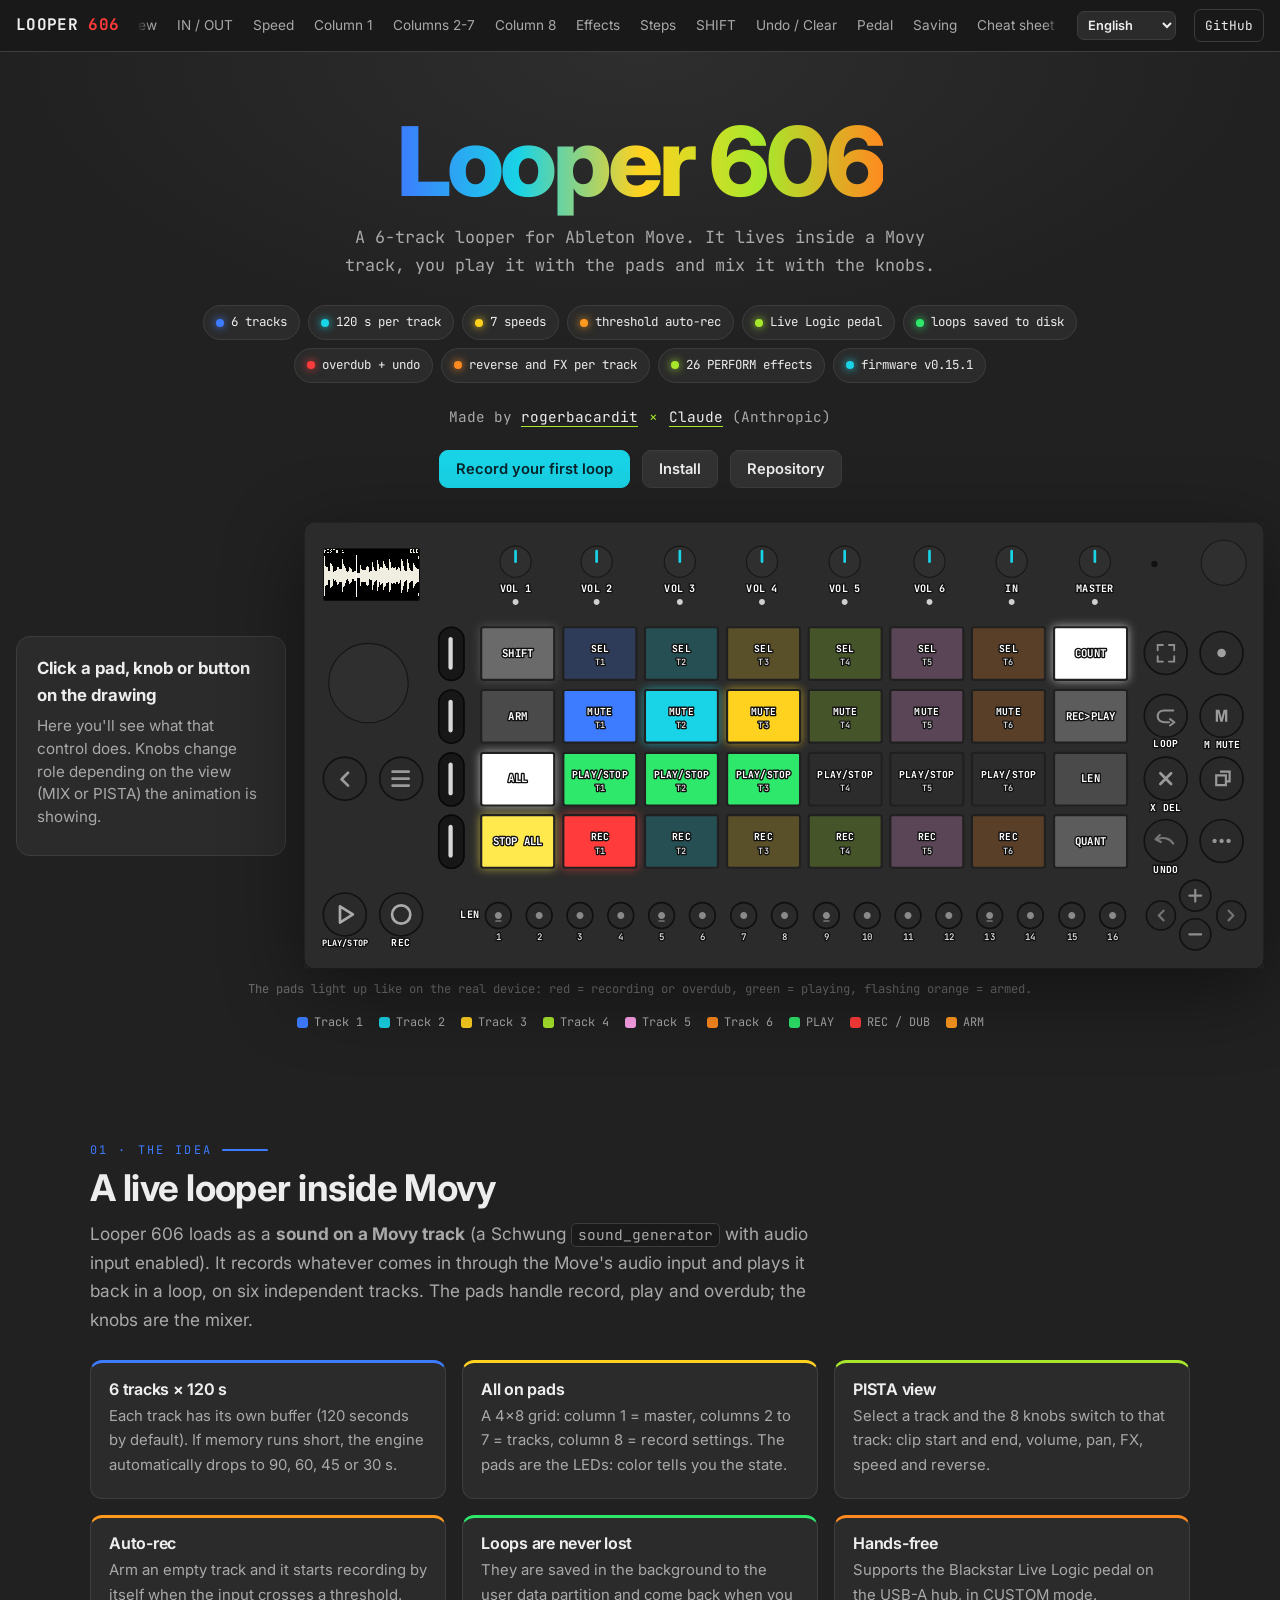
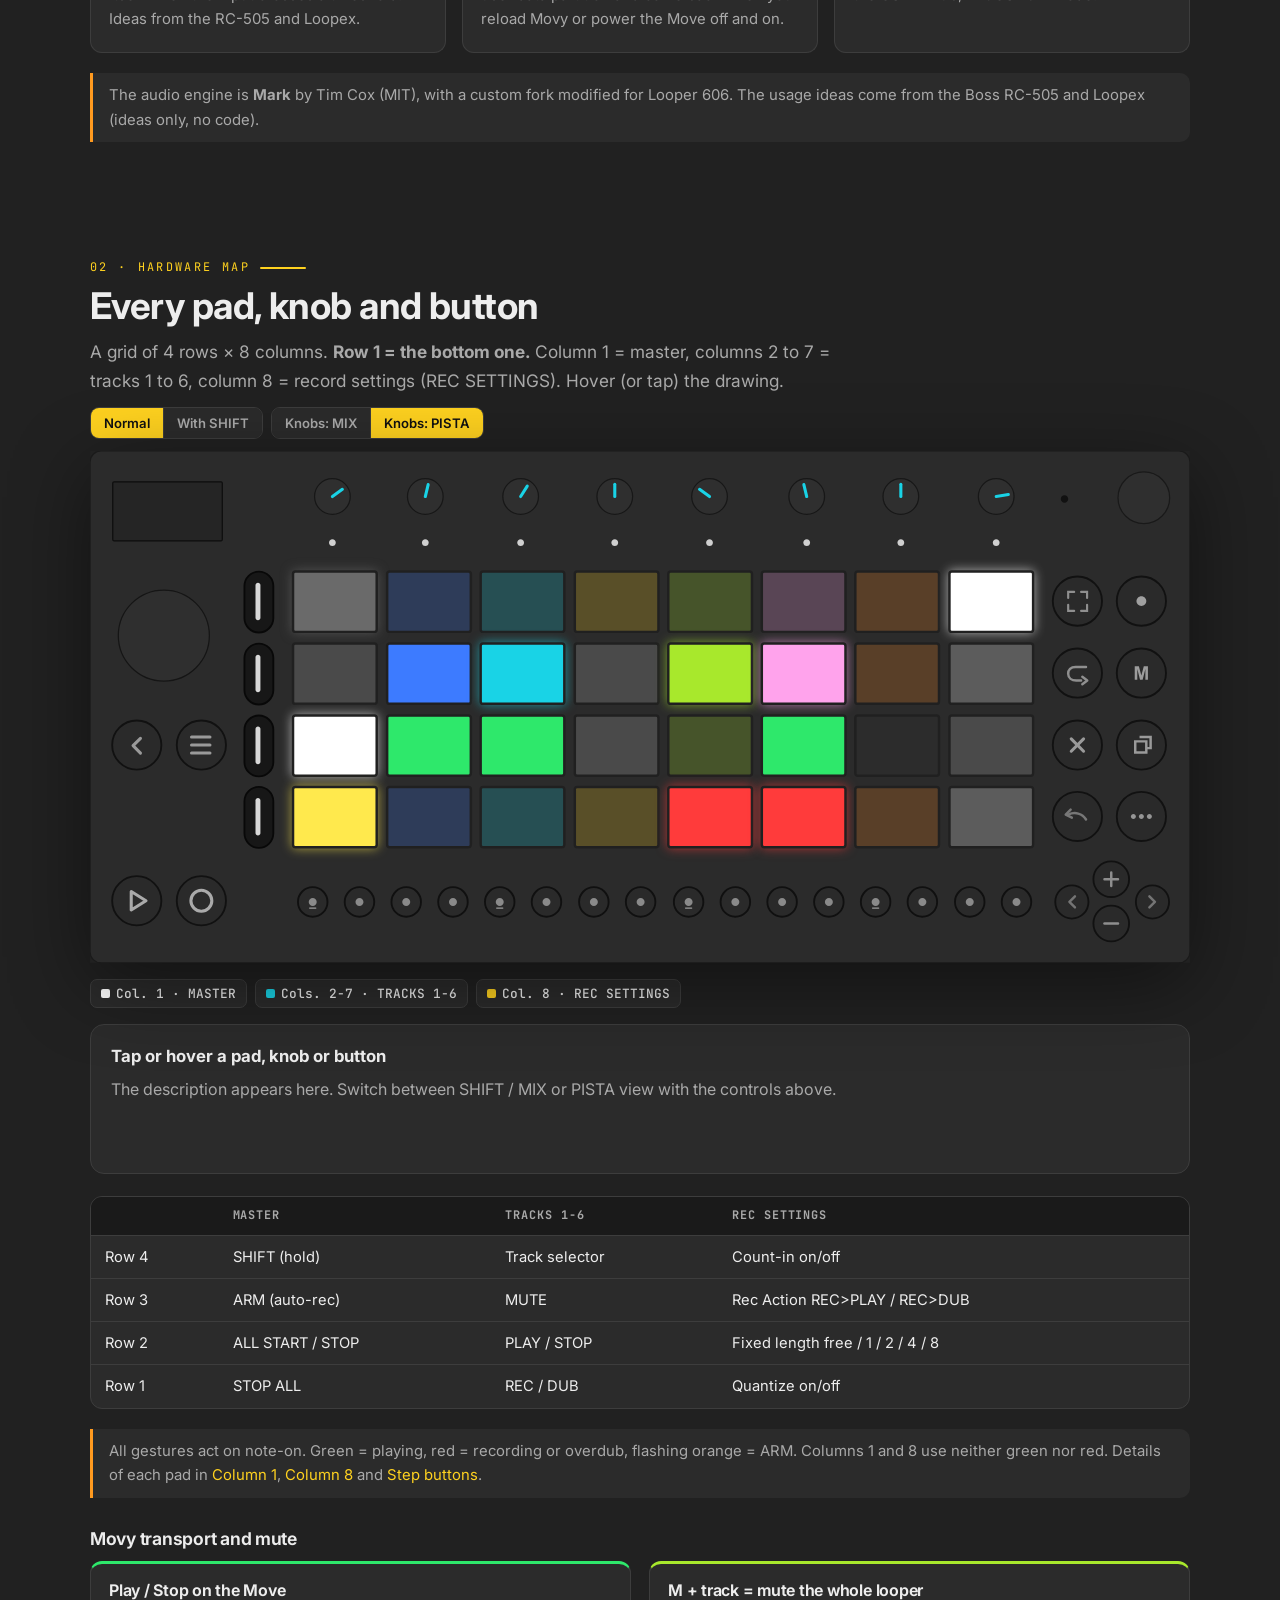
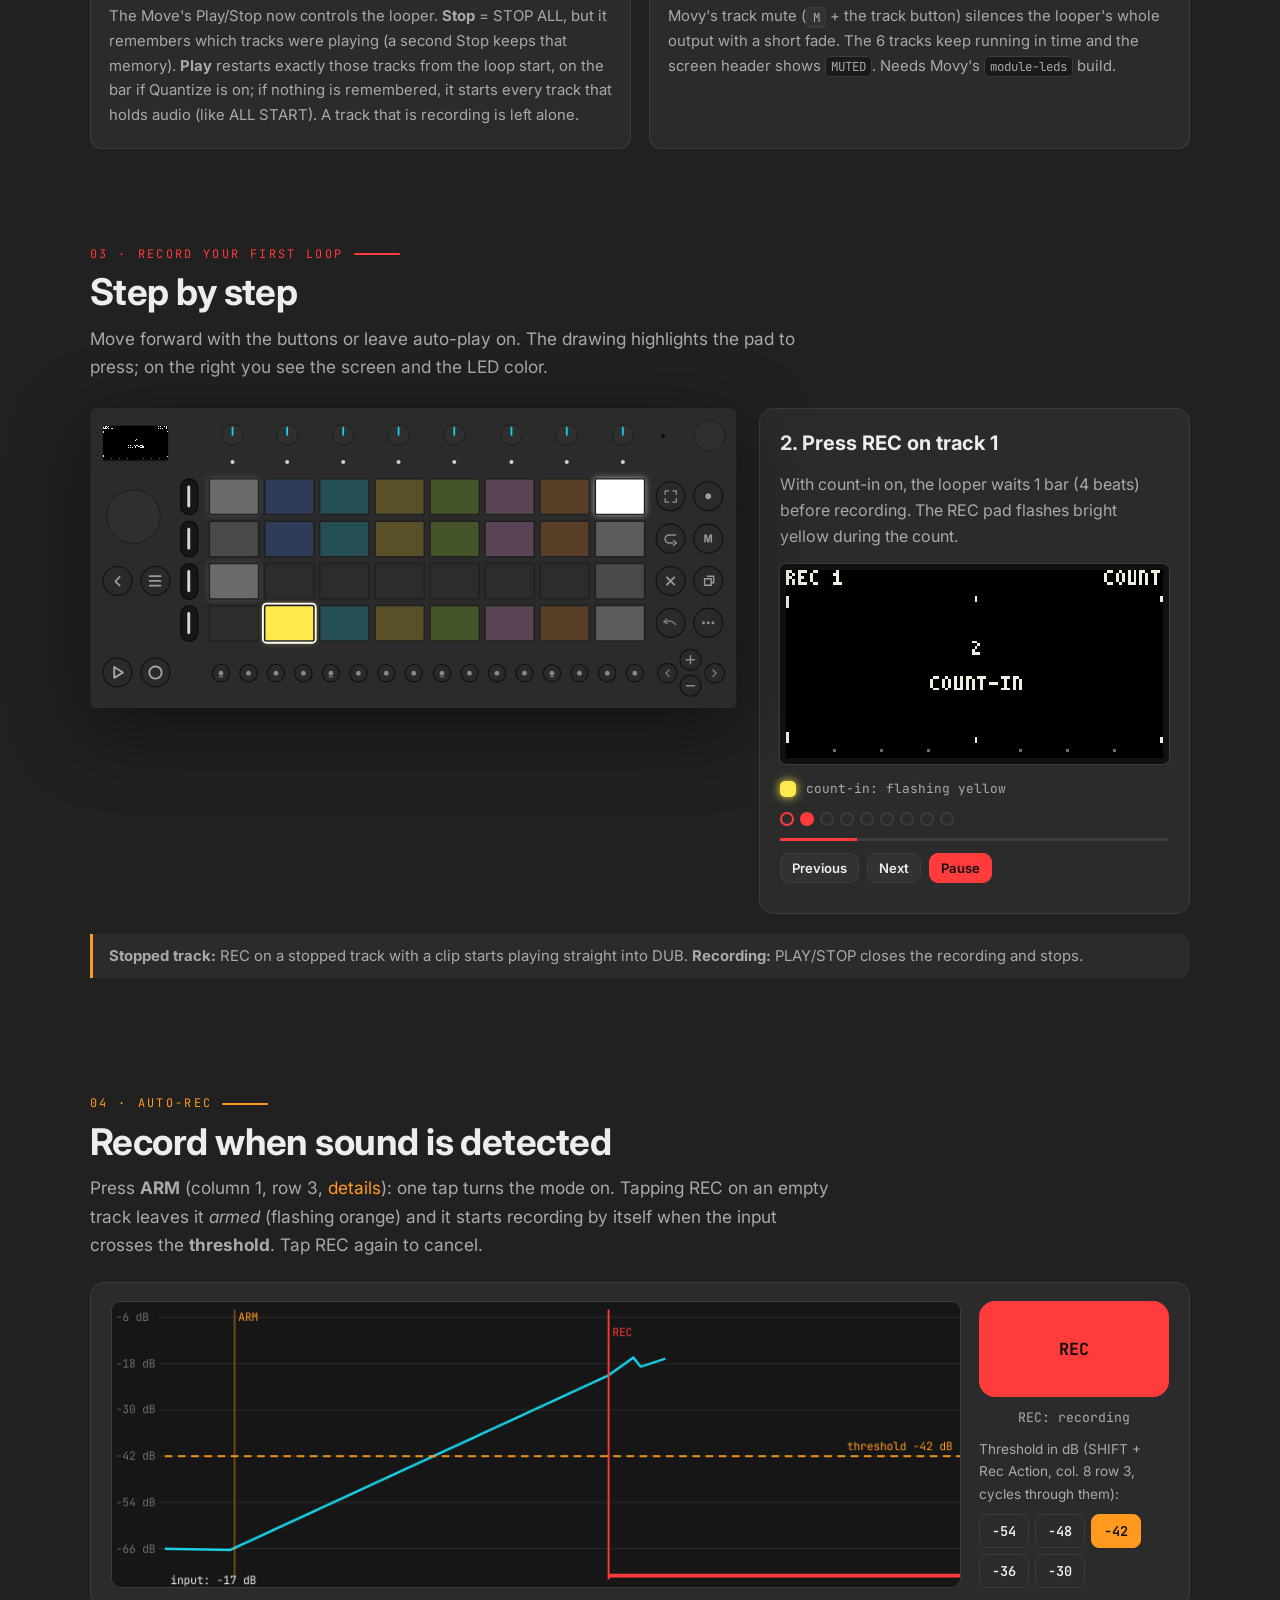
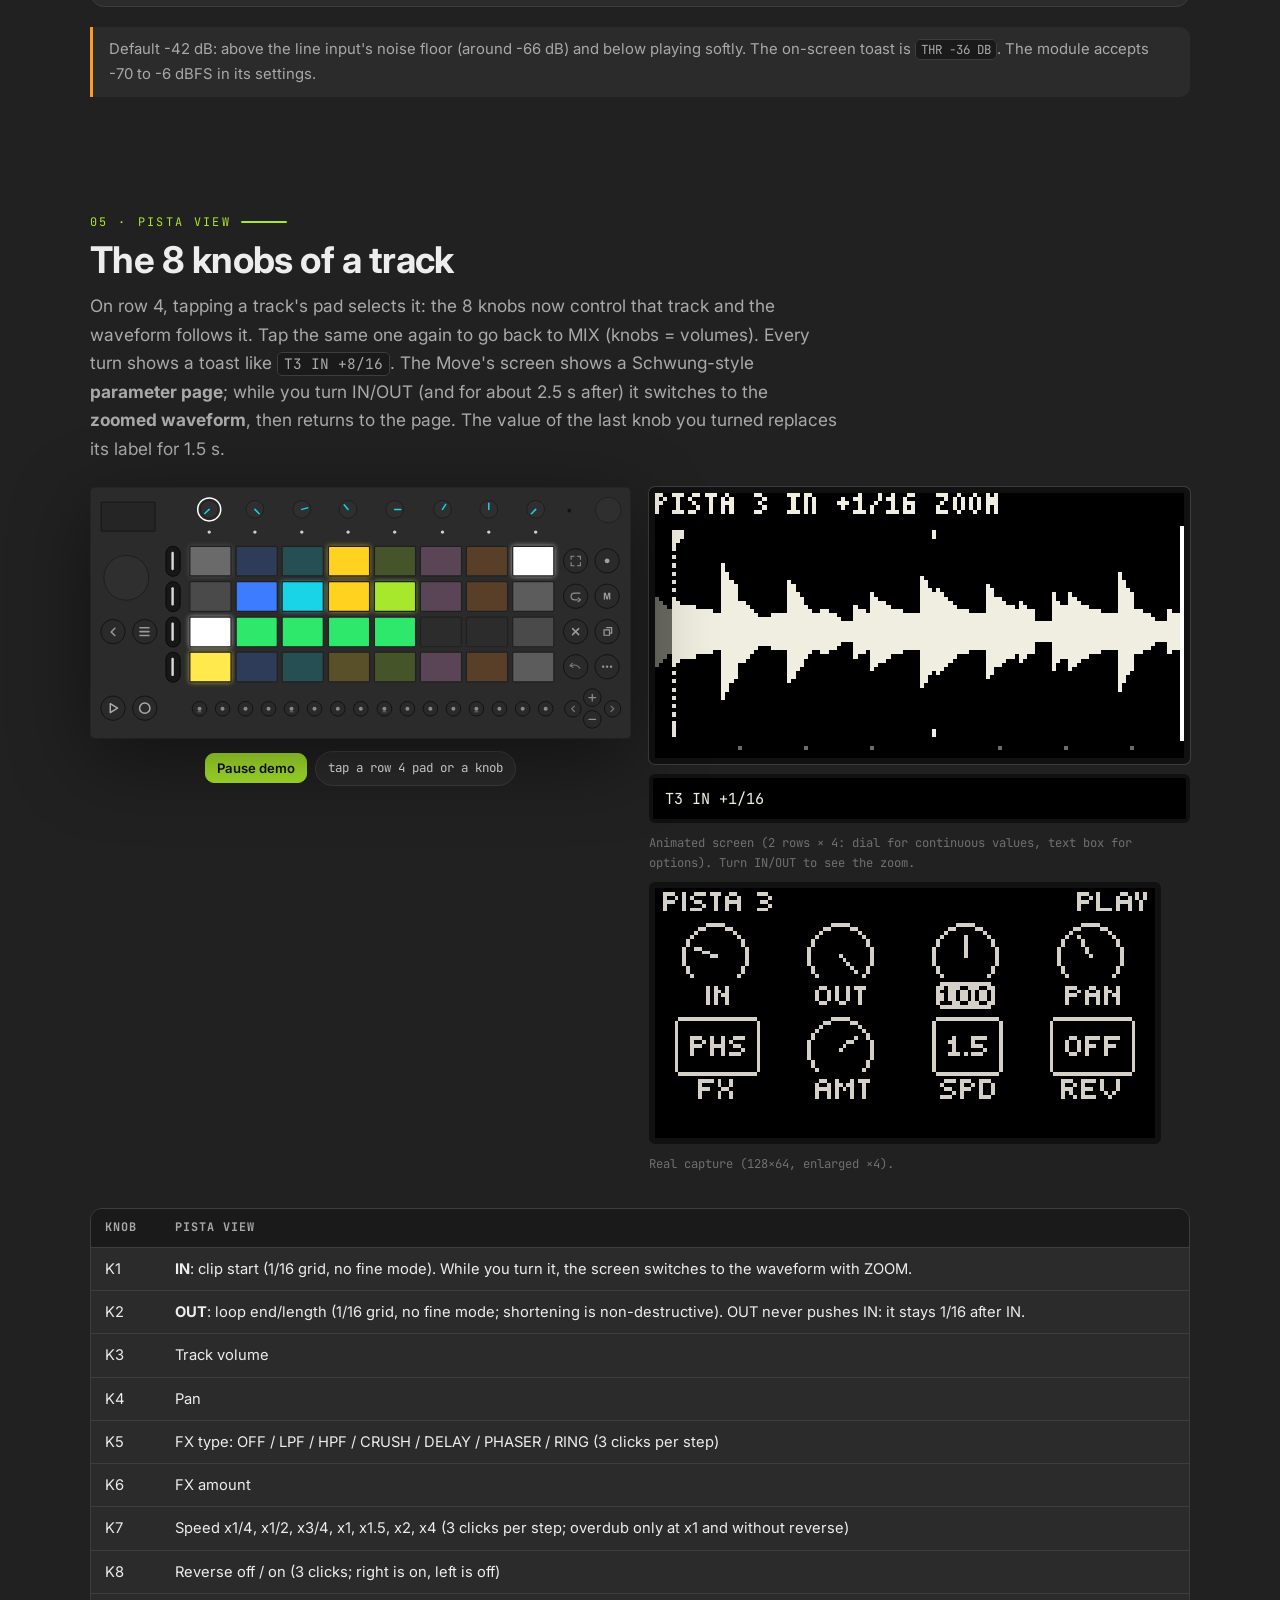
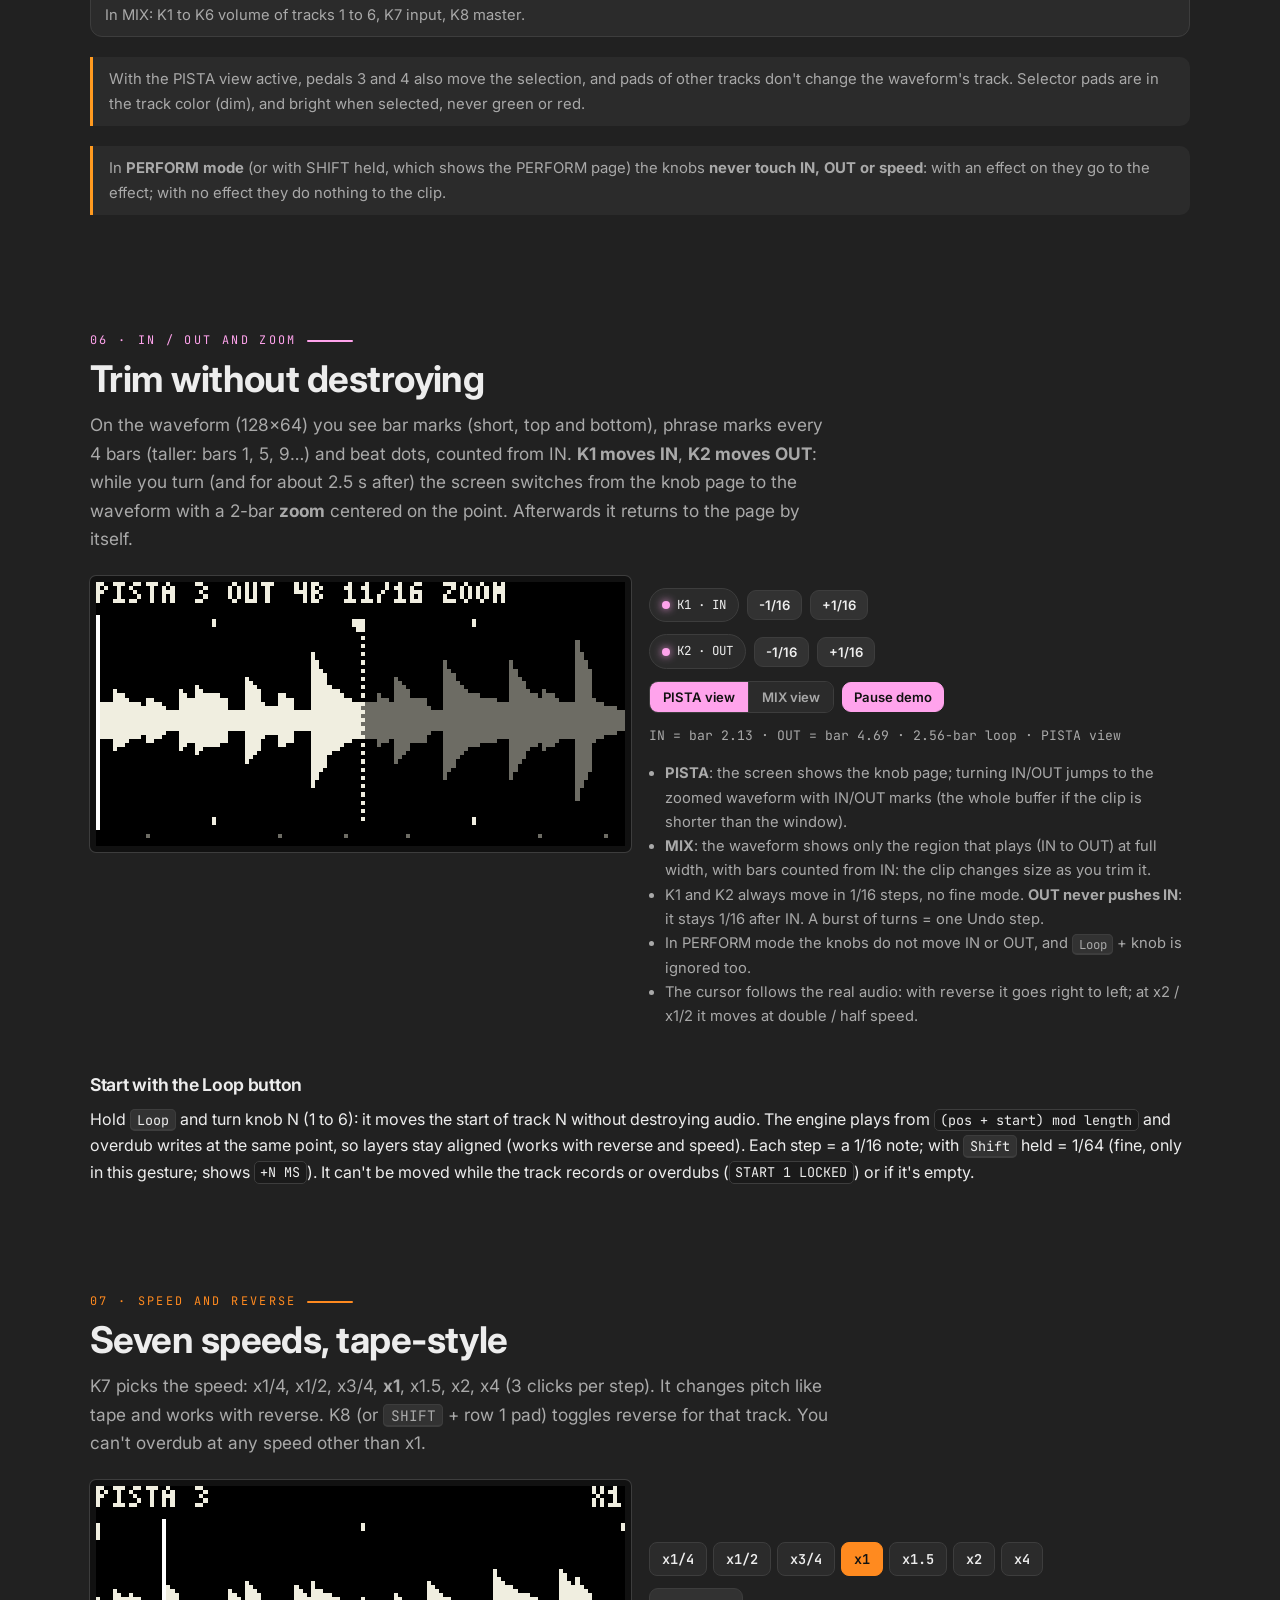
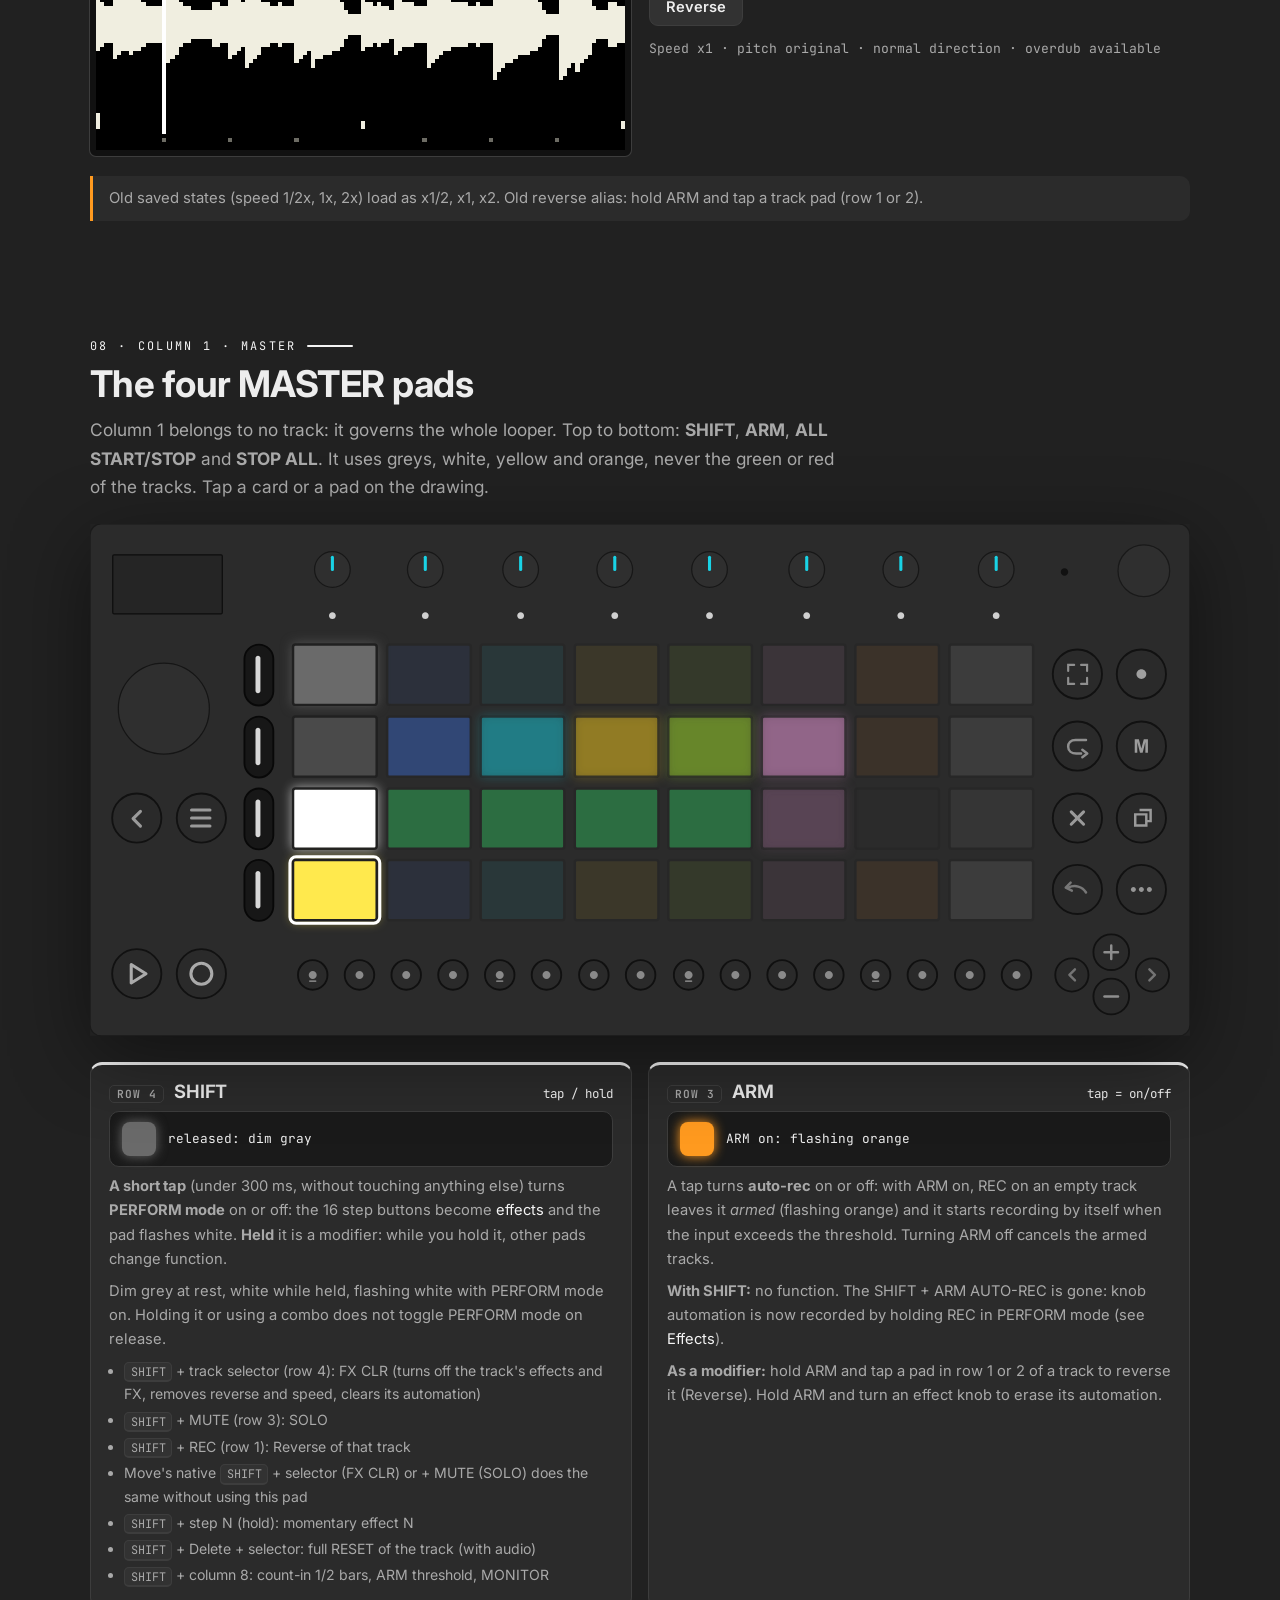
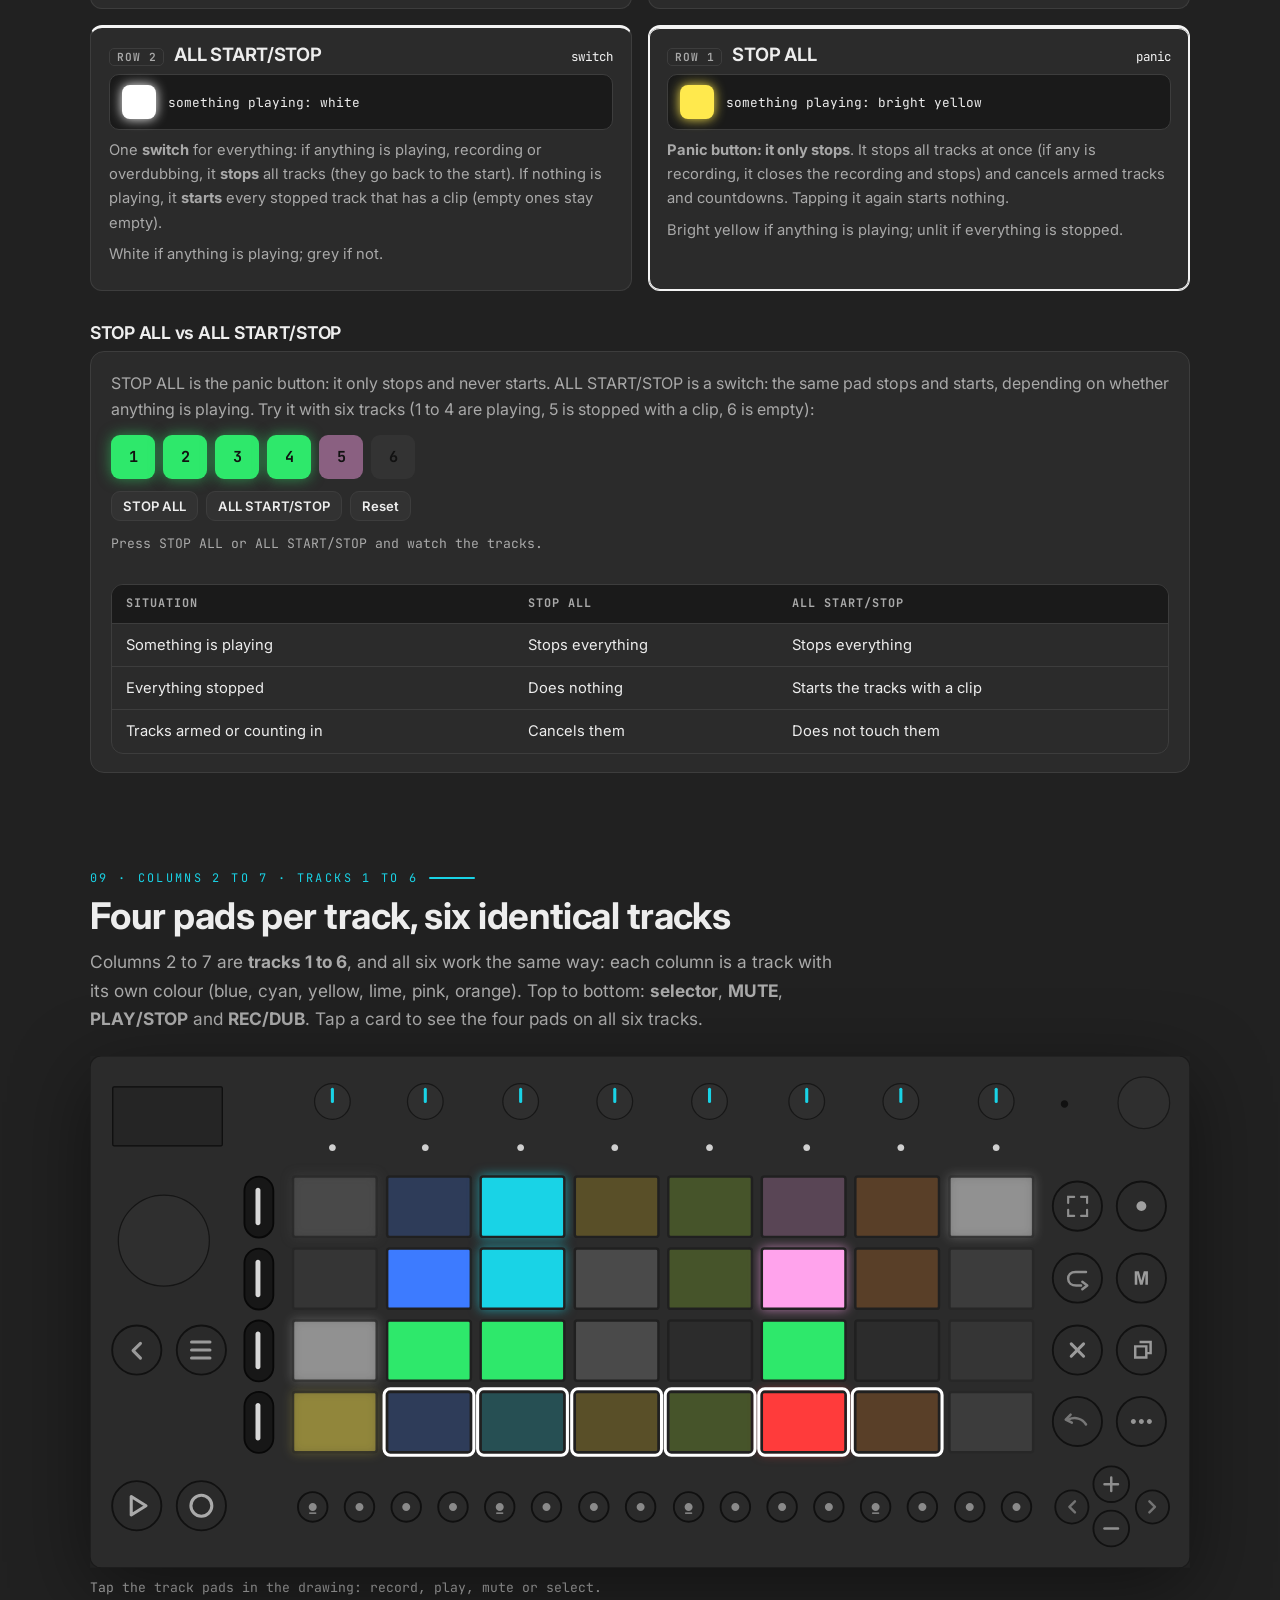
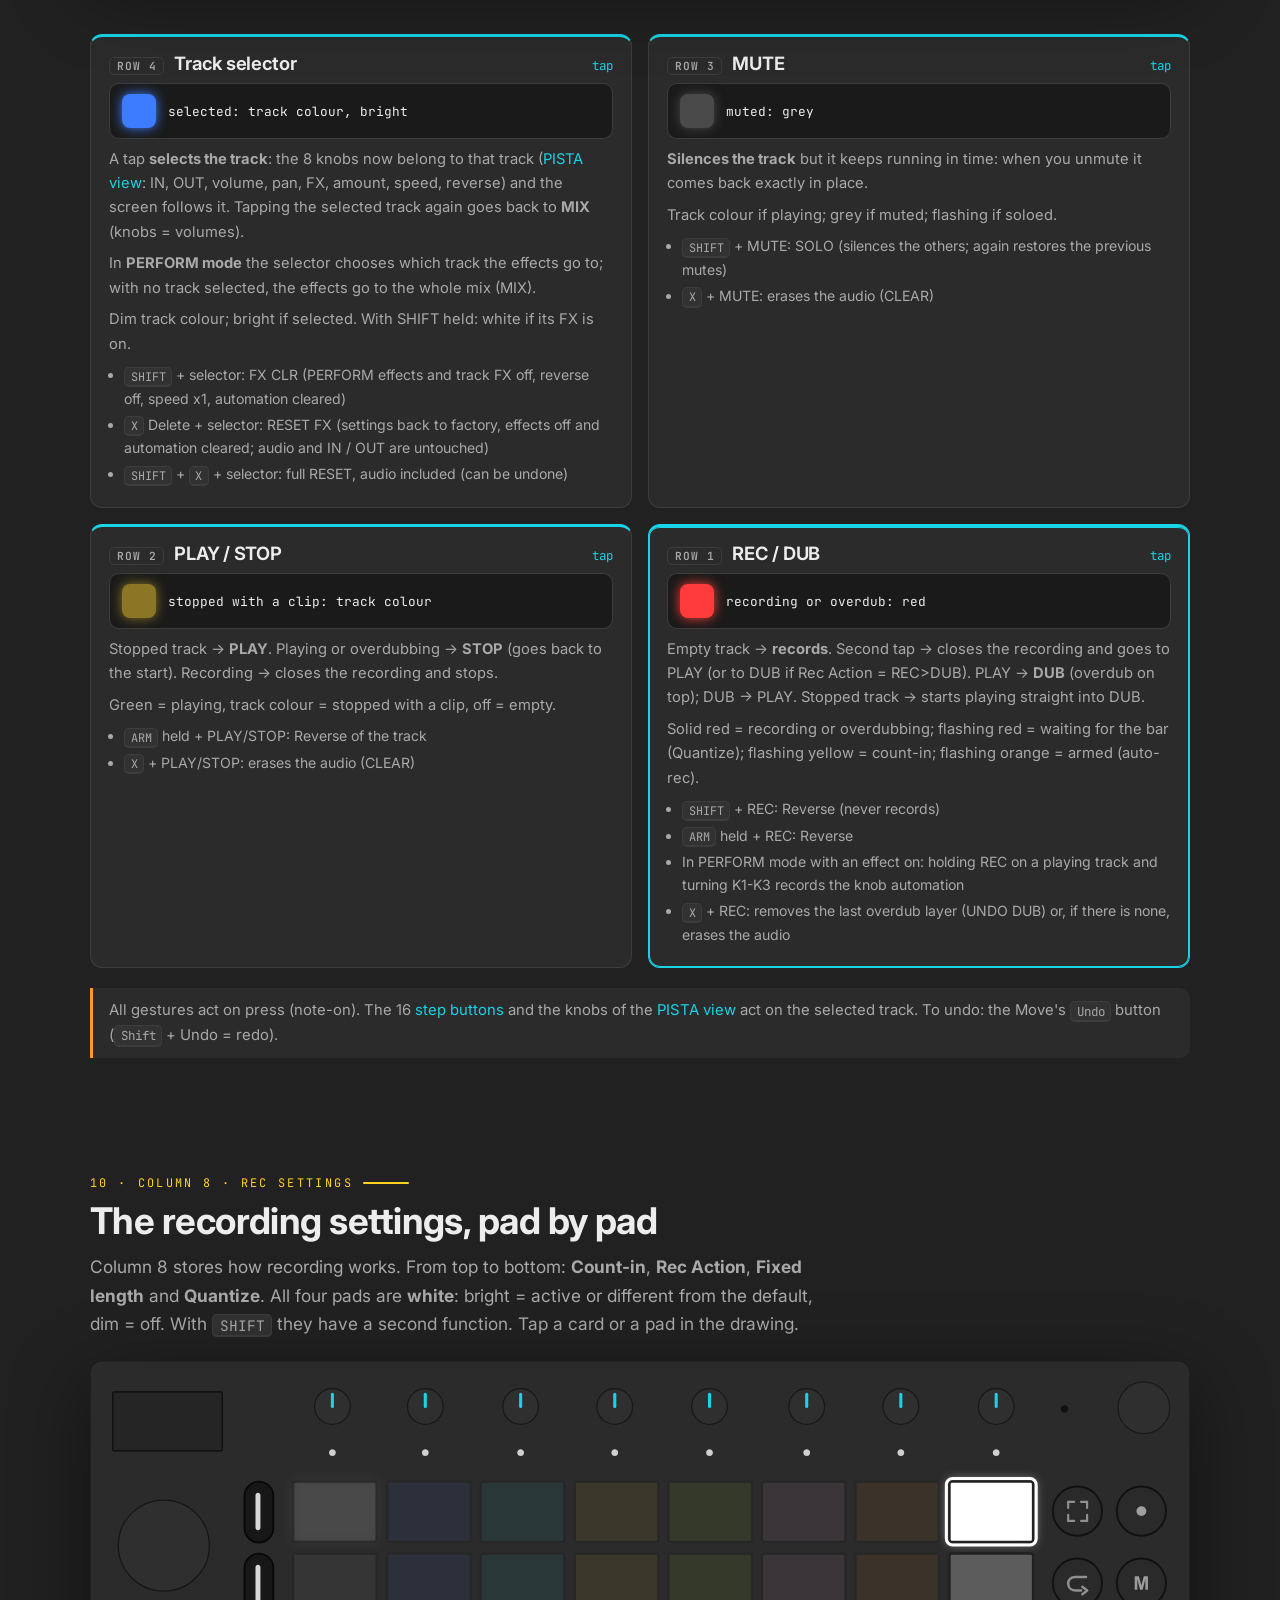
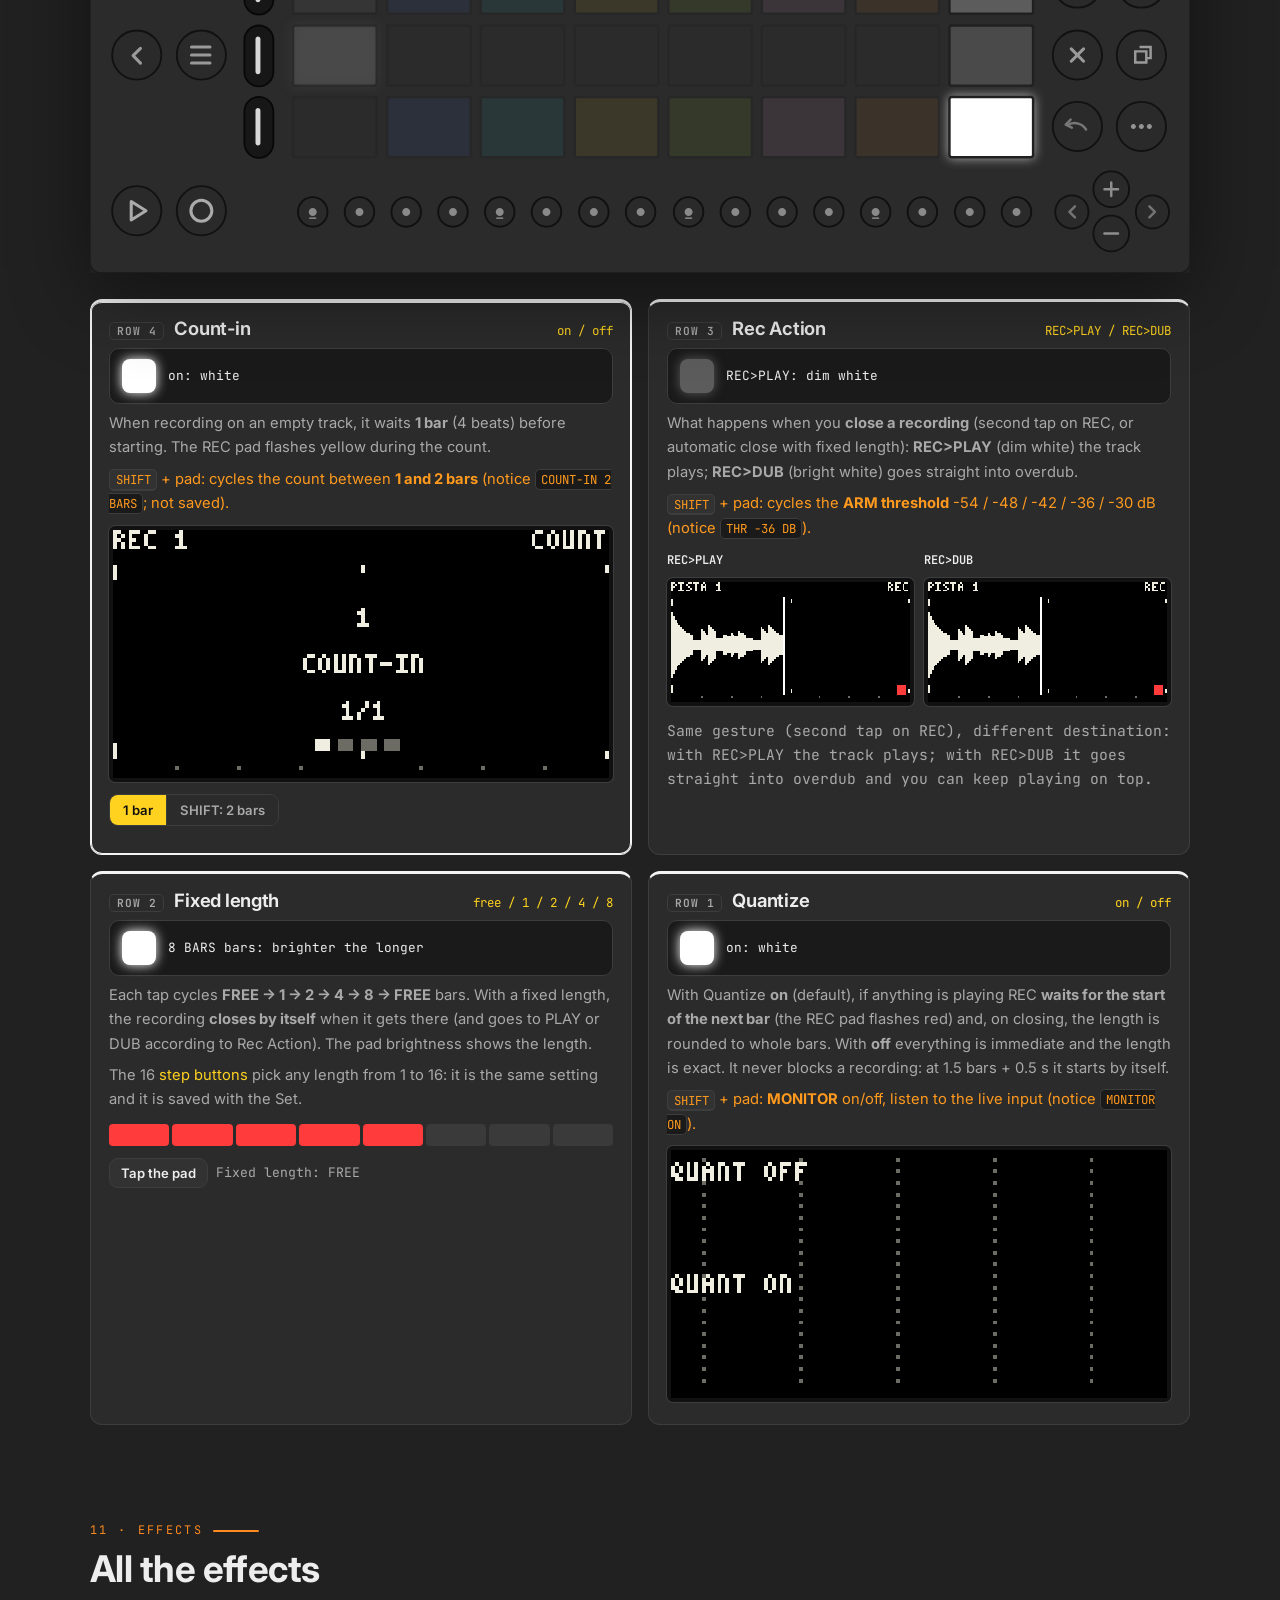
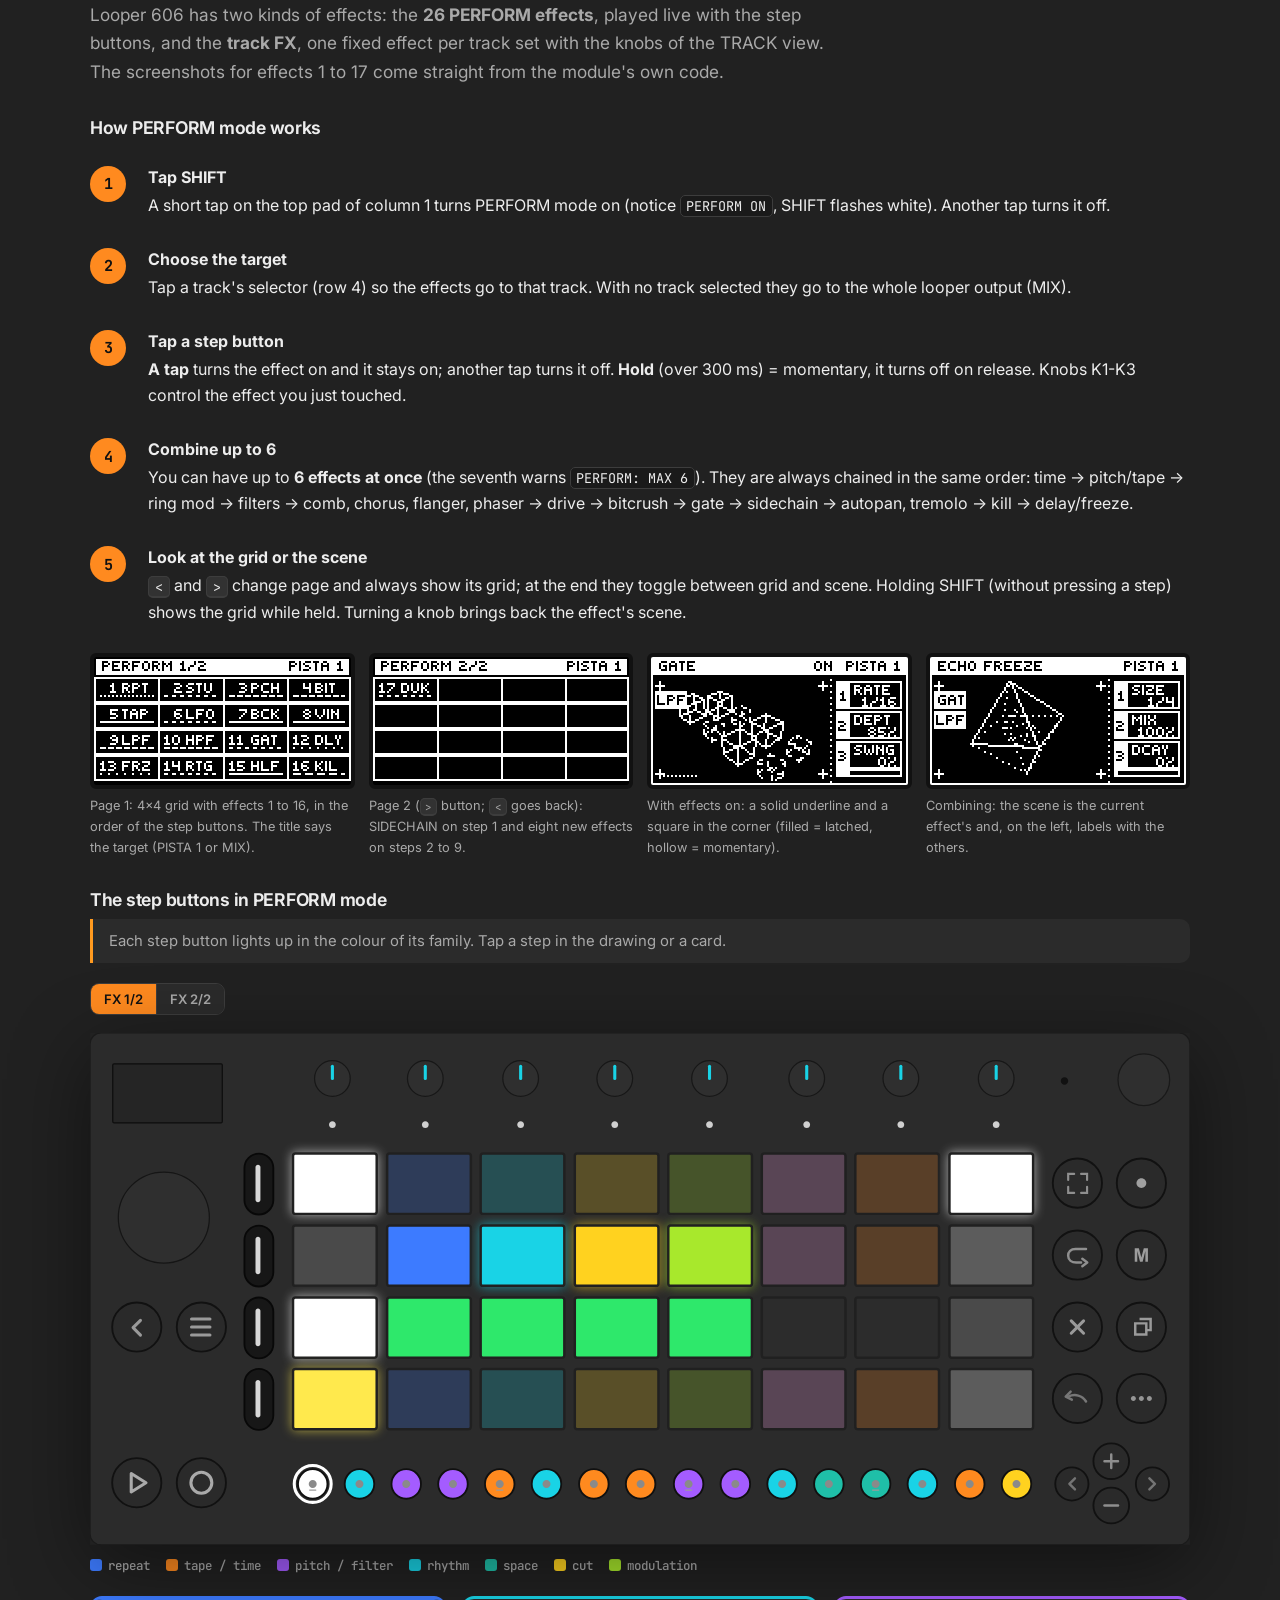
==== commit 1aec2982: "Deploy docs v0.15.1 Co-Authored-By: Claude Opus 5.5 <noreply@anthropic.com>" ====
--- a/index.html
+++ b/index.html
@@ -346,7 +346,7 @@
 <a class="brand" href="#top">LOOPER <i>606</i></a>
 <button aria-controls="nav-list" aria-expanded="false" class="menu-btn" id="menu-btn" type="button"><span aria-hidden="true">☰</span> <span data-i18n="nav.1">Menú</span></button>
 <nav aria-label="Secciones" data-i18n-attr="aria-label:nav.2" id="navw"><ul id="nav-list">
-<li><a data-i18n="nav.3" href="#idea">Idea</a></li><li><a data-i18n="nav.4" href="#instalacion">Instalación</a></li><li><a data-i18n="nav.5" href="#mapa">Mapa</a></li><li><a data-i18n="nav.6" href="#primer-loop">Primer loop</a></li><li><a data-i18n="nav.7" href="#autorec">Auto-rec</a></li><li><a data-i18n="nav.8" href="#pista">Vista PISTA</a></li><li><a href="#inout">IN / OUT</a></li><li><a data-i18n="nav.9" href="#velocidad">Velocidad</a></li><li><a data-i18n="nav.10" href="#col1">Columna 1</a></li><li><a data-i18n="nav.cols" href="#cols">Columnas 2-7</a></li><li><a data-i18n="nav.11" href="#col8">Columna 8</a></li><li><a data-i18n="nav.fx" href="#efectos">Efectos</a></li><li><a data-i18n="nav.12" href="#pasos">Pasos</a></li><li><a href="#shift">SHIFT</a></li><li><a data-i18n="nav.13" href="#undo">Undo / Borrar</a></li><li><a data-i18n="nav.14" href="#pedalera">Pedalera</a></li><li><a data-i18n="nav.15" href="#persistencia">Guardado</a></li><li><a data-i18n="nav.16" href="#chuleta">Chuleta</a></li><li><a data-i18n="nav.17" href="#creditos">Créditos</a></li>
+<li><a data-i18n="nav.3" href="#idea">Idea</a></li><li><a data-i18n="nav.4" href="#mapa">Mapa</a></li><li><a data-i18n="nav.5" href="#primer-loop">Primer loop</a></li><li><a data-i18n="nav.6" href="#autorec">Auto-rec</a></li><li><a data-i18n="nav.7" href="#pista">Vista PISTA</a></li><li><a href="#inout">IN / OUT</a></li><li><a data-i18n="nav.8" href="#velocidad">Velocidad</a></li><li><a data-i18n="nav.9" href="#col1">Columna 1</a></li><li><a data-i18n="nav.cols" href="#cols">Columnas 2-7</a></li><li><a data-i18n="nav.10" href="#col8">Columna 8</a></li><li><a data-i18n="nav.fx" href="#efectos">Efectos</a></li><li><a data-i18n="nav.11" href="#pasos">Pasos</a></li><li><a href="#shift">SHIFT</a></li><li><a data-i18n="nav.12" href="#undo">Undo / Borrar</a></li><li><a data-i18n="nav.13" href="#pedalera">Pedalera</a></li><li><a data-i18n="nav.14" href="#persistencia">Guardado</a></li><li><a data-i18n="nav.15" href="#chuleta">Chuleta</a></li><li><a data-i18n="nav.16" href="#instalacion">Instalación</a></li><li><a data-i18n="nav.17" href="#creditos">Créditos</a></li>
 </ul></nav>
 <label class="langw"><span class="sr" data-i18n="nav.18">Idioma</span><select aria-label="Idioma" data-i18n-attr="aria-label:nav.lang" id="lang"><option value="es">Español</option><option value="en">English</option><option value="de">Deutsch</option><option value="fr">Français</option><option value="pt">Português</option><option value="ja">日本語</option><option value="it">Italiano</option><option value="ca">Català</option></select></label>
 <a class="gh" href="https://github.com/rogerbacardit/movy-looper" rel="noopener">GitHub</a>
@@ -364,8 +364,8 @@
 <span class="chip" data-i18n-html="hero.8" style="--c:var(--play)"><b></b>loops guardados en disco</span>
 <span class="chip" data-i18n-html="hero.9" style="--c:var(--rec)"><b></b>overdub + undo</span>
 <span class="chip" data-i18n-html="hero.10" style="--c:var(--t6)"><b></b>reverse y FX por pista</span>
-<span class="chip" data-i18n-html="hero.fx" style="--c:var(--t4)"><b></b>25 efectos PERFORM</span>
-<span class="chip" data-no-i18n="" style="--c:var(--t2)"><b></b>firmware v0.14.6</span>
+<span class="chip" data-i18n-html="hero.fx" style="--c:var(--t4)"><b></b>26 efectos PERFORM</span>
+<span class="chip" data-no-i18n="" style="--c:var(--t2)"><b></b>firmware v0.15.1</span>
 </div>
 <p class="madeby" data-i18n-html="hero.11">Hecho por <a href="https://github.com/rogerbacardit" rel="noopener">rogerbacardit</a> <span aria-hidden="true">×</span> <a href="https://claude.com/claude-code" rel="noopener">Claude</a> (Anthropic)</p>
 <div class="cta"><a class="btn pri" data-i18n="hero.12" href="#primer-loop">Graba tu primer loop</a><a class="btn" data-i18n="hero.13" href="#instalacion">Instalación</a><a class="btn" data-i18n="hero.14" href="https://github.com/rogerbacardit/movy-looper" rel="noopener">Repositorio</a></div>
@@ -393,25 +393,6 @@
 <div class="card" style="--c:var(--t6)"><h3 data-i18n="idea.14">Manos libres</h3><p data-i18n="idea.15">Soporta la pedalera Blackstar Live Logic en el hub USB-A, en modo CUSTOM.</p></div>
 </div>
 <p class="note" data-i18n-html="idea.16">El motor de audio es <strong>Mark</strong> de Tim Cox (MIT), con un fork propio modificado para Looper 606. Las ideas de uso vienen de la Boss RC-505 y de Loopex (solo ideas, ningún código).</p>
-</div></section>
-<section id="instalacion" style="--sec:var(--t2)"><div class="wrap reveal">
-<div class="eyebrow" data-i18n="instalacion.1">Instalación</div>
-<h2 data-i18n="instalacion.2">Compilar, copiar y cargar</h2>
-<p class="lede" data-i18n="instalacion.3">El módulo se compila para ARM y se copia a la carpeta de módulos de Schwung en la Move.</p>
-<ol class="steps-list">
-<li><div><strong data-i18n="instalacion.4">Compila el paquete</strong><p data-i18n-html="instalacion.5">Hace falta <code>aarch64-linux-gnu-gcc</code> (toolchain <code>aarch64-linux-gnu</code>) o Docker en marcha.</p>
-<div class="cmd"><button data-i18n="instalacion.6" type="button">copiar</button><pre>make arm-synth
-# segundos máximos por pista (por defecto 120):
-make arm-synth MARK_SECONDS=60</pre></div></div></li>
-<li><div><strong data-i18n="instalacion.7">Descomprime el paquete</strong><p data-i18n-html="instalacion.8">Crea la carpeta <code>looper-606/</code> con <code>dsp.so</code> y <code>module.json</code>.</p>
-<div class="cmd"><button data-i18n="instalacion.9" type="button">copiar</button><pre>tar -xzf build/looper-606-module.tar.gz</pre></div></div></li>
-<li><div><strong data-i18n="instalacion.10">Cópiala a la Move</strong>
-<div class="cmd"><button data-i18n="instalacion.11" type="button">copiar</button><pre>scp -r looper-606 ableton@move.local:/data/UserData/schwung/modules/sound_generators/</pre></div></div></li>
-<li><div><strong data-i18n="instalacion.12">Ajusta el propietario</strong><p data-i18n-html="instalacion.13">En la Move, sobre esa carpeta: <code>ableton:users</code>.</p>
-<div class="cmd"><button data-i18n="instalacion.14" type="button">copiar</button><pre>chown -R ableton:users /data/UserData/schwung/modules/sound_generators/looper-606</pre></div></div></li>
-<li><div><strong data-i18n="instalacion.15">Reinicia Schwung y carga el módulo</strong><p data-i18n-html="instalacion.16">Reinicia Schwung (o vuelve a escanear módulos). En Movy, carga <strong>Looper 606</strong> como sonido de una pista.</p></div></li>
-</ol>
-<p class="note" data-i18n-html="instalacion.17">Para los LED de los pads, la página de parámetros en pantalla, los botones de paso, Undo, borrar con X y la pedalera necesitas un Movy con el build <code>module-leds</code> (UI v13 o posterior para todas las funciones, incluidos el SHIFT nativo + selector y las páginas PERFORM). Sin él, el módulo funciona pero Movy ignora esos parámetros.</p>
 </div></section>
 <section id="mapa" style="--sec:var(--t3)"><div class="wrap reveal">
 <div class="eyebrow" data-i18n="mapa.1">Mapa del hardware</div>
@@ -662,7 +643,7 @@
 <section id="efectos" style="--sec:var(--t6)"><div class="wrap reveal">
 <div class="eyebrow" data-i18n="fx.eye">Efectos</div>
 <h2 data-i18n="fx.h2">Todos los efectos</h2>
-<p class="lede" data-i18n-html="fx.lede">Looper 606 tiene dos tipos de efectos: los <strong>25 efectos PERFORM</strong>, que se tocan en directo con los botones de paso, y el <strong>FX de pista</strong>, un efecto fijo por pista que se ajusta con los knobs de la vista PISTA. Las capturas de pantalla de los efectos 1 a 17 salen del propio código del módulo.</p>
+<p class="lede" data-i18n-html="fx.lede">Looper 606 tiene dos tipos de efectos: los <strong>26 efectos PERFORM</strong>, que se tocan en directo con los botones de paso, y el <strong>FX de pista</strong>, un efecto fijo por pista que se ajusta con los knobs de la vista PISTA. Las capturas de pantalla de los efectos 1 a 17 salen del propio código del módulo.</p>
 <h3 data-i18n="fx.how.h">Cómo se usa el modo PERFORM</h3>
 <ol class="steps-list"><li><div><strong data-i18n="fx.how.1t">Toca SHIFT</strong><p data-i18n-html="fx.how.1p">Un toque corto en el pad de arriba de la columna 1 activa el modo PERFORM (aviso <code>PERFORM ON</code>, SHIFT parpadea en blanco). Otro toque lo desactiva.</p></div></li><li><div><strong data-i18n="fx.how.2t">Elige el destino</strong><p data-i18n="fx.how.2p">Toca el selector de una pista (fila 4) para que los efectos vayan a esa pista. Sin pista seleccionada van a toda la salida del looper (MIX).</p></div></li><li><div><strong data-i18n="fx.how.3t">Toca un botón de paso</strong><p data-i18n-html="fx.how.3p"><strong>Un toque</strong> enciende el efecto y se queda encendido; otro toque lo apaga. <strong>Mantener</strong> (más de 300 ms) = momentáneo, se apaga al soltar. Los knobs K1-K3 controlan el efecto que acabas de tocar.</p></div></li><li><div><strong data-i18n="fx.how.4t">Combina hasta 6</strong><p data-i18n-html="fx.how.4p">Puedes tener hasta <strong>6 efectos a la vez</strong> (el séptimo avisa <code>PERFORM: MAX 6</code>). Se encadenan siempre en el mismo orden: tiempo → tono/cinta → ring mod → filtros → comb, chorus, flanger, phaser → drive → bitcrush → gate → sidechain → autopan, tremolo → kill → delay/freeze.</p></div></li><li><div><strong data-i18n="fx.how.5t">Mira la rejilla o la escena</strong><p data-i18n-html="fx.how.5p"><kbd>&lt;</kbd> y <kbd>&gt;</kbd> cambian de página y siempre muestran su rejilla; en el extremo, alternan rejilla y escena. Mantener SHIFT (sin pulsar un paso) enseña la rejilla mientras dura. Al girar un knob vuelve la escena del efecto.</p></div></li></ol>
 <div class="fxgrid2"><figure class="shot"><img alt="Página PERFORM 1/2" class="pixel" data-i18n-attr="alt:fx.img.page1" height="128" src="assets/fx/page.png" width="256"/><figcaption data-i18n="fx.cap.page1">Página 1: rejilla 4×4 con los efectos 1 a 16, en el orden de los botones de paso. El título dice el destino (PISTA 1 o MIX).</figcaption></figure><figure class="shot"><img alt="Página PERFORM 2/2" class="pixel" data-i18n-attr="alt:fx.img.page2" height="128" src="assets/fx/page2.png" width="256"/><figcaption data-i18n-html="fx.cap.page2">Página 2 (botón <kbd>&gt;</kbd>; <kbd>&lt;</kbd> vuelve): SIDECHAIN en el paso 1 y ocho efectos nuevos en los pasos 2 a 9.</figcaption></figure><figure class="shot"><img alt="Rejilla con efectos encendidos" class="pixel" data-i18n-attr="alt:fx.img.lat" height="128" src="assets/fx/grid_latched.png" width="256"/><figcaption data-i18n="fx.cap.lat">Con efectos encendidos: subrayado macizo y un cuadrado en la esquina (relleno = enclavado, hueco = momentáneo).</figcaption></figure><figure class="shot"><img alt="Varios efectos combinados" class="pixel" data-i18n-attr="alt:fx.img.combo" height="128" src="assets/fx/combo_b.png" width="256"/><figcaption data-i18n="fx.cap.combo">Combinando: la escena es la del efecto actual y, a la izquierda, etiquetas con los demás.</figcaption></figure></div>
@@ -697,6 +678,7 @@
 <article class="fxcard" data-fx="23" data-page="2" data-step="7" id="fx-23" style="--c:#19d3e6" tabindex="0"><header><span class="stepn">23</span><h3>AUTOPAN</h3><span class="how" data-i18n="fx.fam.3">ritmo</span></header><p data-i18n="fx.23.p">Panorama automático: el sonido va de izquierda a derecha al ritmo del tempo.</p><ul class="kn"><li><b>K1</b> <span data-i18n="fx.23.k1">tasa sincronizada: 1/16 a 4 compases</span></li><li><b>K2</b> <span data-i18n="fx.11.k2">profundidad</span></li><li><b>K3</b> <span data-i18n="fx.23.k3">forma: SIN, TRI o SQR</span></li></ul></article>
 <article class="fxcard" data-fx="24" data-page="2" data-step="8" id="fx-24" style="--c:#19d3e6" tabindex="0"><header><span class="stepn">24</span><h3>TREMOLO</h3><span class="how" data-i18n="fx.fam.3">ritmo</span></header><p data-i18n="fx.24.p">Trémolo: el volumen oscila al ritmo del tempo.</p><ul class="kn"><li><b>K1</b> <span data-i18n="fx.23.k1">tasa sincronizada: 1/16 a 4 compases</span></li><li><b>K2</b> <span data-i18n="fx.11.k2">profundidad</span></li><li><b>K3</b> <span data-i18n="fx.23.k3">forma: SIN, TRI o SQR</span></li></ul></article>
 <article class="fxcard" data-fx="25" data-page="2" data-step="9" id="fx-25" style="--c:#a45cff" tabindex="0"><header><span class="stepn">25</span><h3>COMB</h3><span class="how" data-i18n="fx.fam.2">tono / filtro</span></header><p data-i18n="fx.25.p">Filtro de peine resonante: da un tono metálico afinado a cualquier sonido.</p><ul class="kn"><li><b>K1</b> <span data-i18n="fx.25.k1">tono: 55 Hz a 1,7 kHz</span></li><li><b>K2</b> <span data-i18n="fx.k.fb">feedback</span></li><li><b>K3</b> <span data-i18n="fx.3.k3">mezcla seco / mojado</span></li></ul></article>
+<article class="fxcard" data-fx="26" data-page="2" data-step="10" id="fx-26" style="--c:#ff8a1f" tabindex="0"><header><span class="stepn">26</span><h3>TEMPO</h3><span class="how" data-i18n="fx.fam.1">cinta / tiempo</span></header><p data-i18n="fx.26.p">Cambia el tempo de ese clip sin cambiar el tono (time-stretch). Solo en pistas, no en MIX.</p><ul class="kn"><li><b>K1</b> <span data-i18n="fx.26.k1">BPM objetivo del clip (50 % a 200 % del proyecto)</span></li><li><b>K2</b> <span data-i18n="fx.26.k2">glide hacia el objetivo: salto a 2 compases</span></li><li><b>K3</b> <span data-i18n="fx.26.k3">tamaño de grano: 15 a 90 ms</span></li></ul></article>
 </div>
 <h3 data-i18n="fx.lfo.h">LFO: los cuatro destinos</h3>
 <div class="fxgrid4"><figure class="shot"><img alt="LFO FILT" class="pixel" height="128" loading="lazy" src="assets/fx/fx6_1.png" width="256"/><figcaption>FILT</figcaption></figure><figure class="shot"><img alt="LFO VOL" class="pixel" height="128" loading="lazy" src="assets/fx/lfo_dest1.png" width="256"/><figcaption>VOL</figcaption></figure><figure class="shot"><img alt="LFO PAN" class="pixel" height="128" loading="lazy" src="assets/fx/lfo_dest2.png" width="256"/><figcaption>PAN</figcaption></figure><figure class="shot"><img alt="LFO PTCH" class="pixel" height="128" loading="lazy" src="assets/fx/lfo_dest3.png" width="256"/><figcaption>PTCH</figcaption></figure></div>
@@ -881,6 +863,25 @@
 <tr><td data-i18n="cs.mute.q">Silenciar todo el looper</td><td data-i18n-html="cs.mute.a">M + botón de pista de Movy (la pantalla muestra <code>MUTED</code>; las pistas siguen girando)</td></tr>
 <tr><td data-i18n="chuleta.48">Pedalera</td><td data-i18n="chuleta.49">1 REC/DUB/PLAY · 2 PLAY/STOP (al soltar; mantener 1 s = CLEAR) · 3 pista anterior (al soltar; mantener 1 s = ARM) · 4 pista siguiente · 5 UNDO · 6 STOP ALL / START</td></tr></tbody></table></div>
 </div></section>
+<section id="instalacion" style="--sec:var(--t2)"><div class="wrap reveal">
+<div class="eyebrow" data-i18n="instalacion.1">Instalación</div>
+<h2 data-i18n="instalacion.2">Compilar, copiar y cargar</h2>
+<p class="lede" data-i18n="instalacion.3">El módulo se compila para ARM y se copia a la carpeta de módulos de Schwung en la Move.</p>
+<ol class="steps-list">
+<li><div><strong data-i18n="instalacion.4">Compila el paquete</strong><p data-i18n-html="instalacion.5">Hace falta <code>aarch64-linux-gnu-gcc</code> (toolchain <code>aarch64-linux-gnu</code>) o Docker en marcha.</p>
+<div class="cmd"><button data-i18n="instalacion.6" type="button">copiar</button><pre>make arm-synth
+# segundos máximos por pista (por defecto 120):
+make arm-synth MARK_SECONDS=60</pre></div></div></li>
+<li><div><strong data-i18n="instalacion.7">Descomprime el paquete</strong><p data-i18n-html="instalacion.8">Crea la carpeta <code>looper-606/</code> con <code>dsp.so</code> y <code>module.json</code>.</p>
+<div class="cmd"><button data-i18n="instalacion.9" type="button">copiar</button><pre>tar -xzf build/looper-606-module.tar.gz</pre></div></div></li>
+<li><div><strong data-i18n="instalacion.10">Cópiala a la Move</strong>
+<div class="cmd"><button data-i18n="instalacion.11" type="button">copiar</button><pre>scp -r looper-606 ableton@move.local:/data/UserData/schwung/modules/sound_generators/</pre></div></div></li>
+<li><div><strong data-i18n="instalacion.12">Ajusta el propietario</strong><p data-i18n-html="instalacion.13">En la Move, sobre esa carpeta: <code>ableton:users</code>.</p>
+<div class="cmd"><button data-i18n="instalacion.14" type="button">copiar</button><pre>chown -R ableton:users /data/UserData/schwung/modules/sound_generators/looper-606</pre></div></div></li>
+<li><div><strong data-i18n="instalacion.15">Reinicia Schwung y carga el módulo</strong><p data-i18n-html="instalacion.16">Reinicia Schwung (o vuelve a escanear módulos). En Movy, carga <strong>Looper 606</strong> como sonido de una pista.</p></div></li>
+</ol>
+<p class="note" data-i18n-html="instalacion.17">Para los LED de los pads, la página de parámetros en pantalla, los botones de paso, Undo, borrar con X y la pedalera necesitas un Movy con el build <code>module-leds</code> (UI v13 o posterior para todas las funciones, incluidos el SHIFT nativo + selector y las páginas PERFORM). Sin él, el módulo funciona pero Movy ignora esos parámetros.</p>
+</div></section>
 <section id="creditos" style="--sec:var(--t1)"><div class="wrap reveal">
 <div class="eyebrow" data-i18n="creditos.1">Créditos</div>
 <h2 data-i18n="creditos.2">Quién lo ha hecho</h2>
@@ -897,7 +898,7 @@
 <p data-i18n-html="creditos.15" style="margin-top:22px">Las ideas de uso vienen de la Boss RC-505 y de Loopex (solo ideas, ningún código). Código y documentación: <a href="https://github.com/rogerbacardit/movy-looper" rel="noopener">github.com/rogerbacardit/movy-looper</a>.</p>
 </div></section>
 </main>
-<footer><div class="wrap"><p data-i18n-html="foot.1" style="margin:0 0 .4em">Looper 606 · hecho por <a href="https://github.com/rogerbacardit" rel="noopener">rogerbacardit</a> con Claude (Anthropic) · <a href="https://github.com/rogerbacardit/movy-looper" rel="noopener">github.com/rogerbacardit/movy-looper</a></p><p data-i18n="foot.2" style="margin:0">Motor Mark (c) Tim Cox, MIT. Esta página es documentación; no es oficial de Ableton.</p><p data-no-i18n="" style="margin:.4em 0 0">Looper 606 v0.14.6</p></div></footer>
+<footer><div class="wrap"><p data-i18n-html="foot.1" style="margin:0 0 .4em">Looper 606 · hecho por <a href="https://github.com/rogerbacardit" rel="noopener">rogerbacardit</a> con Claude (Anthropic) · <a href="https://github.com/rogerbacardit/movy-looper" rel="noopener">github.com/rogerbacardit/movy-looper</a></p><p data-i18n="foot.2" style="margin:0">Motor Mark (c) Tim Cox, MIT. Esta página es documentación; no es oficial de Ableton.</p><p data-no-i18n="" style="margin:.4em 0 0">Looper 606 v0.15.1</p></div></footer>
 <script src="assets/i18n/es.js"></script>
 <script src="assets/app.js"></script>
 
